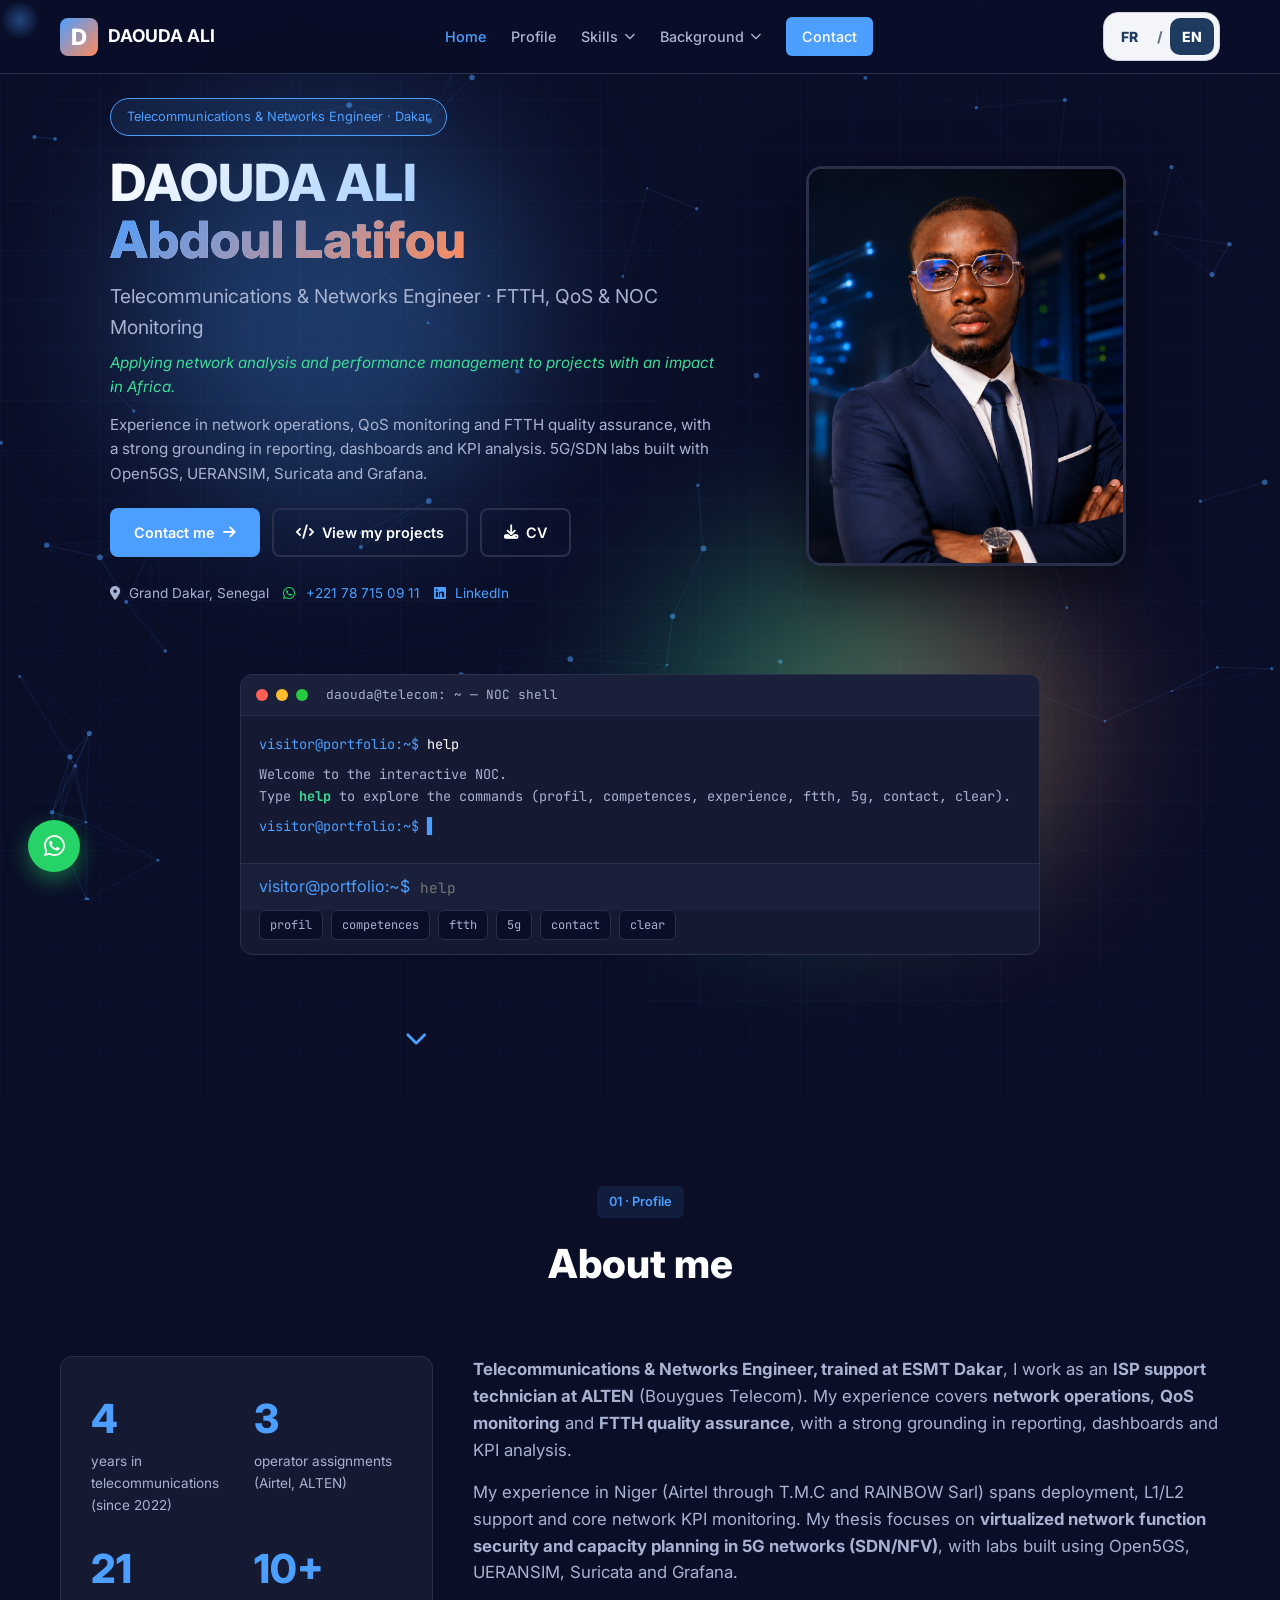
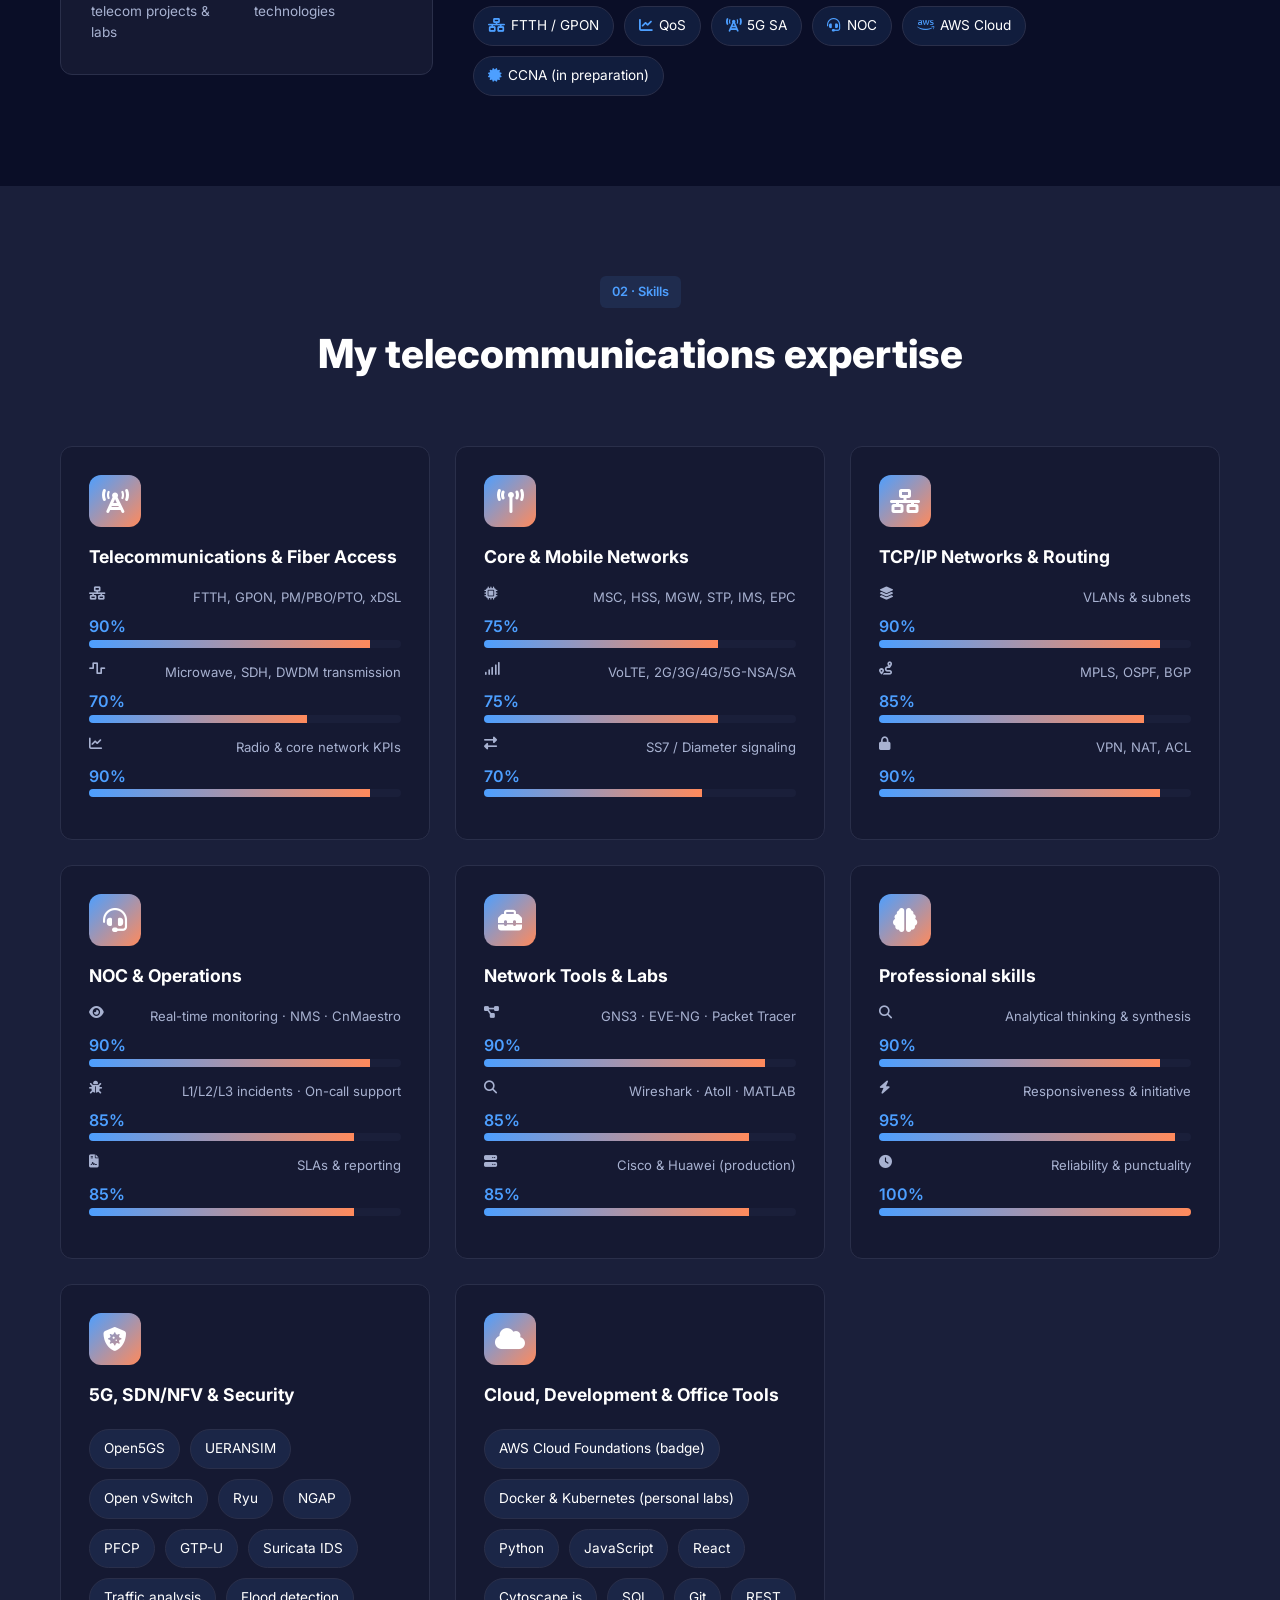
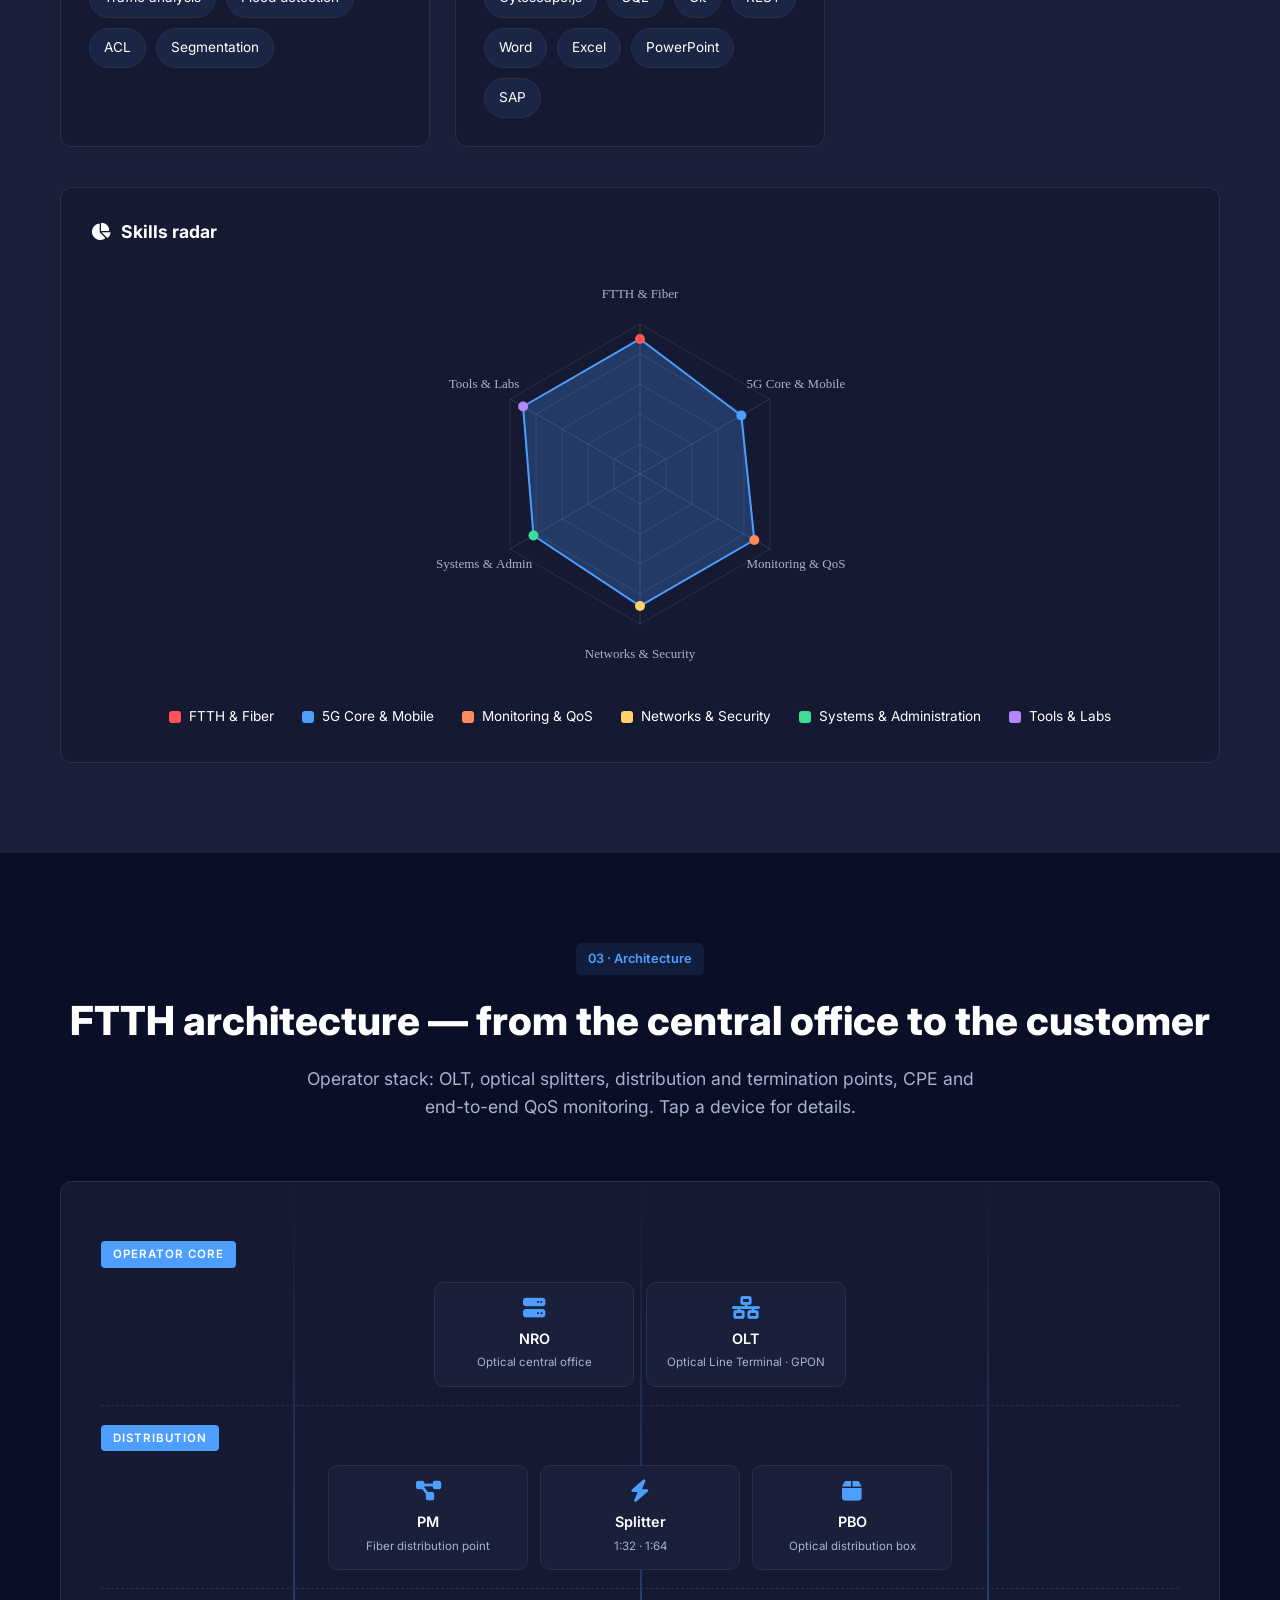
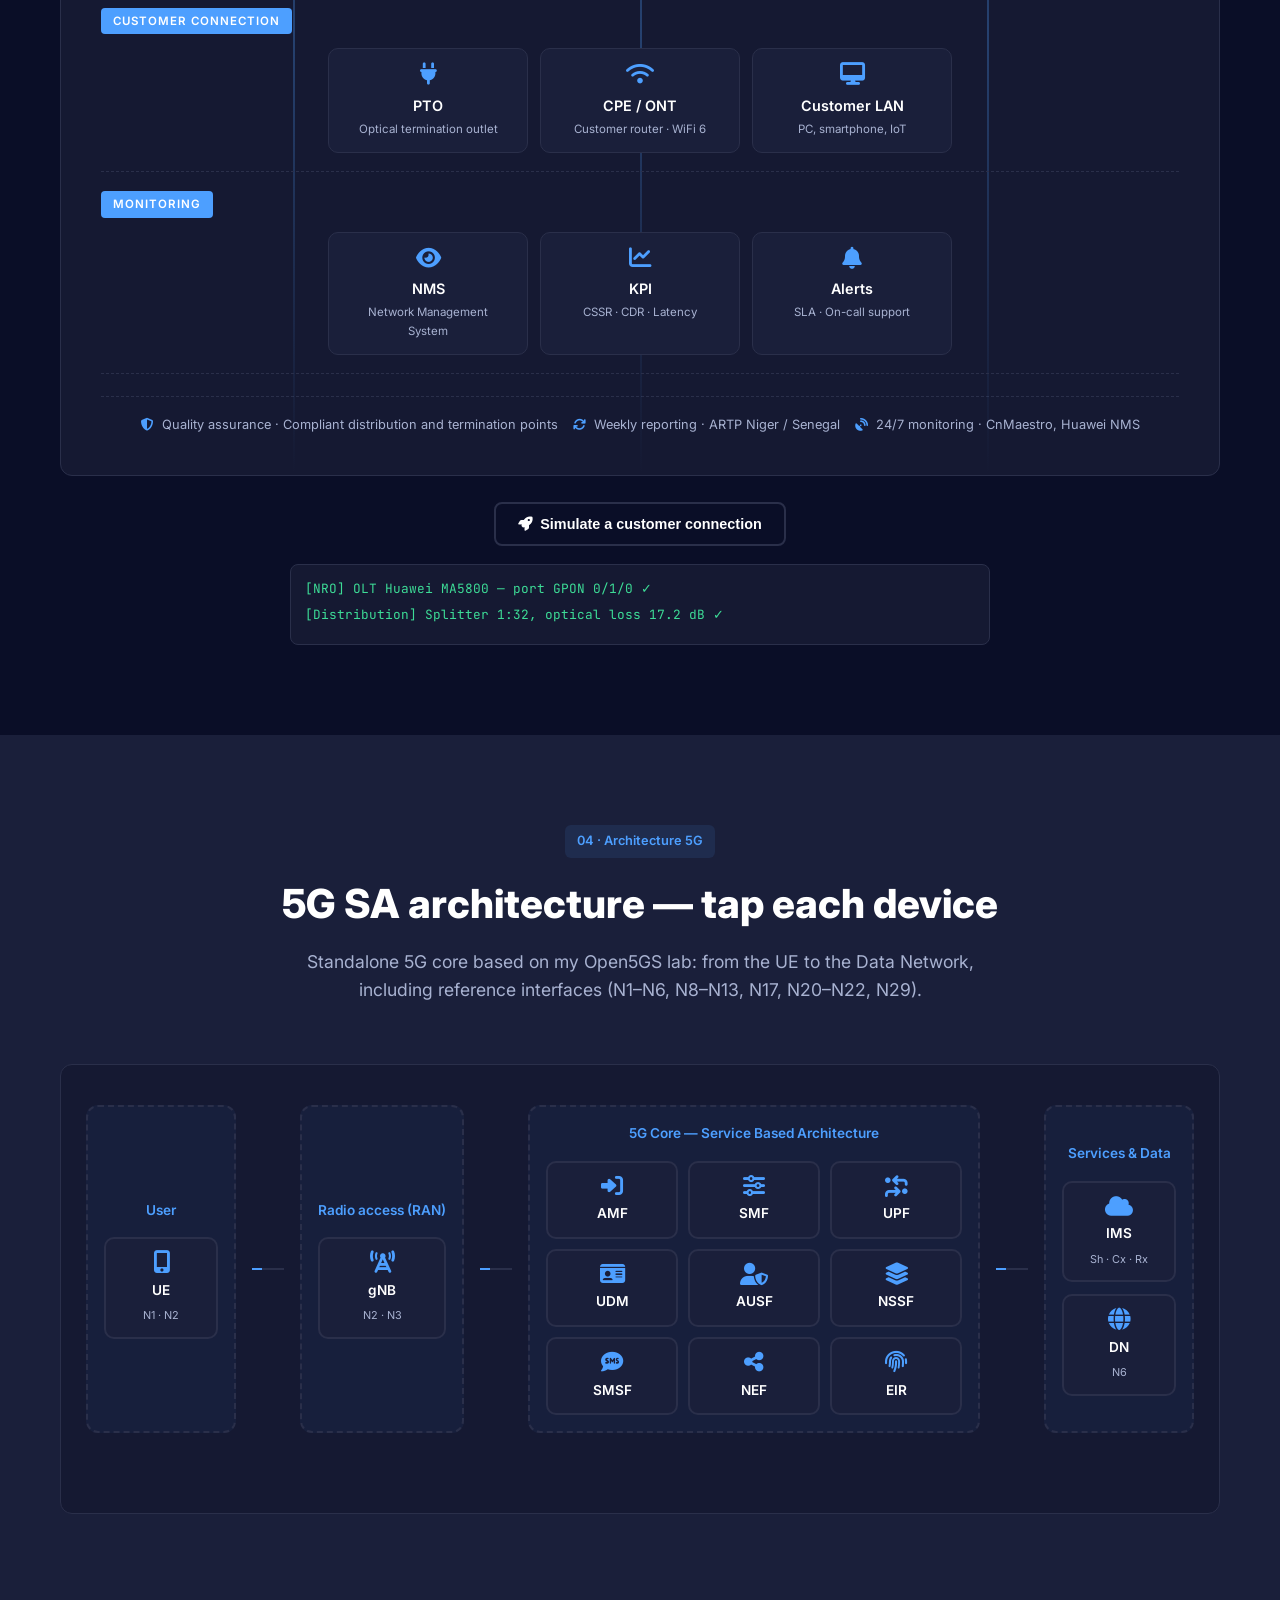
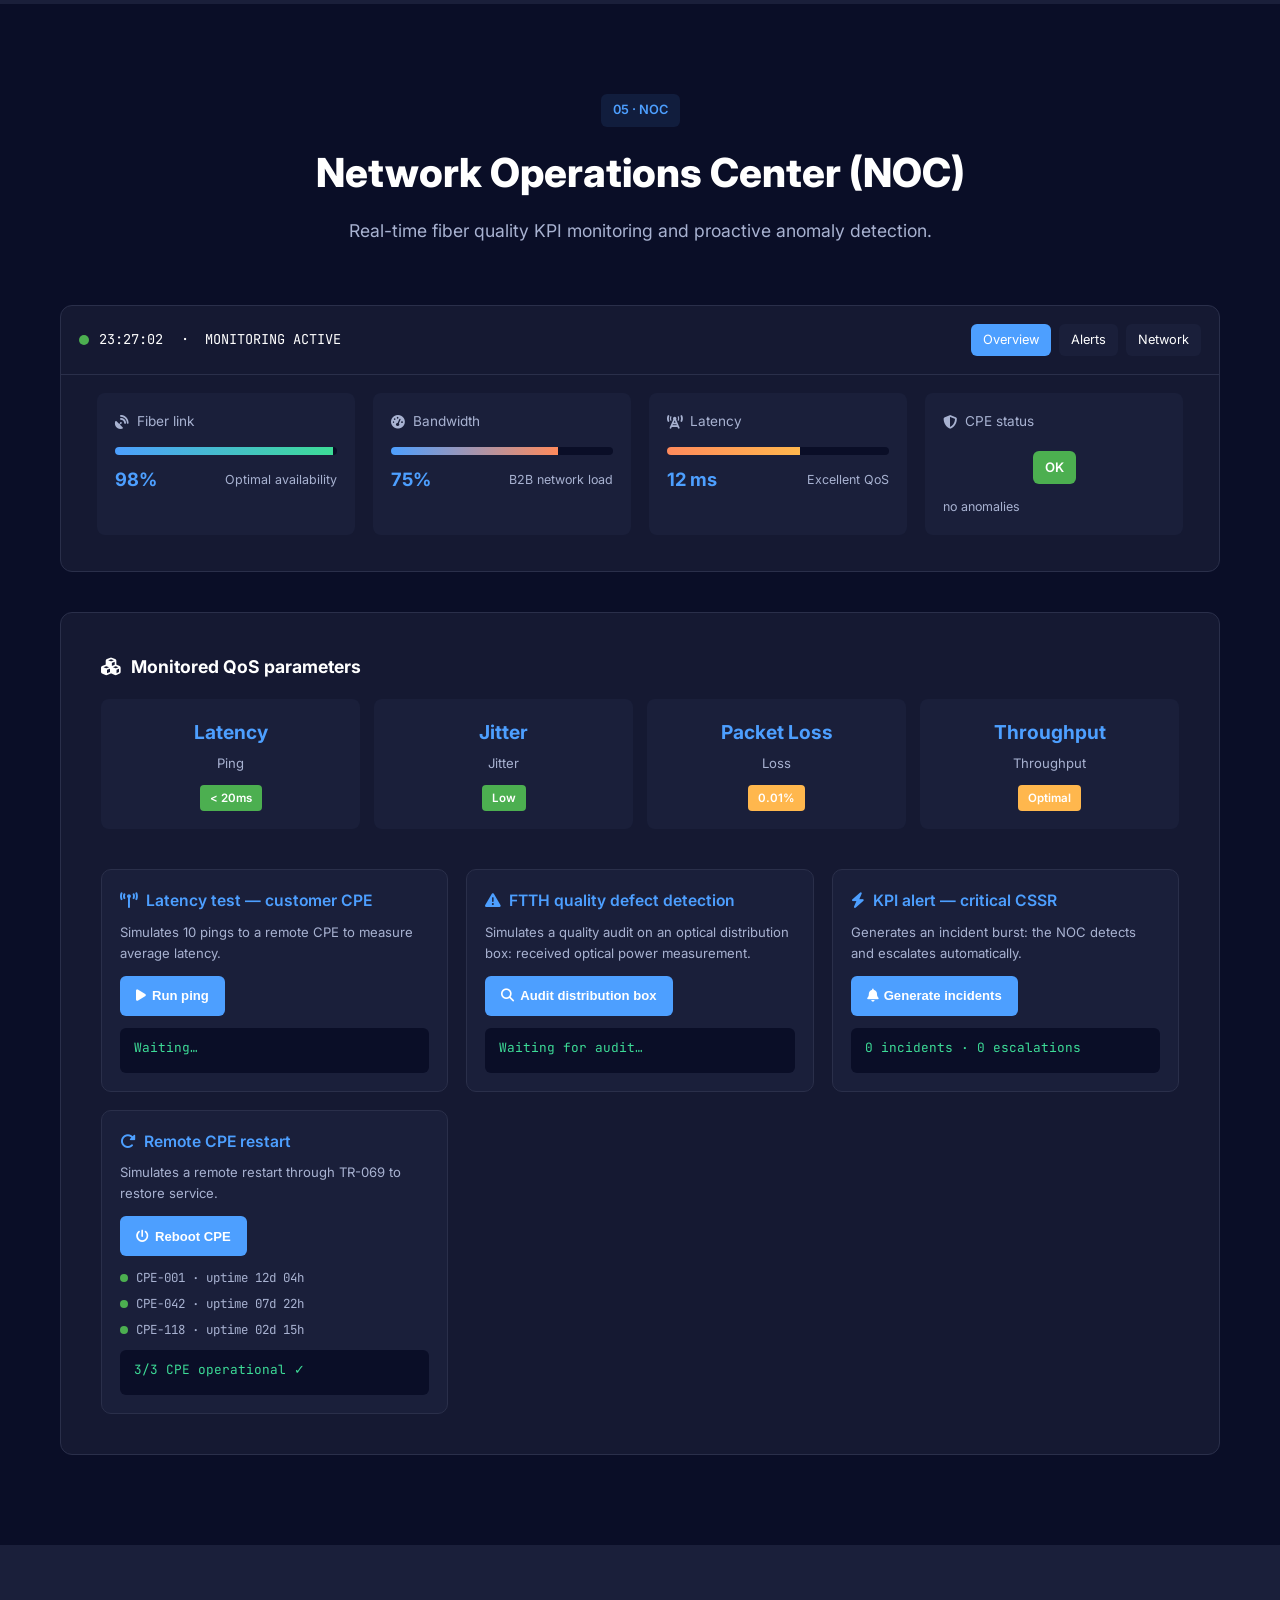
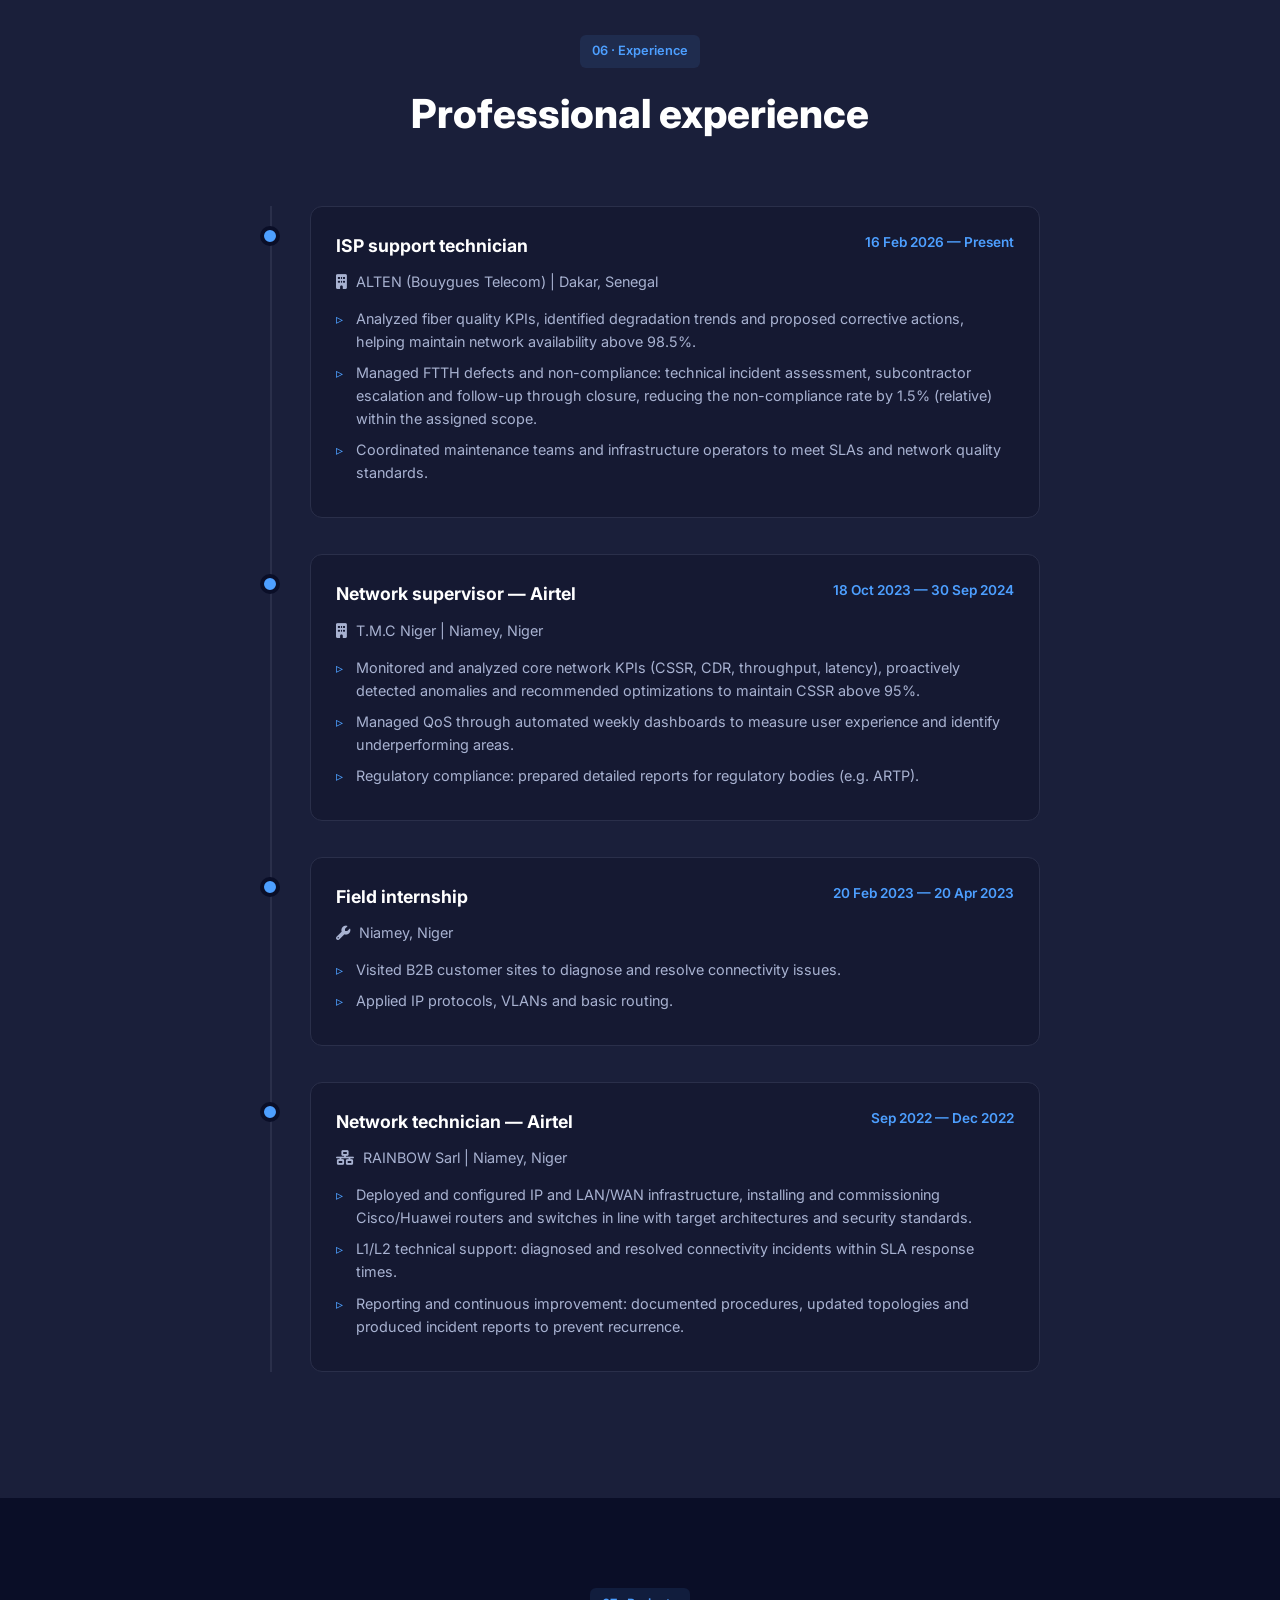
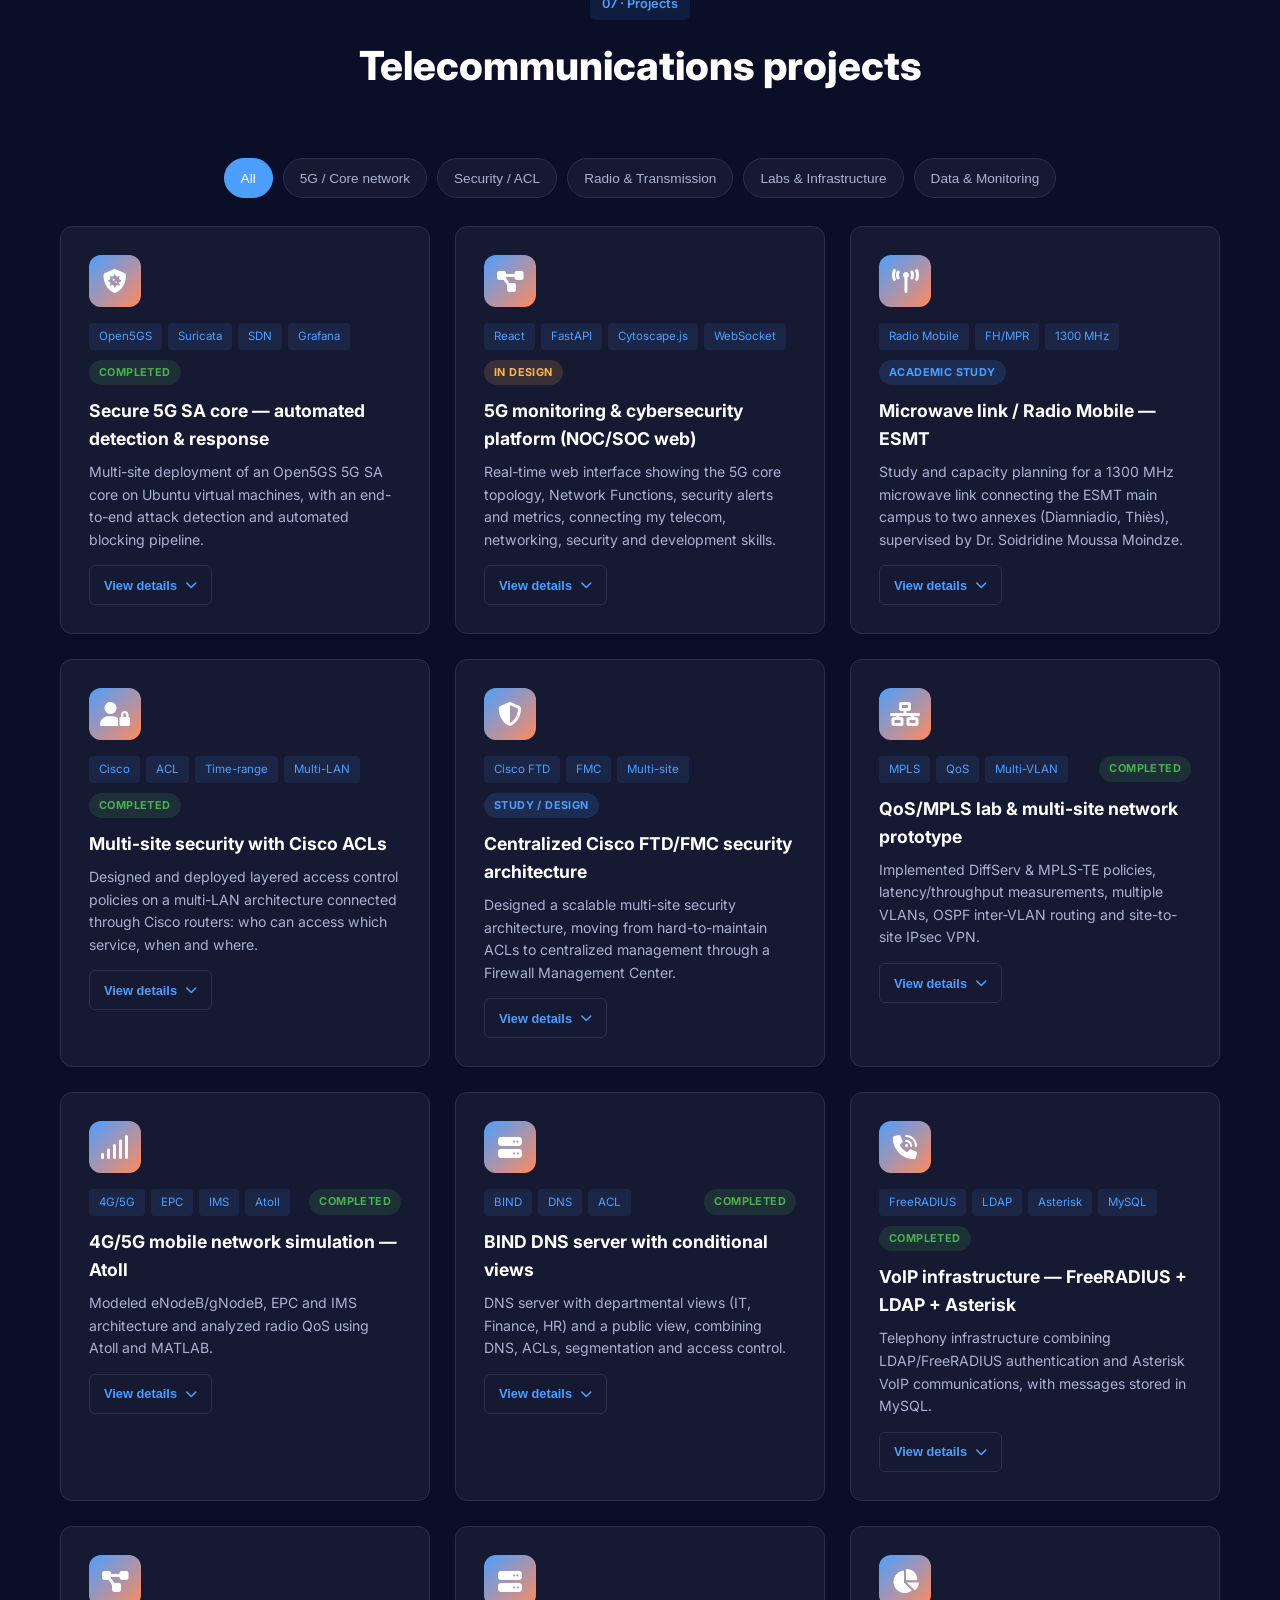
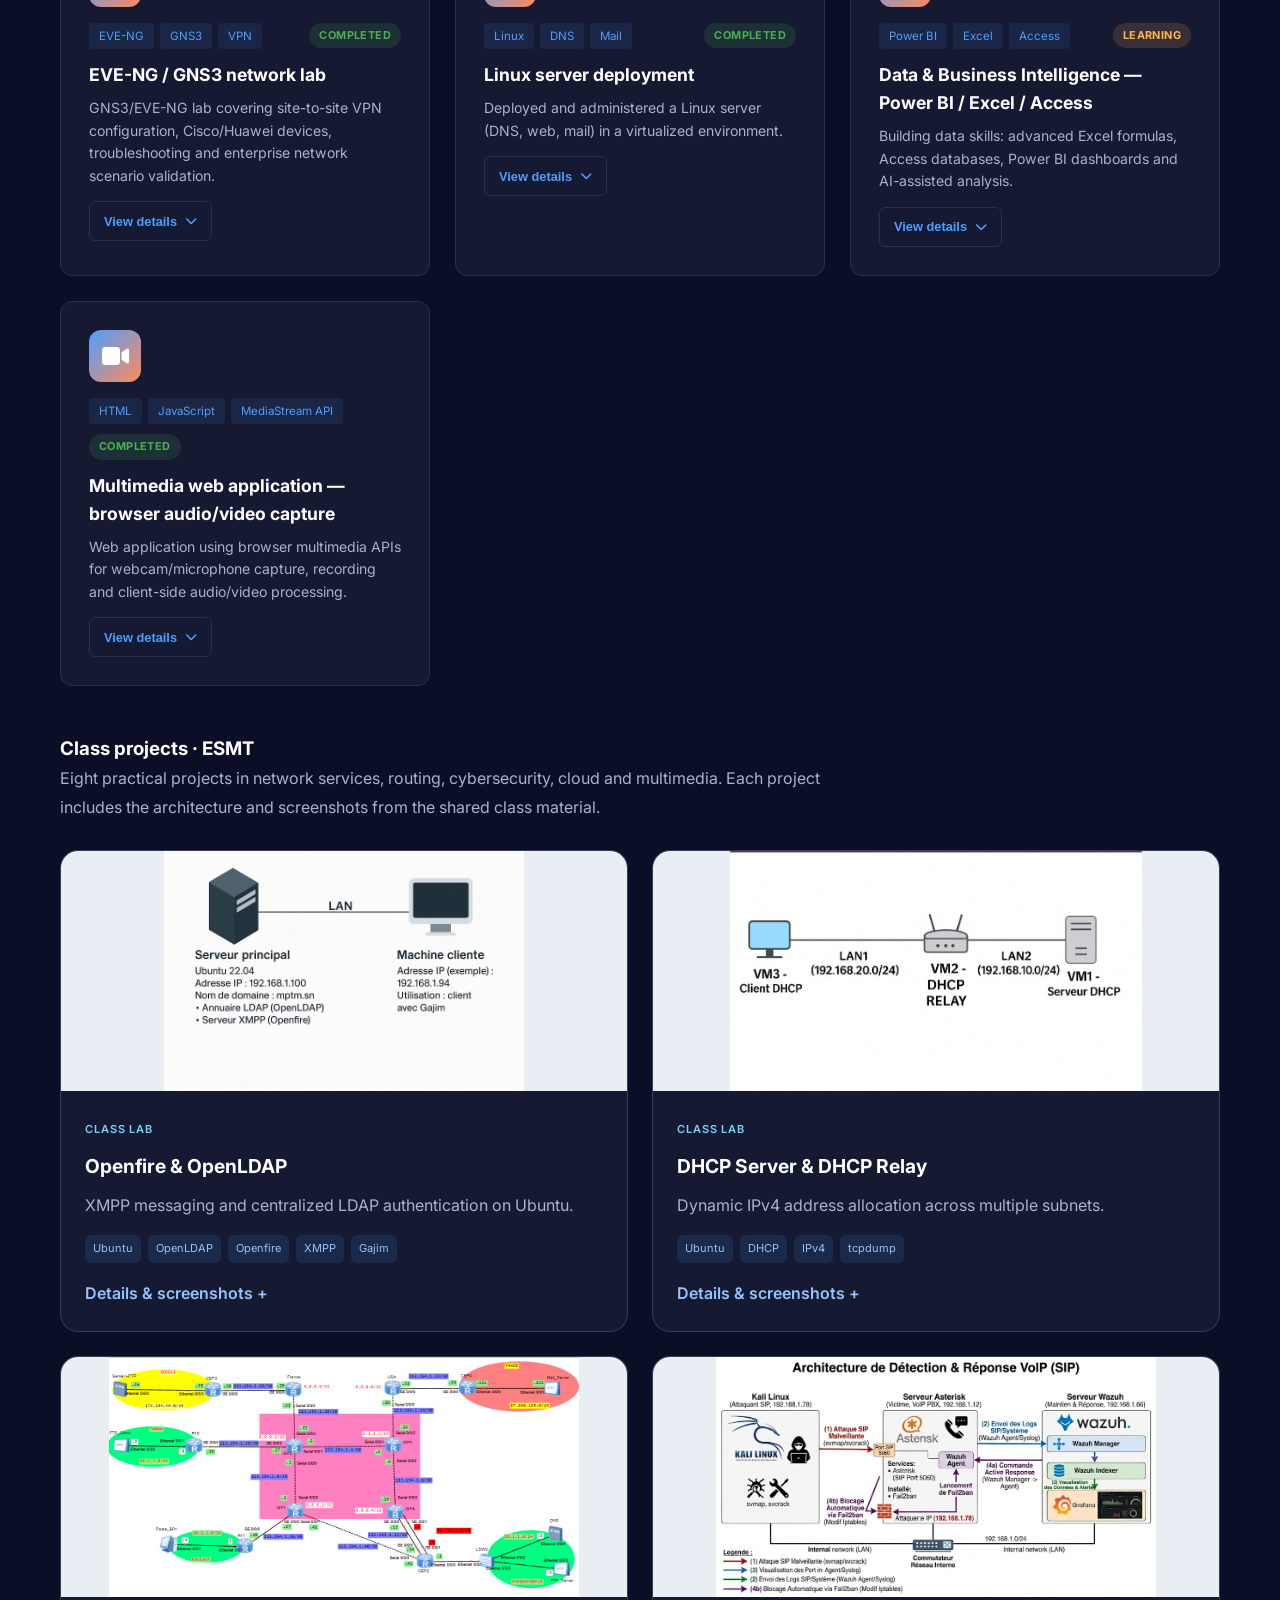
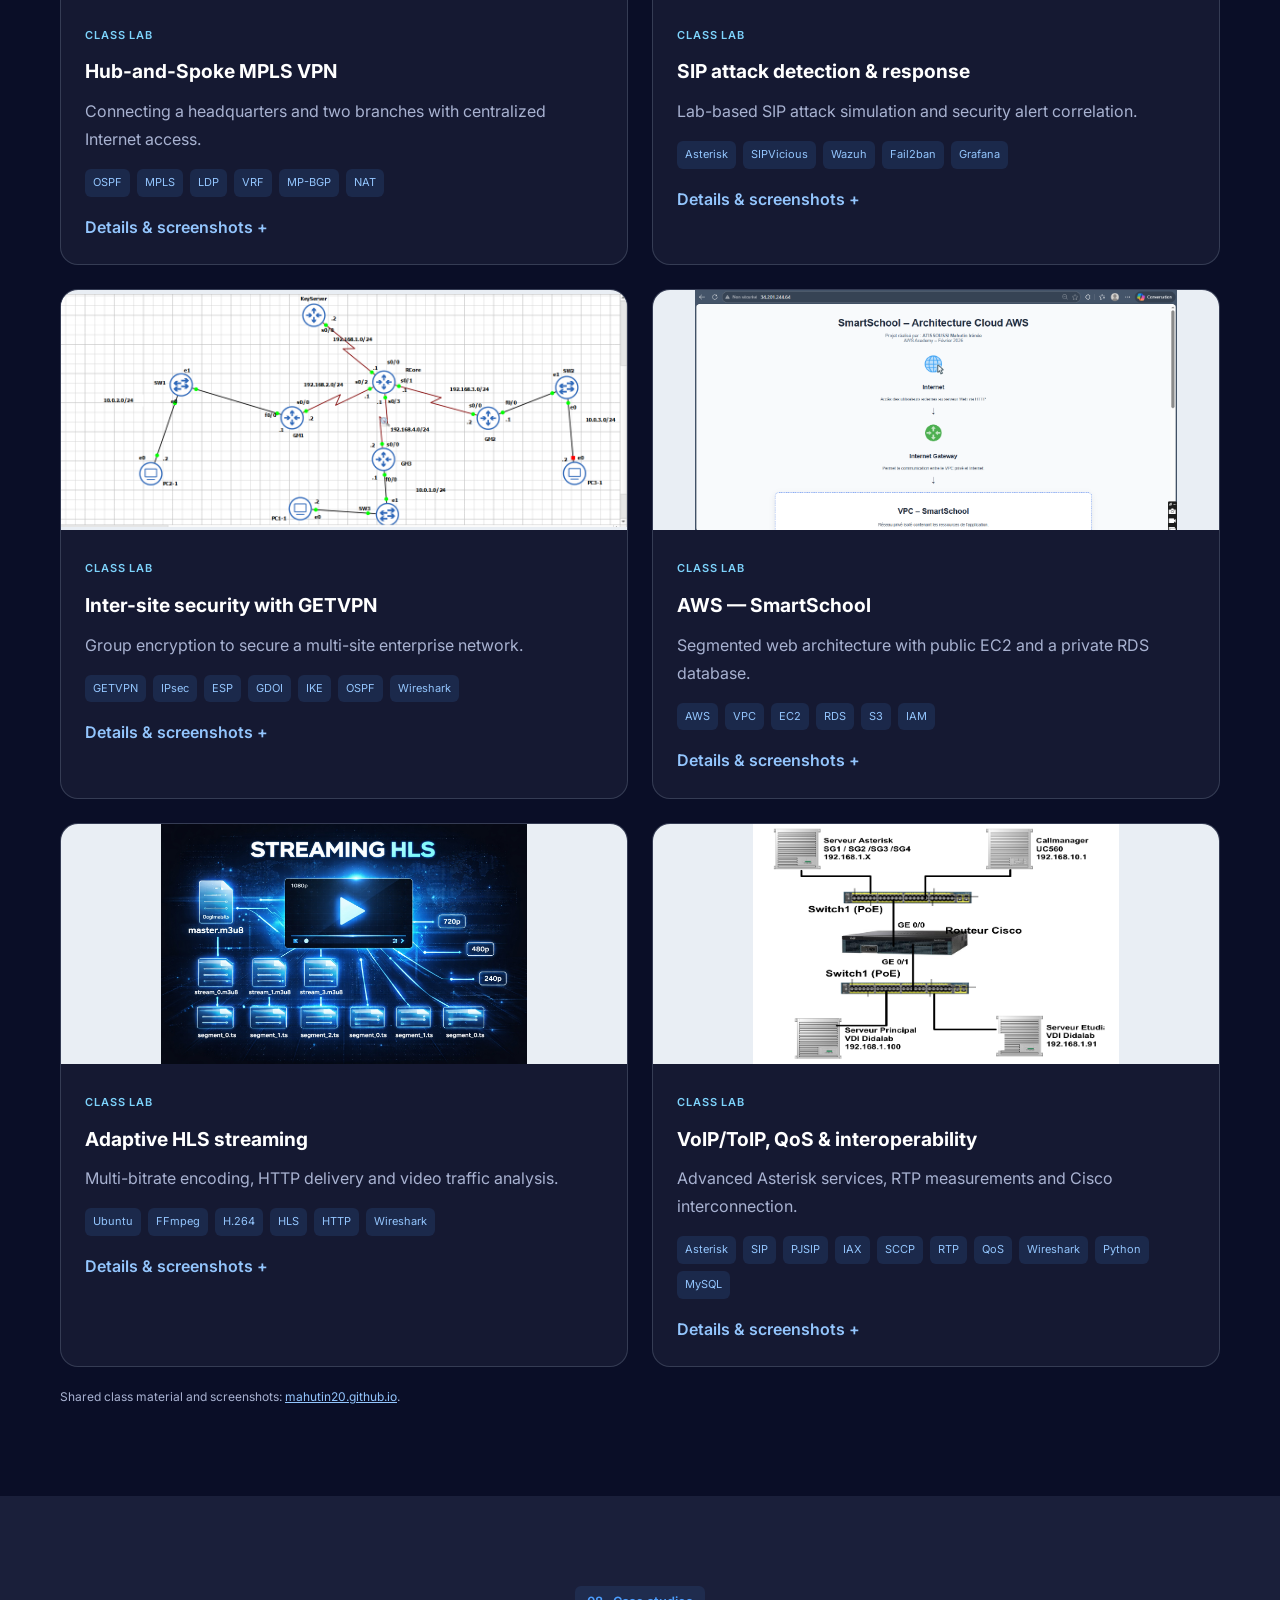
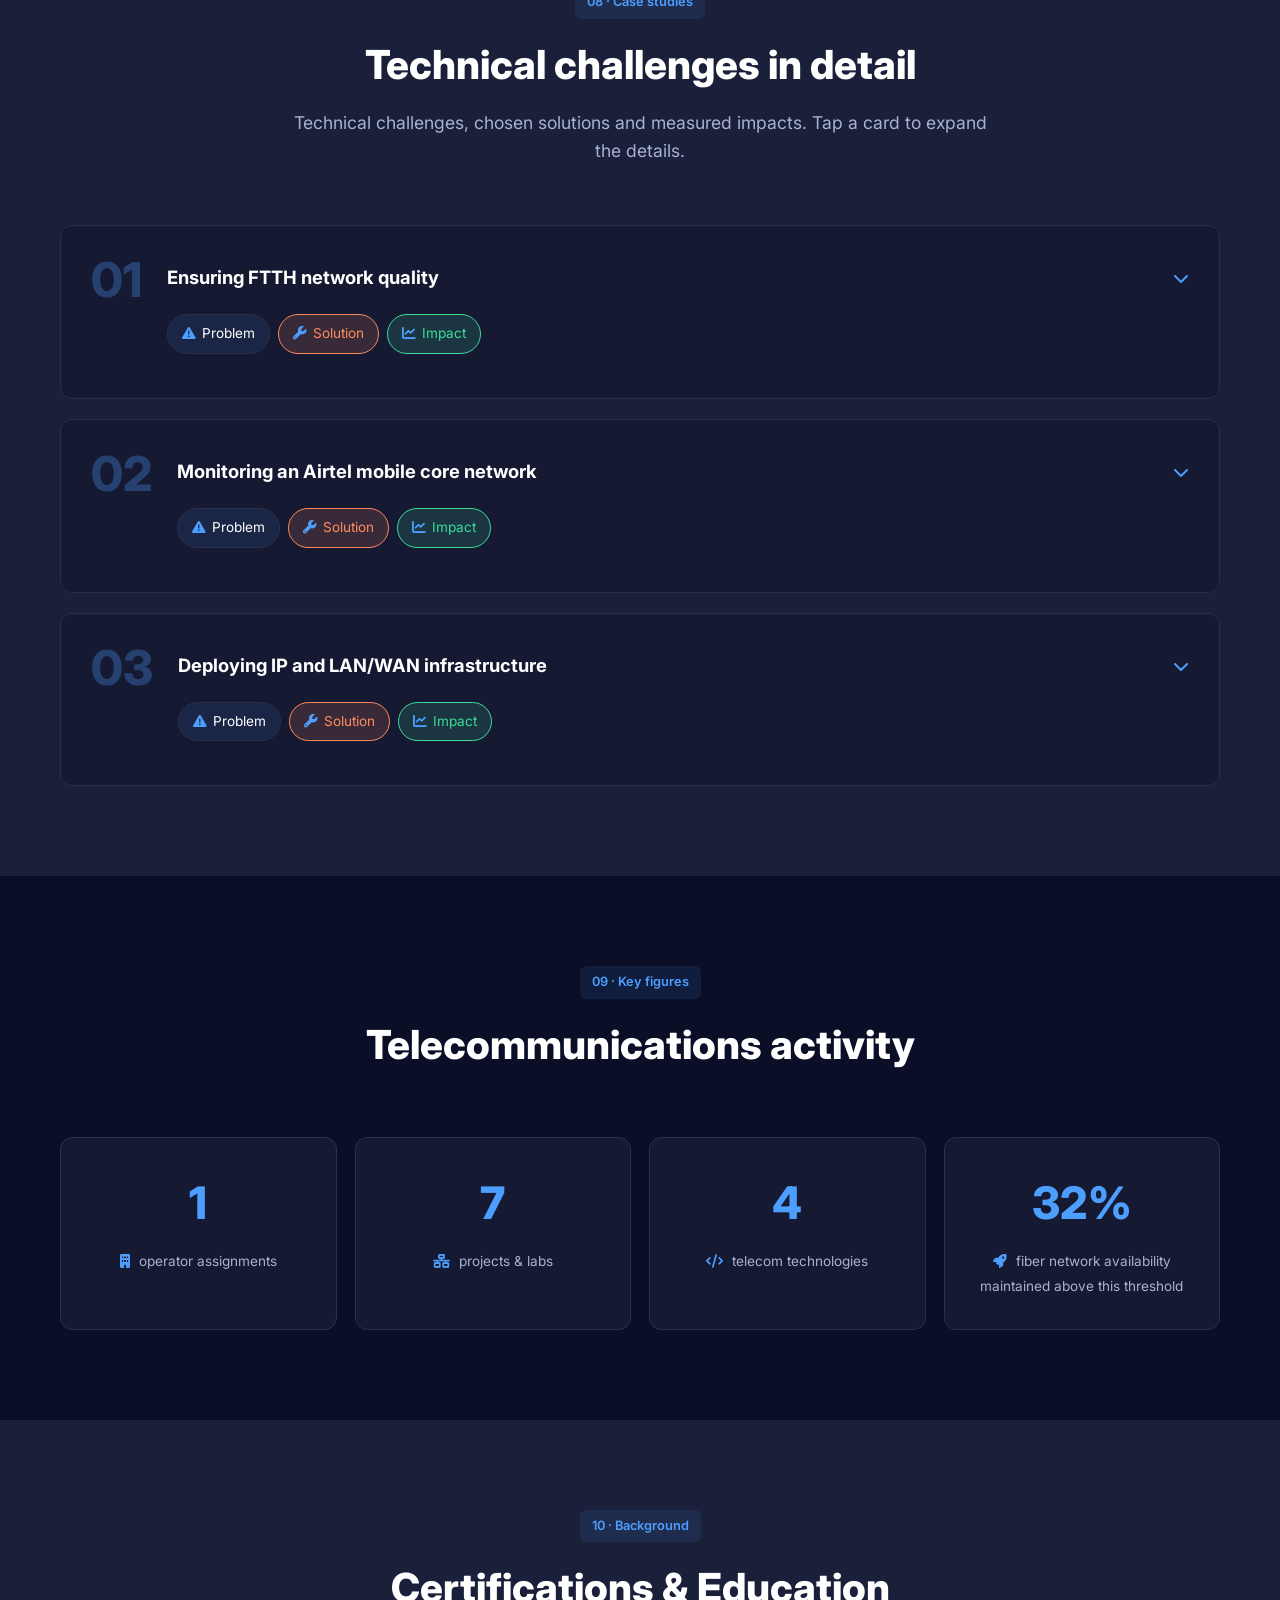
==== en.html @ ca876bf4 "Add FR/EN engineer portfolio and eight class projects with 18 screenshots" ====
<!DOCTYPE html>
<html lang="en">
<head>
  <meta charset="UTF-8" />
  <meta name="viewport" content="width=device-width, initial-scale=1.0, viewport-fit=cover" />
  <meta name="theme-color" content="#020617" />
  <title>DAOUDA ALI Abdoul Latifou — Telecommunications & Networks | FTTH, QoS, 5G, NOC</title>
  <meta name="description" content="DAOUDA ALI Abdoul Latifou, Telecommunications and Networks Engineer in Dakar. FTTH, QoS, NOC, 5G, security, cloud and class projects.">
  <meta name="keywords" content="Daouda Ali, Télécoms, Réseaux, FTTH, GPON, QoS, ALTEN, ESMT, Dakar, NOC, Airtel, ACL, Cisco, 5G, Open5GS, Suricata, SDN" />
  <meta name="author" content="DAOUDA ALI Abdoul Latifou" />
  <meta name="robots" content="index, follow" />
  <link rel="canonical" href="https://aldah-tech.github.io/en.html" />
  <link rel="icon" type="image/svg+xml" href="assets/img/favicon.svg" />

  <meta property="og:type" content="website" />
  <meta property="og:title" content="DAOUDA ALI Abdoul Latifou — Telecommunications & Networks (FTTH, QoS, 5G)" />
  <meta property="og:description" content="Telecommunications and Networks Engineer. FTTH, QoS, NOC, 5G, cloud and cybersecurity.">
  <meta property="og:locale" content="en_GB" />
  <meta property="og:site_name" content="DAOUDA ALI — Portfolio" />
  <meta name="twitter:card" content="summary_large_image" />
  <meta name="twitter:title" content="DAOUDA ALI Abdoul Latifou — Telecommunications & Networks (FTTH, QoS, 5G)" />

  <script type="application/ld+json">
    {
      "@context": "https://schema.org",
      "@type": "Person",
      "name": "DAOUDA ALI Abdoul Latifou",
      "jobTitle": "Telecommunications and Networks Engineer",
      "description": "Telecommunications and Networks Engineer specializing in FTTH, QoS, NOC monitoring and 5G/SDN labs.",
      "email": "mailto:abdoul.ali.etu@esmt.sn",
      "telephone": "+221787150911",
      "address": { "@type": "PostalAddress", "addressLocality": "Dakar", "addressCountry": "SN" },
      "worksFor": { "@type": "Organization", "name": "ALTEN Sénégal" },
      "alumniOf": { "@type": "CollegeOrUniversity", "name": "ESMT — École Supérieure Multinationale des Télécommunications" }
    }
  </script>

  <link rel="preconnect" href="https://fonts.googleapis.com" />
  <link rel="preconnect" href="https://fonts.gstatic.com" crossorigin />
  <link href="https://fonts.googleapis.com/css2?family=Inter:wght@300;400;500;600;700;800&family=JetBrains+Mono:wght@400;500;700&display=swap" rel="stylesheet" />
  <link rel="stylesheet" href="https://cdnjs.cloudflare.com/ajax/libs/font-awesome/6.5.2/css/all.min.css" />
  <link rel="stylesheet" href="assets/css/style.css" />
<style>
.language-switch{display:inline-flex;align-items:center;gap:7px;padding:5px;border:1px solid #cbd5e1;border-radius:15px;background:#f3f5f9;flex-shrink:0;font:800 14px Inter,sans-serif}
.language-switch a{display:block;padding:10px 12px;border-radius:10px;text-decoration:none;color:#1e3a5f}.language-switch a[aria-current="page"]{background:#1e3a5f;color:white}.language-switch span{color:#64748b}
.class-labs{margin:48px 0 28px}.class-labs p{max-width:760px;color:var(--text-muted,#a8b2d1);line-height:1.8}
.class-gallery{display:grid;grid-template-columns:repeat(2,minmax(0,1fr));gap:24px;margin-top:24px}
.class-project{border:1px solid rgba(148,163,184,.25);border-radius:18px;overflow:hidden;background:var(--bg-card,#0f172a);min-width:0}
.class-project summary{cursor:pointer;list-style:none}.class-project summary::-webkit-details-marker{display:none}
.class-cover{width:100%;height:240px;object-fit:contain;display:block;background:#e9eef4}
.class-copy{padding:24px}.class-copy h3{font-size:1.2rem;line-height:1.4;margin:12px 0}.class-copy p,.class-detail p{line-height:1.75;color:var(--text-muted,#a8b2d1)}
.class-label{font:600 11px Inter,sans-serif;text-transform:uppercase;letter-spacing:.08em;color:#7dd3fc}
.class-tags{display:flex;flex-wrap:wrap;gap:7px;margin:16px 0}.class-tags span{font-size:11px;padding:5px 8px;border-radius:6px;background:rgba(77,159,255,.12);color:#93c5fd}
.class-action{color:#93c5fd;font-weight:600;display:block;margin-top:18px}.class-project[open] .class-action::after{content:" −"}.class-project:not([open]) .class-action::after{content:" +"}
.class-detail{padding:0 24px 24px}.class-detail figure{margin:24px 0 0}.class-detail img{width:100%;height:auto;border-radius:8px;background:white}.class-detail figcaption{font-size:12px;color:#a8b2d1;margin-top:8px}
.class-source{font-size:12px;margin-top:20px;color:#a8b2d1}.class-source a{color:#93c5fd}
@media(max-width:767px){.class-gallery{grid-template-columns:1fr}.class-cover{height:210px}.language-switch{gap:4px;padding:3px}.language-switch a{padding:8px}.nav__inner{gap:8px}.nav__logo-text{font-size:12px}}
</style><link rel="alternate" hreflang="fr" href="https://aldah-tech.github.io/"><link rel="alternate" hreflang="en" href="https://aldah-tech.github.io/en.html"></head>
<body>
  <div class="scroll-progress" id="scrollProgress" aria-hidden="true"></div>
  <div class="cursor-glow" id="cursorGlow" aria-hidden="true"></div>

  <header class="nav">
    <div class="nav__inner">
      <a href="#home" class="nav__logo">
        <span class="nav__logo-mark">D</span>
        <span class="nav__logo-text">DAOUDA ALI</span>
      </a>
      <nav class="nav__menu" id="navMenu" aria-label="Main navigation">
        <a href="#home" class="nav__link">Home</a>
        <a href="#profil" class="nav__link">Profile</a>
        <div class="nav__dropdown">
          <button type="button" class="nav__dropdown-toggle" aria-expanded="false">Skills <i class="fa-solid fa-chevron-down"></i></button>
          <div class="nav__dropdown-menu">
            <a href="#competences" class="nav__dropdown-link">Overview</a>
            <a href="#architecture" class="nav__dropdown-link">Architecture FTTH</a>
            <a href="#arch5g" class="nav__dropdown-link">Architecture 5G</a>
            <a href="#noc" class="nav__dropdown-link">NOC &amp; QoS</a>
          </div>
        </div>
        <div class="nav__dropdown">
          <button type="button" class="nav__dropdown-toggle" aria-expanded="false">Background <i class="fa-solid fa-chevron-down"></i></button>
          <div class="nav__dropdown-menu">
            <a href="#experience" class="nav__dropdown-link">Experience</a>
            <a href="#projets" class="nav__dropdown-link">Projects</a>
            <a href="#cas" class="nav__dropdown-link">Case studies</a>
            <a href="#parcours" class="nav__dropdown-link">Education</a>
          </div>
        </div>
        <a href="#contact" class="nav__link nav__link--cta">Contact</a>
      </nav>
      <div class="language-switch" role="group" aria-label="Language"><a href="index.html" lang="fr" hreflang="fr" >FR</a><span aria-hidden="true">/</span><a href="en.html" lang="en" hreflang="en" aria-current="page">EN</a></div><button class="nav__toggle" id="navToggle" aria-label="Open menu" aria-expanded="false">
        <span></span><span></span><span></span>
      </button>
    </div>
  </header>
  <div class="nav__overlay" id="navOverlay" aria-hidden="true"></div>

  <main>
    <!-- HERO -->
    <section class="hero" id="home">
      <div class="hero__bg" aria-hidden="true">
        <canvas class="hero__canvas" id="particleCanvas"></canvas>
        <span class="hero__grid"></span>
        <span class="hero__orb hero__orb--1"></span>
        <span class="hero__orb hero__orb--2"></span>
        <span class="hero__orb hero__orb--3"></span>
      </div>
      <div class="hero__inner container">
        <div class="hero__content">
          <div class="hero__badge reveal">Telecommunications & Networks Engineer · Dakar</div>
          <h1 class="hero__title reveal">
            DAOUDA ALI<br />
            <span class="hero__title-accent">Abdoul Latifou</span>
          </h1>
          <p class="hero__role reveal">Telecommunications & Networks Engineer · FTTH, QoS &amp; NOC Monitoring</p>
          <p class="hero__tagline reveal">Applying network analysis and performance management to projects with an impact in Africa.</p>
          <p class="hero__desc reveal">
            Experience in network operations, QoS monitoring and FTTH quality assurance, with a strong grounding in reporting, dashboards and KPI analysis. 5G/SDN labs built with Open5GS, UERANSIM, Suricata and Grafana.
          </p>
          <div class="hero__actions reveal">
            <a href="#contact" class="btn btn--primary">Contact me <i class="fa-solid fa-arrow-right"></i></a>
            <a href="#projets" class="btn btn--ghost"><i class="fa-solid fa-code"></i> View my projects</a>
            <a href="assets/CV_Daouda_Ali.pdf" class="btn btn--ghost" download="CV-Daouda-Ali-Telecoms.pdf"><i class="fa-solid fa-download"></i> CV</a>
          </div>
          <div class="hero__meta reveal">
            <button type="button" class="hero__meta-copy" data-copy="+221787150911"><i class="fa-solid fa-location-dot"></i> Grand Dakar, Senegal</button>
            <a href="https://wa.me/221787150911" target="_blank" rel="noopener" class="hero__meta-whatsapp"><i class="fa-brands fa-whatsapp"></i> +221 78 715 09 11</a>
            <a href="https://www.linkedin.com/in/daouda-aliabdoul-latifou-336469253" target="_blank" rel="noopener">
              <i class="fa-brands fa-linkedin"></i> LinkedIn
            </a>
          </div>
        </div>
        <div class="hero__media reveal" aria-label="Portrait">
          <img class="hero__photo" src="assets/img/daouda.jpg" alt="Portrait of DAOUDA ALI Abdoul Latifou" onerror="this.style.display='none'" />
        </div>
        <div class="hero__terminal reveal">
          <div class="terminal__bar"><span class="terminal__dot terminal__dot--red"></span><span class="terminal__dot terminal__dot--yellow"></span><span class="terminal__dot terminal__dot--green"></span><span class="terminal__title">daouda@telecom: ~ — NOC shell</span></div>
          <div class="terminal__body terminal__body--shell" id="shellBody" aria-live="polite">
            <p class="t-line"><span class="t-prompt">visitor@portfolio:~$</span> <span class="t-typed">help</span></p>
            <p class="t-out t-out--block">
              Welcome to the interactive NOC.<br>
              Type <strong>help</strong> to explore the commands (profil, competences, experience, ftth, 5g, contact, clear).
            </p>
            <p class="t-line t-blink"><span class="t-prompt">visitor@portfolio:~$</span> <span class="t-cursor">▋</span></p>
          </div>
          <form class="shell__form" id="shellForm" autocomplete="off">
            <span class="t-prompt">visitor@portfolio:~$</span>
            <input type="text" class="shell__input" id="shellInput" placeholder="help" spellcheck="false" autocomplete="off" inputmode="text" enterkeyhint="send" />
          </form>
          <div class="shell__quick" id="shellQuick" aria-hidden="true">
            <button type="button" data-cmd="profil">profil</button>
            <button type="button" data-cmd="competences">competences</button>
            <button type="button" data-cmd="ftth">ftth</button>
            <button type="button" data-cmd="5g">5g</button>
            <button type="button" data-cmd="contact">contact</button>
            <button type="button" data-cmd="clear">clear</button>
          </div>
        </div>
        <a href="#profil" class="hero__scroll" aria-label="Scroll to profile"><i class="fa-solid fa-chevron-down"></i></a>
      </div>
    </section>

    <!-- 01 PROFIL -->
    <section class="section" id="profil">
      <div class="container">
        <div class="section__head reveal">
          <span class="section__tag">01 · Profile</span>
          <h2 class="section__title">About me</h2>
        </div>
        <div class="profil">
          <div class="profil__card reveal">
            <div class="profil__stat"><div class="profil__stat-num" data-count="4" data-suffix="">0</div><div class="profil__stat-label">years in telecommunications (since 2022)</div></div>
            <div class="profil__stat"><div class="profil__stat-num" data-count="3">0</div><div class="profil__stat-label">operator assignments (Airtel, ALTEN)</div></div>
            <div class="profil__stat"><div class="profil__stat-num" data-count="21">0</div><div class="profil__stat-label">telecom projects &amp; labs</div></div>
            <div class="profil__stat"><div class="profil__stat-num" data-count="10" data-suffix="+">0</div><div class="profil__stat-label">technologies</div></div>
          </div>
          <div class="profil__text reveal">
            <p>
              <strong>Telecommunications &amp; Networks Engineer, trained at ESMT Dakar</strong>, I work as an
              <strong>ISP support technician at ALTEN</strong> (Bouygues Telecom). My experience covers
              <strong>network operations</strong>, <strong>QoS monitoring</strong> and
              <strong>FTTH quality assurance</strong>, with a strong grounding in reporting, dashboards and KPI analysis.
            </p>
            <p>
              My experience in Niger (Airtel through T.M.C and RAINBOW Sarl) spans deployment, L1/L2 support and core network KPI monitoring. My thesis focuses on
              <strong>virtualized network function security and capacity planning in 5G networks (SDN/NFV)</strong>, with labs built using Open5GS, UERANSIM, Suricata and Grafana.
            </p>
            <div class="profil__chips">
              <span class="chip"><i class="fa-solid fa-network-wired"></i> FTTH / GPON</span>
              <span class="chip"><i class="fa-solid fa-chart-line"></i> QoS</span>
              <span class="chip"><i class="fa-solid fa-tower-cell"></i> 5G SA</span>
              <span class="chip"><i class="fa-solid fa-headset"></i> NOC</span>
              <span class="chip"><i class="fa-brands fa-aws"></i> AWS Cloud</span>
              <span class="chip"><i class="fa-solid fa-certificate"></i> CCNA (in preparation)</span>
            </div>
          </div>
        </div>
      </div>
    </section>

    <!-- 02 COMPÉTENCES -->
    <section class="section section--alt" id="competences">
      <div class="container">
        <div class="section__head reveal">
          <span class="section__tag">02 · Skills</span>
          <h2 class="section__title">My telecommunications expertise</h2>
        </div>
        <div class="skills">
          <article class="skill reveal">
            <div class="skill__icon"><i class="fa-solid fa-tower-cell"></i></div>
            <h3 class="skill__title">Telecommunications &amp; Fiber Access</h3>
            <div class="skill__bars">
              <div class="bar"><span class="bar__label"><i class="fa-solid fa-network-wired"></i> FTTH, GPON, PM/PBO/PTO, xDSL</span><span class="bar__pct">90%</span><div class="bar__track"><span class="bar__fill" data-width="90"></span></div></div>
              <div class="bar"><span class="bar__label"><i class="fa-solid fa-wave-square"></i> Microwave, SDH, DWDM transmission</span><span class="bar__pct">70%</span><div class="bar__track"><span class="bar__fill" data-width="70"></span></div></div>
              <div class="bar"><span class="bar__label"><i class="fa-solid fa-chart-line"></i> Radio &amp; core network KPIs</span><span class="bar__pct">90%</span><div class="bar__track"><span class="bar__fill" data-width="90"></span></div></div>
            </div>
          </article>
          <article class="skill reveal">
            <div class="skill__icon"><i class="fa-solid fa-tower-broadcast"></i></div>
            <h3 class="skill__title">Core &amp; Mobile Networks</h3>
            <div class="skill__bars">
              <div class="bar"><span class="bar__label"><i class="fa-solid fa-microchip"></i> MSC, HSS, MGW, STP, IMS, EPC</span><span class="bar__pct">75%</span><div class="bar__track"><span class="bar__fill" data-width="75"></span></div></div>
              <div class="bar"><span class="bar__label"><i class="fa-solid fa-signal"></i> VoLTE, 2G/3G/4G/5G-NSA/SA</span><span class="bar__pct">75%</span><div class="bar__track"><span class="bar__fill" data-width="75"></span></div></div>
              <div class="bar"><span class="bar__label"><i class="fa-solid fa-right-left"></i> SS7 / Diameter signaling</span><span class="bar__pct">70%</span><div class="bar__track"><span class="bar__fill" data-width="70"></span></div></div>
            </div>
          </article>
          <article class="skill reveal">
            <div class="skill__icon"><i class="fa-solid fa-network-wired"></i></div>
            <h3 class="skill__title">TCP/IP Networks &amp; Routing</h3>
            <div class="skill__bars">
              <div class="bar"><span class="bar__label"><i class="fa-solid fa-layer-group"></i> VLANs &amp; subnets</span><span class="bar__pct">90%</span><div class="bar__track"><span class="bar__fill" data-width="90"></span></div></div>
              <div class="bar"><span class="bar__label"><i class="fa-solid fa-route"></i> MPLS, OSPF, BGP</span><span class="bar__pct">85%</span><div class="bar__track"><span class="bar__fill" data-width="85"></span></div></div>
              <div class="bar"><span class="bar__label"><i class="fa-solid fa-lock"></i> VPN, NAT, ACL</span><span class="bar__pct">90%</span><div class="bar__track"><span class="bar__fill" data-width="90"></span></div></div>
            </div>
          </article>
          <article class="skill reveal">
            <div class="skill__icon"><i class="fa-solid fa-headset"></i></div>
            <h3 class="skill__title">NOC &amp; Operations</h3>
            <div class="skill__bars">
              <div class="bar"><span class="bar__label"><i class="fa-solid fa-eye"></i> Real-time monitoring · NMS · CnMaestro</span><span class="bar__pct">90%</span><div class="bar__track"><span class="bar__fill" data-width="90"></span></div></div>
              <div class="bar"><span class="bar__label"><i class="fa-solid fa-bug"></i> L1/L2/L3 incidents · On-call support</span><span class="bar__pct">85%</span><div class="bar__track"><span class="bar__fill" data-width="85"></span></div></div>
              <div class="bar"><span class="bar__label"><i class="fa-solid fa-file-contract"></i> SLAs &amp; reporting</span><span class="bar__pct">85%</span><div class="bar__track"><span class="bar__fill" data-width="85"></span></div></div>
            </div>
          </article>
          <article class="skill reveal">
            <div class="skill__icon"><i class="fa-solid fa-toolbox"></i></div>
            <h3 class="skill__title">Network Tools &amp; Labs</h3>
            <div class="skill__bars">
              <div class="bar"><span class="bar__label"><i class="fa-solid fa-diagram-project"></i> GNS3 · EVE-NG · Packet Tracer</span><span class="bar__pct">90%</span><div class="bar__track"><span class="bar__fill" data-width="90"></span></div></div>
              <div class="bar"><span class="bar__label"><i class="fa-solid fa-magnifying-glass"></i> Wireshark · Atoll · MATLAB</span><span class="bar__pct">85%</span><div class="bar__track"><span class="bar__fill" data-width="85"></span></div></div>
              <div class="bar"><span class="bar__label"><i class="fa-solid fa-server"></i> Cisco &amp; Huawei (production)</span><span class="bar__pct">85%</span><div class="bar__track"><span class="bar__fill" data-width="85"></span></div></div>
            </div>
          </article>
          <article class="skill reveal">
            <div class="skill__icon"><i class="fa-solid fa-brain"></i></div>
            <h3 class="skill__title">Professional skills</h3>
            <div class="skill__bars">
              <div class="bar"><span class="bar__label"><i class="fa-solid fa-magnifying-glass"></i> Analytical thinking &amp; synthesis</span><span class="bar__pct">90%</span><div class="bar__track"><span class="bar__fill" data-width="90"></span></div></div>
              <div class="bar"><span class="bar__label"><i class="fa-solid fa-bolt"></i> Responsiveness &amp; initiative</span><span class="bar__pct">95%</span><div class="bar__track"><span class="bar__fill" data-width="95"></span></div></div>
              <div class="bar"><span class="bar__label"><i class="fa-solid fa-clock"></i> Reliability &amp; punctuality</span><span class="bar__pct">100%</span><div class="bar__track"><span class="bar__fill" data-width="100"></span></div></div>
            </div>
          </article>
          <article class="skill reveal">
            <div class="skill__icon"><i class="fa-solid fa-shield-virus"></i></div>
            <h3 class="skill__title">5G, SDN/NFV &amp; Security</h3>
            <div class="profil__chips">
              <span class="chip">Open5GS</span><span class="chip">UERANSIM</span><span class="chip">Open vSwitch</span><span class="chip">Ryu</span>
              <span class="chip">NGAP</span><span class="chip">PFCP</span><span class="chip">GTP-U</span>
              <span class="chip">Suricata IDS</span><span class="chip">Traffic analysis</span><span class="chip">Flood detection</span><span class="chip">ACL</span><span class="chip">Segmentation</span>
            </div>
          </article>
          <article class="skill reveal">
            <div class="skill__icon"><i class="fa-solid fa-cloud"></i></div>
            <h3 class="skill__title">Cloud, Development &amp; Office Tools</h3>
            <div class="profil__chips">
              <span class="chip">AWS Cloud Foundations (badge)</span><span class="chip">Docker &amp; Kubernetes (personal labs)</span>
              <span class="chip">Python</span><span class="chip">JavaScript</span><span class="chip">React</span><span class="chip">Cytoscape.js</span><span class="chip">SQL</span><span class="chip">Git</span><span class="chip">REST</span>
              <span class="chip">Word</span><span class="chip">Excel</span><span class="chip">PowerPoint</span><span class="chip">SAP</span>
            </div>
          </article>
        </div>

        <div class="radar reveal">
          <div class="radar__head"><h3 class="sub-title"><i class="fa-solid fa-chart-pie"></i> Skills radar</h3></div>
          <div class="radar__wrap">
            <canvas id="radarChart" width="520" height="420"></canvas>
            <ul class="radar__legend" id="radarLegend">
              <li data-idx="0"><span class="legend-dot" style="--c:#ff5252"></span> FTTH &amp; Fiber</li>
              <li data-idx="1"><span class="legend-dot" style="--c:#4d9fff"></span> 5G Core &amp; Mobile</li>
              <li data-idx="2"><span class="legend-dot" style="--c:#ff8a5c"></span> Monitoring &amp; QoS</li>
              <li data-idx="3"><span class="legend-dot" style="--c:#ffd166"></span> Networks &amp; Security</li>
              <li data-idx="4"><span class="legend-dot" style="--c:#3ddc97"></span> Systems &amp; Administration</li>
              <li data-idx="5"><span class="legend-dot" style="--c:#b388ff"></span> Tools &amp; Labs</li>
            </ul>
          </div>
        </div>
      </div>
    </section>

    <!-- 03 ARCHITECTURE FTTH -->
    <section class="section" id="architecture">
      <div class="container">
        <div class="section__head reveal">
          <span class="section__tag">03 · Architecture</span>
          <h2 class="section__title">FTTH architecture — from the central office to the customer</h2>
          <p class="section__sub">Operator stack: OLT, optical splitters, distribution and termination points, CPE and end-to-end QoS monitoring. Tap a device for details.</p>
        </div>

        <div class="arch reveal" id="archDiagram">
          <div class="arch__flow" aria-hidden="true">
            <div class="arch__flowline arch__flowline--1"></div>
            <div class="arch__flowline arch__flowline--2"></div>
            <div class="arch__flowline arch__flowline--3"></div>
          </div>
          <div class="arch__lane">
            <div class="arch__lane-label"><span>Operator core</span></div>
            <div class="arch__nodes">
              <div class="arch__node" tabindex="0"><i class="fa-solid fa-server"></i><span>NRO</span><small>Optical central office</small></div>
              <div class="arch__node" tabindex="0"><i class="fa-solid fa-network-wired"></i><span>OLT</span><small>Optical Line Terminal · GPON</small></div>
            </div>
          </div>
          <div class="arch__lane">
            <div class="arch__lane-label"><span>Distribution</span></div>
            <div class="arch__nodes">
              <div class="arch__node" tabindex="0"><i class="fa-solid fa-diagram-project"></i><span>PM</span><small>Fiber distribution point</small></div>
              <div class="arch__node" tabindex="0"><i class="fa-solid fa-bolt"></i><span>Splitter</span><small>1:32 · 1:64</small></div>
              <div class="arch__node" tabindex="0"><i class="fa-solid fa-box"></i><span>PBO</span><small>Optical distribution box</small></div>
            </div>
          </div>
          <div class="arch__lane">
            <div class="arch__lane-label"><span>Customer connection</span></div>
            <div class="arch__nodes">
              <div class="arch__node" tabindex="0"><i class="fa-solid fa-plug"></i><span>PTO</span><small>Optical termination outlet</small></div>
              <div class="arch__node" tabindex="0"><i class="fa-solid fa-wifi"></i><span>CPE / ONT</span><small>Customer router · WiFi 6</small></div>
              <div class="arch__node" tabindex="0"><i class="fa-solid fa-desktop"></i><span>Customer LAN</span><small>PC, smartphone, IoT</small></div>
            </div>
          </div>
          <div class="arch__lane">
            <div class="arch__lane-label"><span>Monitoring</span></div>
            <div class="arch__nodes">
              <div class="arch__node" tabindex="0"><i class="fa-solid fa-eye"></i><span>NMS</span><small>Network Management System</small></div>
              <div class="arch__node" tabindex="0"><i class="fa-solid fa-chart-line"></i><span>KPI</span><small>CSSR · CDR · Latency</small></div>
              <div class="arch__node" tabindex="0"><i class="fa-solid fa-bell"></i><span>Alerts</span><small>SLA · On-call support</small></div>
            </div>
          </div>
          <div class="arch__bar">
            <div class="arch__bar-item"><i class="fa-solid fa-shield-halved"></i> Quality assurance · Compliant distribution and termination points</div>
            <div class="arch__bar-item"><i class="fa-solid fa-arrows-rotate"></i> Weekly reporting · ARTP Niger / Senegal</div>
            <div class="arch__bar-item"><i class="fa-solid fa-satellite-dish"></i> 24/7 monitoring · CnMaestro, Huawei NMS</div>
          </div>
        </div>

        <div class="arch__ops reveal">
          <button class="btn btn--ghost" id="archDeploy"><i class="fa-solid fa-rocket"></i> Simulate a customer connection</button>
          <div class="arch__log" id="archLog" role="log" aria-live="polite">
            <p class="arch__log-line">[NRO] OLT Huawei MA5800 — port GPON 0/1/0 ✓</p>
            <p class="arch__log-line">[Distribution] Splitter 1:32, optical loss 17.2 dB ✓</p>
          </div>
        </div>
      </div>
    </section>

    <!-- 04 ARCHITECTURE 5G SA -->
    <section class="section section--alt" id="arch5g">
      <div class="container">
        <div class="section__head reveal">
          <span class="section__tag">04 · Architecture 5G</span>
          <h2 class="section__title">5G SA architecture — tap each device</h2>
          <p class="section__sub">Standalone 5G core based on my Open5GS lab: from the UE to the Data Network, including reference interfaces (N1–N6, N8–N13, N17, N20–N22, N29).</p>
        </div>

        <div class="netmap netmap--5g reveal" id="netmap5g">
          <div class="netmap__zone">
            <div class="netmap__zone-title">User</div>
            <div class="netmap__node" tabindex="0" data-role="UE (IMSI)" data-desc="User Equipment: smartphone with a SIM (IMSI) registering on the 5G network. N1 NAS signaling and N2 through the gNB.">
              <i class="fa-solid fa-mobile-screen-button"></i><span>UE</span><small>N1 · N2</small>
            </div>
          </div>

          <div class="netmap__conn"><span class="netmap__flow"></span></div>

          <div class="netmap__zone">
            <div class="netmap__zone-title">Radio access (RAN)</div>
            <div class="netmap__node" tabindex="0" data-role="gNodeB (gNB)" data-desc="5G radio base station connecting the UE to the core. NGAP signaling (N2) and GTP-U user traffic (N3).">
              <i class="fa-solid fa-tower-cell"></i><span>gNB</span><small>N2 · N3</small>
            </div>
          </div>

          <div class="netmap__conn"><span class="netmap__flow"></span></div>

          <div class="netmap__zone netmap__zone--core">
            <div class="netmap__zone-title">5G Core — Service Based Architecture</div>
            <div class="netmap__nodes-grid">
              <div class="netmap__node" tabindex="0" data-role="AMF" data-desc="Access & Mobility Management Function: registration, mobility and connection management. Interfaces N1, N2, N8, N12, N22."><i class="fa-solid fa-right-to-bracket"></i><span>AMF</span></div>
              <div class="netmap__node" tabindex="0" data-role="SMF" data-desc="Session Management Function: creates PDU sessions, allocates IP addresses and controls the UPF. Interfaces N10, N11, N4."><i class="fa-solid fa-sliders"></i><span>SMF</span></div>
              <div class="netmap__node" tabindex="0" data-role="UPF" data-desc="User Plane Function: GTP-U encapsulation and packet routing to the Data Network. Interfaces N3, N4, N6."><i class="fa-solid fa-arrows-turn-to-dots"></i><span>UPF</span></div>
              <div class="netmap__node" tabindex="0" data-role="UDM" data-desc="Unified Data Management: subscription data, key generation and subscriber service profiles. Interfaces N8, N10, N13, N21."><i class="fa-solid fa-id-card"></i><span>UDM</span></div>
              <div class="netmap__node" tabindex="0" data-role="AUSF" data-desc="Authentication Server Function: authenticates the UE (SIM/IMSI) and provides security keys to the AMF. Interfaces N12, N13."><i class="fa-solid fa-user-shield"></i><span>AUSF</span></div>
              <div class="netmap__node" tabindex="0" data-role="NSSF" data-desc="Network Slice Selection Function: selects the network slice for the requested service. Interface N22."><i class="fa-solid fa-layer-group"></i><span>NSSF</span></div>
              <div class="netmap__node" tabindex="0" data-role="SMSF" data-desc="SMS Function: SMS over NAS through the 5G core. Interfaces N11, N20, N21."><i class="fa-solid fa-comment-sms"></i><span>SMSF</span></div>
              <div class="netmap__node" tabindex="0" data-role="NEF" data-desc="Network Exposure Function: securely exposes network capabilities to external applications. Interface N29."><i class="fa-solid fa-share-nodes"></i><span>NEF</span></div>
              <div class="netmap__node" tabindex="0" data-role="EIR" data-desc="Equipment Identity Register: checks device IMEI against allow/block lists. Interface N17."><i class="fa-solid fa-fingerprint"></i><span>EIR</span></div>
            </div>
          </div>

          <div class="netmap__conn"><span class="netmap__flow"></span></div>

          <div class="netmap__zone">
            <div class="netmap__zone-title">Services &amp; Data</div>
            <div class="netmap__node" tabindex="0" data-role="IMS Core" data-desc="IMS core: voice (VoLTE / VoNR) and multimedia services, connected to UDM and UPF through Sh / Cx / Rx."><i class="fa-solid fa-cloud"></i><span>IMS</span><small>Sh · Cx · Rx</small></div>
            <div class="netmap__node" tabindex="0" data-role="Data Network" data-desc="Data Network: Internet or operator services available to the subscriber through the UPF (N6)."><i class="fa-solid fa-globe"></i><span>DN</span><small>N6</small></div>
          </div>

          <div class="netmap__tooltip" id="netmapTooltip5g">Tap a device to see its role</div>
        </div>
      </div>
    </section>

    <!-- 05 NOC -->
    <section class="section" id="noc">
      <div class="container">
        <div class="section__head reveal">
          <span class="section__tag">05 · NOC</span>
          <h2 class="section__title">Network Operations Center (NOC)</h2>
          <p class="section__sub">Real-time fiber quality KPI monitoring and proactive anomaly detection.</p>
        </div>

        <div class="soc reveal" id="socDashboard">
          <div class="soc__top">
            <div class="soc__status"><span class="soc__pulse"></span> <span id="socClock">--:--:--</span> &nbsp;·&nbsp; MONITORING ACTIVE</div>
            <div class="soc__tabs" id="socTabs">
              <span class="soc__tab soc__tab--active" data-tab="overview">Overview</span>
              <span class="soc__tab" data-tab="alerts">Alerts</span>
              <span class="soc__tab" data-tab="network">Network</span>
            </div>
          </div>
          <div class="soc__panel" data-panel="overview">
            <div class="soc__grid">
              <div class="soc__card">
                <span class="soc__label"><i class="fa-solid fa-satellite-dish"></i> Fiber link</span>
                <div class="soc__bar"><span class="soc__fill" data-width="98"></span></div>
                <div class="soc__meta"><span class="soc__val">98%</span><span class="soc__hint">Optimal availability</span></div>
              </div>
              <div class="soc__card">
                <span class="soc__label"><i class="fa-solid fa-gauge-high"></i> Bandwidth</span>
                <div class="soc__bar"><span class="soc__fill soc__fill--blue" data-width="75"></span></div>
                <div class="soc__meta"><span class="soc__val">75%</span><span class="soc__hint">B2B network load</span></div>
              </div>
              <div class="soc__card">
                <span class="soc__label"><i class="fa-solid fa-tower-cell"></i> Latency</span>
                <div class="soc__bar"><span class="soc__fill soc__fill--orange" data-width="60"></span></div>
                <div class="soc__meta"><span class="soc__val">12 ms</span><span class="soc__hint">Excellent QoS</span></div>
              </div>
              <div class="soc__card">
                <span class="soc__label"><i class="fa-solid fa-shield-halved"></i> CPE status</span>
                <div class="soc__threat"><span class="soc__threat-badge">OK</span></div>
                <div class="soc__meta"><span class="soc__hint">no anomalies</span></div>
              </div>
            </div>
          </div>
          <div class="soc__panel" data-panel="alerts" hidden>
            <ul class="soc__alertlist" id="socAlertList">
              <li><span class="soc__alert-dot soc__alert-dot--ok"></span> No active critical alerts</li>
              <li><span class="soc__alert-dot soc__alert-dot--warn"></span> CPE-042 · slightly higher latency (monitored)</li>
              <li><span class="soc__alert-dot soc__alert-dot--ok"></span> 99.9% SLA met over the past 30 days</li>
            </ul>
          </div>
          <div class="soc__panel" data-panel="network" hidden>
            <div class="soc__netlist">
              <div class="soc__netitem"><span>OLT Huawei MA5800</span><span class="soc__netstate soc__netstate--on">Online</span></div>
              <div class="soc__netitem"><span>PM Grand Dakar #14</span><span class="soc__netstate soc__netstate--on">Online</span></div>
              <div class="soc__netitem"><span>Mermoz B2B link</span><span class="soc__netstate soc__netstate--on">Online</span></div>
              <div class="soc__netitem"><span>CPE-042</span><span class="soc__netstate soc__netstate--warn">Monitored</span></div>
            </div>
          </div>
        </div>

        <div class="crypto reveal" style="margin-top: 40px;">
          <div class="crypto__pq">
            <h3 class="sub-title"><i class="fa-solid fa-cubes"></i> Monitored QoS parameters</h3>
            <div class="pq-grid">
              <div class="pq-card"><span class="pq-card__name">Latency</span><span class="pq-card__type">Ping</span><span class="pq-card__badge pq-card__badge--nist">&lt; 20ms</span></div>
              <div class="pq-card"><span class="pq-card__name">Jitter</span><span class="pq-card__type">Jitter</span><span class="pq-card__badge pq-card__badge--nist">Low</span></div>
              <div class="pq-card"><span class="pq-card__name">Packet Loss</span><span class="pq-card__type">Loss</span><span class="pq-card__badge pq-card__badge--safe">0.01%</span></div>
              <div class="pq-card"><span class="pq-card__name">Throughput</span><span class="pq-card__type">Throughput</span><span class="pq-card__badge pq-card__badge--safe">Optimal</span></div>
            </div>
          </div>

          <div class="labdemos reveal" style="margin-top: 40px;">
            <article class="labdemo">
              <div class="labdemo__head"><i class="fa-solid fa-tower-broadcast"></i> Latency test — customer CPE</div>
              <p class="labdemo__desc">Simulates 10 pings to a remote CPE to measure average latency.</p>
              <div class="labdemo__ctl">
                <button type="button" class="ai__nn-run" id="pingRun"><i class="fa-solid fa-play"></i> Run ping</button>
              </div>
              <div class="labdemo__log" id="pingLog" aria-live="polite"><p class="arch__log-line">Waiting…</p></div>
            </article>

            <article class="labdemo">
              <div class="labdemo__head"><i class="fa-solid fa-triangle-exclamation"></i> FTTH quality defect detection</div>
              <p class="labdemo__desc">Simulates a quality audit on an optical distribution box: received optical power measurement.</p>
              <div class="labdemo__ctl">
                <button type="button" class="ai__nn-run" id="auditRun"><i class="fa-solid fa-magnifying-glass"></i> Audit distribution box</button>
              </div>
              <div class="labdemo__log" id="auditLog" aria-live="polite"><p class="arch__log-line">Waiting for audit…</p></div>
            </article>

            <article class="labdemo">
              <div class="labdemo__head"><i class="fa-solid fa-bolt"></i> KPI alert — critical CSSR</div>
              <p class="labdemo__desc">Generates an incident burst: the NOC detects and escalates automatically.</p>
              <div class="labdemo__ctl">
                <button type="button" class="ai__nn-run" id="kpiRun"><i class="fa-solid fa-bell"></i> Generate incidents</button>
              </div>
              <div class="labdemo__log" id="kpiLog" aria-live="polite"><p class="arch__log-line">0 incidents · 0 escalations</p></div>
            </article>

            <article class="labdemo">
              <div class="labdemo__head"><i class="fa-solid fa-rotate-right"></i> Remote CPE restart</div>
              <p class="labdemo__desc">Simulates a remote restart through TR-069 to restore service.</p>
              <div class="labdemo__ctl">
                <button type="button" class="ai__nn-run" id="rebootRun"><i class="fa-solid fa-power-off"></i> Reboot CPE</button>
              </div>
              <div class="labdemo__procs" id="cpeProcs">
                <div class="proc"><span class="proc__dot proc__dot--on"></span> CPE-001 · uptime 12d 04h</div>
                <div class="proc"><span class="proc__dot proc__dot--on"></span> CPE-042 · uptime 07d 22h</div>
                <div class="proc"><span class="proc__dot proc__dot--on"></span> CPE-118 · uptime 02d 15h</div>
              </div>
              <div class="labdemo__log" id="rebootLog" aria-live="polite"><p class="arch__log-line">3/3 CPE operational ✓</p></div>
            </article>
          </div>
        </div>
      </div>
    </section>

    <!-- 06 EXPÉRIENCE -->
    <section class="section section--alt" id="experience">
      <div class="container">
        <div class="section__head reveal">
          <span class="section__tag">06 · Experience</span>
          <h2 class="section__title">Professional experience</h2>
        </div>
        <div class="timeline">
          <article class="timeline__item reveal">
            <div class="timeline__dot"></div>
            <div class="timeline__card">
              <div class="timeline__head">
                <h3 class="timeline__title">ISP support technician</h3>
                <span class="timeline__date">16 Feb 2026 — Present</span>
              </div>
              <p class="timeline__org"><i class="fa-solid fa-building"></i> ALTEN (Bouygues Telecom) | Dakar, Senegal</p>
              <ul class="timeline__list">
                <li>Analyzed fiber quality KPIs, identified degradation trends and proposed corrective actions, helping maintain network availability above 98.5%.</li>
                <li>Managed FTTH defects and non-compliance: technical incident assessment, subcontractor escalation and follow-up through closure, reducing the non-compliance rate by 1.5% (relative) within the assigned scope.</li>
                <li>Coordinated maintenance teams and infrastructure operators to meet SLAs and network quality standards.</li>
              </ul>
            </div>
          </article>
          <article class="timeline__item reveal">
            <div class="timeline__dot"></div>
            <div class="timeline__card">
              <div class="timeline__head">
                <h3 class="timeline__title">Network supervisor — Airtel</h3>
                <span class="timeline__date">18 Oct 2023 — 30 Sep 2024</span>
              </div>
              <p class="timeline__org"><i class="fa-solid fa-building"></i> T.M.C Niger | Niamey, Niger</p>
              <ul class="timeline__list">
                <li>Monitored and analyzed core network KPIs (CSSR, CDR, throughput, latency), proactively detected anomalies and recommended optimizations to maintain CSSR above 95%.</li>
                <li>Managed QoS through automated weekly dashboards to measure user experience and identify underperforming areas.</li>
                <li>Regulatory compliance: prepared detailed reports for regulatory bodies (e.g. ARTP).</li>
              </ul>
            </div>
          </article>
          <article class="timeline__item reveal">
            <div class="timeline__dot"></div>
            <div class="timeline__card">
              <div class="timeline__head">
                <h3 class="timeline__title">Field internship</h3>
                <span class="timeline__date">20 Feb 2023 — 20 Apr 2023</span>
              </div>
              <p class="timeline__org"><i class="fa-solid fa-wrench"></i> Niamey, Niger</p>
              <ul class="timeline__list">
                <li>Visited B2B customer sites to diagnose and resolve connectivity issues.</li>
                <li>Applied IP protocols, VLANs and basic routing.</li>
              </ul>
            </div>
          </article>
          <article class="timeline__item reveal">
            <div class="timeline__dot"></div>
            <div class="timeline__card">
              <div class="timeline__head">
                <h3 class="timeline__title">Network technician — Airtel</h3>
                <span class="timeline__date">Sep 2022 — Dec 2022</span>
              </div>
              <p class="timeline__org"><i class="fa-solid fa-network-wired"></i> RAINBOW Sarl | Niamey, Niger</p>
              <ul class="timeline__list">
                <li>Deployed and configured IP and LAN/WAN infrastructure, installing and commissioning Cisco/Huawei routers and switches in line with target architectures and security standards.</li>
                <li>L1/L2 technical support: diagnosed and resolved connectivity incidents within SLA response times.</li>
                <li>Reporting and continuous improvement: documented procedures, updated topologies and produced incident reports to prevent recurrence.</li>
              </ul>
            </div>
          </article>
        </div>
      </div>
    </section>

    <!-- 07 PROJETS -->
    <section class="section" id="projets">
      <div class="container">
        <div class="section__head reveal">
          <span class="section__tag">07 · Projects</span>
          <h2 class="section__title">Telecommunications projects</h2>
        </div>
        <div class="projects__filters reveal" id="projectFilters">
          <button type="button" class="pfilter pfilter--active" data-filter="all">All</button>
          <button type="button" class="pfilter" data-filter="5G">5G / Core network</button>
          <button type="button" class="pfilter" data-filter="Cisco">Security / ACL</button>
          <button type="button" class="pfilter" data-filter="Radio">Radio &amp; Transmission</button>
          <button type="button" class="pfilter" data-filter="Lab">Labs &amp; Infrastructure</button>
          <button type="button" class="pfilter" data-filter="Data">Data &amp; Monitoring</button>
        </div>
        <div class="projects" id="projectsGrid">
          <article class="project reveal" data-tilt data-tags="Open5GS Suricata SDN Grafana 5G">
            <div class="project__icon"><i class="fa-solid fa-shield-virus"></i></div>
            <div class="project__body">
              <div class="project__tophead">
                <div class="project__tags"><span>Open5GS</span><span>Suricata</span><span>SDN</span><span>Grafana</span></div>
                <span class="project__status project__status--done">Completed</span>
              </div>
              <h3 class="project__title">Secure 5G SA core — automated detection &amp; response</h3>
              <p class="project__desc">Multi-site deployment of an Open5GS 5G SA core on Ubuntu virtual machines, with an end-to-end attack detection and automated blocking pipeline.</p>
              <button type="button" class="project__more">View details <i class="fa-solid fa-chevron-down"></i></button>
              <div class="project__details">
                <ul class="project__points">
                  <li><i class="fa-solid fa-check"></i> Complete 5G SA core (AMF, SMF, UPF, UDM, AUSF, NSSF, NRF…) — 2 sites (Plateau, Mermoz) and 10 UEs simulated with UERANSIM</li>
                  <li><i class="fa-solid fa-check"></i> Injected attacks (ICMP Flood, PFCP Flood N4/N8805) detected by Suricata and blocked through Open vSwitch (Ryu/SDN, DropFlow)</li>
                  <li><i class="fa-solid fa-check"></i> Real-time Prometheus + Grafana monitoring: latency (ms), CPU/RAM, alerts &amp; events, ogstun-exporter integration</li>
                </ul>
                <div class="project__metrics">
                  <div class="metric"><span class="metric__val" data-count="2">0</span><span class="metric__label">simulated 5G sites</span></div>
                  <div class="metric"><span class="metric__val" data-count="10">0</span><span class="metric__label">simulated UEs</span></div>
                  <div class="metric"><span class="metric__val" data-count="100" data-suffix="%">0%</span><span class="metric__label">automated blocking</span></div>
                </div>
                <div class="project__arch">
                  <span class="arch__node">UERANSIM (gNB)</span><i class="fa-solid fa-arrow-right"></i>
                  <span class="arch__node">Open5GS</span><i class="fa-solid fa-arrow-right"></i>
                  <span class="arch__node">OVS/Ryu</span><i class="fa-solid fa-arrow-right"></i>
                  <span class="arch__node">Suricata</span><i class="fa-solid fa-arrow-right"></i>
                  <span class="arch__node">Prometheus/Grafana</span>
                </div>
                <p class="project__result"><i class="fa-solid fa-circle-check"></i> 3 validated scenarios: educational, experimental and analytical.</p>
              </div>
            </div>
          </article>

          <article class="project reveal" data-tilt data-tags="React FastAPI Cytoscape.js WebSocket 5G Data PostgreSQL Docker">
            <div class="project__icon"><i class="fa-solid fa-diagram-project"></i></div>
            <div class="project__body">
              <div class="project__tophead">
                <div class="project__tags"><span>React</span><span>FastAPI</span><span>Cytoscape.js</span><span>WebSocket</span></div>
                <span class="project__status project__status--progress">In design</span>
              </div>
              <h3 class="project__title">5G monitoring &amp; cybersecurity platform (NOC/SOC web)</h3>
              <p class="project__desc">Real-time web interface showing the 5G core topology, Network Functions, security alerts and metrics, connecting my telecom, networking, security and development skills.</p>
              <button type="button" class="project__more">View details <i class="fa-solid fa-chevron-down"></i></button>
              <div class="project__details">
                <ul class="project__points">
                  <li><i class="fa-solid fa-check"></i> React + TypeScript + Cytoscape.js frontend for a dynamic network map and interactive nodes</li>
                  <li><i class="fa-solid fa-check"></i> FastAPI backend, PostgreSQL database, Redis cache and real-time WebSocket streams</li>
                  <li><i class="fa-solid fa-check"></i> Powered by Open5GS, Suricata, Prometheus and OVS/Ryu, containerized with Docker Compose</li>
                </ul>
                <div class="project__arch">
                  <span class="arch__node">React + Cytoscape</span><i class="fa-solid fa-arrow-right"></i>
                  <span class="arch__node">FastAPI</span><i class="fa-solid fa-arrow-right"></i>
                  <span class="arch__node">PostgreSQL/Redis</span><i class="fa-solid fa-arrow-right"></i>
                  <span class="arch__node">Open5GS/Suricata</span>
                </div>
                <p class="project__result"><i class="fa-solid fa-circle-check"></i> NOC/SOC interface: topology, alarms, history and 5G call flows — a flagship project in my technical portfolio.</p>
              </div>
            </div>
          </article>

          <article class="project reveal" data-tilt data-tags="Radio Mobile FH MPR Bilan-de-liaison">
            <div class="project__icon"><i class="fa-solid fa-tower-broadcast"></i></div>
            <div class="project__body">
              <div class="project__tophead">
                <div class="project__tags"><span>Radio Mobile</span><span>FH/MPR</span><span>1300 MHz</span></div>
                <span class="project__status project__status--study">Academic study</span>
              </div>
              <h3 class="project__title">Microwave link / Radio Mobile — ESMT</h3>
              <p class="project__desc">Study and capacity planning for a 1300 MHz microwave link connecting the ESMT main campus to two annexes (Diamniadio, Thiès), supervised by Dr. Soidridine Moussa Moindze.</p>
              <button type="button" class="project__more">View details <i class="fa-solid fa-chevron-down"></i></button>
              <div class="project__details">
                <ul class="project__points">
                  <li><i class="fa-solid fa-check"></i> Main campus → Annex 1 (Diamniadio): 26.8 km — received power -76.87 dBm — margin -3.94 dB</li>
                  <li><i class="fa-solid fa-check"></i> Main campus → Annex 2 (Thiès): 55.157 km — received power -79.14 dBm — margin -6.20 dB</li>
                  <li><i class="fa-solid fa-check"></i> Annex 1 → Annex 2: received power -76.09 dBm — margin -3.09 dB</li>
                </ul>
                <div class="project__arch">
                  <span class="arch__node">ESMT main campus</span><i class="fa-solid fa-arrow-right"></i>
                  <span class="arch__node">Diamniadio annex</span><i class="fa-solid fa-arrow-right"></i>
                  <span class="arch__node">Thiès annex</span>
                </div>
                <p class="project__result"><i class="fa-solid fa-circle-check"></i> Negative margins identified; options studied: antenna height/gain, lower cable losses and intermediate relays.</p>
              </div>
            </div>
          </article>

          <article class="project reveal" data-tilt data-tags="Cisco ACL Time-range Multi-LAN Lab">
            <div class="project__icon"><i class="fa-solid fa-user-lock"></i></div>
            <div class="project__body">
              <div class="project__tophead">
                <div class="project__tags"><span>Cisco</span><span>ACL</span><span>Time-range</span><span>Multi-LAN</span></div>
                <span class="project__status project__status--done">Completed</span>
              </div>
              <h3 class="project__title">Multi-site security with Cisco ACLs</h3>
              <p class="project__desc">Designed and deployed layered access control policies on a multi-LAN architecture connected through Cisco routers: who can access which service, when and where.</p>
              <button type="button" class="project__more">View details <i class="fa-solid fa-chevron-down"></i></button>
              <div class="project__details">
                <ul class="project__points">
                  <li><i class="fa-solid fa-check"></i> Application filtering: HTTP/HTTPS to the target server only; all other traffic denied</li>
                  <li><i class="fa-solid fa-check"></i> Per-host policies (ping+SSH, ping+FTP) and time-based access control</li>
                  <li><i class="fa-solid fa-check"></i> Secure inter-site traffic (ping and FTP only) with weekend-specific rules</li>
                </ul>
                <div class="project__metrics">
                  <div class="metric"><span class="metric__val" data-count="5">0</span><span class="metric__label">deployed policies</span></div>
                  <div class="metric"><span class="metric__val" data-count="4">0</span><span class="metric__label">segmented LANs</span></div>
                  <div class="metric"><span class="metric__val" data-count="100" data-suffix="%">0%</span><span class="metric__label">controlled traffic flows</span></div>
                </div>
                <div class="project__arch">
                  <span class="arch__node">LAN 1/2</span><i class="fa-solid fa-arrow-right"></i>
                  <span class="arch__node">Router1</span><i class="fa-solid fa-arrow-right"></i>
                  <span class="arch__node">ACL</span><i class="fa-solid fa-arrow-right"></i>
                  <span class="arch__node">Router2</span><i class="fa-solid fa-arrow-right"></i>
                  <span class="arch__node">LAN 10/20</span>
                </div>
                <p class="project__result"><i class="fa-solid fa-circle-check"></i> The same rigor as FTTH quality assurance at ALTEN: reliable, secure infrastructure.</p>
              </div>
            </div>
          </article>

          <article class="project reveal" data-tilt data-tags="Cisco FTD FMC ACL Multi-sites">
            <div class="project__icon"><i class="fa-solid fa-shield-halved"></i></div>
            <div class="project__body">
              <div class="project__tophead">
                <div class="project__tags"><span>Cisco FTD</span><span>FMC</span><span>Multi-site</span></div>
                <span class="project__status project__status--study">Study / design</span>
              </div>
              <h3 class="project__title">Centralized Cisco FTD/FMC security architecture</h3>
              <p class="project__desc">Designed a scalable multi-site security architecture, moving from hard-to-maintain ACLs to centralized management through a Firewall Management Center.</p>
              <button type="button" class="project__more">View details <i class="fa-solid fa-chevron-down"></i></button>
              <div class="project__details">
                <ul class="project__points">
                  <li><i class="fa-solid fa-check"></i> Centralized security policies for multiple sites through a single FMC</li>
                  <li><i class="fa-solid fa-check"></i> Scalability objective: add sites without rewriting each ACL locally</li>
                  <li><i class="fa-solid fa-check"></i> Reduced risk of human error compared with distributed ACL management</li>
                </ul>
                <div class="project__arch">
                  <span class="arch__node">FMC</span><i class="fa-solid fa-arrow-right"></i>
                  <span class="arch__node">FTD 1/2/3</span><i class="fa-solid fa-arrow-right"></i>
                  <span class="arch__node">Site A/B/C</span>
                </div>
                <p class="project__result"><i class="fa-solid fa-circle-check"></i> An approach designed for scalability and centralized multi-site security.</p>
              </div>
            </div>
          </article>

          <article class="project reveal" data-tilt data-tags="MPLS QoS Multi-VLAN Lab">
            <div class="project__icon"><i class="fa-solid fa-network-wired"></i></div>
            <div class="project__body">
              <div class="project__tophead">
                <div class="project__tags"><span>MPLS</span><span>QoS</span><span>Multi-VLAN</span></div>
                <span class="project__status project__status--done">Completed</span>
              </div>
              <h3 class="project__title">QoS/MPLS lab &amp; multi-site network prototype</h3>
              <p class="project__desc">Implemented DiffServ &amp; MPLS-TE policies, latency/throughput measurements, multiple VLANs, OSPF inter-VLAN routing and site-to-site IPsec VPN.</p>
              <button type="button" class="project__more">View details <i class="fa-solid fa-chevron-down"></i></button>
              <div class="project__details">
                <div class="project__metrics">
                  <div class="metric"><span class="metric__val" data-count="99" data-suffix="%">0%</span><span class="metric__label">guaranteed availability</span></div>
                  <div class="metric"><span class="metric__val" data-count="24" data-suffix="/7">0/7</span><span class="metric__label">monitoring</span></div>
                  <div class="metric"><span class="metric__val" data-count="4" data-suffix=" VLAN">0 VLAN</span><span class="metric__label">segmented</span></div>
                </div>
                <p class="project__result"><i class="fa-solid fa-circle-check"></i> Validated lab with a working site-to-site IPsec VPN and automatic failover.</p>
              </div>
            </div>
          </article>

          <article class="project reveal" data-tilt data-tags="4G/5G EPC IMS Atoll Radio">
            <div class="project__icon"><i class="fa-solid fa-signal"></i></div>
            <div class="project__body">
              <div class="project__tophead">
                <div class="project__tags"><span>4G/5G</span><span>EPC</span><span>IMS</span><span>Atoll</span></div>
                <span class="project__status project__status--done">Completed</span>
              </div>
              <h3 class="project__title">4G/5G mobile network simulation — Atoll</h3>
              <p class="project__desc">Modeled eNodeB/gNodeB, EPC and IMS architecture and analyzed radio QoS using Atoll and MATLAB.</p>
              <button type="button" class="project__more">View details <i class="fa-solid fa-chevron-down"></i></button>
              <div class="project__details">
                <figure class="project__chart">
                  <svg viewBox="0 0 320 120" preserveAspectRatio="none">
                    <defs>
                      <linearGradient id="lrGrad" x1="0" y1="0" x2="0" y2="1">
                        <stop offset="0%" stop-color="rgba(77,159,255,0.35)"/>
                        <stop offset="100%" stop-color="rgba(77,159,255,0)"/>
                      </linearGradient>
                    </defs>
                    <polyline points="0,95 32,82 64,70 96,58 128,46 160,38 192,30 224,24 256,20 288,16 320,14" fill="none" stroke="#4d9fff" stroke-width="2" style="filter: drop-shadow(0 0 4px rgba(77,159,255,0.6));"/>
                    <polygon points="0,95 32,82 64,70 96,58 128,46 160,38 192,30 224,24 256,20 288,16 320,14 320,120 0,120" fill="url(#lrGrad)"/>
                  </svg>
                  <figcaption>RSRP coverage (dBm) — optimization across 11 pilot sites.</figcaption>
                </figure>
                <p class="project__result"><i class="fa-solid fa-circle-check"></i> Validated frequency plan, coverage &gt; 95% in a dense urban area.</p>
              </div>
            </div>
          </article>

          <article class="project reveal" data-tilt data-tags="BIND DNS ACL Lab Segmentation">
            <div class="project__icon"><i class="fa-solid fa-server"></i></div>
            <div class="project__body">
              <div class="project__tophead">
                <div class="project__tags"><span>BIND</span><span>DNS</span><span>ACL</span></div>
                <span class="project__status project__status--done">Completed</span>
              </div>
              <h3 class="project__title">BIND DNS server with conditional views</h3>
              <p class="project__desc">DNS server with departmental views (IT, Finance, HR) and a public view, combining DNS, ACLs, segmentation and access control.</p>
              <button type="button" class="project__more">View details <i class="fa-solid fa-chevron-down"></i></button>
              <div class="project__details">
                <ul class="project__points">
                  <li><i class="fa-solid fa-check"></i> Configured views: vue_it, vue_finance, vue_grh, vue_public</li>
                  <li><i class="fa-solid fa-check"></i> IT (10.10.10.0/27), Finance (10.10.10.32/27) and HR (10.10.10.64/27) segmentation</li>
                  <li><i class="fa-solid fa-check"></i> BIND server at 10.10.10.130 with per-view ACLs</li>
                </ul>
                <div class="project__arch">
                  <span class="arch__node">DNS BIND</span><i class="fa-solid fa-arrow-right"></i>
                  <span class="arch__node">IT/Finance/HR views</span><i class="fa-solid fa-arrow-right"></i>
                  <span class="arch__node">Public view</span>
                </div>
                <p class="project__result"><i class="fa-solid fa-circle-check"></i> DNS resolution based on request origin, with per-department access control.</p>
              </div>
            </div>
          </article>

          <article class="project reveal" data-tilt data-tags="FreeRADIUS LDAP Asterisk MySQL VoIP Lab">
            <div class="project__icon"><i class="fa-solid fa-phone-volume"></i></div>
            <div class="project__body">
              <div class="project__tophead">
                <div class="project__tags"><span>FreeRADIUS</span><span>LDAP</span><span>Asterisk</span><span>MySQL</span></div>
                <span class="project__status project__status--done">Completed</span>
              </div>
              <h3 class="project__title">VoIP infrastructure — FreeRADIUS + LDAP + Asterisk</h3>
              <p class="project__desc">Telephony infrastructure combining LDAP/FreeRADIUS authentication and Asterisk VoIP communications, with messages stored in MySQL.</p>
              <button type="button" class="project__more">View details <i class="fa-solid fa-chevron-down"></i></button>
              <div class="project__details">
                <ul class="project__points">
                  <li><i class="fa-solid fa-check"></i> LDAP domain dc=esmt,dc=sn for centralized authentication</li>
                  <li><i class="fa-solid fa-check"></i> Asterisk (versions 22.4.1 then 20.6.0) for communication management</li>
                  <li><i class="fa-solid fa-check"></i> asterisk_messages database / pending_messages table for message management</li>
                </ul>
                <div class="project__arch">
                  <span class="arch__node">LDAP</span><i class="fa-solid fa-arrow-right"></i>
                  <span class="arch__node">FreeRADIUS</span><i class="fa-solid fa-arrow-right"></i>
                  <span class="arch__node">Asterisk</span><i class="fa-solid fa-arrow-right"></i>
                  <span class="arch__node">MySQL</span>
                </div>
                <p class="project__result"><i class="fa-solid fa-circle-check"></i> Working centralized authentication and communication/message management.</p>
              </div>
            </div>
          </article>

          <article class="project reveal" data-tilt data-tags="EVE-NG GNS3 VPN Lab">
            <div class="project__icon"><i class="fa-solid fa-diagram-project"></i></div>
            <div class="project__body">
              <div class="project__tophead">
                <div class="project__tags"><span>EVE-NG</span><span>GNS3</span><span>VPN</span></div>
                <span class="project__status project__status--done">Completed</span>
              </div>
              <h3 class="project__title">EVE-NG / GNS3 network lab</h3>
              <p class="project__desc">GNS3/EVE-NG lab covering site-to-site VPN configuration, Cisco/Huawei devices, troubleshooting and enterprise network scenario validation.</p>
              <button type="button" class="project__more">View details <i class="fa-solid fa-chevron-down"></i></button>
              <div class="project__details">
                <div class="project__arch">
                  <span class="arch__node">Site A</span><i class="fa-solid fa-arrow-right"></i>
                  <span class="arch__node">VPN IPsec</span><i class="fa-solid fa-arrow-right"></i>
                  <span class="arch__node">Site B</span><i class="fa-solid fa-arrow-right"></i>
                  <span class="arch__node">Cloud</span>
                </div>
                <p class="project__result"><i class="fa-solid fa-circle-check"></i> Validated scenarios: OSPF, BGP, IPsec, inter-VLAN QoS.</p>
              </div>
            </div>
          </article>

          <article class="project reveal" data-tilt data-tags="Linux DNS Mail Lab">
            <div class="project__icon"><i class="fa-solid fa-server"></i></div>
            <div class="project__body">
              <div class="project__tophead">
                <div class="project__tags"><span>Linux</span><span>DNS</span><span>Mail</span></div>
                <span class="project__status project__status--done">Completed</span>
              </div>
              <h3 class="project__title">Linux server deployment</h3>
              <p class="project__desc">Deployed and administered a Linux server (DNS, web, mail) in a virtualized environment.</p>
              <button type="button" class="project__more">View details <i class="fa-solid fa-chevron-down"></i></button>
              <div class="project__details">
                <div class="project__metrics">
                  <div class="metric"><span class="metric__val" data-count="3">0</span><span class="metric__label">deployed services</span></div>
                  <div class="metric"><span class="metric__val" data-count="99" data-suffix="%">0%</span><span class="metric__label">availability</span></div>
                  <div class="metric"><span class="metric__val" data-count="100" data-suffix="%">0%</span><span class="metric__label">hardened</span></div>
                </div>
              </div>
            </div>
          </article>

          <article class="project reveal" data-tilt data-tags="Power-BI Excel Access Data">
            <div class="project__icon"><i class="fa-solid fa-chart-pie"></i></div>
            <div class="project__body">
              <div class="project__tophead">
                <div class="project__tags"><span>Power BI</span><span>Excel</span><span>Access</span></div>
                <span class="project__status project__status--progress">Learning</span>
              </div>
              <h3 class="project__title">Data &amp; Business Intelligence — Power BI / Excel / Access</h3>
              <p class="project__desc">Building data skills: advanced Excel formulas, Access databases, Power BI dashboards and AI-assisted analysis.</p>
              <button type="button" class="project__more">View details <i class="fa-solid fa-chevron-down"></i></button>
              <div class="project__details">
                <ul class="project__points">
                  <li><i class="fa-solid fa-check"></i> Building dashboards and visual reports in Power BI</li>
                  <li><i class="fa-solid fa-check"></i> Data modeling and queries in Access, advanced Excel formulas</li>
                  <li><i class="fa-solid fa-check"></i> Objective: strengthen data-driven QoS and network KPI management</li>
                </ul>
                <div class="project__arch">
                  <span class="arch__node">Data</span><i class="fa-solid fa-arrow-right"></i>
                  <span class="arch__node">Analysis</span><i class="fa-solid fa-arrow-right"></i>
                  <span class="arch__node">Visualization</span><i class="fa-solid fa-arrow-right"></i>
                  <span class="arch__node">Decision</span>
                </div>
                <p class="project__result"><i class="fa-solid fa-circle-check"></i> A complementary skill to my NOC/QoS practice, focused on reporting and decision support.</p>
              </div>
            </div>
          </article>

          <article class="project reveal" data-tilt data-tags="HTML JavaScript MediaStream WebRTC Lab">
            <div class="project__icon"><i class="fa-solid fa-video"></i></div>
            <div class="project__body">
              <div class="project__tophead">
                <div class="project__tags"><span>HTML</span><span>JavaScript</span><span>MediaStream API</span></div>
                <span class="project__status project__status--done">Completed</span>
              </div>
              <h3 class="project__title">Multimedia web application — browser audio/video capture</h3>
              <p class="project__desc">Web application using browser multimedia APIs for webcam/microphone capture, recording and client-side audio/video processing.</p>
              <button type="button" class="project__more">View details <i class="fa-solid fa-chevron-down"></i></button>
              <div class="project__details">
                <ul class="project__points">
                  <li><i class="fa-solid fa-check"></i> Video/audio capture through browser APIs (MediaStream)</li>
                  <li><i class="fa-solid fa-check"></i> Client-side recording and processing without a dedicated backend</li>
                  <li><i class="fa-solid fa-check"></i> Project related to my Networks &amp; Multimedia studies at ESMT</li>
                </ul>
                <p class="project__result"><i class="fa-solid fa-circle-check"></i> Reusable foundation for real-time communication projects (WebRTC, video conferencing).</p>
              </div>
            </div>
          </article>
        </div>
        <p class="projects__empty" id="projectsEmpty" hidden>No projects match this filter.</p>
      <div class="class-labs"><h3>Class projects · ESMT</h3><p>Eight practical projects in network services, routing, cybersecurity, cloud and multimedia. Each project includes the architecture and screenshots from the shared class material.</p></div><div class="class-gallery"><details class="class-project"><summary><img class="class-cover" src="assets/projects/openfire-architecture.png" alt="Architecture — Openfire & OpenLDAP" loading="lazy" width="900" height="500"><div class="class-copy"><span class="class-label">Class lab</span><h3>Openfire & OpenLDAP</h3><p>XMPP messaging and centralized LDAP authentication on Ubuntu.</p><div class="class-tags"><span>Ubuntu</span><span>OpenLDAP</span><span>Openfire</span><span>XMPP</span><span>Gajim</span></div><span class="class-action">Details & screenshots</span></div></summary><div class="class-detail"><p>Network setup, OpenLDAP directory, user accounts, Openfire integration and Gajim messaging tests.</p><figure><a href="assets/projects/openfire-architecture.png" target="_blank" rel="noopener"><img src="assets/projects/openfire-architecture.png" alt="Openfire & OpenLDAP — screenshot 1" loading="lazy"></a><figcaption>Class material screenshot · 1 / 2</figcaption></figure><figure><a href="assets/projects/openfire-test-gajim.png" target="_blank" rel="noopener"><img src="assets/projects/openfire-test-gajim.png" alt="Openfire & OpenLDAP — screenshot 2" loading="lazy"></a><figcaption>Class material screenshot · 2 / 2</figcaption></figure></div></details><details class="class-project"><summary><img class="class-cover" src="assets/projects/dhcp-architecture.jpg" alt="Architecture — DHCP Server & DHCP Relay" loading="lazy" width="900" height="500"><div class="class-copy"><span class="class-label">Class lab</span><h3>DHCP Server & DHCP Relay</h3><p>Dynamic IPv4 address allocation across multiple subnets.</p><div class="class-tags"><span>Ubuntu</span><span>DHCP</span><span>IPv4</span><span>tcpdump</span></div><span class="class-action">Details & screenshots</span></div></summary><div class="class-detail"><p>DHCP server and relay configuration, lease allocation and network traffic analysis.</p><figure><a href="assets/projects/dhcp-architecture.jpg" target="_blank" rel="noopener"><img src="assets/projects/dhcp-architecture.jpg" alt="DHCP Server & DHCP Relay — screenshot 1" loading="lazy"></a><figcaption>Class material screenshot · 1 / 2</figcaption></figure><figure><a href="assets/projects/dhcp-validation.jpg" target="_blank" rel="noopener"><img src="assets/projects/dhcp-validation.jpg" alt="DHCP Server & DHCP Relay — screenshot 2" loading="lazy"></a><figcaption>Class material screenshot · 2 / 2</figcaption></figure></div></details><details class="class-project"><summary><img class="class-cover" src="assets/projects/mpls-architecture.png" alt="Architecture — Hub-and-Spoke MPLS VPN" loading="lazy" width="900" height="500"><div class="class-copy"><span class="class-label">Class lab</span><h3>Hub-and-Spoke MPLS VPN</h3><p>Connecting a headquarters and two branches with centralized Internet access.</p><div class="class-tags"><span>OSPF</span><span>MPLS</span><span>LDP</span><span>VRF</span><span>MP-BGP</span><span>NAT</span></div><span class="class-action">Details & screenshots</span></div></summary><div class="class-detail"><p>IP/MPLS backbone, L3 VPNs and VRFs, MP-BGP route propagation, branch isolation and NAT at headquarters.</p><figure><a href="assets/projects/mpls-architecture.png" target="_blank" rel="noopener"><img src="assets/projects/mpls-architecture.png" alt="Hub-and-Spoke MPLS VPN — screenshot 1" loading="lazy"></a><figcaption>Class material screenshot · 1 / 2</figcaption></figure><figure><a href="assets/projects/mpls-routing-table.png" target="_blank" rel="noopener"><img src="assets/projects/mpls-routing-table.png" alt="Hub-and-Spoke MPLS VPN — screenshot 2" loading="lazy"></a><figcaption>Class material screenshot · 2 / 2</figcaption></figure></div></details><details class="class-project"><summary><img class="class-cover" src="assets/projects/sip-architecture.png" alt="Architecture — SIP attack detection & response" loading="lazy" width="900" height="500"><div class="class-copy"><span class="class-label">Class lab</span><h3>SIP attack detection & response</h3><p>Lab-based SIP attack simulation and security alert correlation.</p><div class="class-tags"><span>Asterisk</span><span>SIPVicious</span><span>Wazuh</span><span>Fail2ban</span><span>Grafana</span></div><span class="class-action">Details & screenshots</span></div></summary><div class="class-detail"><p>Asterisk scanning and brute-force tests, Wazuh log collection, Fail2ban blocking and Grafana visualization.</p><figure><a href="assets/projects/sip-architecture.png" target="_blank" rel="noopener"><img src="assets/projects/sip-architecture.png" alt="SIP attack detection & response — screenshot 1" loading="lazy"></a><figcaption>Class material screenshot · 1 / 2</figcaption></figure><figure><a href="assets/projects/sip-wazuh-alert.png" target="_blank" rel="noopener"><img src="assets/projects/sip-wazuh-alert.png" alt="SIP attack detection & response — screenshot 2" loading="lazy"></a><figcaption>Class material screenshot · 2 / 2</figcaption></figure></div></details><details class="class-project"><summary><img class="class-cover" src="assets/projects/getvpn-lab.png" alt="Architecture — Inter-site security with GETVPN" loading="lazy" width="900" height="500"><div class="class-copy"><span class="class-label">Class lab</span><h3>Inter-site security with GETVPN</h3><p>Group encryption to secure a multi-site enterprise network.</p><div class="class-tags"><span>GETVPN</span><span>IPsec</span><span>ESP</span><span>GDOI</span><span>IKE</span><span>OSPF</span><span>Wireshark</span></div><span class="class-action">Details & screenshots</span></div></summary><div class="class-detail"><p>Key Server and Group Member configuration, GDOI key management and ESP traffic validation with Wireshark.</p><figure><a href="assets/projects/getvpn-lab.png" target="_blank" rel="noopener"><img src="assets/projects/getvpn-lab.png" alt="Inter-site security with GETVPN — screenshot 1" loading="lazy"></a><figcaption>Class material screenshot · 1 / 2</figcaption></figure><figure><a href="assets/projects/getvpn-wireshark.png" target="_blank" rel="noopener"><img src="assets/projects/getvpn-wireshark.png" alt="Inter-site security with GETVPN — screenshot 2" loading="lazy"></a><figcaption>Class material screenshot · 2 / 2</figcaption></figure></div></details><details class="class-project"><summary><img class="class-cover" src="assets/projects/aws-architecture.png" alt="Architecture — AWS — SmartSchool" loading="lazy" width="900" height="500"><div class="class-copy"><span class="class-label">Class lab</span><h3>AWS — SmartSchool</h3><p>Segmented web architecture with public EC2 and a private RDS database.</p><div class="class-tags"><span>AWS</span><span>VPC</span><span>EC2</span><span>RDS</span><span>S3</span><span>IAM</span></div><span class="class-action">Details & screenshots</span></div></summary><div class="class-detail"><p>VPC, public and private subnets, Internet Gateway, routing tables, Security Groups, EC2, RDS, S3 and IAM in AWS Academy.</p><figure><a href="assets/projects/aws-architecture.png" target="_blank" rel="noopener"><img src="assets/projects/aws-architecture.png" alt="AWS — SmartSchool — screenshot 1" loading="lazy"></a><figcaption>Class material screenshot · 1 / 2</figcaption></figure><figure><a href="assets/projects/aws-rds.png" target="_blank" rel="noopener"><img src="assets/projects/aws-rds.png" alt="AWS — SmartSchool — screenshot 2" loading="lazy"></a><figcaption>Class material screenshot · 2 / 2</figcaption></figure></div></details><details class="class-project"><summary><img class="class-cover" src="assets/projects/hls-cover.jpg" alt="Architecture — Adaptive HLS streaming" loading="lazy" width="900" height="500"><div class="class-copy"><span class="class-label">Class lab</span><h3>Adaptive HLS streaming</h3><p>Multi-bitrate encoding, HTTP delivery and video traffic analysis.</p><div class="class-tags"><span>Ubuntu</span><span>FFmpeg</span><span>H.264</span><span>HLS</span><span>HTTP</span><span>Wireshark</span></div><span class="class-action">Details & screenshots</span></div></summary><div class="class-detail"><p>FFmpeg encoding at 1080p, 720p, 480p and 240p, .m3u8 manifests, .ts segments, client playback and Wireshark analysis.</p><figure><a href="assets/projects/hls-cover.jpg" target="_blank" rel="noopener"><img src="assets/projects/hls-cover.jpg" alt="Adaptive HLS streaming — screenshot 1" loading="lazy"></a><figcaption>Class material screenshot · 1 / 3</figcaption></figure><figure><a href="assets/projects/hls-playback.png" target="_blank" rel="noopener"><img src="assets/projects/hls-playback.png" alt="Adaptive HLS streaming — screenshot 2" loading="lazy"></a><figcaption>Class material screenshot · 2 / 3</figcaption></figure><figure><a href="assets/projects/hls-wireshark.png" target="_blank" rel="noopener"><img src="assets/projects/hls-wireshark.png" alt="Adaptive HLS streaming — screenshot 3" loading="lazy"></a><figcaption>Class material screenshot · 3 / 3</figcaption></figure></div></details><details class="class-project"><summary><img class="class-cover" src="assets/projects/voip-toip-architecture.png" alt="Architecture — VoIP/ToIP, QoS & interoperability" loading="lazy" width="900" height="500"><div class="class-copy"><span class="class-label">Class lab</span><h3>VoIP/ToIP, QoS & interoperability</h3><p>Advanced Asterisk services, RTP measurements and Cisco interconnection.</p><div class="class-tags"><span>Asterisk</span><span>SIP</span><span>PJSIP</span><span>IAX</span><span>SCCP</span><span>RTP</span><span>QoS</span><span>Wireshark</span><span>Python</span><span>MySQL</span></div><span class="class-action">Details & screenshots</span></div></summary><div class="class-detail"><p>Video calls, Call Pickup, Hotline and CDR; jitter, latency, packet loss and codec analysis; Asterisk and Cisco UC560 interconnection.</p><figure><a href="assets/projects/voip-toip-architecture.png" target="_blank" rel="noopener"><img src="assets/projects/voip-toip-architecture.png" alt="VoIP/ToIP, QoS & interoperability — screenshot 1" loading="lazy"></a><figcaption>Class material screenshot · 1 / 3</figcaption></figure><figure><a href="assets/projects/voip-toip-cdr-web.png" target="_blank" rel="noopener"><img src="assets/projects/voip-toip-cdr-web.png" alt="VoIP/ToIP, QoS & interoperability — screenshot 2" loading="lazy"></a><figcaption>Class material screenshot · 2 / 3</figcaption></figure><figure><a href="assets/projects/voip-toip-call-result.jpg" target="_blank" rel="noopener"><img src="assets/projects/voip-toip-call-result.jpg" alt="VoIP/ToIP, QoS & interoperability — screenshot 3" loading="lazy"></a><figcaption>Class material screenshot · 3 / 3</figcaption></figure></div></details></div><p class="class-source">Shared class material and screenshots: <a href="https://mahutin20.github.io/" target="_blank" rel="noopener">mahutin20.github.io</a>.</p></div>
    </section>

    <!-- 08 ÉTUDES DE CAS -->
    <section class="section section--alt" id="cas">
      <div class="container">
        <div class="section__head reveal">
          <span class="section__tag">08 · Case studies</span>
          <h2 class="section__title">Technical challenges in detail</h2>
          <p class="section__sub">Technical challenges, chosen solutions and measured impacts. Tap a card to expand the details.</p>
        </div>
        <div class="cases" id="casesList">
          <article class="case case--collapsed reveal">
            <div class="case__num">01</div>
            <div class="case__body">
              <button type="button" class="case__toggle">
                <h3 class="case__title">Ensuring FTTH network quality</h3>
                <i class="fa-solid fa-chevron-down case__chev"></i>
              </button>
              <div class="case__meta"><span class="chip"><i class="fa-solid fa-triangle-exclamation"></i> Problem</span><span class="chip chip--alt"><i class="fa-solid fa-wrench"></i> Solution</span><span class="chip chip--ok"><i class="fa-solid fa-chart-line"></i> Impact</span></div>
              <div class="case__content">
                <div class="case__problem"><h4>The problem</h4><p>Defects and non-compliance in FTTH networks could degrade fiber service quality and availability.</p></div>
                <div class="case__solution"><h4>The solution</h4><ul>
                  <li><i class="fa-solid fa-check"></i> Analyzed fiber quality KPIs to identify degradation trends.</li>
                  <li><i class="fa-solid fa-check"></i> Assessed incidents, escalated to subcontractors and followed up through closure.</li>
                  <li><i class="fa-solid fa-check"></i> Coordinated maintenance teams and infrastructure operators to meet SLAs.</li>
                </ul></div>
                <div class="case__impact"><h4>Measured impact</h4><p><i class="fa-solid fa-arrow-trend-down"></i> Network availability maintained above 98.5%; non-compliance rate reduced by 1.5% (relative) within the assigned scope.</p></div>
              </div>
            </div>
          </article>
          <article class="case case--collapsed reveal">
            <div class="case__num">02</div>
            <div class="case__body">
              <button type="button" class="case__toggle">
                <h3 class="case__title">Monitoring an Airtel mobile core network</h3>
                <i class="fa-solid fa-chevron-down case__chev"></i>
              </button>
              <div class="case__meta"><span class="chip"><i class="fa-solid fa-triangle-exclamation"></i> Problem</span><span class="chip chip--alt"><i class="fa-solid fa-wrench"></i> Solution</span><span class="chip chip--ok"><i class="fa-solid fa-chart-line"></i> Impact</span></div>
              <div class="case__content">
                <div class="case__problem"><h4>The problem</h4><p>Limited visibility into core network KPIs (CSSR, CDR, latency) and delayed incident detection.</p></div>
                <div class="case__solution"><h4>The solution</h4><ul>
                  <li><i class="fa-solid fa-check"></i> Monitored core network KPIs (CSSR, CDR, throughput, latency).</li>
                  <li><i class="fa-solid fa-check"></i> Built and automated weekly dashboards for QoS management.</li>
                  <li><i class="fa-solid fa-check"></i> Prepared detailed reports for regulatory bodies (e.g. ARTP).</li>
                </ul></div>
                <div class="case__impact"><h4>Measured impact</h4><p><i class="fa-solid fa-circle-check"></i> Proactive anomaly detection, maintaining CSSR above 95%.</p></div>
              </div>
            </div>
          </article>
          <article class="case case--collapsed reveal">
            <div class="case__num">03</div>
            <div class="case__body">
              <button type="button" class="case__toggle">
                <h3 class="case__title">Deploying IP and LAN/WAN infrastructure</h3>
                <i class="fa-solid fa-chevron-down case__chev"></i>
              </button>
              <div class="case__meta"><span class="chip"><i class="fa-solid fa-triangle-exclamation"></i> Problem</span><span class="chip chip--alt"><i class="fa-solid fa-wrench"></i> Solution</span><span class="chip chip--ok"><i class="fa-solid fa-chart-line"></i> Impact</span></div>
              <div class="case__content">
                <div class="case__problem"><h4>The problem</h4><p>Commissioned IP and LAN/WAN infrastructure for Airtel customers within SLA response times.</p></div>
                <div class="case__solution"><h4>The solution</h4><ul>
                  <li><i class="fa-solid fa-check"></i> Installed and configured Cisco/Huawei routers and switches to match target architectures.</li>
                  <li><i class="fa-solid fa-check"></i> L1/L2 support: diagnosed and resolved connectivity incidents.</li>
                  <li><i class="fa-solid fa-check"></i> Documented procedures and updated topologies.</li>
                </ul></div>
                <div class="case__impact"><h4>Measured impact</h4><p><i class="fa-solid fa-circle-check"></i> Delivered infrastructure within security standards and response times, with incident reports to prevent recurrence.</p></div>
              </div>
            </div>
          </article>
        </div>
      </div>
    </section>

    <!-- 09 CHIFFRES CLÉS -->
    <section class="section" id="stats">
      <div class="container">
        <div class="section__head reveal">
          <span class="section__tag">09 · Key figures</span>
          <h2 class="section__title">Telecommunications activity</h2>
        </div>
        <div class="ghstats">
          <div class="ghstat reveal"><span class="ghstat__val" data-count="3">0</span><span class="ghstat__label"><i class="fa-solid fa-building"></i> operator assignments</span></div>
          <div class="ghstat reveal"><span class="ghstat__val" data-count="21">0</span><span class="ghstat__label"><i class="fa-solid fa-network-wired"></i> projects &amp; labs</span></div>
          <div class="ghstat reveal"><span class="ghstat__val" data-count="10">0</span><span class="ghstat__label"><i class="fa-solid fa-code"></i> telecom technologies</span></div>
          <div class="ghstat reveal"><span class="ghstat__val" data-count="98.5" data-suffix="%">0%</span><span class="ghstat__label"><i class="fa-solid fa-rocket"></i> fiber network availability maintained above this threshold</span></div>
        </div>
      </div>
    </section>

    <!-- 10 PARCOURS -->
    <section class="section section--alt" id="parcours">
      <div class="container">
        <div class="section__head reveal">
          <span class="section__tag">10 · Background</span>
          <h2 class="section__title">Certifications &amp; Education</h2>
        </div>
        <div class="two-col">
          <div class="reveal">
            <h3 class="sub-title"><i class="fa-solid fa-award"></i> Certifications</h3>
            <div class="certs">
              <div class="cert"><span class="cert__badge"><i class="fa-brands fa-aws"></i></span><div><p class="cert__name">AWS Cloud Foundations</p><p class="cert__org">AWS Academy · Badge earned</p></div></div>
              <div class="cert"><span class="cert__badge"><i class="fa-solid fa-certificate"></i></span><div><p class="cert__name">CCNA</p><p class="cert__org">Cisco · In preparation</p></div></div>
            </div>
            <h3 class="sub-title sub-title--mt"><i class="fa-solid fa-language"></i> Languages</h3>
            <div class="langs">
              <div class="lang"><span><i class="fa-solid fa-flag"></i> French</span><div class="lang__bar"><span class="lang__fill" data-width="100"></span></div><span class="lang__level">Fluent · primary language</span></div>
              <div class="lang"><span><i class="fa-solid fa-comment"></i> Zarma &amp; Hausa</span><div class="lang__bar"><span class="lang__fill" data-width="90"></span></div><span class="lang__level">Very good</span></div>
              <div class="lang"><span><i class="fa-solid fa-globe"></i> English</span><div class="lang__bar"><span class="lang__fill" data-width="25"></span></div><span class="lang__level">Beginner</span></div>
            </div>
          </div>
          <div class="reveal">
            <h3 class="sub-title"><i class="fa-solid fa-graduation-cap"></i> Education</h3>
            <div class="certs">
              <div class="cert"><span class="cert__badge"><i class="fa-solid fa-satellite-dish"></i></span><div><p class="cert__name">Master 2 in Telecommunications and Multimedia</p><p class="cert__org">ESMT Dakar · 2025 — 2026 (evening classes)<br>Thesis: Virtualized network function security and capacity planning in 5G networks (SDN/NFV)</p></div></div>
              <div class="cert"><span class="cert__badge"><i class="fa-solid fa-satellite-dish"></i></span><div><p class="cert__name">Master 1 in Telecommunications and Multimedia</p><p class="cert__org">ESMT Dakar · 2024 — 2025</p></div></div>
              <div class="cert"><span class="cert__badge"><i class="fa-solid fa-network-wired"></i></span><div><p class="cert__name">Bachelor’s degree in Computer Networks and Telecommunications</p><p class="cert__org">African Institute of Technology (I.A.T.) · 2022 — 2023</p></div></div>
              <div class="cert"><span class="cert__badge"><i class="fa-solid fa-network-wired"></i></span><div><p class="cert__name">BTS in Computer Networks and Telecommunications</p><p class="cert__org">African Institute of Technology (I.A.T.) · 2020 — 2022</p></div></div>
              <div class="cert"><span class="cert__badge"><i class="fa-solid fa-school"></i></span><div><p class="cert__name">General Baccalaureate · Science track D · Honors</p><p class="cert__org">CES Yantala, Niger · 2017 — 2020</p></div></div>
            </div>
          </div>
        </div>
        <div class="interests reveal">
          <h3 class="sub-title"><i class="fa-solid fa-heart"></i> Interests</h3>
          <div class="interests__chips">
            <span class="chip"><i class="fa-solid fa-network-wired"></i> Fiber networks</span>
            <span class="chip"><i class="fa-solid fa-chart-line"></i> QoS &amp; monitoring</span>
            <span class="chip"><i class="fa-solid fa-bolt"></i> Technology watch</span>
            <span class="chip"><i class="fa-solid fa-tower-cell"></i> 4G / 5G</span>
            <span class="chip"><i class="fa-solid fa-satellite-dish"></i> Operator architecture</span>
          </div>
        </div>
      </div>
    </section>

    <!-- 11 CONTACT -->
    <section class="section section--contact" id="contact">
      <div class="container">
        <div class="contact reveal">
          <span class="section__tag">11 · Contact</span>
          <h2 class="contact__title">Let’s discuss your project</h2>
          <p class="contact__desc">
            Telecommunications &amp; Networks Engineer with ISP support experience at ALTEN, available to discuss opportunities in telecommunications, FTTH quality, QoS monitoring and 5G networks.
          </p>
          <div class="contact__links">
            <a href="mailto:abdoul.ali.etu@esmt.sn" class="contact__link"><i class="fa-solid fa-envelope"></i><span>abdoul.ali.etu@esmt.sn</span><i class="fa-solid fa-copy contact__copy" data-copy="abdoul.ali.etu@esmt.sn"></i></a>
            <a href="https://www.linkedin.com/in/daouda-aliabdoul-latifou-336469253" target="_blank" rel="noopener" class="contact__link"><i class="fa-brands fa-linkedin"></i><span>linkedin.com/in/daouda-aliabdoul-latifou-336469253</span></a>
            <a href="https://wa.me/221787150911?text=Bonjour%20Abdoul%2C%20je%20vous%20contacte%20depuis%20votre%20portfolio." target="_blank" rel="noopener" class="contact__link contact__link--whatsapp"><i class="fa-brands fa-whatsapp"></i><span>Chat on WhatsApp</span></a>
            <a href="tel:+221787150911" class="contact__link"><i class="fa-solid fa-phone"></i><span>+221 78 715 09 11</span><i class="fa-solid fa-copy contact__copy" data-copy="+221787150911"></i></a>
            <a href="assets/CV_Daouda_Ali.pdf" download="CV-Daouda-Ali.pdf" class="contact__link"><i class="fa-solid fa-file-arrow-down"></i><span>Download my CV</span></a>
          </div>
        </div>
      </div>
    </section>
  </main>

  <footer class="footer">
    <div class="container footer__inner">
      <p>© <span id="year"></span> DAOUDA ALI Abdoul Latifou</p>
      <a href="#home" class="footer__top"><i class="fa-solid fa-arrow-up"></i> Back to top</a>
    </div>
  </footer>

  <a href="https://wa.me/221787150911?text=Bonjour%20Abdoul%2C%20je%20vous%20contacte%20depuis%20votre%20portfolio." target="_blank" rel="noopener" class="whatsapp-fab" aria-label="Contact me on WhatsApp"><i class="fa-brands fa-whatsapp"></i></a>
  <button type="button" class="back-to-top" id="backToTop" aria-label="Back to top"><i class="fa-solid fa-arrow-up"></i></button>
  <div class="toast" id="toast" role="status" aria-live="polite"></div>

  <script src="assets/js/main.en.js"></script>
<script>
document.querySelectorAll('.language-switch a').forEach(a=>a.addEventListener('click',()=>{a.href=a.getAttribute('href').split('#')[0]+location.hash;}));
</script></body>
</html>
---- assets/css/style.css ----
/* Variables */
:root {
  --primary: #4d9fff; --primary-dark: #3a7fd8; --secondary: #ff8a5c;
  --accent: #3ddc97; --danger: #ff5252; --warning: #ffb74d; --success: #4caf50;
  --bg-dark: #0a0e27; --bg-card: #151932; --bg-alt: #1a1f3a;
  --text-primary: #ffffff; --text-secondary: #a8b2d1;
  --border: #2a2f4a; --glow: rgba(77, 159, 255, 0.4);
  --nav-h: 68px;
  --gap-section: clamp(50px, 8vw, 90px);
}
* { margin: 0; padding: 0; box-sizing: border-box; }
html { scroll-behavior: smooth; scroll-padding-top: var(--nav-h); }
body { font-family: 'Inter', -apple-system, BlinkMacSystemFont, sans-serif; background: var(--bg-dark); color: var(--text-primary); line-height: 1.6; overflow-x: hidden; -webkit-text-size-adjust: 100%; }
img { max-width: 100%; display: block; }
.container { max-width: 1200px; margin: 0 auto; padding: 0 clamp(16px, 4vw, 20px); }

.scroll-progress { position: fixed; top: 0; left: 0; height: 3px; background: linear-gradient(90deg, var(--primary), var(--secondary)); width: 0%; z-index: 9999; transition: width 0.1s; }
.cursor-glow { position: fixed; width: 40px; height: 40px; border-radius: 50%; background: radial-gradient(circle, var(--glow) 0%, transparent 70%); pointer-events: none; z-index: 9998; display: none; }
body.has-hover .cursor-glow { display: block; }

/* Nav */
.nav { position: fixed; top: 0; left: 0; right: 0; background: rgba(10, 14, 39, 0.95); backdrop-filter: blur(10px); z-index: 1000; border-bottom: 1px solid var(--border); }
.nav__inner { max-width: 1200px; margin: 0 auto; padding: 12px clamp(16px, 4vw, 20px); display: flex; align-items: center; justify-content: space-between; min-height: var(--nav-h); }
.nav__logo { display: flex; align-items: center; gap: 10px; text-decoration: none; color: var(--text-primary); font-weight: 700; font-size: 1.1rem; }
.nav__logo-mark { width: 38px; height: 38px; background: linear-gradient(135deg, var(--primary), var(--secondary)); border-radius: 8px; display: flex; align-items: center; justify-content: center; font-size: 1.4rem; font-weight: 800; flex-shrink: 0; }
.nav__logo-text { white-space: nowrap; }
.nav__menu { display: flex; gap: clamp(10px, 2vw, 25px); align-items: center; }
.nav__link { color: var(--text-secondary); text-decoration: none; font-size: 0.9rem; font-weight: 500; transition: color 0.3s; }
.nav__link:hover, .nav__link.is-active { color: var(--primary); }
.nav__link--cta { background: var(--primary); color: white !important; padding: 8px 16px; border-radius: 6px; }
.nav__link--cta:hover { background: var(--primary-dark); }
.nav__toggle { display: none; flex-direction: column; gap: 4px; background: none; border: none; cursor: pointer; padding: 8px; z-index: 1001; }
.nav__toggle span { width: 24px; height: 2px; background: var(--text-primary); border-radius: 2px; transition: 0.3s; }
.nav__toggle.active span:nth-child(1) { transform: translateY(6px) rotate(45deg); }
.nav__toggle.active span:nth-child(2) { opacity: 0; }
.nav__toggle.active span:nth-child(3) { transform: translateY(-6px) rotate(-45deg); }
.nav__overlay { position: fixed; inset: 0; background: rgba(0,0,0,0.5); z-index: 998; opacity: 0; pointer-events: none; transition: opacity 0.3s; }
.nav__overlay.active { opacity: 1; pointer-events: auto; }

/* Dropdowns */
.nav__dropdown { position: relative; }
.nav__dropdown-toggle { background: none; border: none; color: var(--text-secondary); font-size: 0.9rem; font-weight: 500; cursor: pointer; display: flex; align-items: center; gap: 6px; transition: color 0.3s; font-family: inherit; padding: 6px 0; }
.nav__dropdown-toggle:hover { color: var(--primary); }
.nav__dropdown-toggle i { font-size: 0.7rem; transition: transform 0.3s; }
.nav__dropdown.active .nav__dropdown-toggle i { transform: rotate(180deg); }
.nav__dropdown-menu { position: absolute; top: 100%; left: 50%; transform: translateX(-50%) translateY(10px); background: var(--bg-card); border: 1px solid var(--border); border-radius: 8px; padding: 10px 0; min-width: 180px; opacity: 0; visibility: hidden; transition: opacity 0.3s, transform 0.3s, visibility 0.3s; box-shadow: 0 10px 25px rgba(0,0,0,0.5); z-index: 100; }
.nav__dropdown.active .nav__dropdown-menu { opacity: 1; visibility: visible; transform: translateX(-50%) translateY(0); }
.nav__dropdown-link { display: block; padding: 8px 20px; color: var(--text-secondary); text-decoration: none; font-size: 0.85rem; transition: background 0.2s, color 0.2s; white-space: nowrap; }
.nav__dropdown-link:hover { background: rgba(77,159,255,0.1); color: var(--primary); }

/* Hero */
.hero { position: relative; min-height: 100svh; display: flex; align-items: center; justify-content: center; padding: calc(var(--nav-h) + 30px) 0 40px; overflow: hidden; }
.hero__bg { position: absolute; top: 0; left: 0; right: 0; bottom: 0; z-index: 0; }
.hero__canvas { position: absolute; top: 0; left: 0; width: 100%; height: 100%; }
.hero__grid { position: absolute; top: 0; left: 0; right: 0; bottom: 0; background-image: linear-gradient(rgba(77,159,255,0.03) 1px, transparent 1px), linear-gradient(90deg, rgba(77,159,255,0.03) 1px, transparent 1px); background-size: 50px 50px; }
.hero__orb { position: absolute; border-radius: 50%; filter: blur(80px); opacity: 0.3; }
.hero__orb--1 { width: 400px; height: 400px; background: var(--primary); top: 10%; left: 10%; animation: float 20s ease-in-out infinite; }
.hero__orb--2 { width: 300px; height: 300px; background: var(--secondary); bottom: 20%; right: 15%; animation: float 25s ease-in-out infinite reverse; }
.hero__orb--3 { width: 350px; height: 350px; background: var(--accent); top: 50%; left: 50%; animation: float 30s ease-in-out infinite; }
@keyframes float { 0%,100% { transform: translate(0,0); } 33% { transform: translate(30px,-30px); } 66% { transform: translate(-20px,20px); } }

.hero__inner { position: relative; z-index: 1; display: grid; grid-template-columns: 1.2fr 0.8fr; gap: clamp(20px, 4vw, 40px); align-items: center; max-width: 1100px; width: 100%; }
.hero__content { text-align: left; }
.hero__badge { display: inline-block; padding: 8px 16px; background: rgba(77,159,255,0.1); border: 1px solid var(--primary); border-radius: 20px; font-size: 0.8rem; color: var(--primary); margin-bottom: 18px; }
.hero__title { font-size: clamp(1.9rem, 5.5vw, 3.2rem); font-weight: 800; line-height: 1.1; margin-bottom: 14px; background: linear-gradient(135deg, var(--text-primary), var(--primary)); -webkit-background-clip: text; -webkit-text-fill-color: transparent; background-clip: text; }
.hero__title-accent { background: linear-gradient(135deg, var(--primary), var(--secondary)); -webkit-background-clip: text; -webkit-text-fill-color: transparent; background-clip: text; }
.hero__role { font-size: clamp(1rem, 2.4vw, 1.2rem); color: var(--text-secondary); margin-bottom: 8px; }
.hero__tagline { font-size: 0.95rem; color: var(--accent); margin-bottom: 14px; font-style: italic; }
.hero__desc { font-size: 0.95rem; color: var(--text-secondary); margin-bottom: 22px; }
.hero__actions { display: flex; gap: 12px; flex-wrap: wrap; margin-bottom: 22px; }
.btn { display: inline-flex; align-items: center; gap: 8px; padding: 11px 22px; border-radius: 8px; text-decoration: none; font-weight: 600; font-size: 0.9rem; transition: all 0.3s; border: 2px solid transparent; cursor: pointer; min-height: 44px; }
.btn--primary { background: var(--primary); color: white; }
.btn--primary:hover { background: var(--primary-dark); transform: translateY(-2px); box-shadow: 0 10px 25px rgba(77,159,255,0.3); }
.btn--ghost { background: transparent; color: var(--text-primary); border-color: var(--border); }
.btn--ghost:hover { border-color: var(--primary); color: var(--primary); transform: translateY(-2px); }
.hero__meta { display: flex; gap: 14px; flex-wrap: wrap; margin-bottom: 25px; color: var(--text-secondary); font-size: 0.85rem; align-items: center; }
.hero__meta a { color: var(--primary); text-decoration: none; }
.hero__meta i { margin-right: 5px; }
.hero__meta-copy { background: none; border: none; color: var(--text-secondary); font: inherit; cursor: pointer; padding: 4px 0; }
.hero__meta-copy:hover { color: var(--primary); }
.hero__media { display: flex; justify-content: center; align-items: center; }
.hero__photo { width: min(320px, 60vw); height: auto; aspect-ratio: 4/5; object-fit: cover; border-radius: 16px; border: 3px solid var(--border); box-shadow: 0 20px 60px rgba(0,0,0,0.5); }

.hero__terminal { grid-column: 1 / -1; background: var(--bg-card); border: 1px solid var(--border); border-radius: 12px; overflow: hidden; max-width: 800px; margin: 0 auto; text-align: left; width: 100%; }
.terminal__bar { background: var(--bg-alt); padding: 10px 15px; display: flex; align-items: center; gap: 8px; border-bottom: 1px solid var(--border); }
.terminal__dot { width: 12px; height: 12px; border-radius: 50%; flex-shrink: 0; }
.terminal__dot--red { background: #ff5f56; } .terminal__dot--yellow { background: #ffbd2e; } .terminal__dot--green { background: #27c93f; }
.terminal__title { margin-left: 10px; font-size: 0.8rem; color: var(--text-secondary); font-family: 'JetBrains Mono', monospace; white-space: nowrap; overflow: hidden; text-overflow: ellipsis; }
.terminal__body { padding: 18px; font-family: 'JetBrains Mono', monospace; font-size: 0.85rem; min-height: 130px; max-height: 220px; overflow-y: auto; }
.t-line { margin-bottom: 8px; word-break: break-word; } .t-prompt { color: var(--primary); } .t-typed { color: var(--text-primary); }
.t-out { color: var(--text-secondary); margin-bottom: 8px; } .t-out strong { color: var(--accent); }
.t-blink { animation: blink 1s step-end infinite; } .t-cursor { color: var(--primary); }
@keyframes blink { 0%,100% { opacity: 1; } 50% { opacity: 0; } }
.shell__form { display: flex; align-items: center; padding: 10px 18px; border-top: 1px solid var(--border); background: var(--bg-alt); }
.shell__input { flex: 1; background: transparent; border: none; color: var(--text-primary); font-family: 'JetBrains Mono', monospace; font-size: 0.9rem; outline: none; margin-left: 10px; min-width: 0; }
.shell__quick { display: flex; gap: 8px; flex-wrap: wrap; padding: 0 18px 14px; }
.shell__quick button { font-family: 'JetBrains Mono', monospace; font-size: 0.75rem; padding: 6px 10px; background: var(--bg-dark); color: var(--text-secondary); border: 1px solid var(--border); border-radius: 6px; cursor: pointer; transition: 0.2s; }
.shell__quick button:hover, .shell__quick button:active { border-color: var(--primary); color: var(--primary); }
.hero__scroll { display: inline-block; color: var(--primary); font-size: 1.4rem; animation: bounce 2s infinite; text-align: center; margin-top: 25px; }
@keyframes bounce { 0%,100% { transform: translateY(0); } 50% { transform: translateY(10px); } }

/* Sections */
.section { padding: var(--gap-section) 0; }
.section--alt { background: var(--bg-alt); }
.section--contact { background: linear-gradient(135deg, var(--bg-dark), var(--bg-alt)); }
.section__head { text-align: center; margin-bottom: clamp(35px, 6vw, 60px); }
.section__tag { display: inline-block; padding: 6px 12px; background: rgba(77,159,255,0.1); color: var(--primary); border-radius: 6px; font-size: 0.8rem; font-weight: 600; margin-bottom: 14px; }
.section__title { font-size: clamp(1.5rem, 4.5vw, 2.5rem); font-weight: 800; margin-bottom: 12px; }
.section__sub { color: var(--text-secondary); font-size: clamp(0.9rem, 2vw, 1.1rem); max-width: 700px; margin: 0 auto; }
.sub-title { font-size: 1.1rem; margin-bottom: 18px; display: flex; align-items: center; gap: 10px; }
.sub-title--mt { margin-top: 28px; }

/* Profil */
.profil { display: grid; grid-template-columns: 1fr 2fr; gap: clamp(20px, 4vw, 40px); align-items: start; }
.profil__card { background: var(--bg-card); padding: clamp(20px, 4vw, 30px); border-radius: 12px; border: 1px solid var(--border); display: grid; grid-template-columns: repeat(2, 1fr); gap: 20px 15px; }
.profil__stat { display: flex; flex-direction: column; }
.profil__stat-num { font-size: clamp(1.8rem, 4vw, 2.5rem); font-weight: 800; color: var(--primary); }
.profil__stat-label { color: var(--text-secondary); font-size: 0.85rem; }
.profil__text p { margin-bottom: 15px; color: var(--text-secondary); font-size: clamp(0.95rem, 2vw, 1.05rem); }
.profil__chips { display: flex; flex-wrap: wrap; gap: 10px; margin-top: 20px; }
.chip { display: inline-flex; align-items: center; gap: 6px; padding: 8px 14px; background: rgba(77,159,255,0.1); border: 1px solid var(--border); border-radius: 20px; font-size: 0.85rem; color: var(--text-primary); }
.chip i { color: var(--primary); }

/* Skills */
.skills { display: grid; grid-template-columns: repeat(auto-fit, minmax(min(280px, 100%), 1fr)); gap: clamp(16px, 3vw, 25px); margin-bottom: clamp(28px, 5vw, 40px); }
.skill { background: var(--bg-card); padding: clamp(20px, 4vw, 28px); border-radius: 12px; border: 1px solid var(--border); transition: transform 0.3s, box-shadow 0.3s; }
.skill:hover { transform: translateY(-5px); box-shadow: 0 10px 30px rgba(77,159,255,0.2); }
.skill__icon { width: 52px; height: 52px; background: linear-gradient(135deg, var(--primary), var(--secondary)); border-radius: 12px; display: flex; align-items: center; justify-content: center; font-size: 1.5rem; color: white; margin-bottom: 16px; }
.skill__title { font-size: 1.1rem; margin-bottom: 16px; }
.bar { margin-bottom: 14px; }
.bar__label { display: flex; justify-content: space-between; margin-bottom: 6px; font-size: 0.82rem; color: var(--text-secondary); gap: 8px; }
.bar__pct { color: var(--primary); font-weight: 600; flex-shrink: 0; }
.bar__track { height: 8px; background: var(--bg-alt); border-radius: 4px; overflow: hidden; }
.bar__fill { height: 100%; background: linear-gradient(90deg, var(--primary), var(--secondary)); width: 0; transition: width 1s ease; display: block; }

/* Radar */
.radar { margin-top: clamp(24px, 4vw, 40px); background: var(--bg-card); padding: clamp(18px, 4vw, 30px); border-radius: 12px; border: 1px solid var(--border); }
.radar__head { text-align: center; margin-bottom: 18px; }
.radar__wrap { display: flex; flex-direction: column; align-items: center; gap: 18px; }
#radarChart { max-width: 100%; height: auto; touch-action: pan-y; }
.radar__legend { display: flex; flex-wrap: wrap; gap: 12px; justify-content: center; list-style: none; }
.radar__legend li { display: flex; align-items: center; gap: 8px; font-size: 0.85rem; padding: 4px 8px; border-radius: 6px; cursor: default; transition: background 0.2s; }
.radar__legend li.legend--hi { background: rgba(77,159,255,0.12); }
.legend-dot { width: 12px; height: 12px; border-radius: 3px; display: inline-block; background: var(--c); }

/* Architecture FTTH */
.arch { background: var(--bg-card); padding: clamp(20px, 5vw, 40px); border-radius: 12px; border: 1px solid var(--border); position: relative; overflow: hidden; }
.arch__flow { position: absolute; top: 0; left: 0; right: 0; bottom: 0; pointer-events: none; z-index: 0; }
.arch__flowline { position: absolute; width: 2px; background: linear-gradient(180deg, transparent, var(--primary), transparent); opacity: 0.3; animation: flowV 4s linear infinite; }
.arch__flowline--1 { left: 20%; height: 100%; }
.arch__flowline--2 { left: 50%; height: 100%; animation-delay: 1s; }
.arch__flowline--3 { left: 80%; height: 100%; animation-delay: 2s; }
@keyframes flowV { 0% { top: -50%; } 100% { top: 150%; } }
.arch__lane { position: relative; z-index: 1; padding: 18px 0; border-bottom: 1px dashed var(--border); }
.arch__lane:last-of-type { border-bottom: none; }
.arch__lane-label { display: inline-block; padding: 4px 12px; background: var(--primary); color: white; border-radius: 4px; font-size: 0.72rem; font-weight: 600; margin-bottom: 14px; text-transform: uppercase; letter-spacing: 1px; }
.arch__nodes { display: flex; gap: 12px; flex-wrap: wrap; justify-content: center; }
.arch__node { background: var(--bg-alt); padding: 14px 18px; border-radius: 10px; border: 1px solid var(--border); text-align: center; min-width: 120px; flex: 1 1 120px; max-width: 200px; transition: all 0.3s; cursor: pointer; }
.arch__node:hover, .arch__node:focus-visible, .arch__node.is-tapped { border-color: var(--primary); transform: translateY(-3px); box-shadow: 0 8px 20px rgba(77,159,255,0.2); outline: none; }
.arch__node i { font-size: 1.4rem; color: var(--primary); display: block; margin-bottom: 8px; }
.arch__node span { display: block; font-weight: 600; font-size: 0.9rem; margin-bottom: 3px; }
.arch__node small { display: block; font-size: 0.72rem; color: var(--text-secondary); }
.arch__bar { display: flex; gap: 15px; flex-wrap: wrap; justify-content: center; margin-top: 22px; padding-top: 18px; border-top: 1px dashed var(--border); }
.arch__bar-item { display: flex; align-items: center; gap: 8px; font-size: 0.8rem; color: var(--text-secondary); }
.arch__bar-item i { color: var(--primary); }
.arch__ops { margin-top: 26px; text-align: center; }
.arch__log { margin-top: 18px; background: var(--bg-card); border: 1px solid var(--border); border-radius: 8px; padding: 14px; text-align: left; max-width: 700px; margin-left: auto; margin-right: auto; min-height: 80px; max-height: 220px; overflow-y: auto; }
.arch__log-line { font-family: 'JetBrains Mono', monospace; font-size: 0.8rem; color: var(--accent); margin-bottom: 5px; word-break: break-word; }

/* Carte réseau 5G */
.netmap { position: relative; background: var(--bg-card); padding: clamp(20px, 4vw, 40px) clamp(14px, 3vw, 25px) 80px; border-radius: 12px; border: 1px solid var(--border); display: flex; align-items: stretch; justify-content: center; gap: 16px; flex-wrap: wrap; }
.netmap__zone { padding: 16px; background: rgba(77,159,255,0.05); border: 2px dashed var(--border); border-radius: 12px; display: flex; flex-direction: column; gap: 12px; min-width: 150px; justify-content: center; }
.netmap__zone--core { flex: 1 1 420px; }
.netmap__nodes-grid { display: grid; grid-template-columns: repeat(3, 1fr); gap: 10px; }
.netmap__zone-title { text-align: center; font-weight: 600; color: var(--primary); margin-bottom: 4px; font-size: 0.85rem; }
.netmap__node { display: flex; flex-direction: column; align-items: center; gap: 6px; padding: 12px 8px; background: var(--bg-alt); border-radius: 10px; border: 2px solid var(--border); cursor: pointer; transition: all 0.3s; }
.netmap__node:hover, .netmap__node:focus-visible, .netmap__node.is-tapped { border-color: var(--primary); transform: translateY(-4px); box-shadow: 0 10px 25px rgba(77,159,255,0.3); outline: none; }
.netmap__node i { font-size: 1.4rem; color: var(--primary); }
.netmap__node span { font-weight: 600; font-size: 0.85rem; }
.netmap__node small { font-size: 0.68rem; color: var(--text-secondary); }
.netmap__conn { align-self: center; width: 32px; height: 2px; background: var(--border); position: relative; flex-shrink: 0; }
.netmap__flow { position: absolute; top: 0; left: 0; height: 100%; width: 30%; background: var(--primary); animation: flow 2s linear infinite; }
@keyframes flow { 0% { left: 0; } 100% { left: 70%; } }
.netmap__tooltip { position: absolute; bottom: 15px; left: 50%; transform: translateX(-50%); padding: 10px 16px; background: var(--primary); color: #fff; border-radius: 8px; font-size: 0.82rem; max-width: 92%; text-align: center; opacity: 0; transition: opacity 0.3s; pointer-events: none; z-index: 5; }
.netmap__tooltip strong { color: #fff; text-transform: uppercase; letter-spacing: 0.5px; }

/* SOC / NOC */
.soc { background: var(--bg-card); border-radius: 12px; border: 1px solid var(--border); overflow: hidden; margin-bottom: 28px; }
.soc__top { padding: 18px; border-bottom: 1px solid var(--border); display: flex; justify-content: space-between; align-items: center; flex-wrap: wrap; gap: 10px; }
.soc__status { display: flex; align-items: center; gap: 10px; font-family: 'JetBrains Mono', monospace; font-size: 0.85rem; flex-wrap: wrap; }
.soc__pulse { width: 10px; height: 10px; background: var(--success); border-radius: 50%; animation: pulse 2s infinite; flex-shrink: 0; }
@keyframes pulse { 0%,100% { opacity: 1; } 50% { opacity: 0.5; } }
.soc__tabs { display: flex; gap: 8px; }
.soc__tab { padding: 6px 12px; background: var(--bg-alt); border-radius: 6px; font-size: 0.8rem; cursor: pointer; transition: 0.2s; }
.soc__tab--active { background: var(--primary); color: white; }
.soc__grid { display: grid; grid-template-columns: repeat(auto-fit, minmax(min(200px, 100%), 1fr)); gap: 18px; padding: 18px; }
.soc__card { background: var(--bg-alt); padding: 18px; border-radius: 8px; }
.soc__label { display: flex; align-items: center; gap: 8px; font-size: 0.85rem; color: var(--text-secondary); margin-bottom: 14px; }
.soc__bar { height: 8px; background: var(--bg-dark); border-radius: 4px; overflow: hidden; margin-bottom: 10px; }
.soc__fill { height: 100%; background: linear-gradient(90deg, var(--primary), var(--accent)); width: 0; transition: width 1s ease; display: block; }
.soc__fill--blue { background: linear-gradient(90deg, var(--primary), var(--secondary)); }
.soc__fill--orange { background: linear-gradient(90deg, var(--secondary), var(--warning)); }
.soc__meta { display: flex; justify-content: space-between; align-items: center; gap: 8px; }
.soc__val { font-size: 1.15rem; font-weight: 700; color: var(--primary); }
.soc__hint { font-size: 0.78rem; color: var(--text-secondary); }
.soc__threat { display: flex; align-items: center; justify-content: center; height: 40px; margin-bottom: 10px; }
.soc__threat-badge { padding: 6px 12px; background: var(--success); color: white; border-radius: 6px; font-weight: 600; font-size: 0.82rem; }
.soc__panel { padding: 0 18px 18px; }
.soc__alertlist { list-style: none; display: flex; flex-direction: column; gap: 10px; padding: 18px; }
.soc__alertlist li { display: flex; align-items: center; gap: 10px; font-size: 0.88rem; color: var(--text-secondary); background: var(--bg-alt); padding: 12px 14px; border-radius: 8px; }
.soc__alert-dot { width: 9px; height: 9px; border-radius: 50%; flex-shrink: 0; }
.soc__alert-dot--ok { background: var(--success); }
.soc__alert-dot--warn { background: var(--warning); }
.soc__netlist { display: flex; flex-direction: column; gap: 10px; padding: 18px; }
.soc__netitem { display: flex; justify-content: space-between; align-items: center; background: var(--bg-alt); padding: 12px 14px; border-radius: 8px; font-size: 0.88rem; gap: 10px; }
.soc__netstate { font-size: 0.75rem; padding: 4px 10px; border-radius: 6px; font-weight: 600; white-space: nowrap; }
.soc__netstate--on { background: rgba(76,175,80,0.15); color: var(--success); }
.soc__netstate--warn { background: rgba(255,183,77,0.15); color: var(--warning); }

/* QoS cards */
.crypto { background: var(--bg-card); padding: clamp(20px, 4vw, 40px); border-radius: 12px; border: 1px solid var(--border); }
.pq-grid { display: grid; grid-template-columns: repeat(auto-fit, minmax(min(160px, 100%), 1fr)); gap: 14px; margin-top: 18px; }
.pq-card { background: var(--bg-alt); padding: 18px; border-radius: 8px; text-align: center; transition: transform 0.3s; }
.pq-card:hover { transform: translateY(-5px); }
.pq-card__name { display: block; font-size: 1.2rem; font-weight: 700; margin-bottom: 5px; color: var(--primary); }
.pq-card__type { display: block; font-size: 0.82rem; color: var(--text-secondary); margin-bottom: 10px; }
.pq-card__badge { display: inline-block; padding: 4px 10px; border-radius: 4px; font-size: 0.72rem; font-weight: 600; }
.pq-card__badge--nist { background: var(--success); color: white; }
.pq-card__badge--safe { background: var(--warning); color: white; }

/* Lab demos */
.labdemos { display: grid; grid-template-columns: repeat(auto-fit, minmax(min(280px, 100%), 1fr)); gap: 18px; }
.labdemo { background: var(--bg-alt); padding: 18px; border-radius: 10px; border: 1px solid var(--border); }
.labdemo__head { font-size: 0.98rem; font-weight: 600; margin-bottom: 8px; display: flex; align-items: center; gap: 8px; color: var(--primary); }
.labdemo__desc { font-size: 0.82rem; color: var(--text-secondary); margin-bottom: 12px; }
.labdemo__ctl { display: flex; gap: 10px; margin-bottom: 12px; flex-wrap: wrap; }
.labdemo__ctl button { padding: 10px 16px; background: var(--primary); color: white; border: none; border-radius: 6px; font-weight: 600; cursor: pointer; font-size: 0.82rem; transition: background 0.3s; display: inline-flex; align-items: center; gap: 6px; min-height: 40px; }
.labdemo__ctl button:hover { background: var(--primary-dark); }
.labdemo__log { background: var(--bg-dark); padding: 10px 14px; border-radius: 6px; font-family: 'JetBrains Mono', monospace; font-size: 0.78rem; color: var(--accent); min-height: 40px; max-height: 120px; overflow-y: auto; word-break: break-word; }
.labdemo__procs { margin: 10px 0; display: flex; flex-direction: column; gap: 6px; }
.proc { font-size: 0.78rem; color: var(--text-secondary); display: flex; align-items: center; gap: 8px; font-family: 'JetBrains Mono', monospace; flex-wrap: wrap; }
.proc__dot { width: 8px; height: 8px; border-radius: 50%; flex-shrink: 0; }
.proc__dot--on { background: var(--success); }
.proc__dot--off { background: var(--danger); }

/* Timeline */
.timeline { position: relative; max-width: 800px; margin: 0 auto; }
.timeline::before { content: ''; position: absolute; left: 30px; top: 0; bottom: 0; width: 2px; background: var(--border); }
.timeline__item { position: relative; padding-left: 70px; margin-bottom: 36px; }
.timeline__dot { position: absolute; left: 20px; top: 20px; width: 20px; height: 20px; background: var(--primary); border-radius: 50%; border: 4px solid var(--bg-dark); }
.timeline__card { background: var(--bg-card); padding: clamp(18px, 3vw, 25px); border-radius: 12px; border: 1px solid var(--border); }
.timeline__head { display: flex; justify-content: space-between; align-items: start; margin-bottom: 10px; gap: 10px; flex-wrap: wrap; }
.timeline__title { font-size: 1.1rem; }
.timeline__date { color: var(--primary); font-size: 0.85rem; font-weight: 600; white-space: nowrap; }
.timeline__org { color: var(--text-secondary); margin-bottom: 14px; font-size: 0.9rem; }
.timeline__org i { margin-right: 5px; }
.timeline__list { list-style: none; color: var(--text-secondary); font-size: 0.9rem; }
.timeline__list li { margin-bottom: 8px; padding-left: 20px; position: relative; }
.timeline__list li::before { content: '▹'; position: absolute; left: 0; color: var(--primary); }

/* Projects */
.projects__filters { display: flex; gap: 10px; flex-wrap: wrap; justify-content: center; margin-bottom: 28px; }
.pfilter { padding: 8px 16px; border-radius: 20px; background: var(--bg-card); border: 1px solid var(--border); color: var(--text-secondary); font-size: 0.85rem; cursor: pointer; transition: 0.2s; min-height: 40px; }
.pfilter:hover { border-color: var(--primary); color: var(--primary); }
.pfilter--active { background: var(--primary); color: #fff; border-color: var(--primary); }
.projects { display: grid; grid-template-columns: repeat(auto-fit, minmax(min(320px, 100%), 1fr)); gap: clamp(16px, 3vw, 25px); }
.project { background: var(--bg-card); padding: clamp(18px, 4vw, 28px); border-radius: 12px; border: 1px solid var(--border); transition: transform 0.3s, box-shadow 0.3s, opacity 0.3s; cursor: pointer; }
.project:hover { transform: translateY(-5px); box-shadow: 0 10px 30px rgba(77,159,255,0.2); }
.project.is-hidden { display: none; }
.project__icon { width: 52px; height: 52px; background: linear-gradient(135deg, var(--primary), var(--secondary)); border-radius: 12px; display: flex; align-items: center; justify-content: center; font-size: 1.5rem; color: white; margin-bottom: 16px; }
.project__tophead { display: flex; align-items: flex-start; justify-content: space-between; gap: 10px; margin-bottom: 12px; flex-wrap: wrap; }
.project__tags { display: flex; flex-wrap: wrap; gap: 6px; }
.project__tags span { padding: 4px 10px; background: rgba(77,159,255,0.1); border-radius: 4px; font-size: 0.72rem; color: var(--primary); }
.project__status { flex-shrink: 0; padding: 4px 10px; border-radius: 20px; font-size: 0.68rem; font-weight: 700; text-transform: uppercase; letter-spacing: 0.4px; white-space: nowrap; }
.project__status--done { background: rgba(76,175,80,0.15); color: var(--success); }
.project__status--progress { background: rgba(255,183,77,0.15); color: var(--warning); }
.project__status--study { background: rgba(77,159,255,0.15); color: var(--primary); }
.project__title { font-size: 1.1rem; margin-bottom: 8px; }
.project__desc { color: var(--text-secondary); margin-bottom: 14px; font-size: 0.88rem; }
.project__more { display: inline-flex; align-items: center; gap: 8px; background: none; border: 1px solid var(--border); color: var(--primary); font-size: 0.8rem; font-weight: 600; padding: 9px 14px; border-radius: 6px; cursor: pointer; transition: 0.2s; min-height: 40px; }
.project__more:hover { border-color: var(--primary); background: rgba(77,159,255,0.08); }
.project__more i { transition: transform 0.3s; font-size: 0.75rem; }
.project.project--open .project__more i { transform: rotate(180deg); }
.project__details { max-height: 0; overflow: hidden; opacity: 0; transition: max-height 0.45s ease, opacity 0.35s ease, margin-top 0.45s ease; }
.project.project--open .project__details { max-height: 1400px; opacity: 1; margin-top: 16px; }
.project__points { list-style: none; margin: 0 0 15px; display: flex; flex-direction: column; gap: 8px; }
.project__points li { font-size: 0.85rem; color: var(--text-secondary); padding-left: 22px; position: relative; }
.project__points li i { position: absolute; left: 0; top: 3px; color: var(--accent); font-size: 0.8rem; }
.project__metrics { display: grid; grid-template-columns: repeat(3, 1fr); gap: 10px; padding: 16px; background: var(--bg-alt); border-radius: 8px; margin-top: 16px; }
.metric { text-align: center; }
.metric__val { display: block; font-size: 1.25rem; font-weight: 700; color: var(--primary); margin-bottom: 4px; }
.metric__label { font-size: 0.7rem; color: var(--text-secondary); }
.project__result { margin-top: 14px; font-size: 0.82rem; color: var(--accent); }
.project__result i { margin-right: 5px; }
.project__arch { display: flex; align-items: center; gap: 8px; flex-wrap: wrap; margin-top: 14px; padding: 12px; background: var(--bg-alt); border-radius: 8px; font-size: 0.8rem; }
.project__arch .arch__node { background: var(--bg-dark); padding: 5px 10px; border-radius: 5px; font-weight: 600; color: var(--primary); min-width: unset; flex: unset; }
.project__arch i { color: var(--text-secondary); font-size: 0.78rem; }
.project__chart { margin-top: 14px; padding: 12px; background: var(--bg-alt); border-radius: 8px; }
.project__chart svg { width: 100%; height: 110px; }
.project__chart figcaption { font-size: 0.78rem; color: var(--text-secondary); margin-top: 8px; text-align: center; }
.projects__empty { text-align: center; color: var(--text-secondary); padding: 30px 0; }

/* Cases */
.cases { display: grid; gap: 20px; }
.case { background: var(--bg-card); padding: clamp(18px, 4vw, 30px); border-radius: 12px; border: 1px solid var(--border); display: grid; grid-template-columns: auto 1fr; gap: clamp(14px, 3vw, 25px); }
.case__num { font-size: clamp(2rem, 5vw, 3rem); font-weight: 800; color: var(--primary); opacity: 0.3; line-height: 1; }
.case__body { display: flex; flex-direction: column; gap: 14px; min-width: 0; }
.case__toggle { display: flex; align-items: center; justify-content: space-between; gap: 12px; background: none; border: none; text-align: left; cursor: pointer; padding: 0; color: inherit; font: inherit; width: 100%; min-height: 44px; }
.case__title { font-size: 1.15rem; }
.case__chev { color: var(--primary); transition: transform 0.3s; flex-shrink: 0; }
.case.case--open .case__chev { transform: rotate(180deg); }
.case__meta { display: flex; gap: 8px; flex-wrap: wrap; }
.chip--alt { background: rgba(255,138,92,0.15); border-color: var(--secondary); color: var(--secondary); }
.chip--ok { background: rgba(61,220,151,0.15); border-color: var(--accent); color: var(--accent); }
.case__content { display: flex; flex-direction: column; gap: 14px; overflow: hidden; max-height: 0; opacity: 0; transition: max-height 0.4s ease, opacity 0.3s ease, margin-top 0.4s ease; }
.case.case--open .case__content { max-height: 900px; opacity: 1; }
.case__problem, .case__solution, .case__impact { padding: 14px; background: var(--bg-alt); border-radius: 8px; }
.case__problem h4, .case__solution h4, .case__impact h4 { font-size: 0.92rem; margin-bottom: 8px; color: var(--primary); }
.case__problem p, .case__impact p { font-size: 0.88rem; color: var(--text-secondary); }
.case__solution ul { list-style: none; font-size: 0.88rem; color: var(--text-secondary); }
.case__solution li { margin-bottom: 6px; padding-left: 20px; position: relative; }
.case__solution li i { position: absolute; left: 0; color: var(--accent); }

/* Stats */
.ghstats { display: grid; grid-template-columns: repeat(auto-fit, minmax(min(180px, 100%), 1fr)); gap: 18px; }
.ghstat { background: var(--bg-card); padding: clamp(20px, 4vw, 30px); border-radius: 12px; border: 1px solid var(--border); text-align: center; }
.ghstat__val { display: block; font-size: clamp(2rem, 5vw, 2.8rem); font-weight: 800; color: var(--primary); margin-bottom: 8px; }
.ghstat__label { font-size: 0.85rem; color: var(--text-secondary); }
.ghstat__label i { color: var(--primary); margin-right: 5px; }

/* Two col / certs / langs */
.two-col { display: grid; grid-template-columns: 1fr 1fr; gap: clamp(24px, 4vw, 40px); margin-top: clamp(24px, 4vw, 40px); }
.certs { display: flex; flex-direction: column; gap: 12px; }
.cert { display: flex; align-items: center; gap: 15px; padding: 16px; background: var(--bg-card); border-radius: 8px; border: 1px solid var(--border); }
.cert__badge { width: 44px; height: 44px; background: linear-gradient(135deg, var(--primary), var(--secondary)); border-radius: 8px; display: flex; align-items: center; justify-content: center; font-size: 1.2rem; color: white; flex-shrink: 0; }
.cert__name { font-weight: 600; margin-bottom: 2px; font-size: 0.92rem; }
.cert__org { font-size: 0.78rem; color: var(--text-secondary); }
.langs { display: flex; flex-direction: column; gap: 15px; }
.lang { display: grid; grid-template-columns: minmax(100px,130px) 1fr auto; gap: 12px; align-items: center; font-size: 0.85rem; }
.lang__bar { height: 8px; background: var(--bg-alt); border-radius: 4px; overflow: hidden; }
.lang__fill { height: 100%; background: linear-gradient(90deg, var(--primary), var(--accent)); width: 0; transition: width 1s ease; display: block; }
.lang__level { font-size: 0.78rem; color: var(--text-secondary); text-align: right; white-space: nowrap; }
.interests { margin-top: clamp(24px, 4vw, 40px); }
.interests__chips { display: flex; flex-wrap: wrap; gap: 10px; }

/* Contact */
.contact { text-align: center; max-width: 700px; margin: 0 auto; }
.contact__title { font-size: clamp(1.7rem, 4.5vw, 2.5rem); margin-bottom: 18px; }
.contact__desc { color: var(--text-secondary); font-size: clamp(0.95rem, 2vw, 1.1rem); margin-bottom: 36px; }
.contact__links { display: flex; flex-direction: column; gap: 12px; }
.contact__link { display: flex; align-items: center; gap: 15px; padding: 16px 18px; background: var(--bg-card); border-radius: 8px; border: 1px solid var(--border); text-decoration: none; color: var(--text-primary); transition: all 0.3s; min-height: 44px; }
.contact__link:hover { border-color: var(--primary); transform: translateX(5px); }
.contact__link i:first-child { font-size: 1.3rem; color: var(--primary); flex-shrink: 0; }
.contact__link span { overflow-wrap: anywhere; text-align: left; flex: 1; }
.contact__copy { margin-left: auto; color: var(--text-secondary) !important; font-size: 1rem !important; padding: 6px; flex-shrink: 0; }
.contact__copy:hover { color: var(--primary) !important; }

/* Footer */
.footer { background: var(--bg-alt); padding: 26px 0; border-top: 1px solid var(--border); }
.footer__inner { display: flex; justify-content: space-between; align-items: center; flex-wrap: wrap; gap: 10px; }
.footer__top { color: var(--primary); text-decoration: none; font-size: 1rem; }

/* WhatsApp */
.whatsapp-fab { position: fixed; left: clamp(14px, 3vw, 28px); bottom: clamp(14px, 3vw, 28px); width: 52px; height: 52px; border-radius: 50%; background: #25D366; color: #fff; display: flex; align-items: center; justify-content: center; font-size: 1.5rem; text-decoration: none; box-shadow: 0 8px 22px rgba(37,211,102,0.45); z-index: 900; animation: whatsapp-pulse 2.4s ease-in-out infinite; }
.whatsapp-fab:hover { background: #1ebe5a; }
@keyframes whatsapp-pulse { 0%,100% { box-shadow: 0 8px 22px rgba(37,211,102,0.45); } 50% { box-shadow: 0 8px 22px rgba(37,211,102,0.45), 0 0 0 8px rgba(37,211,102,0.15); } }
.hero__meta-whatsapp { display: inline-flex; align-items: center; gap: 6px; color: var(--text-secondary); text-decoration: none; }
.hero__meta-whatsapp i { color: #25D366; }
.hero__meta-whatsapp:hover { color: var(--primary); }
.contact__link--whatsapp { border-color: rgba(37,211,102,0.4); }
.contact__link--whatsapp i:first-child { color: #25D366; }
.contact__link--whatsapp:hover { border-color: #25D366; }

/* Back to top + toast */
.back-to-top { position: fixed; right: clamp(14px, 3vw, 28px); bottom: clamp(14px, 3vw, 28px); width: 46px; height: 46px; border-radius: 50%; background: var(--primary); color: #fff; border: none; display: flex; align-items: center; justify-content: center; font-size: 1.1rem; cursor: pointer; box-shadow: 0 8px 20px rgba(0,0,0,0.4); opacity: 0; visibility: hidden; transform: translateY(10px); transition: all 0.3s; z-index: 900; }
.back-to-top.visible { opacity: 1; visibility: visible; transform: translateY(0); }
.back-to-top:hover { background: var(--primary-dark); }
.toast { position: fixed; left: 50%; bottom: 24px; transform: translateX(-50%) translateY(20px); background: var(--bg-card); border: 1px solid var(--primary); color: var(--text-primary); padding: 10px 18px; border-radius: 8px; font-size: 0.85rem; opacity: 0; pointer-events: none; transition: all 0.3s; z-index: 1200; max-width: 90vw; text-align: center; }
.toast.show { opacity: 1; transform: translateX(-50%) translateY(0); }

/* Reveal */
.reveal { opacity: 0; transform: translateY(30px); transition: opacity 0.8s, transform 0.8s; }
.reveal.active { opacity: 1; transform: translateY(0); }
@media (prefers-reduced-motion: reduce) {
  * { animation-duration: 0.01ms !important; animation-iteration-count: 1 !important; transition-duration: 0.01ms !important; scroll-behavior: auto !important; }
}

/* ============ RESPONSIVE BREAKPOINTS ============ */

/* Grands écrans */
@media (min-width: 1400px) {
  .container { max-width: 1320px; }
  .hero__inner { max-width: 1220px; }
}

/* Tablette large / petit desktop */
@media (max-width: 1024px) {
  .hero__inner { grid-template-columns: 1fr; text-align: center; max-width: 640px; }
  .hero__content { text-align: center; }
  .hero__actions, .hero__meta { justify-content: center; }
  .hero__media { order: -1; }
  .profil { grid-template-columns: 1fr; }
  .netmap__nodes-grid { grid-template-columns: repeat(3, 1fr); }
}

/* Tablette */
@media (max-width: 900px) {
  .two-col { grid-template-columns: 1fr; }
  .case { grid-template-columns: 1fr; }
  .case__num { display: none; }
}

/* Nav mobile (tablette portrait et moins) */
@media (max-width: 860px) {
  .nav__menu { display: none; position: fixed; top: var(--nav-h); left: 0; right: 0; bottom: 0; background: var(--bg-dark); flex-direction: column; align-items: stretch; padding: 20px; gap: 4px; overflow-y: auto; z-index: 999; }
  .nav__menu.active { display: flex; }
  .nav__toggle { display: flex; }
  .nav__link { padding: 14px 4px; border-bottom: 1px solid var(--border); font-size: 1rem; }
  .nav__link--cta { text-align: center; margin-top: 10px; }
  .nav__dropdown { width: 100%; }
  .nav__dropdown-toggle { width: 100%; justify-content: space-between; padding: 14px 4px; border-bottom: 1px solid var(--border); font-size: 1rem; }
  .nav__dropdown-menu { position: static; transform: none; opacity: 1; visibility: visible; background: transparent; border: none; box-shadow: none; padding: 6px 0 6px 15px; display: none; min-width: auto; }
  .nav__dropdown.active .nav__dropdown-menu { display: block; }
  .nav__dropdown-link { padding: 10px 0; font-size: 0.95rem; }
}

/* Grands smartphones / petites tablettes */
@media (max-width: 768px) {
  :root { --gap-section: 56px; }
  .skills, .projects, .labdemos { grid-template-columns: 1fr; }
  .soc__grid, .ghstats, .project__metrics { grid-template-columns: repeat(2, 1fr); }
  .arch__nodes { flex-direction: column; align-items: stretch; }
  .arch__node { max-width: none; }
  .netmap { flex-direction: column; align-items: stretch; }
  .netmap__conn { width: 2px; height: 26px; align-self: center; }
  .netmap__nodes-grid { grid-template-columns: repeat(2, 1fr); }
  .timeline::before { left: 10px; }
  .timeline__item { padding-left: 38px; }
  .timeline__dot { left: 0; }
  .timeline__head { flex-direction: column; align-items: flex-start; }
  .case { padding: 20px; }
}

/* Smartphones */
@media (max-width: 560px) {
  .hero { padding-top: calc(var(--nav-h) + 16px); }
  .hero__badge { font-size: 0.72rem; padding: 6px 12px; }
  .hero__actions { flex-direction: column; align-items: stretch; }
  .hero__actions .btn { justify-content: center; }
  .hero__meta { flex-direction: column; align-items: center; gap: 8px; }
  .hero__photo { width: min(240px, 55vw); }
  .profil__card { grid-template-columns: 1fr 1fr; }
  .soc__grid, .ghstats, .project__metrics, .netmap__nodes-grid { grid-template-columns: 1fr; }
  .soc__top { flex-direction: column; align-items: stretch; }
  .soc__tabs { justify-content: space-between; }
  .soc__tab { flex: 1; text-align: center; }
  .lang { grid-template-columns: 1fr; text-align: left; gap: 6px; }
  .lang__level { text-align: left; }
  .case__meta { gap: 6px; }
  .chip { font-size: 0.78rem; padding: 6px 10px; }
  .contact__link { flex-wrap: wrap; }
  .back-to-top { width: 42px; height: 42px; }
  .whatsapp-fab { width: 46px; height: 46px; font-size: 1.3rem; }
  .projects__filters { justify-content: flex-start; overflow-x: auto; flex-wrap: nowrap; padding-bottom: 6px; -webkit-overflow-scrolling: touch; }
  .pfilter { white-space: nowrap; }
}

/* Très petits écrans */
@media (max-width: 380px) {
  .hero__title { font-size: 1.7rem; }
  .section__title { font-size: 1.4rem; }
  .btn { padding: 10px 16px; font-size: 0.85rem; }
  .profil__card { grid-template-columns: 1fr; }
  .nav__logo-text { display: none; }
}

/* Écrans tactiles : pas d'effets hover coûteux, cibles plus grandes */
@media (hover: none) {
  .project:hover, .skill:hover, .pq-card:hover { transform: none; box-shadow: none; }
  .arch__node:hover, .netmap__node:hover { transform: none; }
}

/* Orientation paysage sur mobile : réduire la hauteur du hero */
@media (max-height: 480px) and (orientation: landscape) {
  .hero { min-height: auto; padding-top: calc(var(--nav-h) + 20px); padding-bottom: 20px; }
  .hero__orb { display: none; }
}
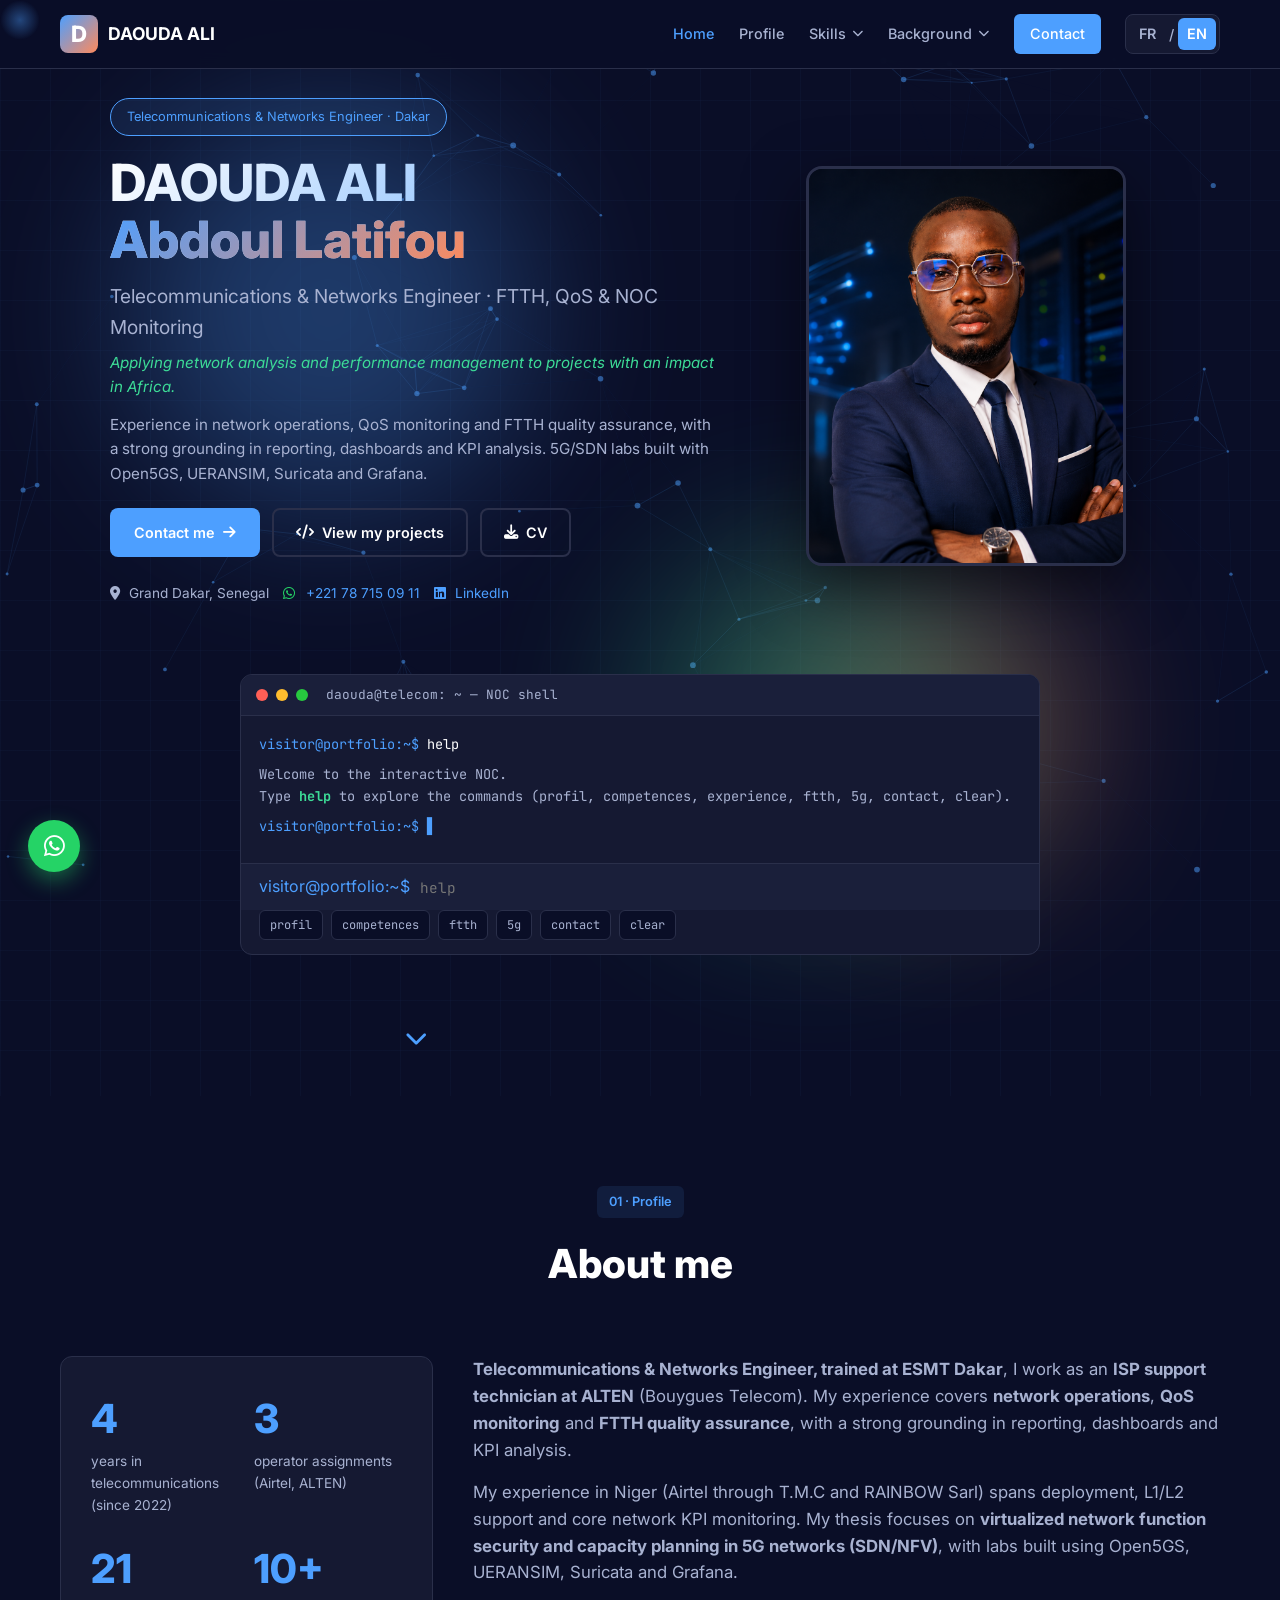
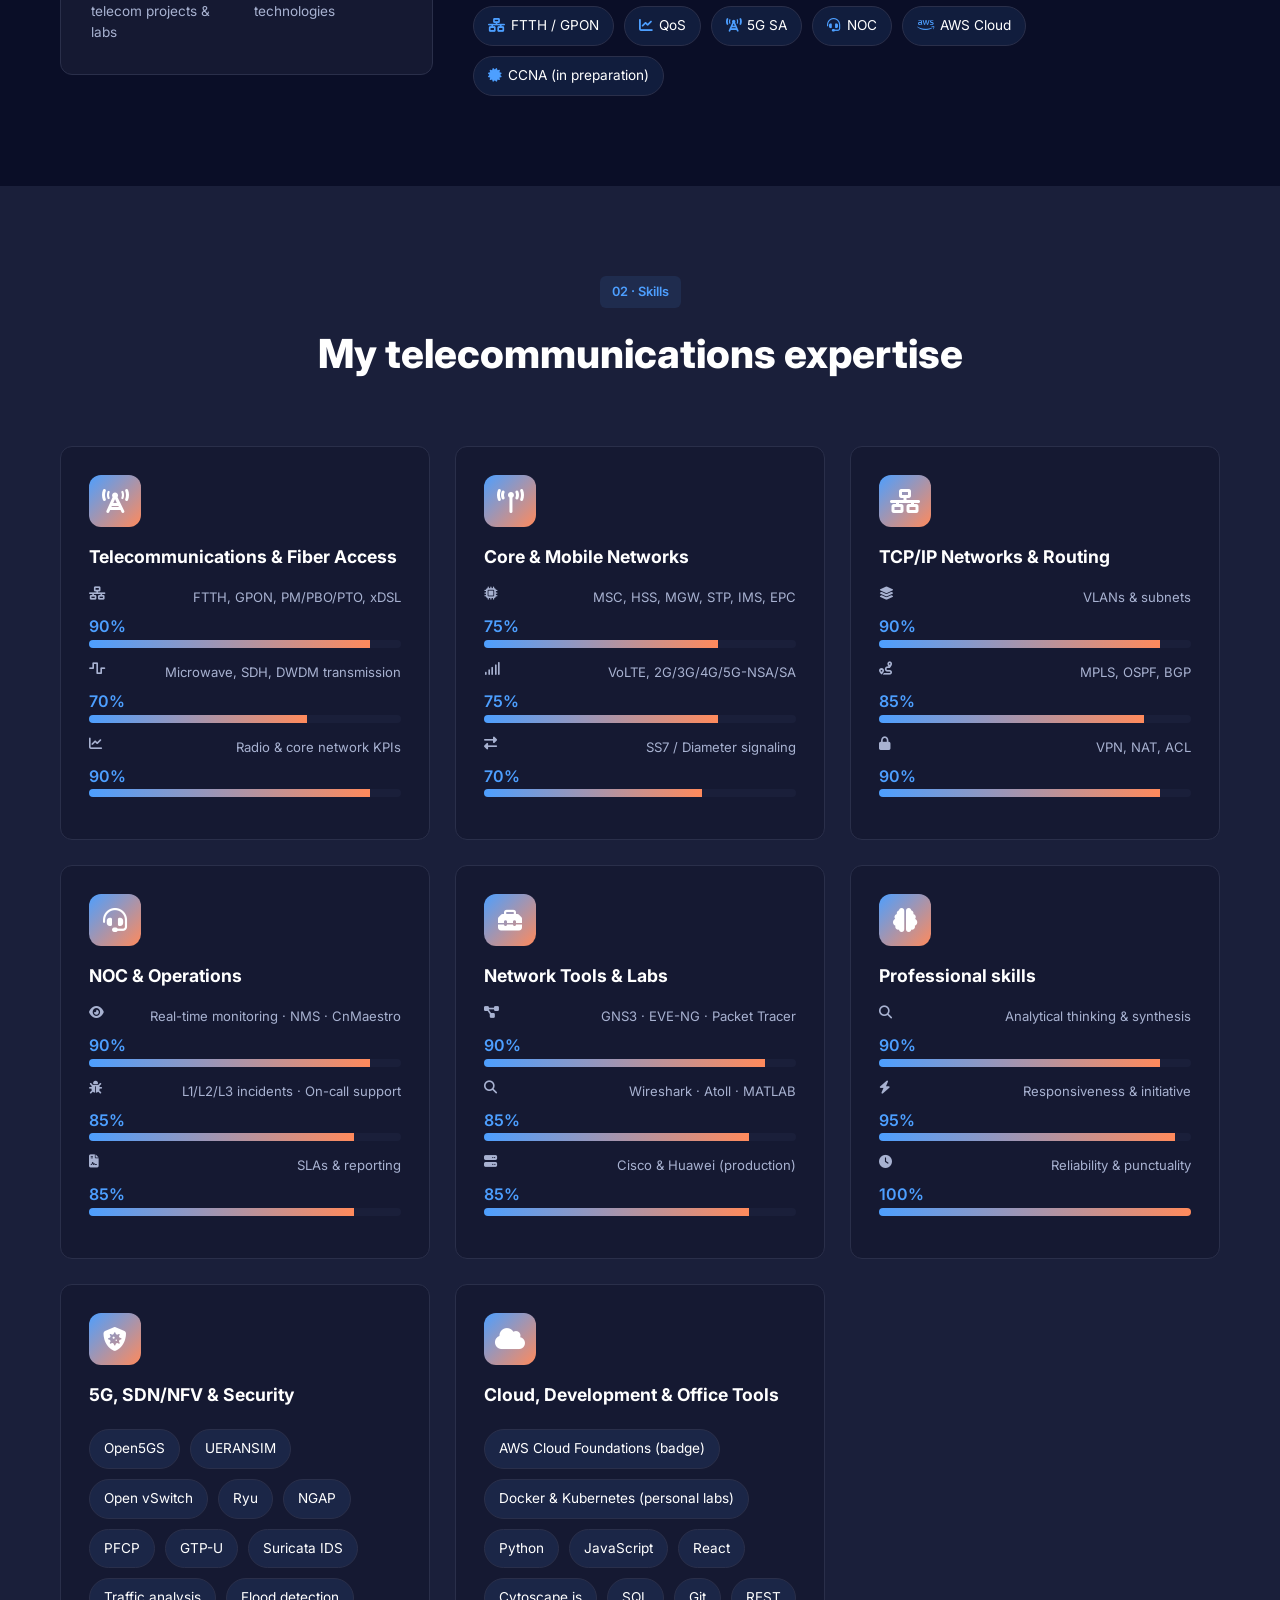
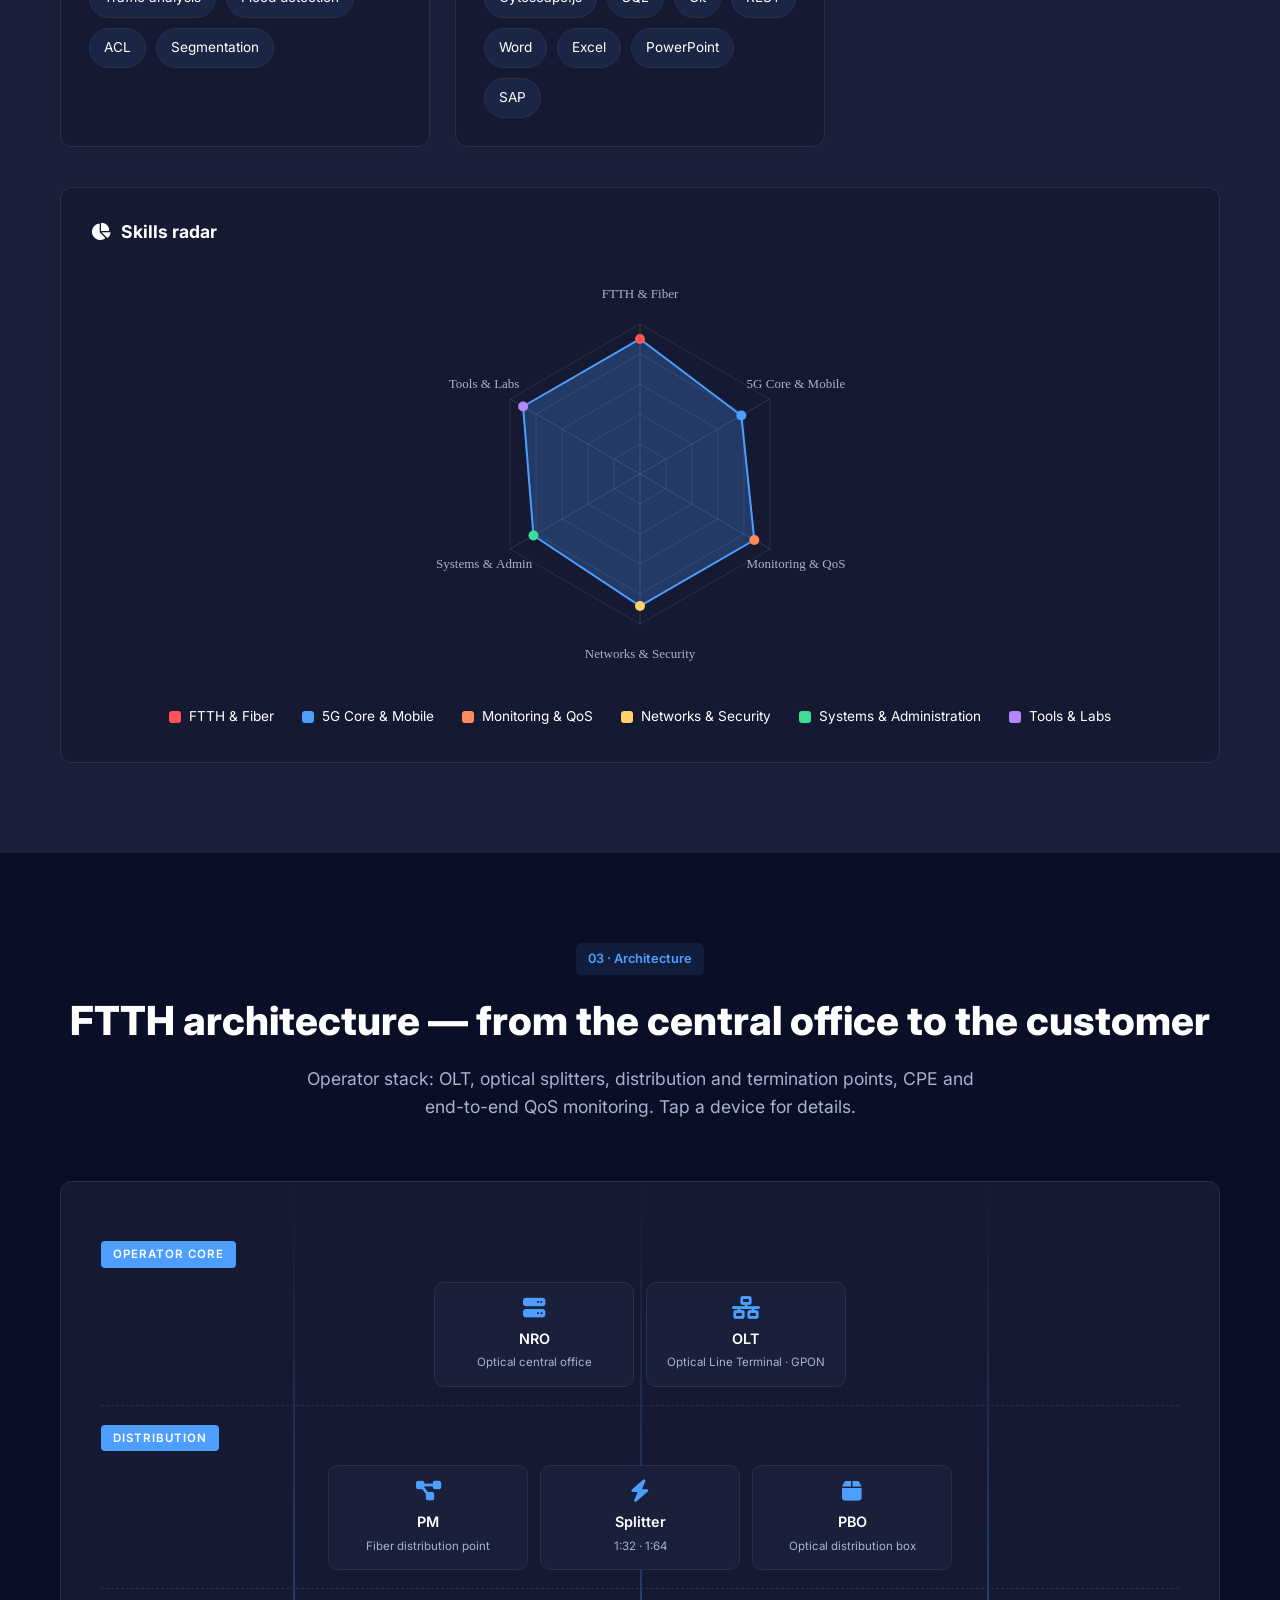
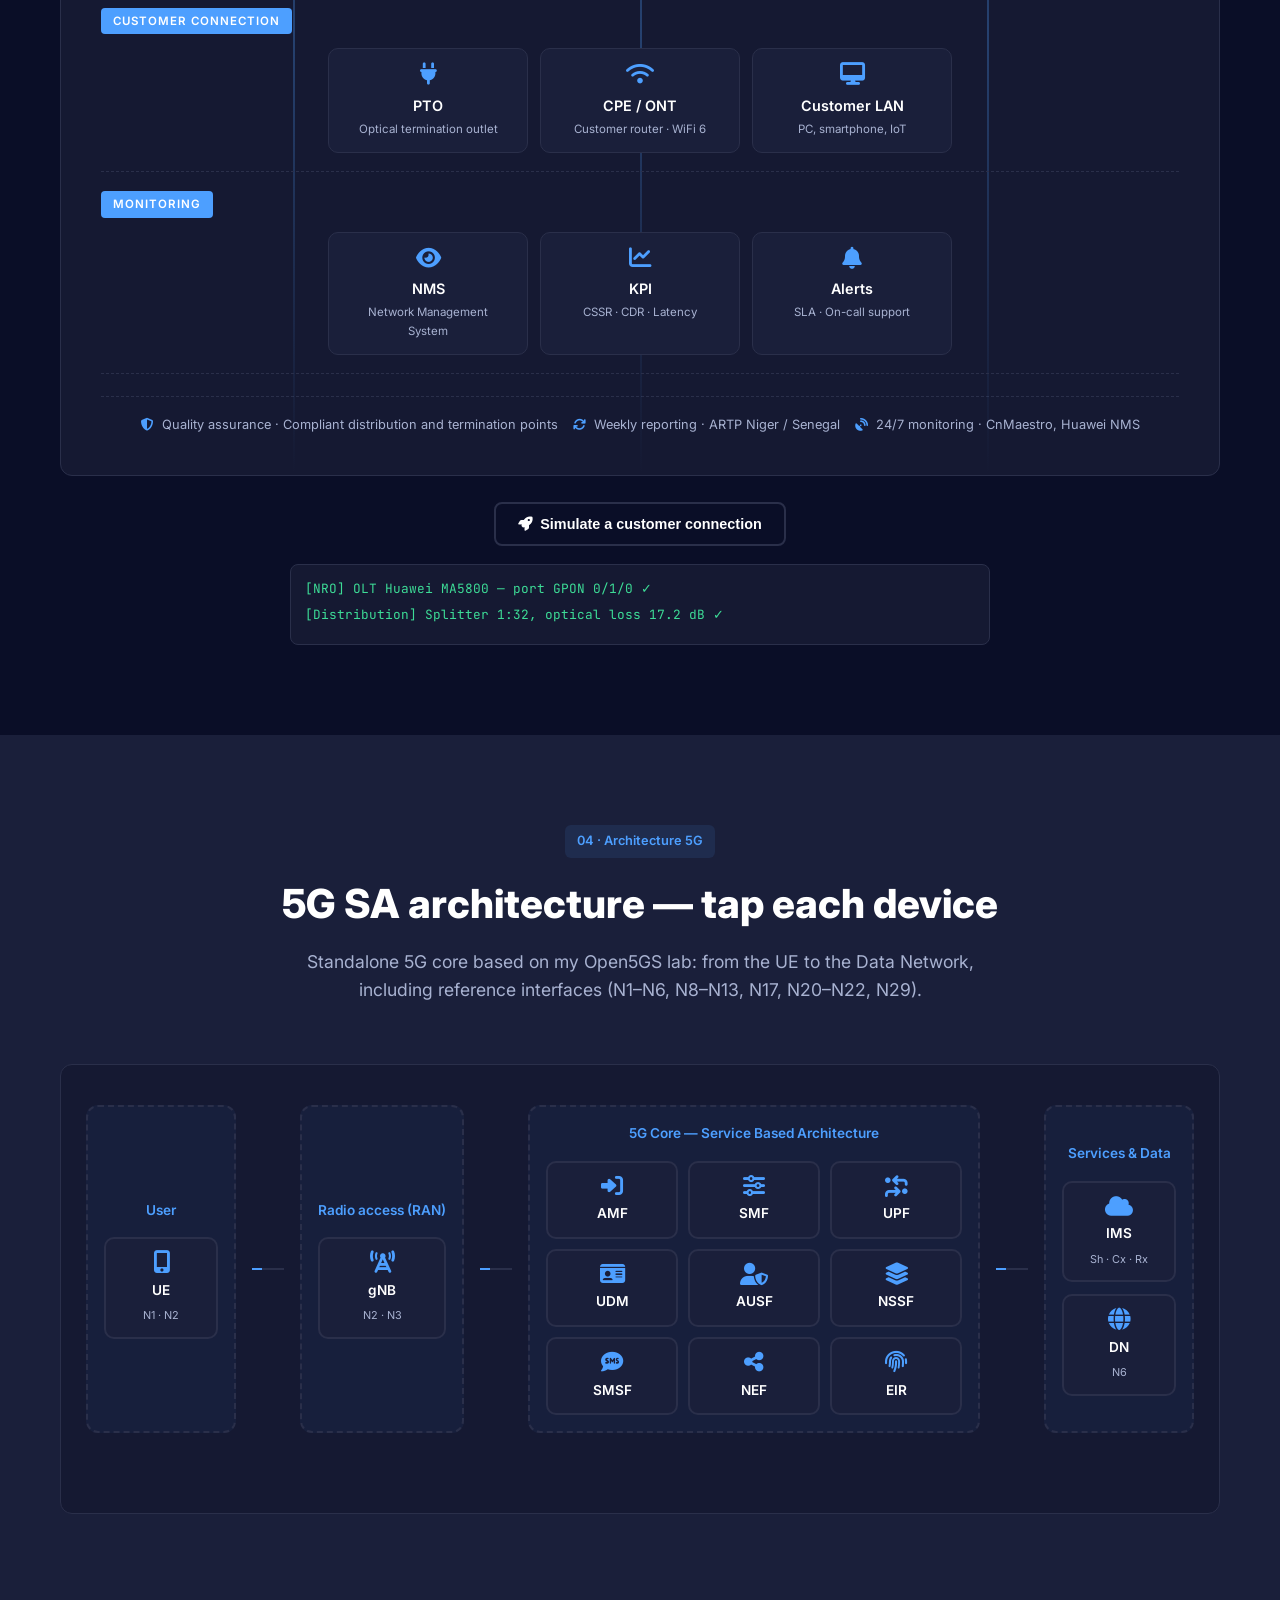
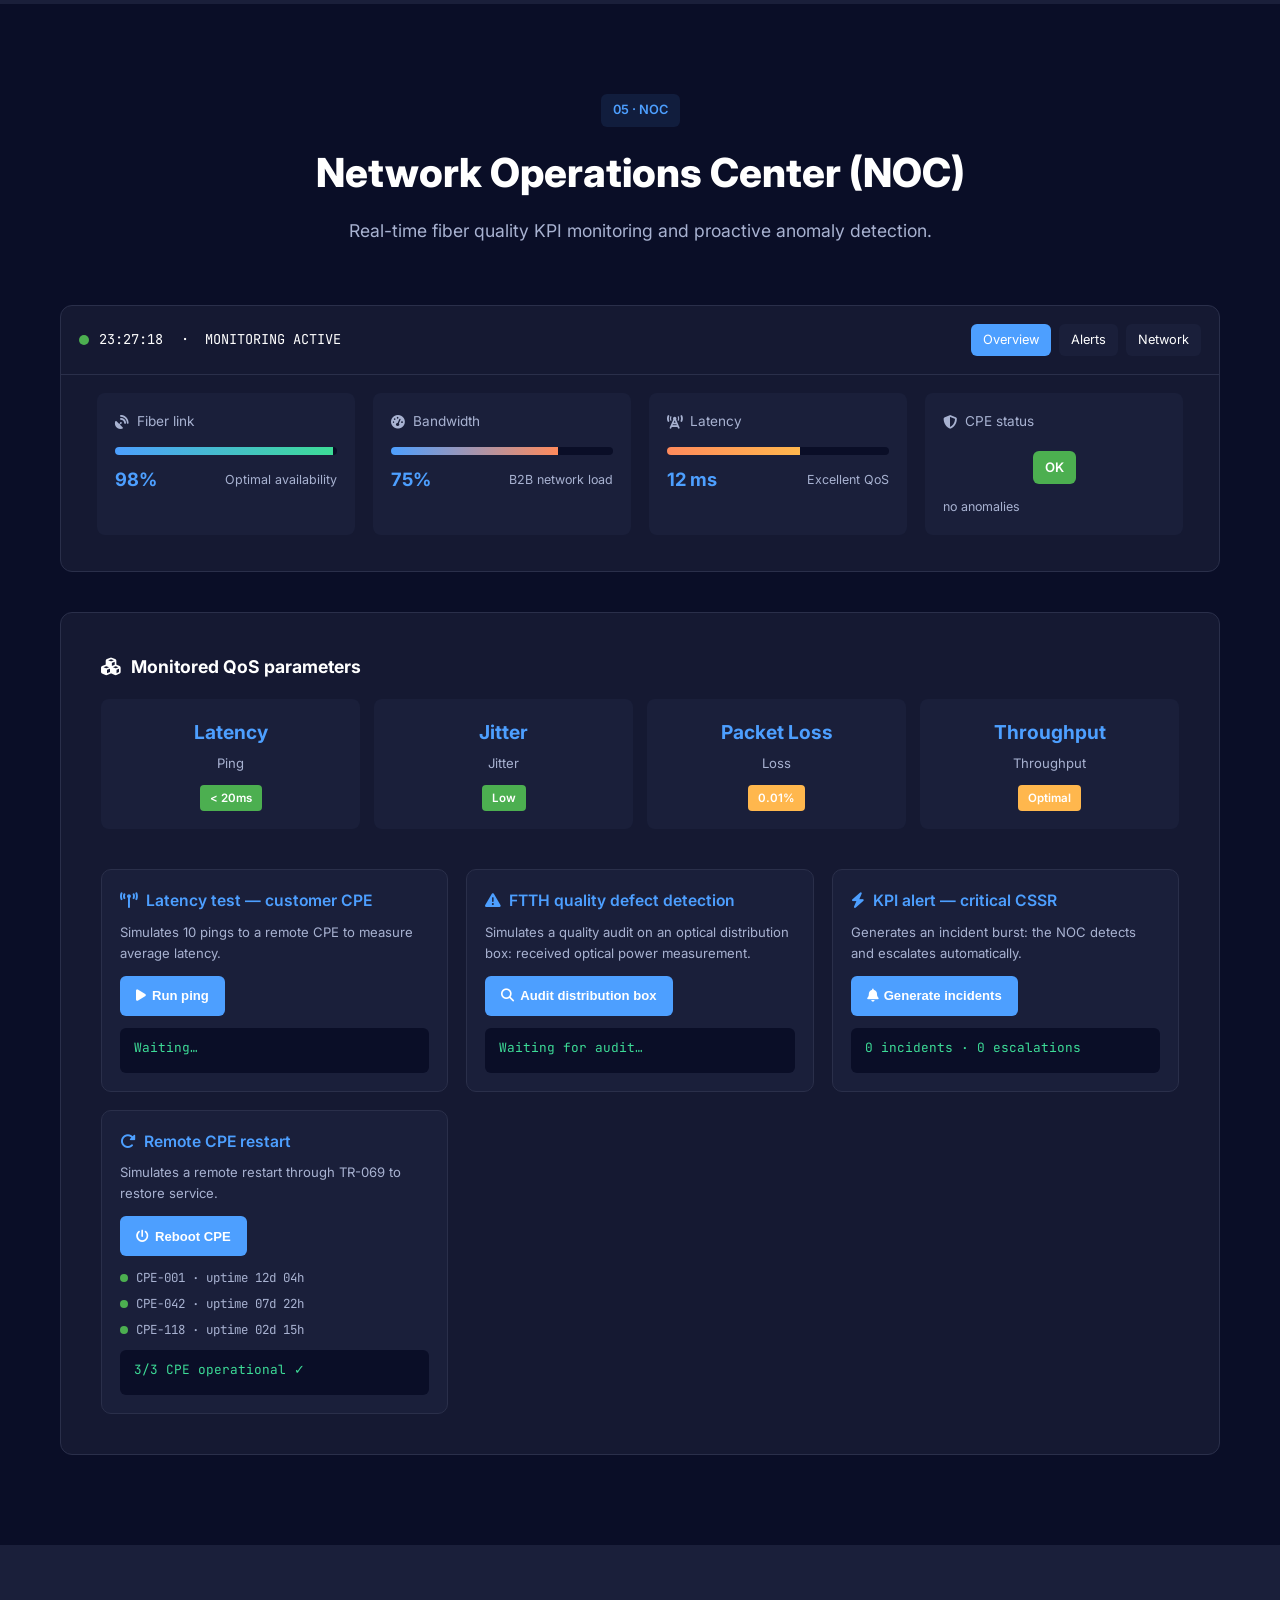
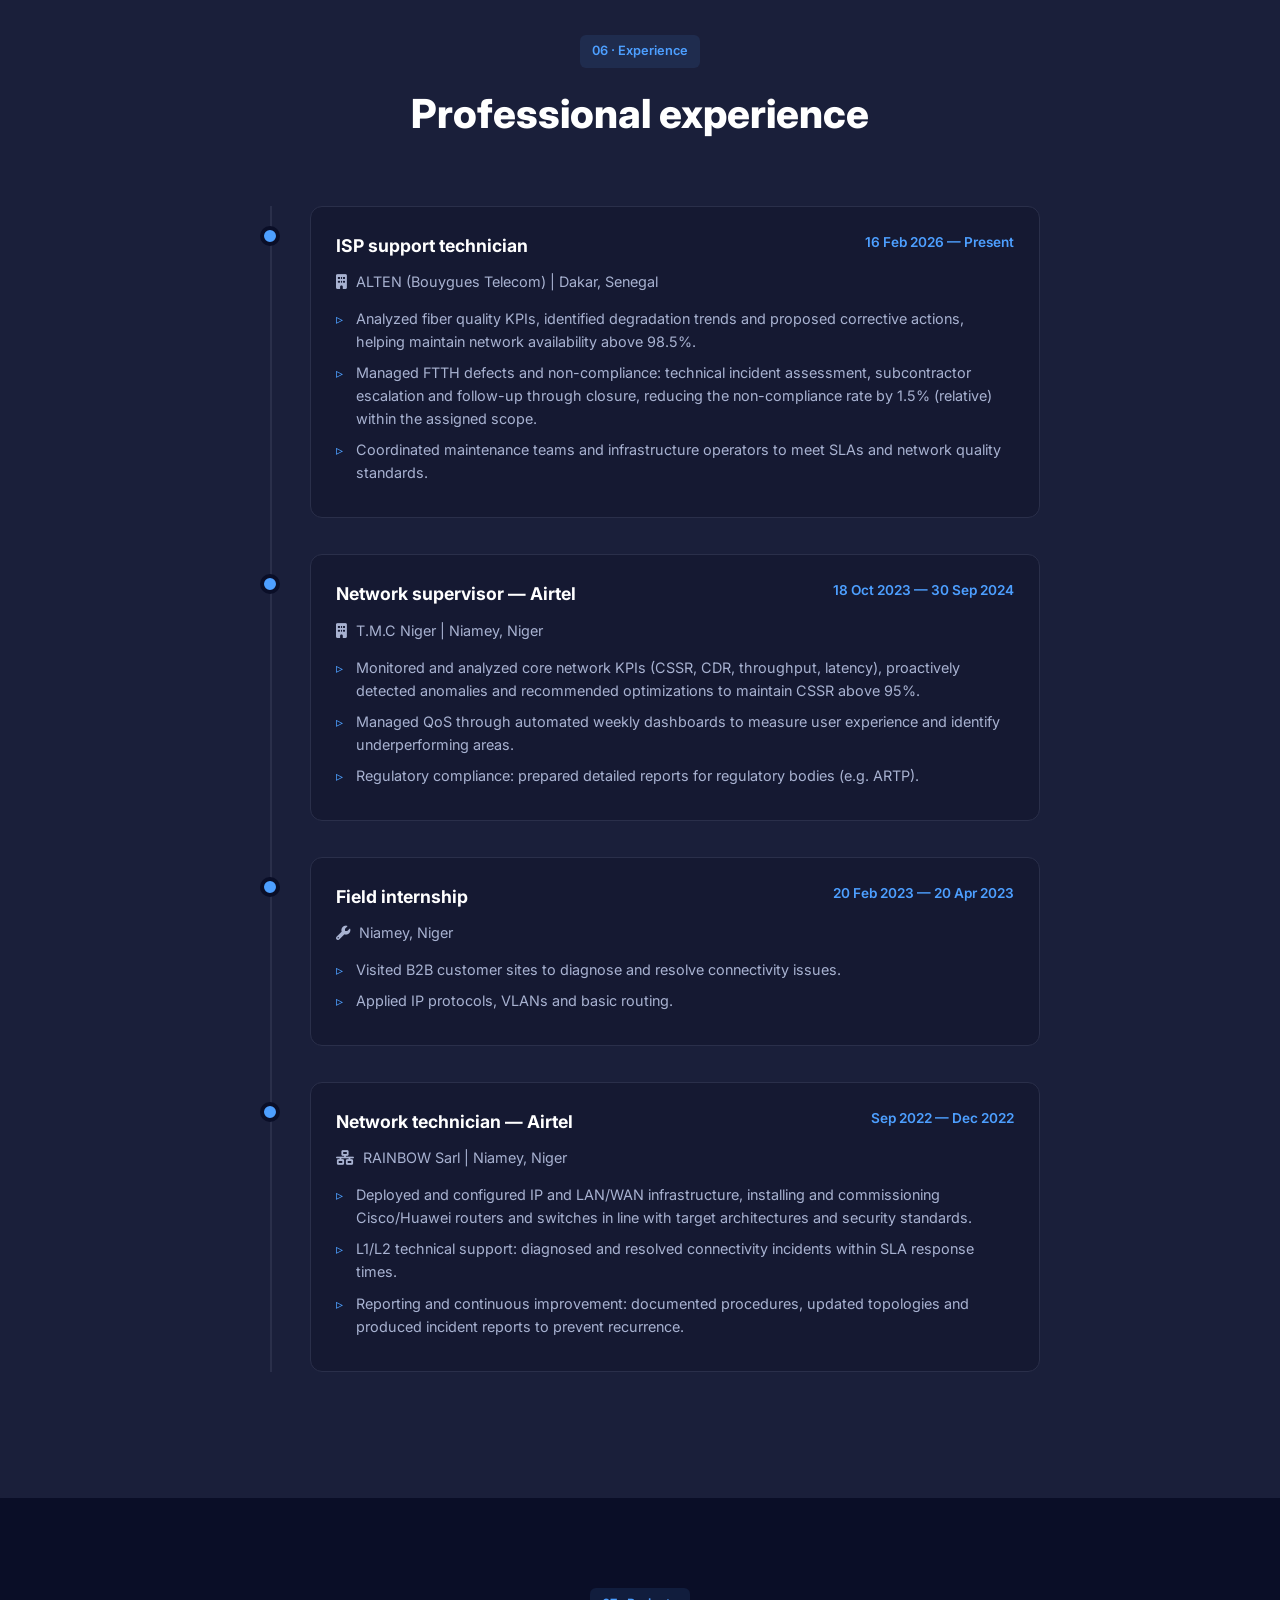
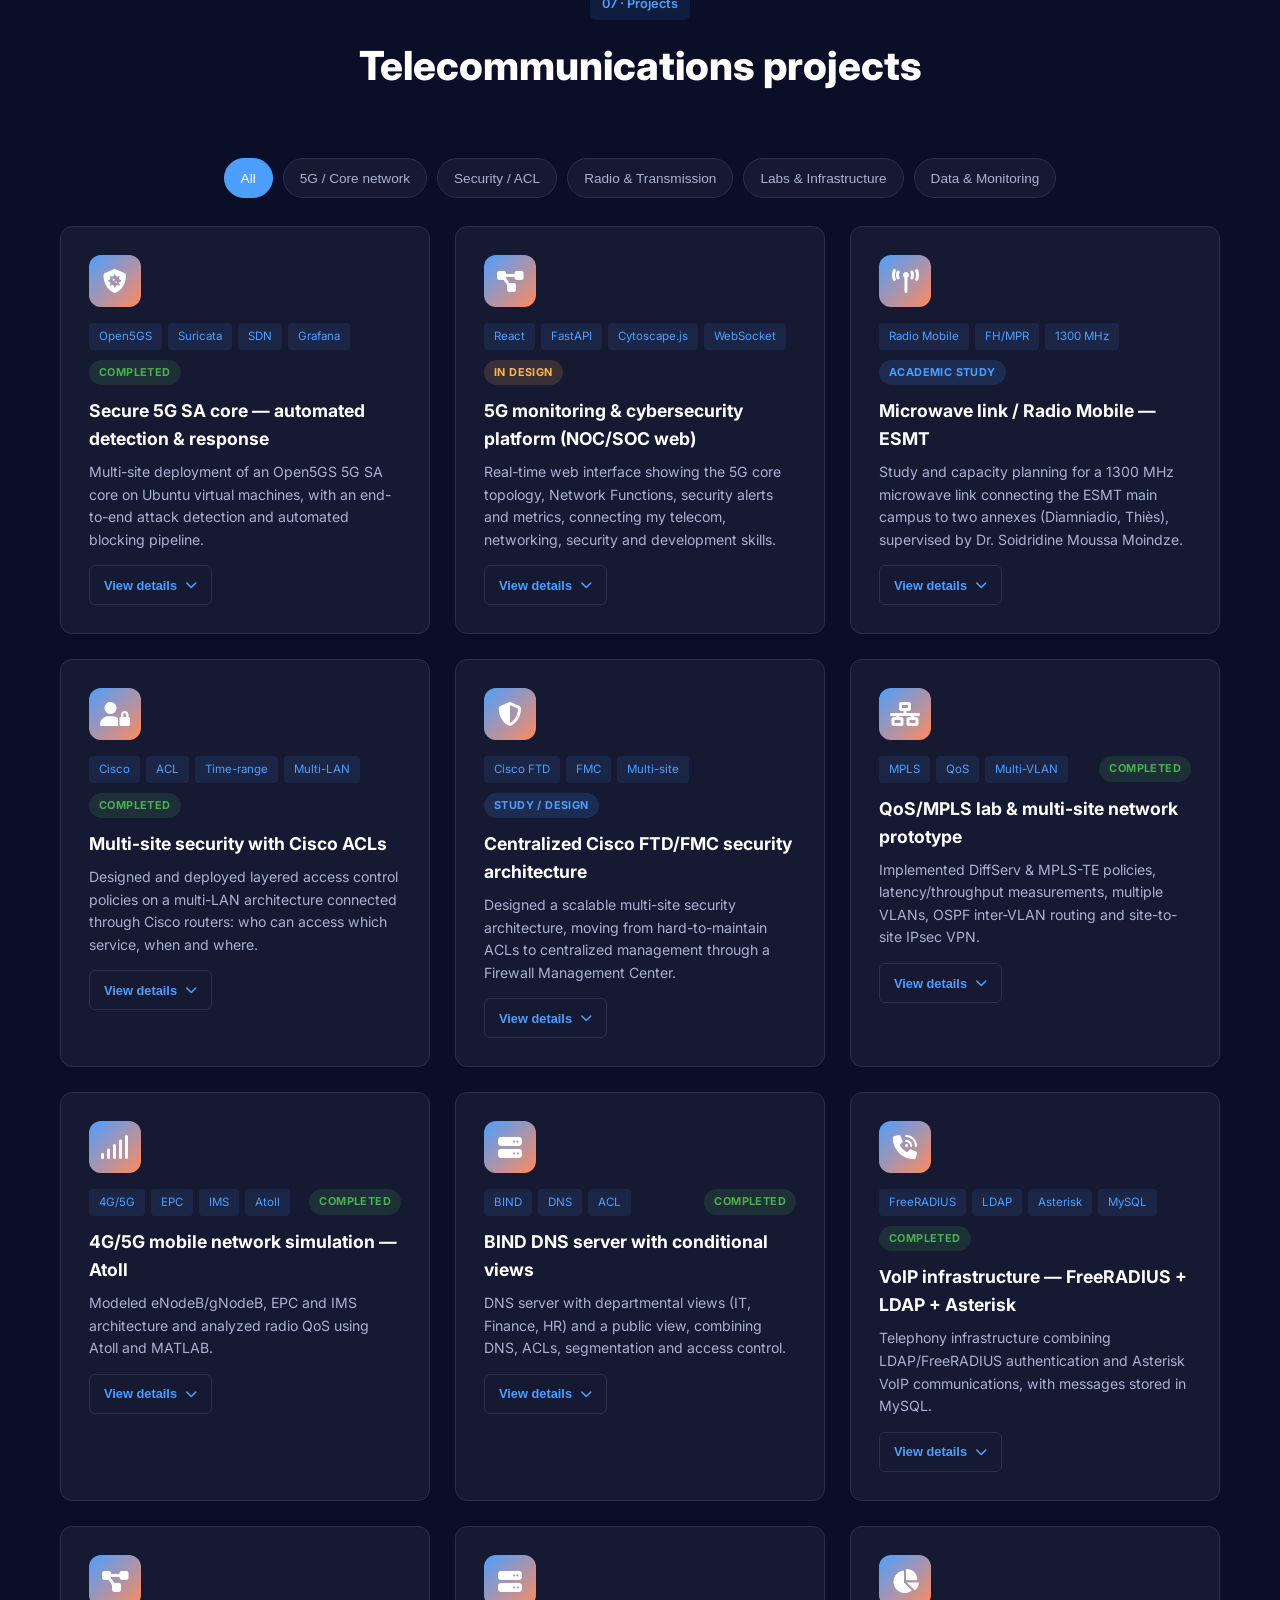
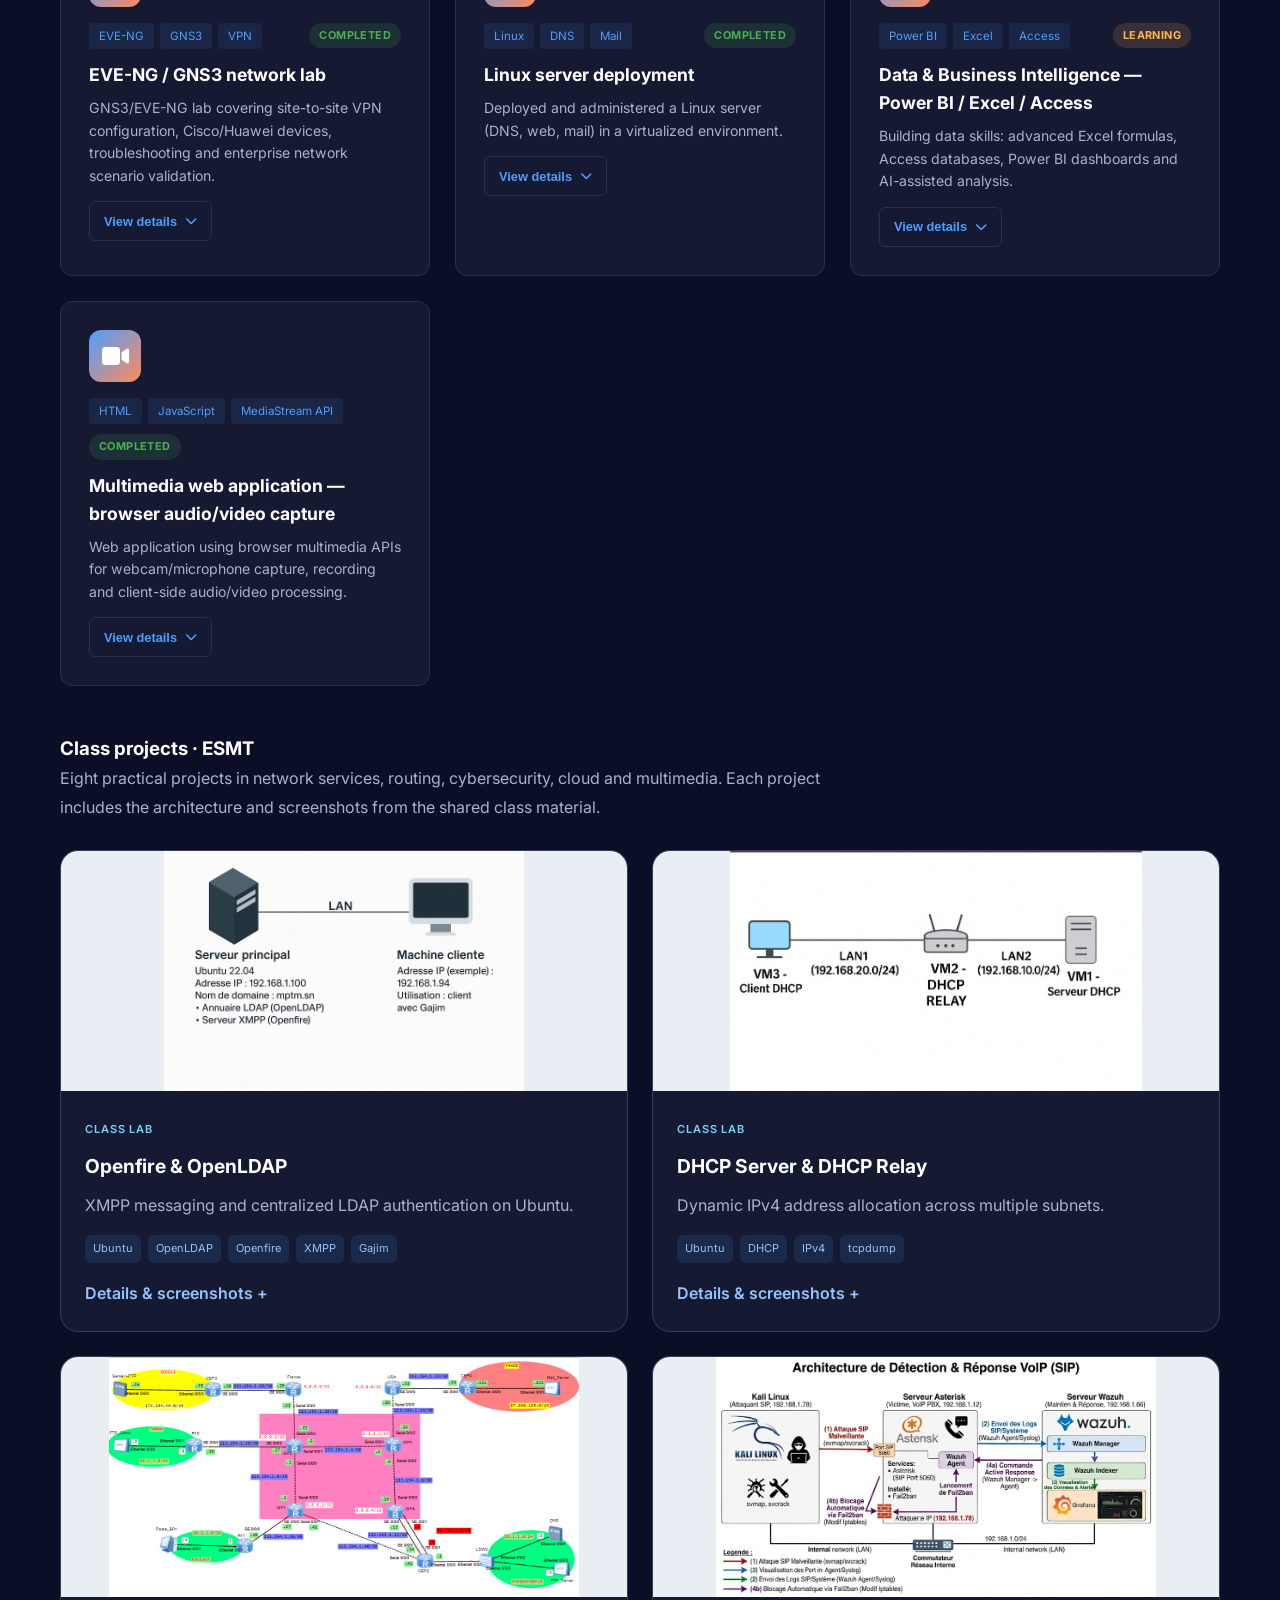
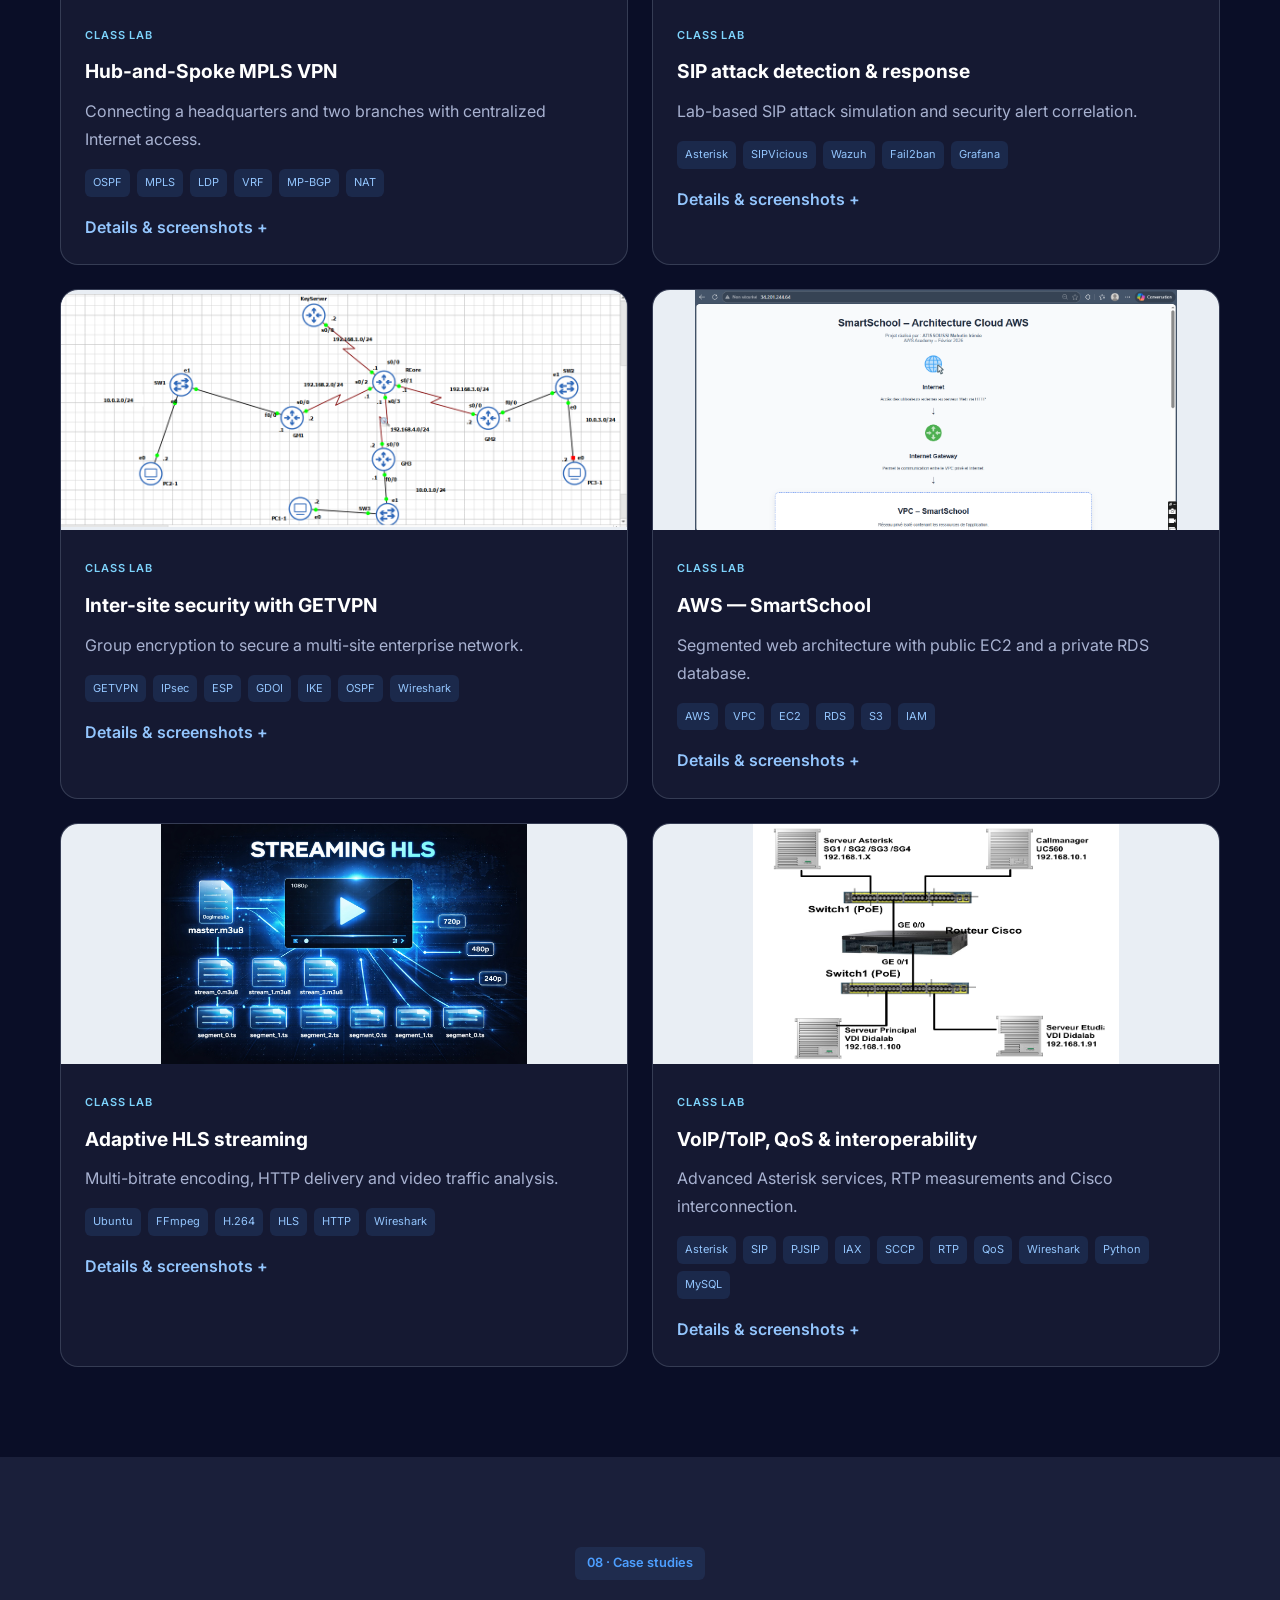
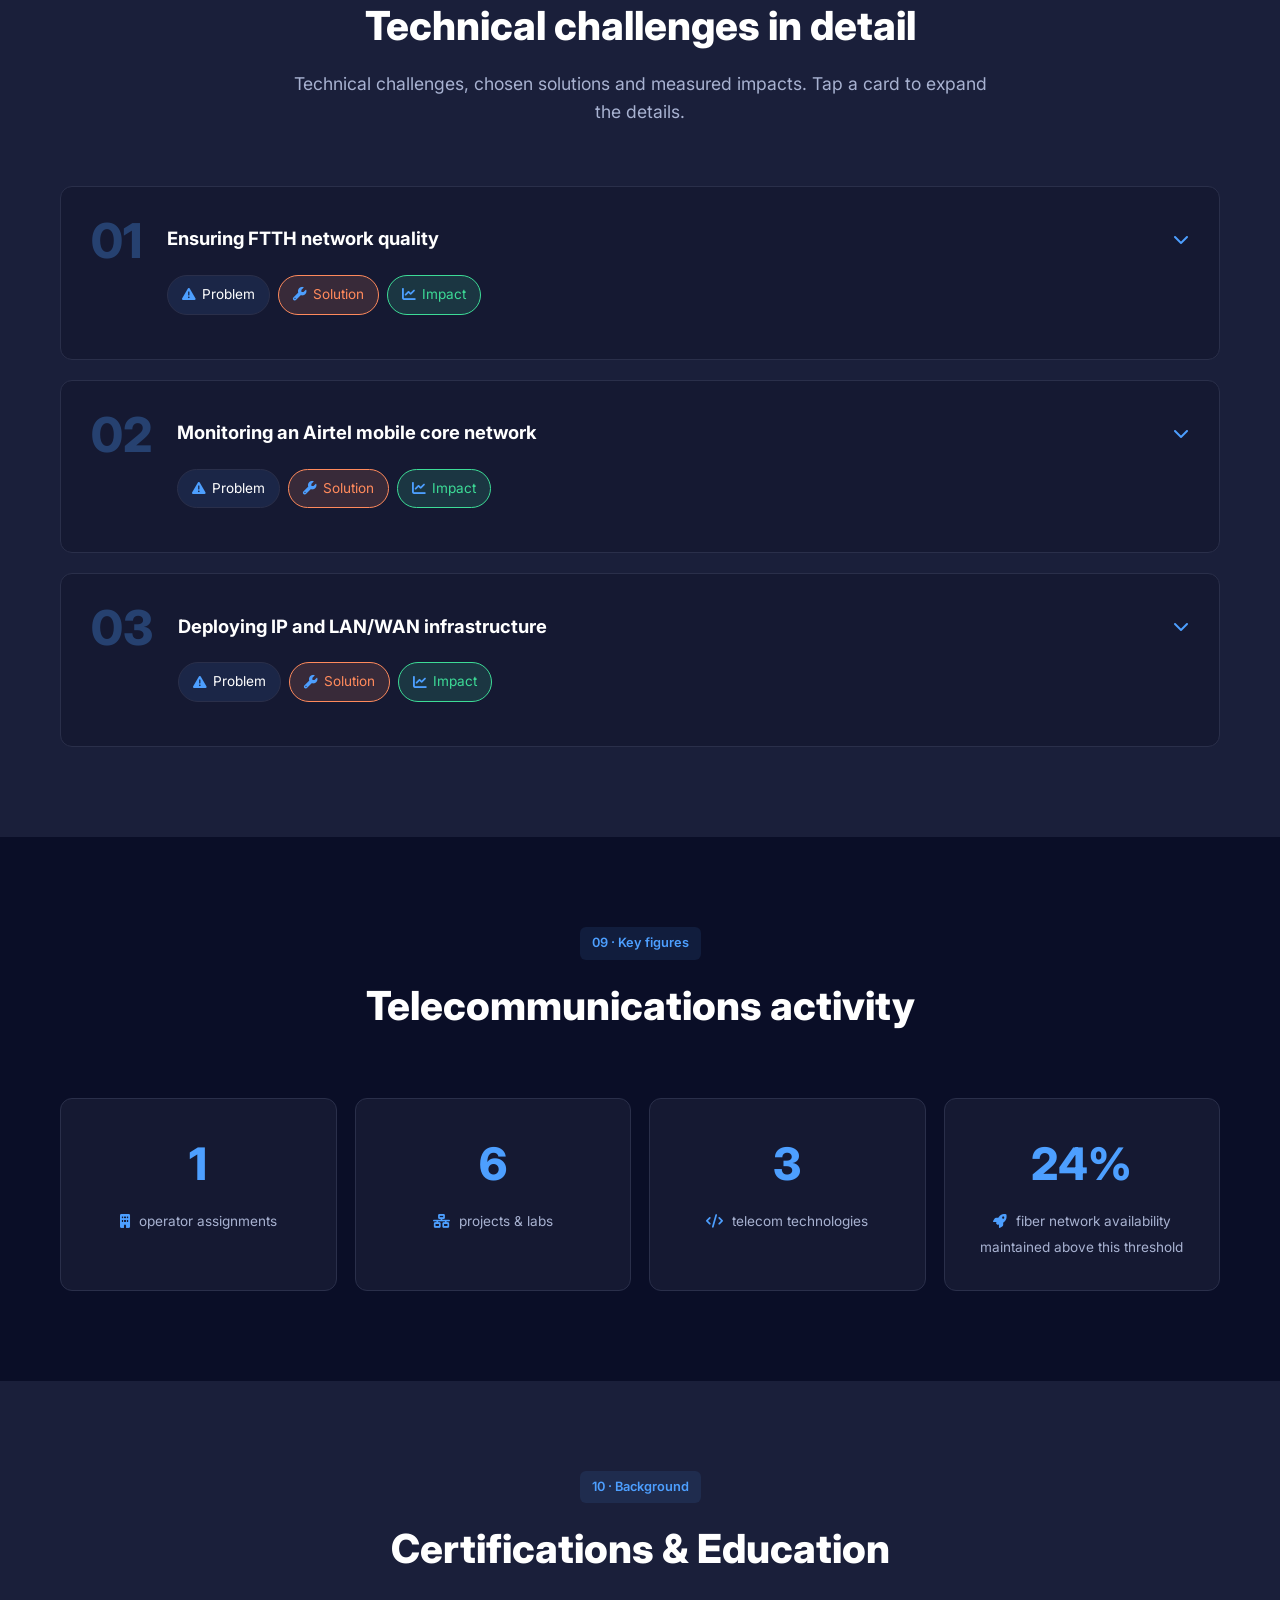
==== commit d0131447: "Harmonize navigation language controls and remove class source footer" ====
--- a/en.html
+++ b/en.html
@@ -55,6 +55,19 @@
 .class-detail{padding:0 24px 24px}.class-detail figure{margin:24px 0 0}.class-detail img{width:100%;height:auto;border-radius:8px;background:white}.class-detail figcaption{font-size:12px;color:#a8b2d1;margin-top:8px}
 .class-source{font-size:12px;margin-top:20px;color:#a8b2d1}.class-source a{color:#93c5fd}
 @media(max-width:767px){.class-gallery{grid-template-columns:1fr}.class-cover{height:210px}.language-switch{gap:4px;padding:3px}.language-switch a{padding:8px}.nav__inner{gap:8px}.nav__logo-text{font-size:12px}}
+
+/* Consistent header controls across both languages. */
+.nav__inner{gap:24px}
+.language-switch{height:40px;padding:3px;gap:4px;border:1px solid var(--border,#26324a);border-radius:8px;background:var(--bg-card,#0f172a);font-family:inherit;font-size:.9rem;font-weight:600;box-sizing:border-box}
+.language-switch a{display:flex;align-items:center;justify-content:center;min-width:36px;height:32px;padding:0 9px;border-radius:6px;color:var(--text-secondary,#a8b2d1);line-height:1;transition:background .2s,color .2s}
+.language-switch a[aria-current="page"]{background:var(--primary,#4d9fff);color:#fff}
+.language-switch a:hover{background:rgba(77,159,255,.15);color:var(--text-primary,#fff)}
+.language-switch a[aria-current="page"]:hover{background:var(--primary-dark,#3187ed);color:#fff}
+.language-switch a:focus-visible{outline:2px solid var(--primary,#4d9fff);outline-offset:3px}
+.language-switch span{color:var(--text-secondary,#a8b2d1);font-weight:500}
+@media(min-width:1025px){.nav__menu{margin-left:auto}.language-switch{margin-left:0}}
+@media(max-width:1024px){.nav__inner{gap:12px}.language-switch{margin-left:auto}}
+@media(max-width:767px){.language-switch{height:38px;padding:2px;gap:3px}.language-switch a{height:32px;min-width:32px;padding:0 7px}.nav__inner{gap:10px}}
 </style><link rel="alternate" hreflang="fr" href="https://aldah-tech.github.io/"><link rel="alternate" hreflang="en" href="https://aldah-tech.github.io/en.html"></head>
 <body>
   <div class="scroll-progress" id="scrollProgress" aria-hidden="true"></div>
@@ -959,7 +972,7 @@
           </article>
         </div>
         <p class="projects__empty" id="projectsEmpty" hidden>No projects match this filter.</p>
-      <div class="class-labs"><h3>Class projects · ESMT</h3><p>Eight practical projects in network services, routing, cybersecurity, cloud and multimedia. Each project includes the architecture and screenshots from the shared class material.</p></div><div class="class-gallery"><details class="class-project"><summary><img class="class-cover" src="assets/projects/openfire-architecture.png" alt="Architecture — Openfire & OpenLDAP" loading="lazy" width="900" height="500"><div class="class-copy"><span class="class-label">Class lab</span><h3>Openfire & OpenLDAP</h3><p>XMPP messaging and centralized LDAP authentication on Ubuntu.</p><div class="class-tags"><span>Ubuntu</span><span>OpenLDAP</span><span>Openfire</span><span>XMPP</span><span>Gajim</span></div><span class="class-action">Details & screenshots</span></div></summary><div class="class-detail"><p>Network setup, OpenLDAP directory, user accounts, Openfire integration and Gajim messaging tests.</p><figure><a href="assets/projects/openfire-architecture.png" target="_blank" rel="noopener"><img src="assets/projects/openfire-architecture.png" alt="Openfire & OpenLDAP — screenshot 1" loading="lazy"></a><figcaption>Class material screenshot · 1 / 2</figcaption></figure><figure><a href="assets/projects/openfire-test-gajim.png" target="_blank" rel="noopener"><img src="assets/projects/openfire-test-gajim.png" alt="Openfire & OpenLDAP — screenshot 2" loading="lazy"></a><figcaption>Class material screenshot · 2 / 2</figcaption></figure></div></details><details class="class-project"><summary><img class="class-cover" src="assets/projects/dhcp-architecture.jpg" alt="Architecture — DHCP Server & DHCP Relay" loading="lazy" width="900" height="500"><div class="class-copy"><span class="class-label">Class lab</span><h3>DHCP Server & DHCP Relay</h3><p>Dynamic IPv4 address allocation across multiple subnets.</p><div class="class-tags"><span>Ubuntu</span><span>DHCP</span><span>IPv4</span><span>tcpdump</span></div><span class="class-action">Details & screenshots</span></div></summary><div class="class-detail"><p>DHCP server and relay configuration, lease allocation and network traffic analysis.</p><figure><a href="assets/projects/dhcp-architecture.jpg" target="_blank" rel="noopener"><img src="assets/projects/dhcp-architecture.jpg" alt="DHCP Server & DHCP Relay — screenshot 1" loading="lazy"></a><figcaption>Class material screenshot · 1 / 2</figcaption></figure><figure><a href="assets/projects/dhcp-validation.jpg" target="_blank" rel="noopener"><img src="assets/projects/dhcp-validation.jpg" alt="DHCP Server & DHCP Relay — screenshot 2" loading="lazy"></a><figcaption>Class material screenshot · 2 / 2</figcaption></figure></div></details><details class="class-project"><summary><img class="class-cover" src="assets/projects/mpls-architecture.png" alt="Architecture — Hub-and-Spoke MPLS VPN" loading="lazy" width="900" height="500"><div class="class-copy"><span class="class-label">Class lab</span><h3>Hub-and-Spoke MPLS VPN</h3><p>Connecting a headquarters and two branches with centralized Internet access.</p><div class="class-tags"><span>OSPF</span><span>MPLS</span><span>LDP</span><span>VRF</span><span>MP-BGP</span><span>NAT</span></div><span class="class-action">Details & screenshots</span></div></summary><div class="class-detail"><p>IP/MPLS backbone, L3 VPNs and VRFs, MP-BGP route propagation, branch isolation and NAT at headquarters.</p><figure><a href="assets/projects/mpls-architecture.png" target="_blank" rel="noopener"><img src="assets/projects/mpls-architecture.png" alt="Hub-and-Spoke MPLS VPN — screenshot 1" loading="lazy"></a><figcaption>Class material screenshot · 1 / 2</figcaption></figure><figure><a href="assets/projects/mpls-routing-table.png" target="_blank" rel="noopener"><img src="assets/projects/mpls-routing-table.png" alt="Hub-and-Spoke MPLS VPN — screenshot 2" loading="lazy"></a><figcaption>Class material screenshot · 2 / 2</figcaption></figure></div></details><details class="class-project"><summary><img class="class-cover" src="assets/projects/sip-architecture.png" alt="Architecture — SIP attack detection & response" loading="lazy" width="900" height="500"><div class="class-copy"><span class="class-label">Class lab</span><h3>SIP attack detection & response</h3><p>Lab-based SIP attack simulation and security alert correlation.</p><div class="class-tags"><span>Asterisk</span><span>SIPVicious</span><span>Wazuh</span><span>Fail2ban</span><span>Grafana</span></div><span class="class-action">Details & screenshots</span></div></summary><div class="class-detail"><p>Asterisk scanning and brute-force tests, Wazuh log collection, Fail2ban blocking and Grafana visualization.</p><figure><a href="assets/projects/sip-architecture.png" target="_blank" rel="noopener"><img src="assets/projects/sip-architecture.png" alt="SIP attack detection & response — screenshot 1" loading="lazy"></a><figcaption>Class material screenshot · 1 / 2</figcaption></figure><figure><a href="assets/projects/sip-wazuh-alert.png" target="_blank" rel="noopener"><img src="assets/projects/sip-wazuh-alert.png" alt="SIP attack detection & response — screenshot 2" loading="lazy"></a><figcaption>Class material screenshot · 2 / 2</figcaption></figure></div></details><details class="class-project"><summary><img class="class-cover" src="assets/projects/getvpn-lab.png" alt="Architecture — Inter-site security with GETVPN" loading="lazy" width="900" height="500"><div class="class-copy"><span class="class-label">Class lab</span><h3>Inter-site security with GETVPN</h3><p>Group encryption to secure a multi-site enterprise network.</p><div class="class-tags"><span>GETVPN</span><span>IPsec</span><span>ESP</span><span>GDOI</span><span>IKE</span><span>OSPF</span><span>Wireshark</span></div><span class="class-action">Details & screenshots</span></div></summary><div class="class-detail"><p>Key Server and Group Member configuration, GDOI key management and ESP traffic validation with Wireshark.</p><figure><a href="assets/projects/getvpn-lab.png" target="_blank" rel="noopener"><img src="assets/projects/getvpn-lab.png" alt="Inter-site security with GETVPN — screenshot 1" loading="lazy"></a><figcaption>Class material screenshot · 1 / 2</figcaption></figure><figure><a href="assets/projects/getvpn-wireshark.png" target="_blank" rel="noopener"><img src="assets/projects/getvpn-wireshark.png" alt="Inter-site security with GETVPN — screenshot 2" loading="lazy"></a><figcaption>Class material screenshot · 2 / 2</figcaption></figure></div></details><details class="class-project"><summary><img class="class-cover" src="assets/projects/aws-architecture.png" alt="Architecture — AWS — SmartSchool" loading="lazy" width="900" height="500"><div class="class-copy"><span class="class-label">Class lab</span><h3>AWS — SmartSchool</h3><p>Segmented web architecture with public EC2 and a private RDS database.</p><div class="class-tags"><span>AWS</span><span>VPC</span><span>EC2</span><span>RDS</span><span>S3</span><span>IAM</span></div><span class="class-action">Details & screenshots</span></div></summary><div class="class-detail"><p>VPC, public and private subnets, Internet Gateway, routing tables, Security Groups, EC2, RDS, S3 and IAM in AWS Academy.</p><figure><a href="assets/projects/aws-architecture.png" target="_blank" rel="noopener"><img src="assets/projects/aws-architecture.png" alt="AWS — SmartSchool — screenshot 1" loading="lazy"></a><figcaption>Class material screenshot · 1 / 2</figcaption></figure><figure><a href="assets/projects/aws-rds.png" target="_blank" rel="noopener"><img src="assets/projects/aws-rds.png" alt="AWS — SmartSchool — screenshot 2" loading="lazy"></a><figcaption>Class material screenshot · 2 / 2</figcaption></figure></div></details><details class="class-project"><summary><img class="class-cover" src="assets/projects/hls-cover.jpg" alt="Architecture — Adaptive HLS streaming" loading="lazy" width="900" height="500"><div class="class-copy"><span class="class-label">Class lab</span><h3>Adaptive HLS streaming</h3><p>Multi-bitrate encoding, HTTP delivery and video traffic analysis.</p><div class="class-tags"><span>Ubuntu</span><span>FFmpeg</span><span>H.264</span><span>HLS</span><span>HTTP</span><span>Wireshark</span></div><span class="class-action">Details & screenshots</span></div></summary><div class="class-detail"><p>FFmpeg encoding at 1080p, 720p, 480p and 240p, .m3u8 manifests, .ts segments, client playback and Wireshark analysis.</p><figure><a href="assets/projects/hls-cover.jpg" target="_blank" rel="noopener"><img src="assets/projects/hls-cover.jpg" alt="Adaptive HLS streaming — screenshot 1" loading="lazy"></a><figcaption>Class material screenshot · 1 / 3</figcaption></figure><figure><a href="assets/projects/hls-playback.png" target="_blank" rel="noopener"><img src="assets/projects/hls-playback.png" alt="Adaptive HLS streaming — screenshot 2" loading="lazy"></a><figcaption>Class material screenshot · 2 / 3</figcaption></figure><figure><a href="assets/projects/hls-wireshark.png" target="_blank" rel="noopener"><img src="assets/projects/hls-wireshark.png" alt="Adaptive HLS streaming — screenshot 3" loading="lazy"></a><figcaption>Class material screenshot · 3 / 3</figcaption></figure></div></details><details class="class-project"><summary><img class="class-cover" src="assets/projects/voip-toip-architecture.png" alt="Architecture — VoIP/ToIP, QoS & interoperability" loading="lazy" width="900" height="500"><div class="class-copy"><span class="class-label">Class lab</span><h3>VoIP/ToIP, QoS & interoperability</h3><p>Advanced Asterisk services, RTP measurements and Cisco interconnection.</p><div class="class-tags"><span>Asterisk</span><span>SIP</span><span>PJSIP</span><span>IAX</span><span>SCCP</span><span>RTP</span><span>QoS</span><span>Wireshark</span><span>Python</span><span>MySQL</span></div><span class="class-action">Details & screenshots</span></div></summary><div class="class-detail"><p>Video calls, Call Pickup, Hotline and CDR; jitter, latency, packet loss and codec analysis; Asterisk and Cisco UC560 interconnection.</p><figure><a href="assets/projects/voip-toip-architecture.png" target="_blank" rel="noopener"><img src="assets/projects/voip-toip-architecture.png" alt="VoIP/ToIP, QoS & interoperability — screenshot 1" loading="lazy"></a><figcaption>Class material screenshot · 1 / 3</figcaption></figure><figure><a href="assets/projects/voip-toip-cdr-web.png" target="_blank" rel="noopener"><img src="assets/projects/voip-toip-cdr-web.png" alt="VoIP/ToIP, QoS & interoperability — screenshot 2" loading="lazy"></a><figcaption>Class material screenshot · 2 / 3</figcaption></figure><figure><a href="assets/projects/voip-toip-call-result.jpg" target="_blank" rel="noopener"><img src="assets/projects/voip-toip-call-result.jpg" alt="VoIP/ToIP, QoS & interoperability — screenshot 3" loading="lazy"></a><figcaption>Class material screenshot · 3 / 3</figcaption></figure></div></details></div><p class="class-source">Shared class material and screenshots: <a href="https://mahutin20.github.io/" target="_blank" rel="noopener">mahutin20.github.io</a>.</p></div>
+      <div class="class-labs"><h3>Class projects · ESMT</h3><p>Eight practical projects in network services, routing, cybersecurity, cloud and multimedia. Each project includes the architecture and screenshots from the shared class material.</p></div><div class="class-gallery"><details class="class-project"><summary><img class="class-cover" src="assets/projects/openfire-architecture.png" alt="Architecture — Openfire & OpenLDAP" loading="lazy" width="900" height="500"><div class="class-copy"><span class="class-label">Class lab</span><h3>Openfire & OpenLDAP</h3><p>XMPP messaging and centralized LDAP authentication on Ubuntu.</p><div class="class-tags"><span>Ubuntu</span><span>OpenLDAP</span><span>Openfire</span><span>XMPP</span><span>Gajim</span></div><span class="class-action">Details & screenshots</span></div></summary><div class="class-detail"><p>Network setup, OpenLDAP directory, user accounts, Openfire integration and Gajim messaging tests.</p><figure><a href="assets/projects/openfire-architecture.png" target="_blank" rel="noopener"><img src="assets/projects/openfire-architecture.png" alt="Openfire & OpenLDAP — screenshot 1" loading="lazy"></a><figcaption>Class material screenshot · 1 / 2</figcaption></figure><figure><a href="assets/projects/openfire-test-gajim.png" target="_blank" rel="noopener"><img src="assets/projects/openfire-test-gajim.png" alt="Openfire & OpenLDAP — screenshot 2" loading="lazy"></a><figcaption>Class material screenshot · 2 / 2</figcaption></figure></div></details><details class="class-project"><summary><img class="class-cover" src="assets/projects/dhcp-architecture.jpg" alt="Architecture — DHCP Server & DHCP Relay" loading="lazy" width="900" height="500"><div class="class-copy"><span class="class-label">Class lab</span><h3>DHCP Server & DHCP Relay</h3><p>Dynamic IPv4 address allocation across multiple subnets.</p><div class="class-tags"><span>Ubuntu</span><span>DHCP</span><span>IPv4</span><span>tcpdump</span></div><span class="class-action">Details & screenshots</span></div></summary><div class="class-detail"><p>DHCP server and relay configuration, lease allocation and network traffic analysis.</p><figure><a href="assets/projects/dhcp-architecture.jpg" target="_blank" rel="noopener"><img src="assets/projects/dhcp-architecture.jpg" alt="DHCP Server & DHCP Relay — screenshot 1" loading="lazy"></a><figcaption>Class material screenshot · 1 / 2</figcaption></figure><figure><a href="assets/projects/dhcp-validation.jpg" target="_blank" rel="noopener"><img src="assets/projects/dhcp-validation.jpg" alt="DHCP Server & DHCP Relay — screenshot 2" loading="lazy"></a><figcaption>Class material screenshot · 2 / 2</figcaption></figure></div></details><details class="class-project"><summary><img class="class-cover" src="assets/projects/mpls-architecture.png" alt="Architecture — Hub-and-Spoke MPLS VPN" loading="lazy" width="900" height="500"><div class="class-copy"><span class="class-label">Class lab</span><h3>Hub-and-Spoke MPLS VPN</h3><p>Connecting a headquarters and two branches with centralized Internet access.</p><div class="class-tags"><span>OSPF</span><span>MPLS</span><span>LDP</span><span>VRF</span><span>MP-BGP</span><span>NAT</span></div><span class="class-action">Details & screenshots</span></div></summary><div class="class-detail"><p>IP/MPLS backbone, L3 VPNs and VRFs, MP-BGP route propagation, branch isolation and NAT at headquarters.</p><figure><a href="assets/projects/mpls-architecture.png" target="_blank" rel="noopener"><img src="assets/projects/mpls-architecture.png" alt="Hub-and-Spoke MPLS VPN — screenshot 1" loading="lazy"></a><figcaption>Class material screenshot · 1 / 2</figcaption></figure><figure><a href="assets/projects/mpls-routing-table.png" target="_blank" rel="noopener"><img src="assets/projects/mpls-routing-table.png" alt="Hub-and-Spoke MPLS VPN — screenshot 2" loading="lazy"></a><figcaption>Class material screenshot · 2 / 2</figcaption></figure></div></details><details class="class-project"><summary><img class="class-cover" src="assets/projects/sip-architecture.png" alt="Architecture — SIP attack detection & response" loading="lazy" width="900" height="500"><div class="class-copy"><span class="class-label">Class lab</span><h3>SIP attack detection & response</h3><p>Lab-based SIP attack simulation and security alert correlation.</p><div class="class-tags"><span>Asterisk</span><span>SIPVicious</span><span>Wazuh</span><span>Fail2ban</span><span>Grafana</span></div><span class="class-action">Details & screenshots</span></div></summary><div class="class-detail"><p>Asterisk scanning and brute-force tests, Wazuh log collection, Fail2ban blocking and Grafana visualization.</p><figure><a href="assets/projects/sip-architecture.png" target="_blank" rel="noopener"><img src="assets/projects/sip-architecture.png" alt="SIP attack detection & response — screenshot 1" loading="lazy"></a><figcaption>Class material screenshot · 1 / 2</figcaption></figure><figure><a href="assets/projects/sip-wazuh-alert.png" target="_blank" rel="noopener"><img src="assets/projects/sip-wazuh-alert.png" alt="SIP attack detection & response — screenshot 2" loading="lazy"></a><figcaption>Class material screenshot · 2 / 2</figcaption></figure></div></details><details class="class-project"><summary><img class="class-cover" src="assets/projects/getvpn-lab.png" alt="Architecture — Inter-site security with GETVPN" loading="lazy" width="900" height="500"><div class="class-copy"><span class="class-label">Class lab</span><h3>Inter-site security with GETVPN</h3><p>Group encryption to secure a multi-site enterprise network.</p><div class="class-tags"><span>GETVPN</span><span>IPsec</span><span>ESP</span><span>GDOI</span><span>IKE</span><span>OSPF</span><span>Wireshark</span></div><span class="class-action">Details & screenshots</span></div></summary><div class="class-detail"><p>Key Server and Group Member configuration, GDOI key management and ESP traffic validation with Wireshark.</p><figure><a href="assets/projects/getvpn-lab.png" target="_blank" rel="noopener"><img src="assets/projects/getvpn-lab.png" alt="Inter-site security with GETVPN — screenshot 1" loading="lazy"></a><figcaption>Class material screenshot · 1 / 2</figcaption></figure><figure><a href="assets/projects/getvpn-wireshark.png" target="_blank" rel="noopener"><img src="assets/projects/getvpn-wireshark.png" alt="Inter-site security with GETVPN — screenshot 2" loading="lazy"></a><figcaption>Class material screenshot · 2 / 2</figcaption></figure></div></details><details class="class-project"><summary><img class="class-cover" src="assets/projects/aws-architecture.png" alt="Architecture — AWS — SmartSchool" loading="lazy" width="900" height="500"><div class="class-copy"><span class="class-label">Class lab</span><h3>AWS — SmartSchool</h3><p>Segmented web architecture with public EC2 and a private RDS database.</p><div class="class-tags"><span>AWS</span><span>VPC</span><span>EC2</span><span>RDS</span><span>S3</span><span>IAM</span></div><span class="class-action">Details & screenshots</span></div></summary><div class="class-detail"><p>VPC, public and private subnets, Internet Gateway, routing tables, Security Groups, EC2, RDS, S3 and IAM in AWS Academy.</p><figure><a href="assets/projects/aws-architecture.png" target="_blank" rel="noopener"><img src="assets/projects/aws-architecture.png" alt="AWS — SmartSchool — screenshot 1" loading="lazy"></a><figcaption>Class material screenshot · 1 / 2</figcaption></figure><figure><a href="assets/projects/aws-rds.png" target="_blank" rel="noopener"><img src="assets/projects/aws-rds.png" alt="AWS — SmartSchool — screenshot 2" loading="lazy"></a><figcaption>Class material screenshot · 2 / 2</figcaption></figure></div></details><details class="class-project"><summary><img class="class-cover" src="assets/projects/hls-cover.jpg" alt="Architecture — Adaptive HLS streaming" loading="lazy" width="900" height="500"><div class="class-copy"><span class="class-label">Class lab</span><h3>Adaptive HLS streaming</h3><p>Multi-bitrate encoding, HTTP delivery and video traffic analysis.</p><div class="class-tags"><span>Ubuntu</span><span>FFmpeg</span><span>H.264</span><span>HLS</span><span>HTTP</span><span>Wireshark</span></div><span class="class-action">Details & screenshots</span></div></summary><div class="class-detail"><p>FFmpeg encoding at 1080p, 720p, 480p and 240p, .m3u8 manifests, .ts segments, client playback and Wireshark analysis.</p><figure><a href="assets/projects/hls-cover.jpg" target="_blank" rel="noopener"><img src="assets/projects/hls-cover.jpg" alt="Adaptive HLS streaming — screenshot 1" loading="lazy"></a><figcaption>Class material screenshot · 1 / 3</figcaption></figure><figure><a href="assets/projects/hls-playback.png" target="_blank" rel="noopener"><img src="assets/projects/hls-playback.png" alt="Adaptive HLS streaming — screenshot 2" loading="lazy"></a><figcaption>Class material screenshot · 2 / 3</figcaption></figure><figure><a href="assets/projects/hls-wireshark.png" target="_blank" rel="noopener"><img src="assets/projects/hls-wireshark.png" alt="Adaptive HLS streaming — screenshot 3" loading="lazy"></a><figcaption>Class material screenshot · 3 / 3</figcaption></figure></div></details><details class="class-project"><summary><img class="class-cover" src="assets/projects/voip-toip-architecture.png" alt="Architecture — VoIP/ToIP, QoS & interoperability" loading="lazy" width="900" height="500"><div class="class-copy"><span class="class-label">Class lab</span><h3>VoIP/ToIP, QoS & interoperability</h3><p>Advanced Asterisk services, RTP measurements and Cisco interconnection.</p><div class="class-tags"><span>Asterisk</span><span>SIP</span><span>PJSIP</span><span>IAX</span><span>SCCP</span><span>RTP</span><span>QoS</span><span>Wireshark</span><span>Python</span><span>MySQL</span></div><span class="class-action">Details & screenshots</span></div></summary><div class="class-detail"><p>Video calls, Call Pickup, Hotline and CDR; jitter, latency, packet loss and codec analysis; Asterisk and Cisco UC560 interconnection.</p><figure><a href="assets/projects/voip-toip-architecture.png" target="_blank" rel="noopener"><img src="assets/projects/voip-toip-architecture.png" alt="VoIP/ToIP, QoS & interoperability — screenshot 1" loading="lazy"></a><figcaption>Class material screenshot · 1 / 3</figcaption></figure><figure><a href="assets/projects/voip-toip-cdr-web.png" target="_blank" rel="noopener"><img src="assets/projects/voip-toip-cdr-web.png" alt="VoIP/ToIP, QoS & interoperability — screenshot 2" loading="lazy"></a><figcaption>Class material screenshot · 2 / 3</figcaption></figure><figure><a href="assets/projects/voip-toip-call-result.jpg" target="_blank" rel="noopener"><img src="assets/projects/voip-toip-call-result.jpg" alt="VoIP/ToIP, QoS & interoperability — screenshot 3" loading="lazy"></a><figcaption>Class material screenshot · 3 / 3</figcaption></figure></div></details></div></div>
     </section>
 
     <!-- 08 ÉTUDES DE CAS -->
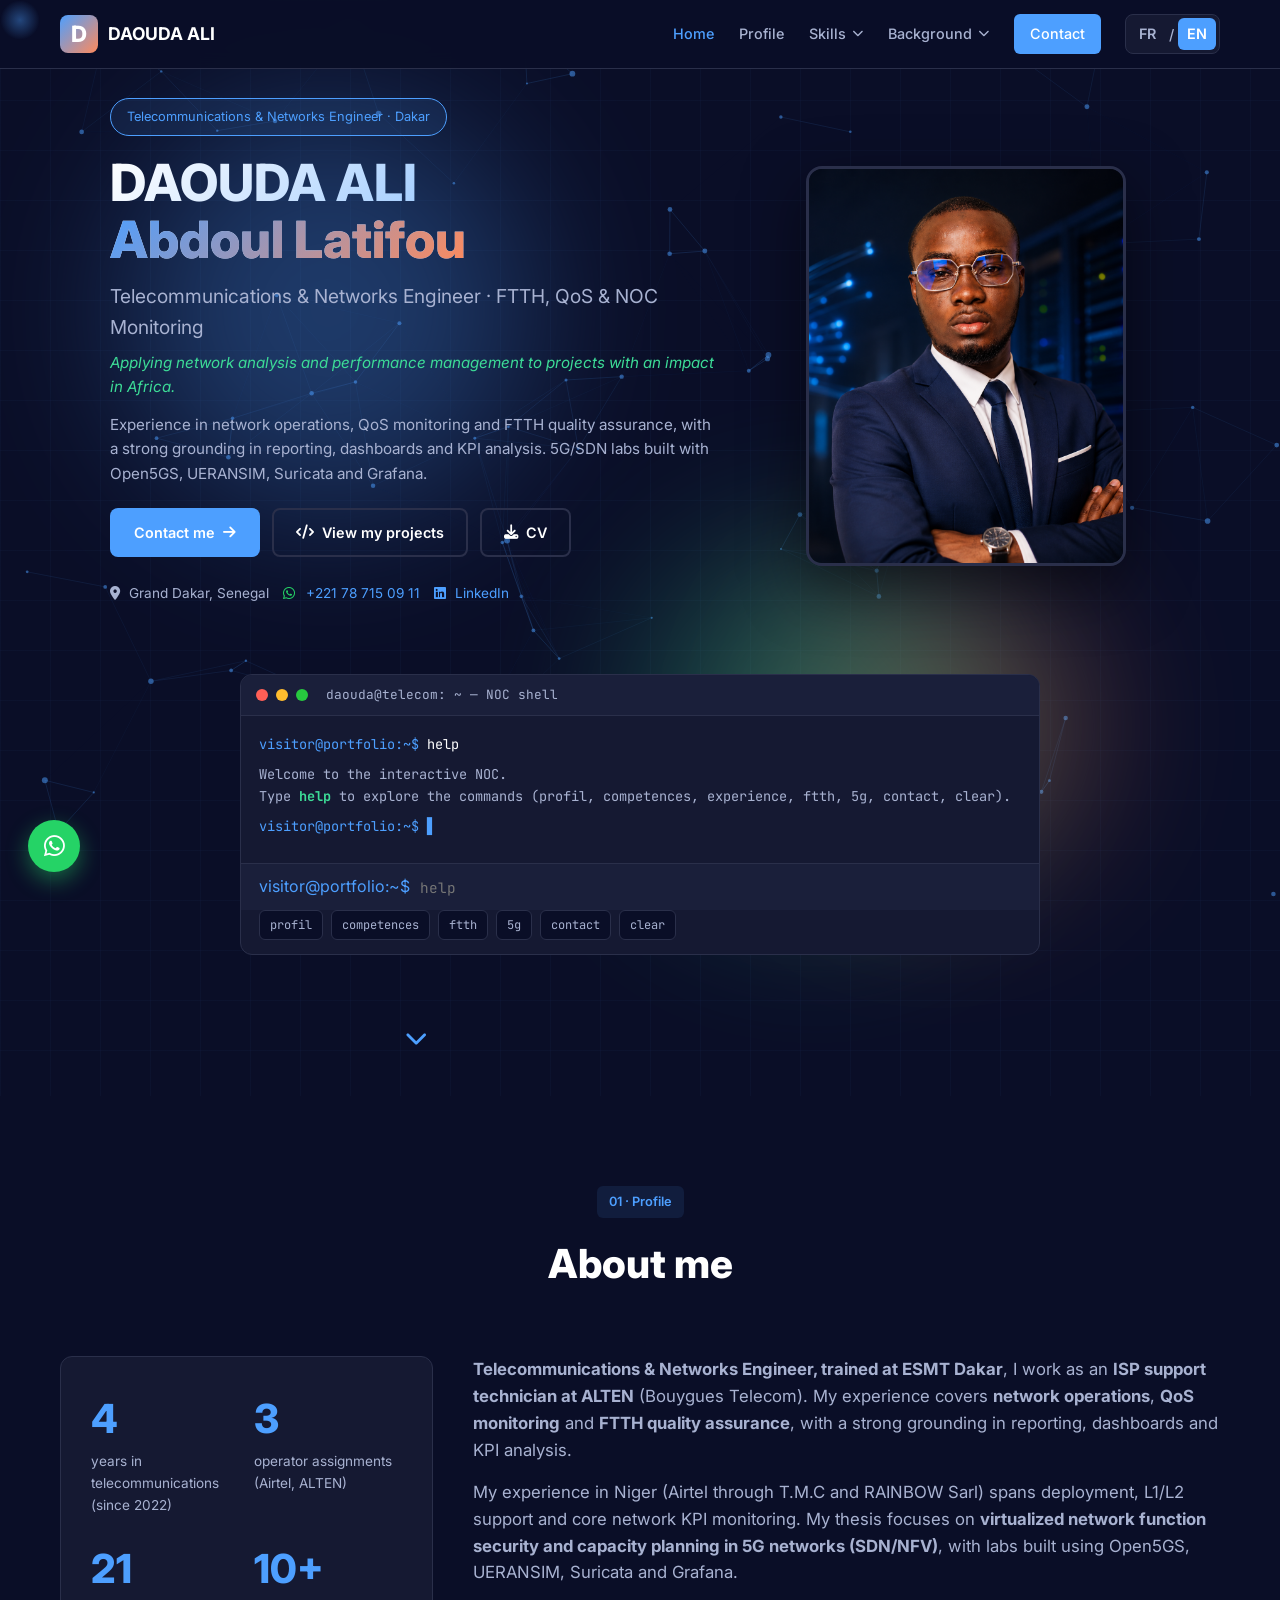
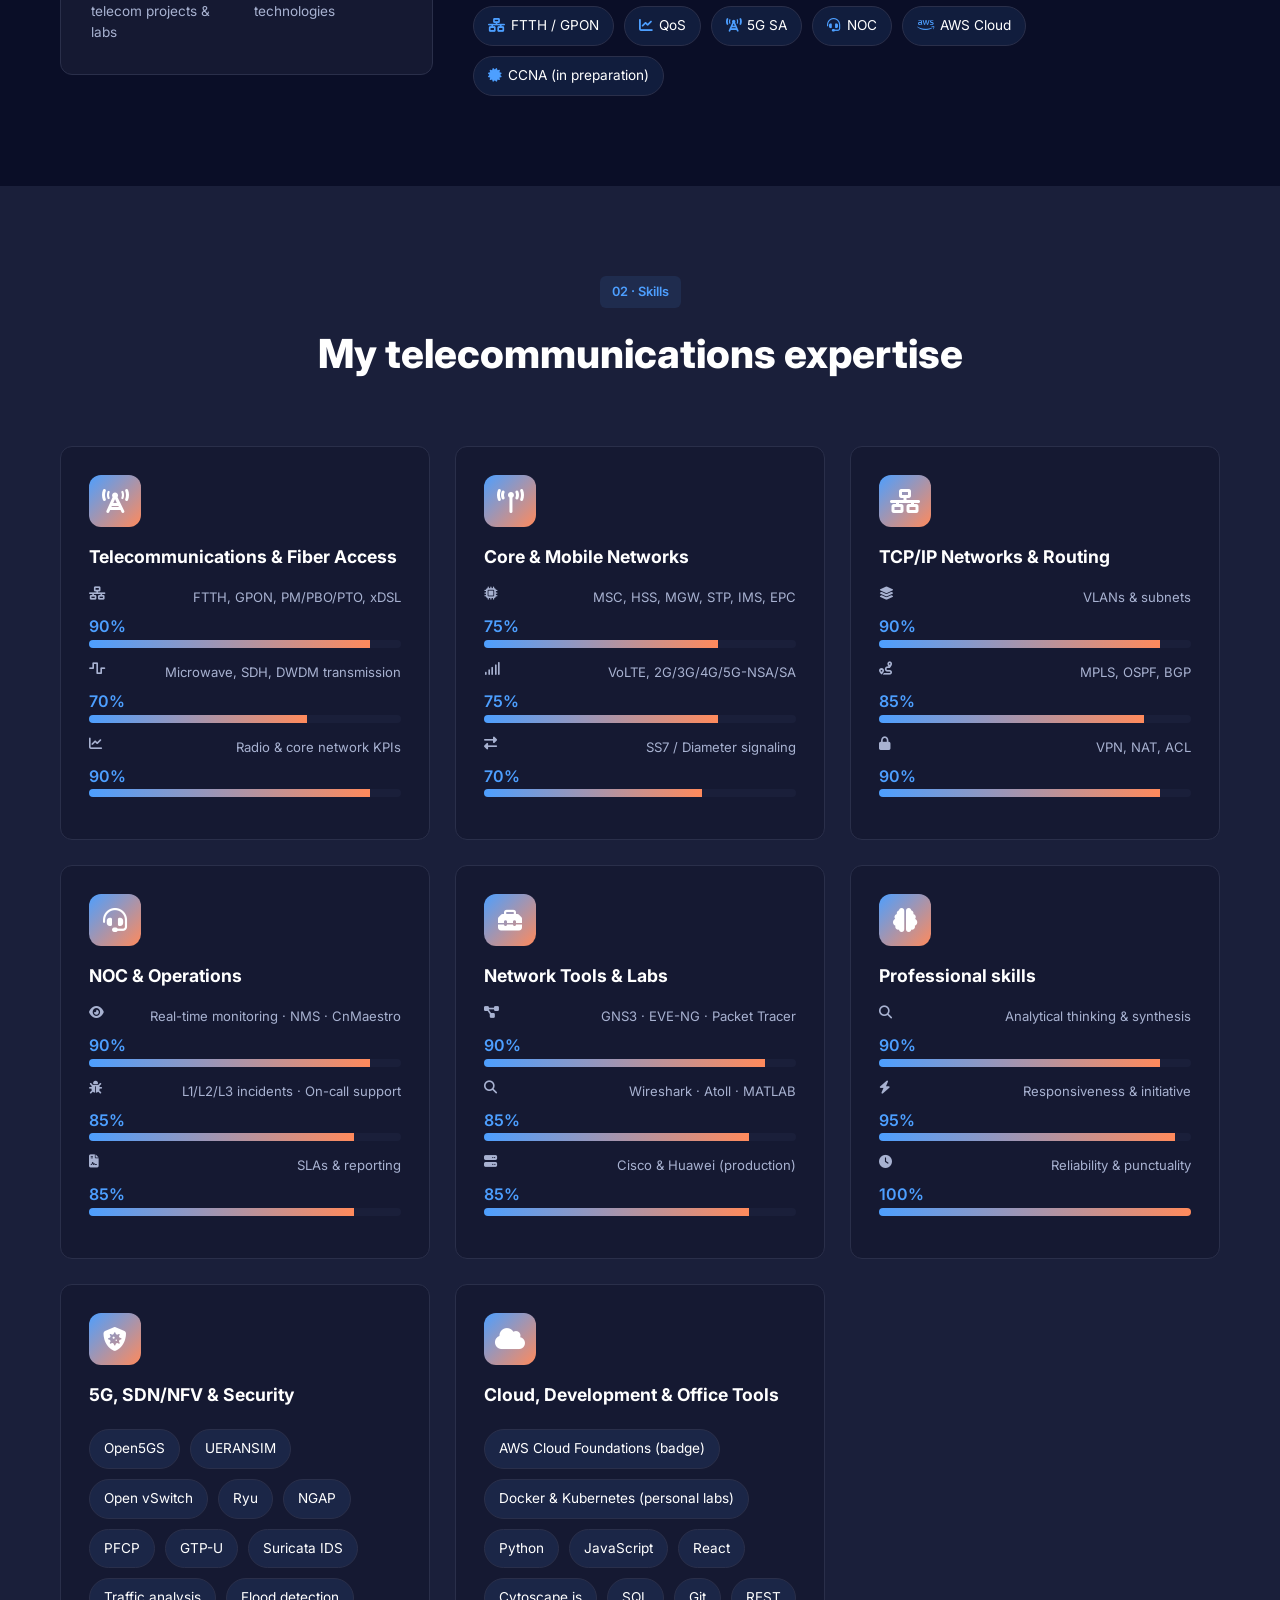
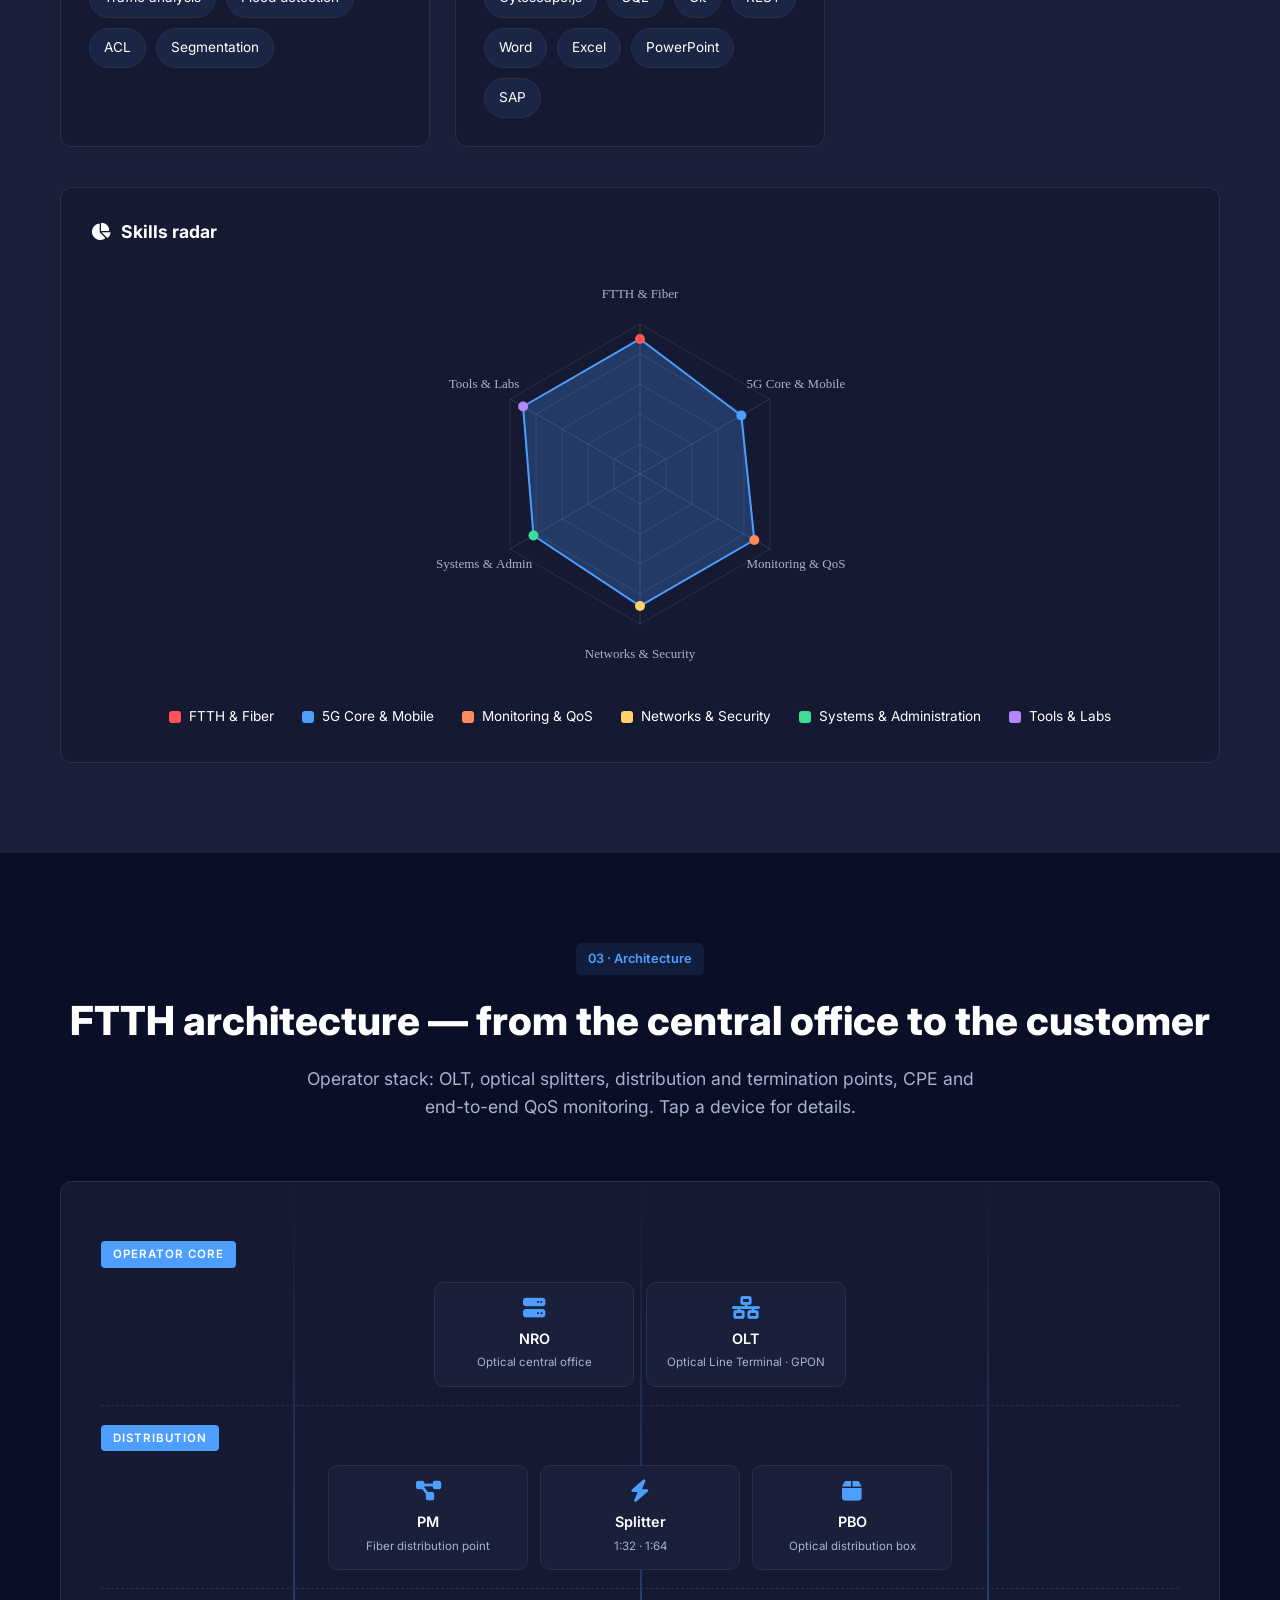
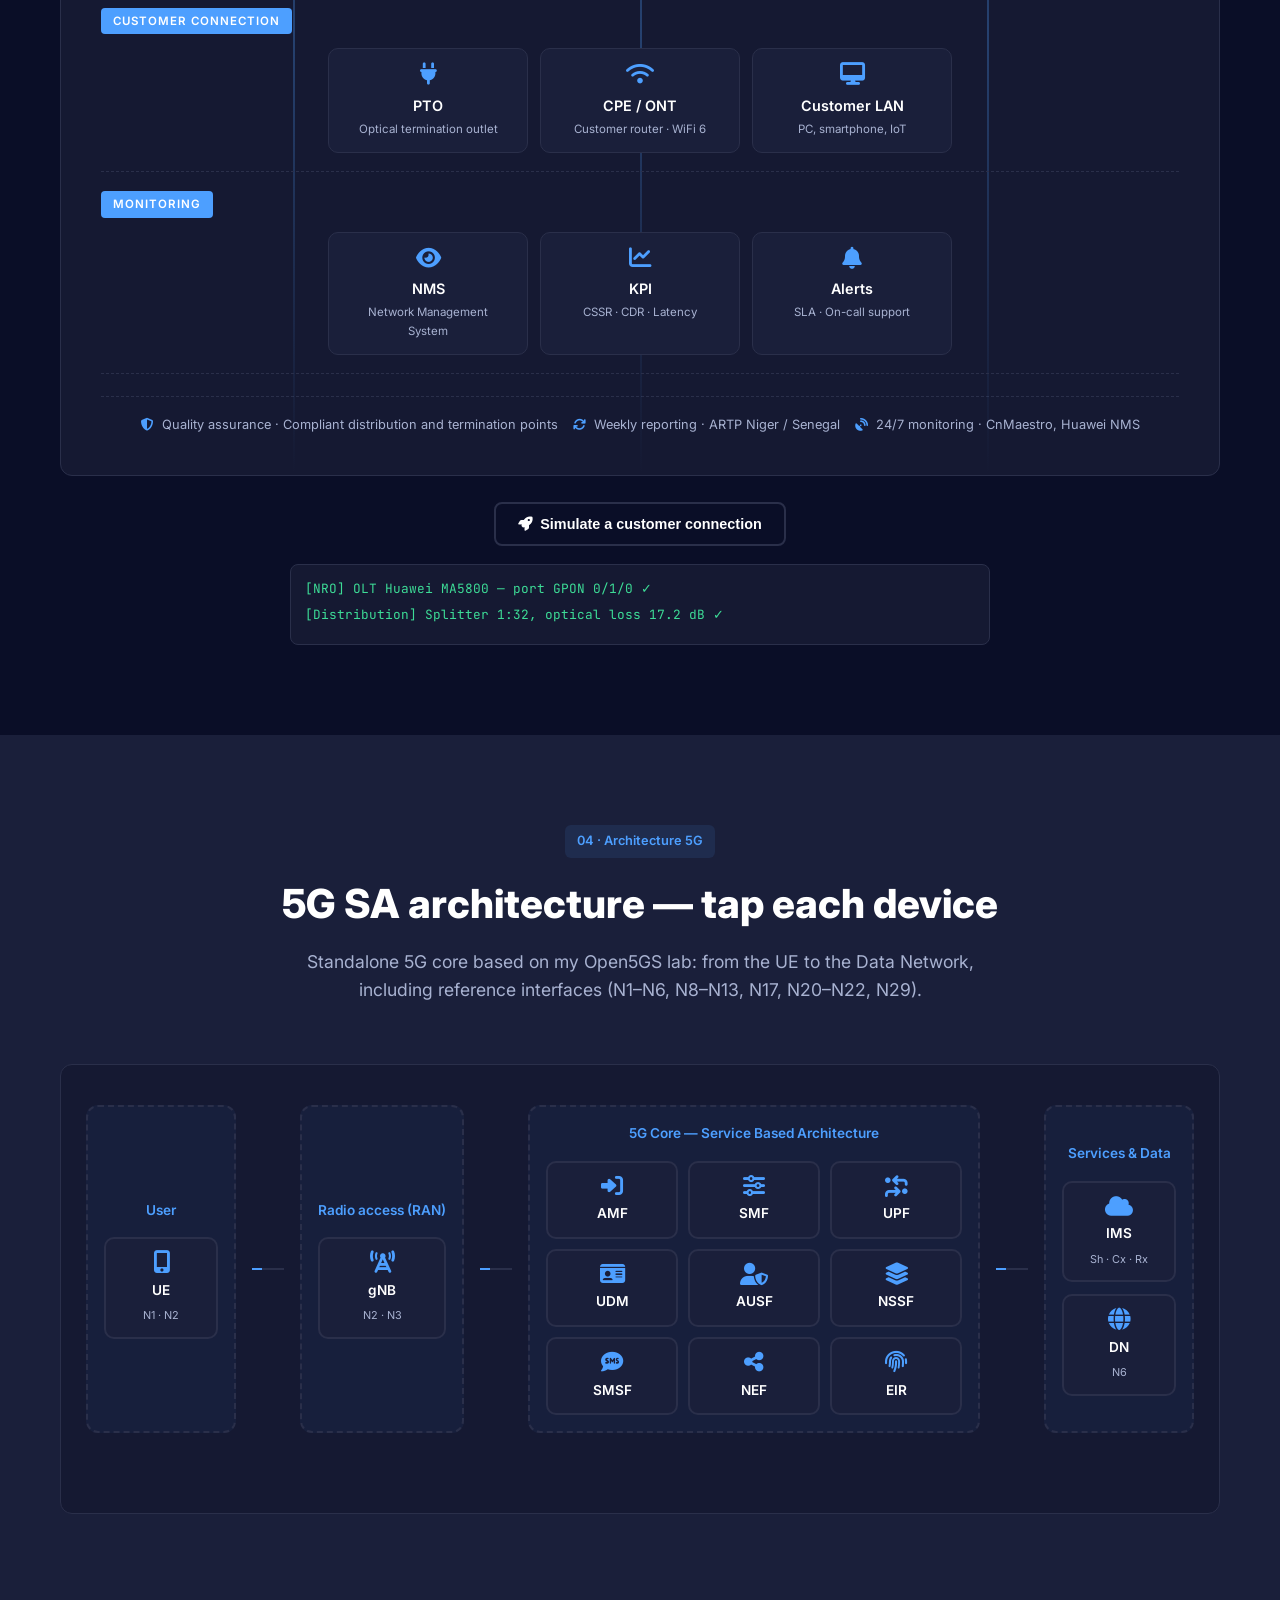
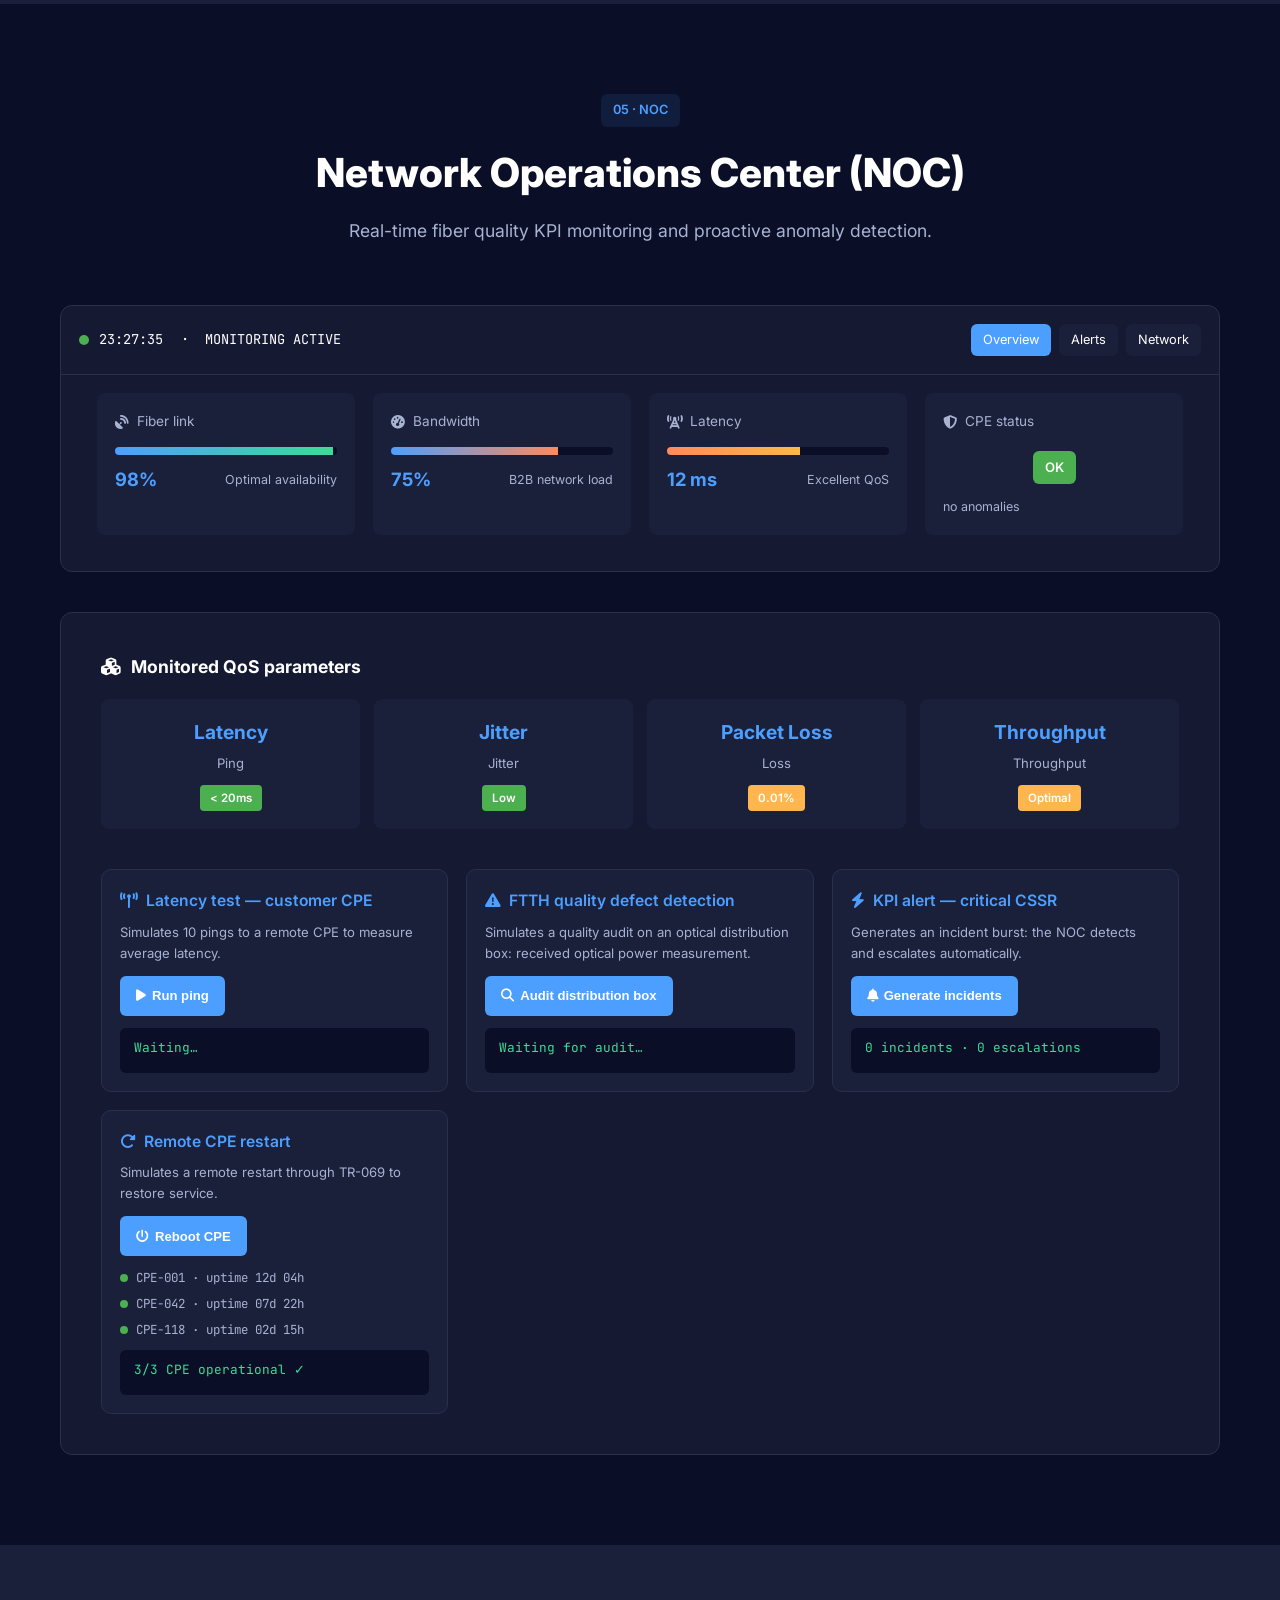
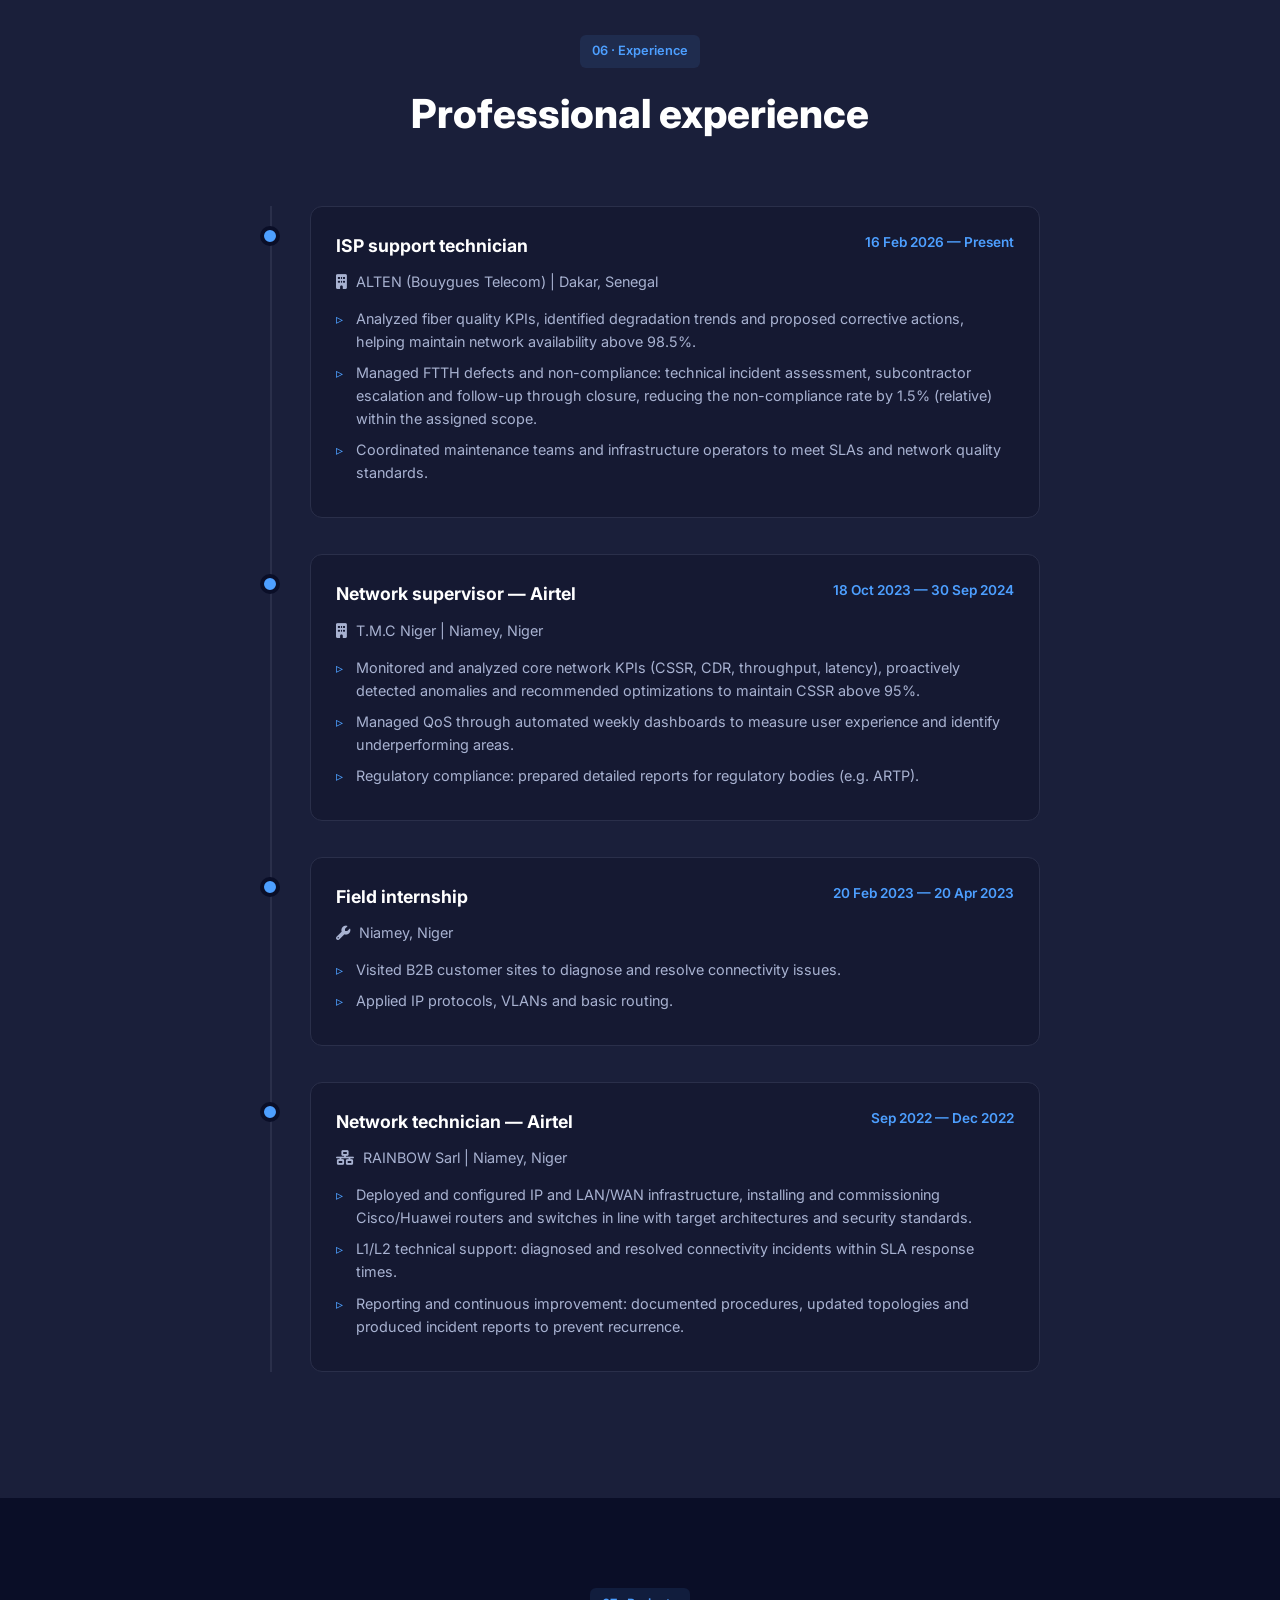
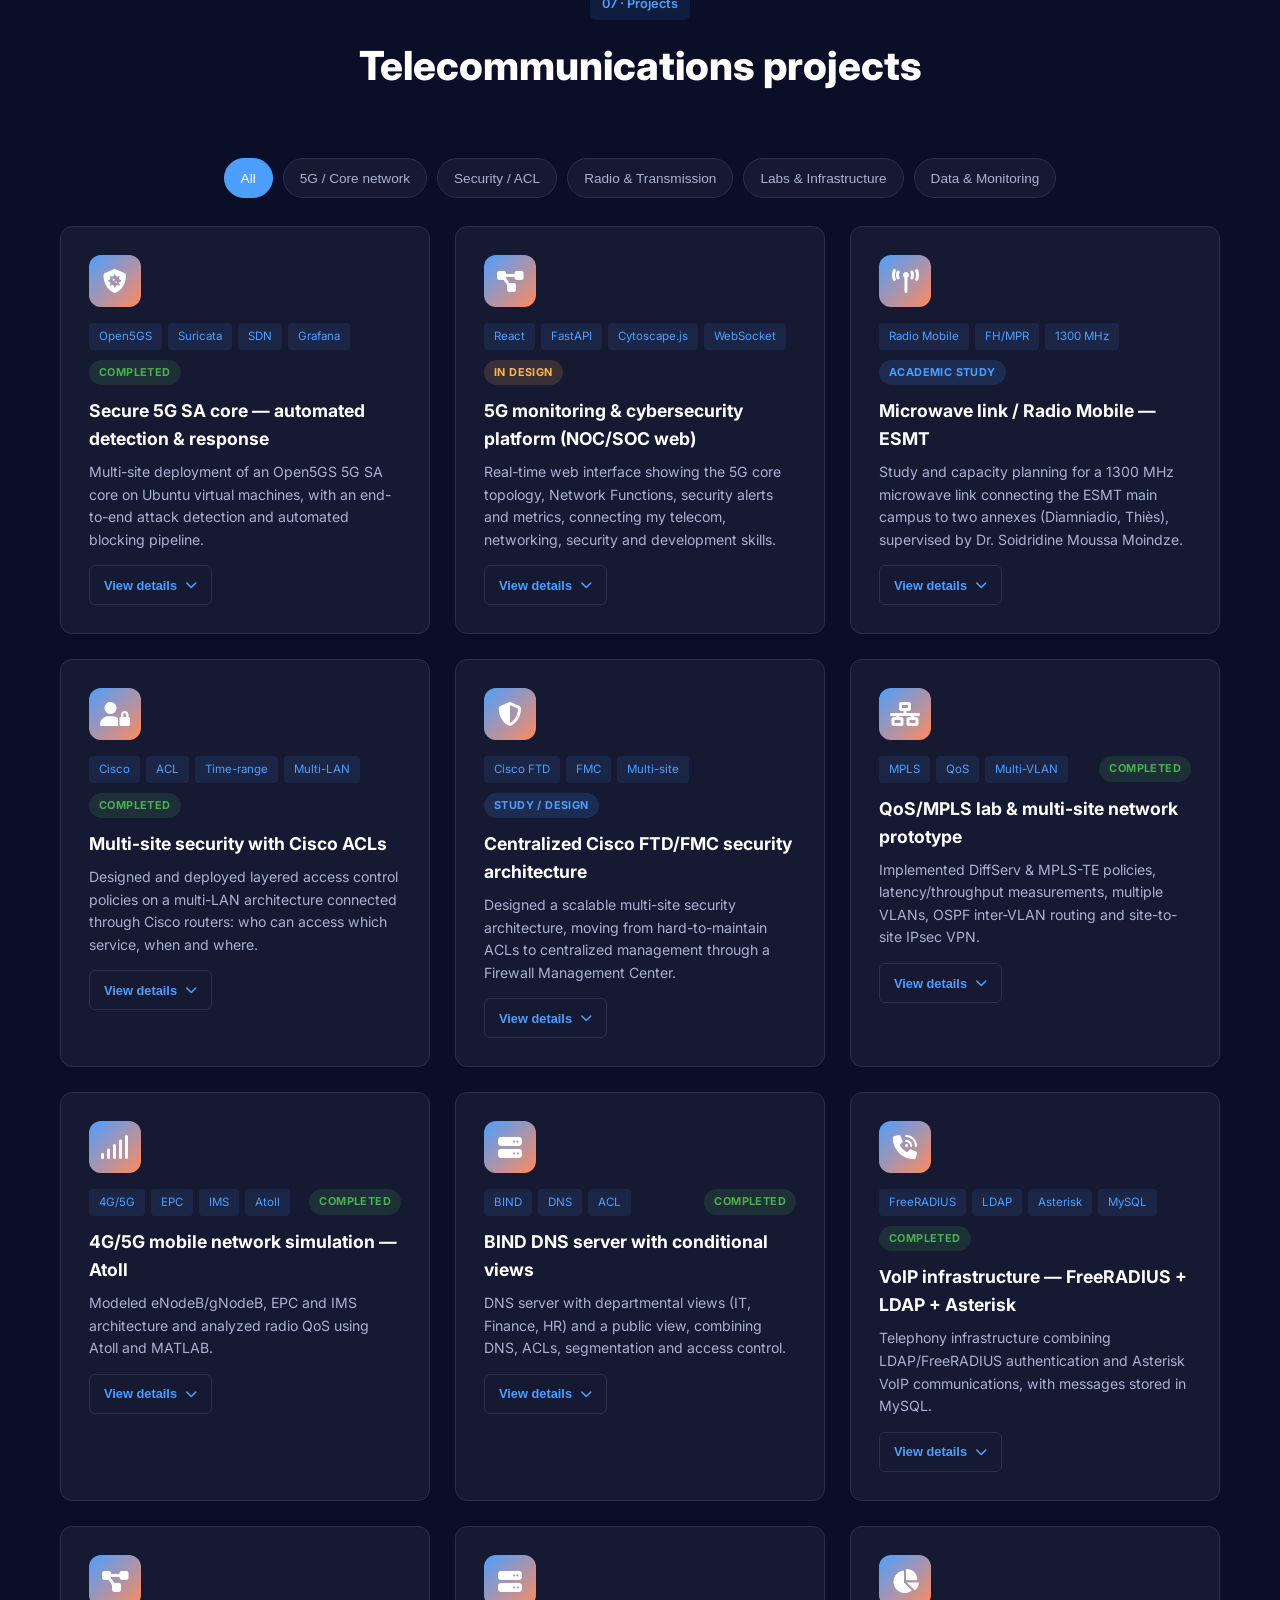
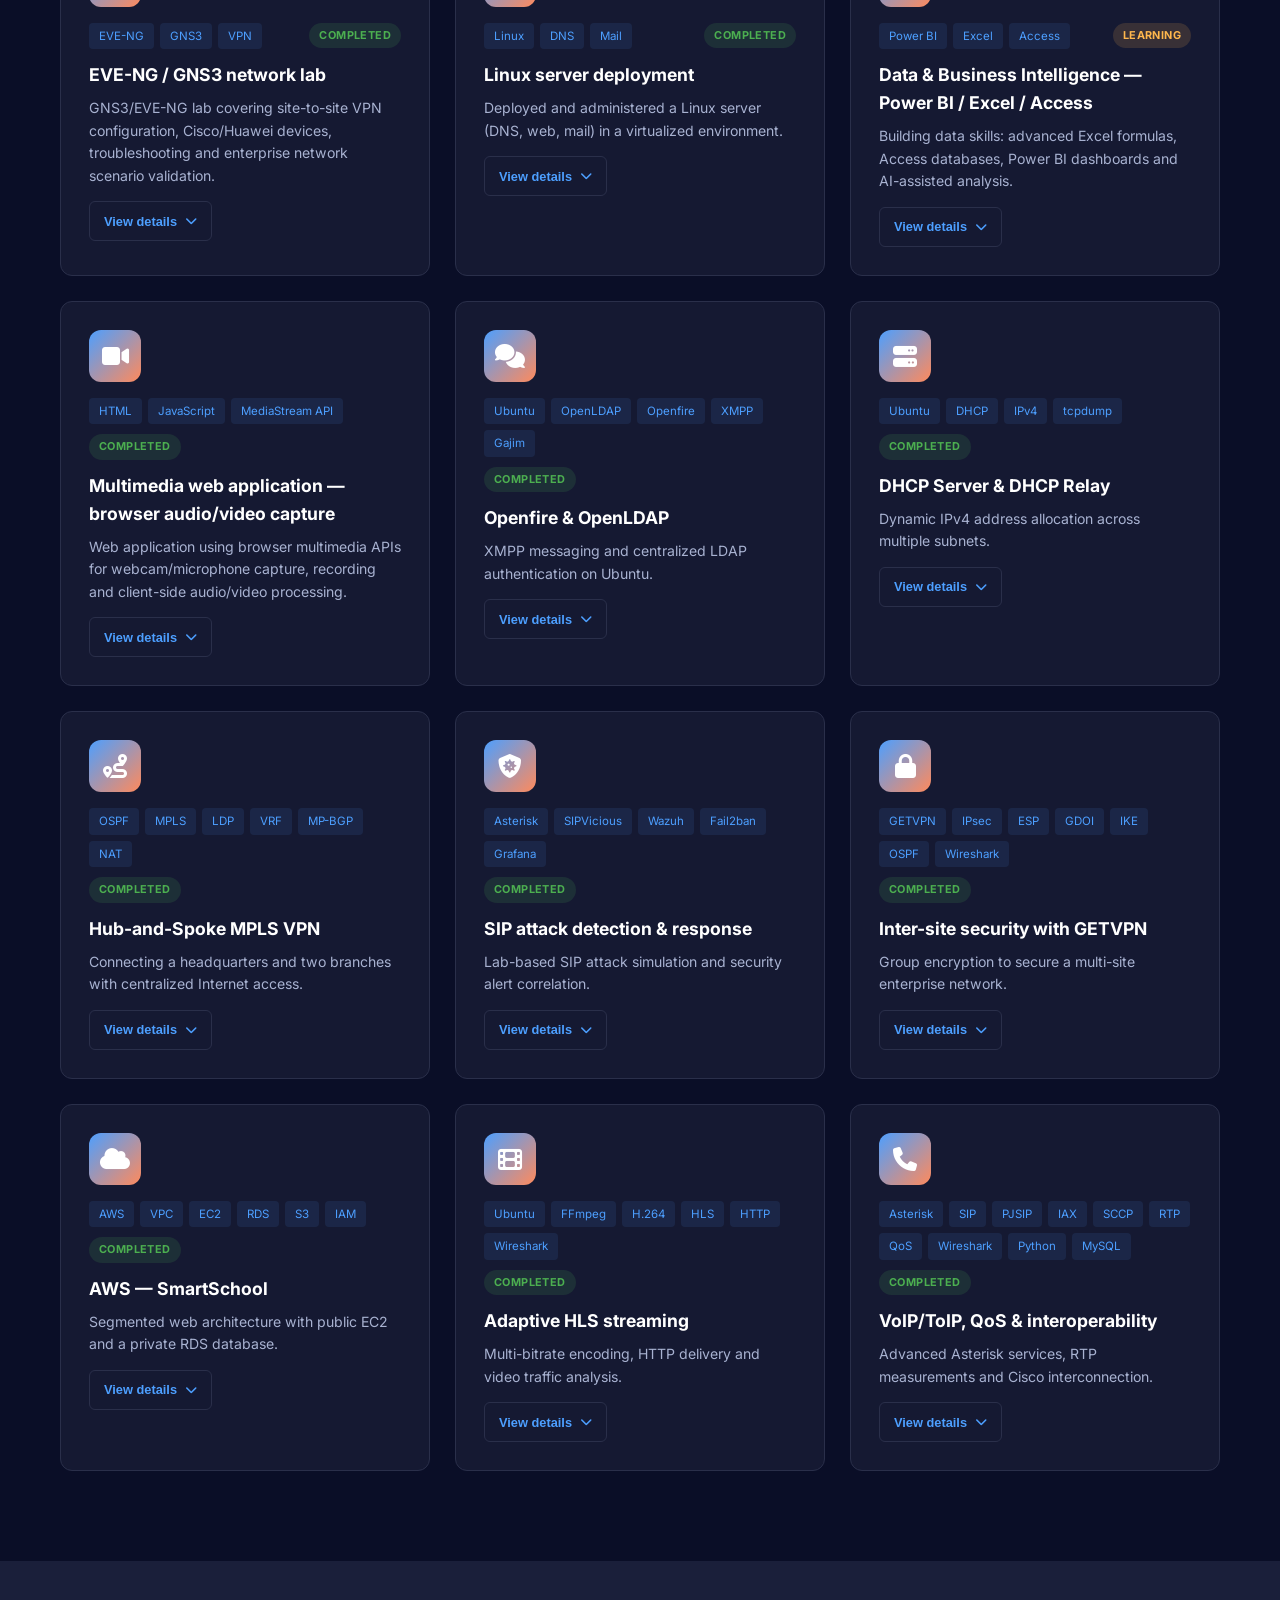
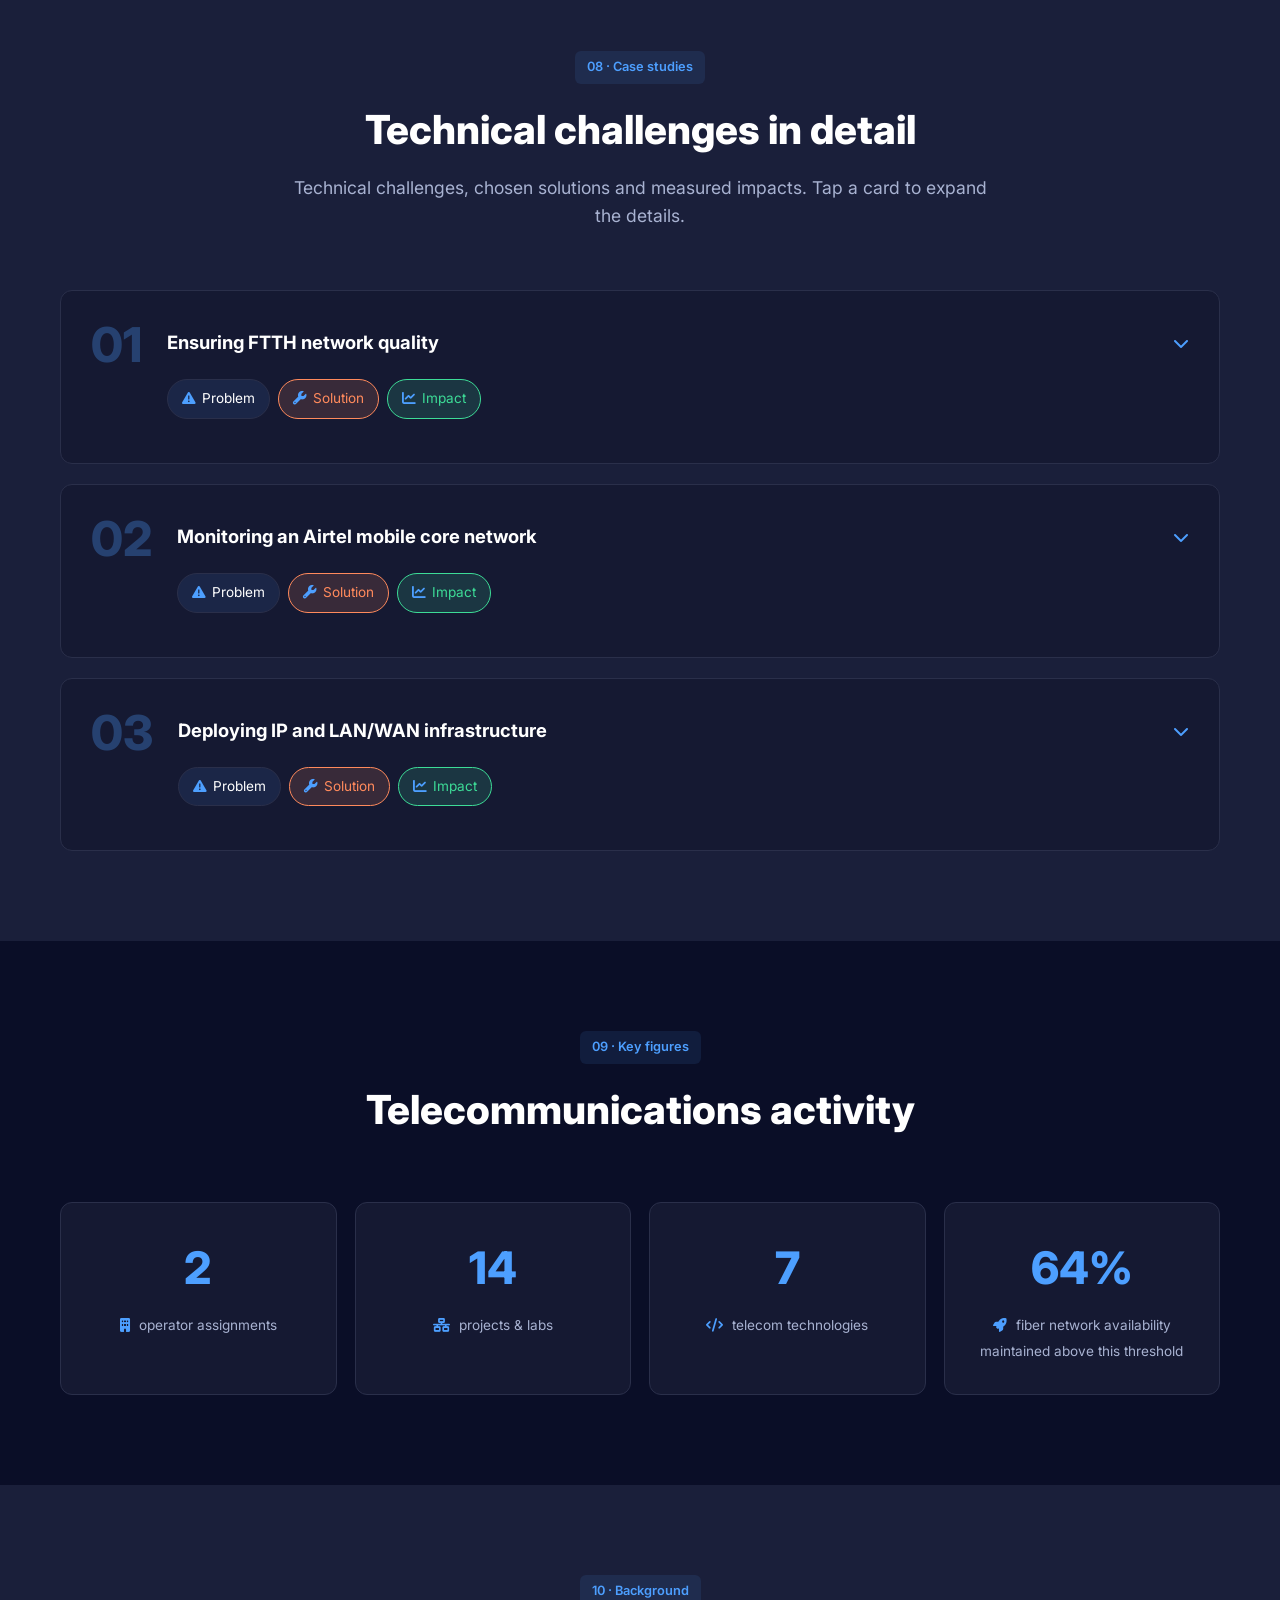
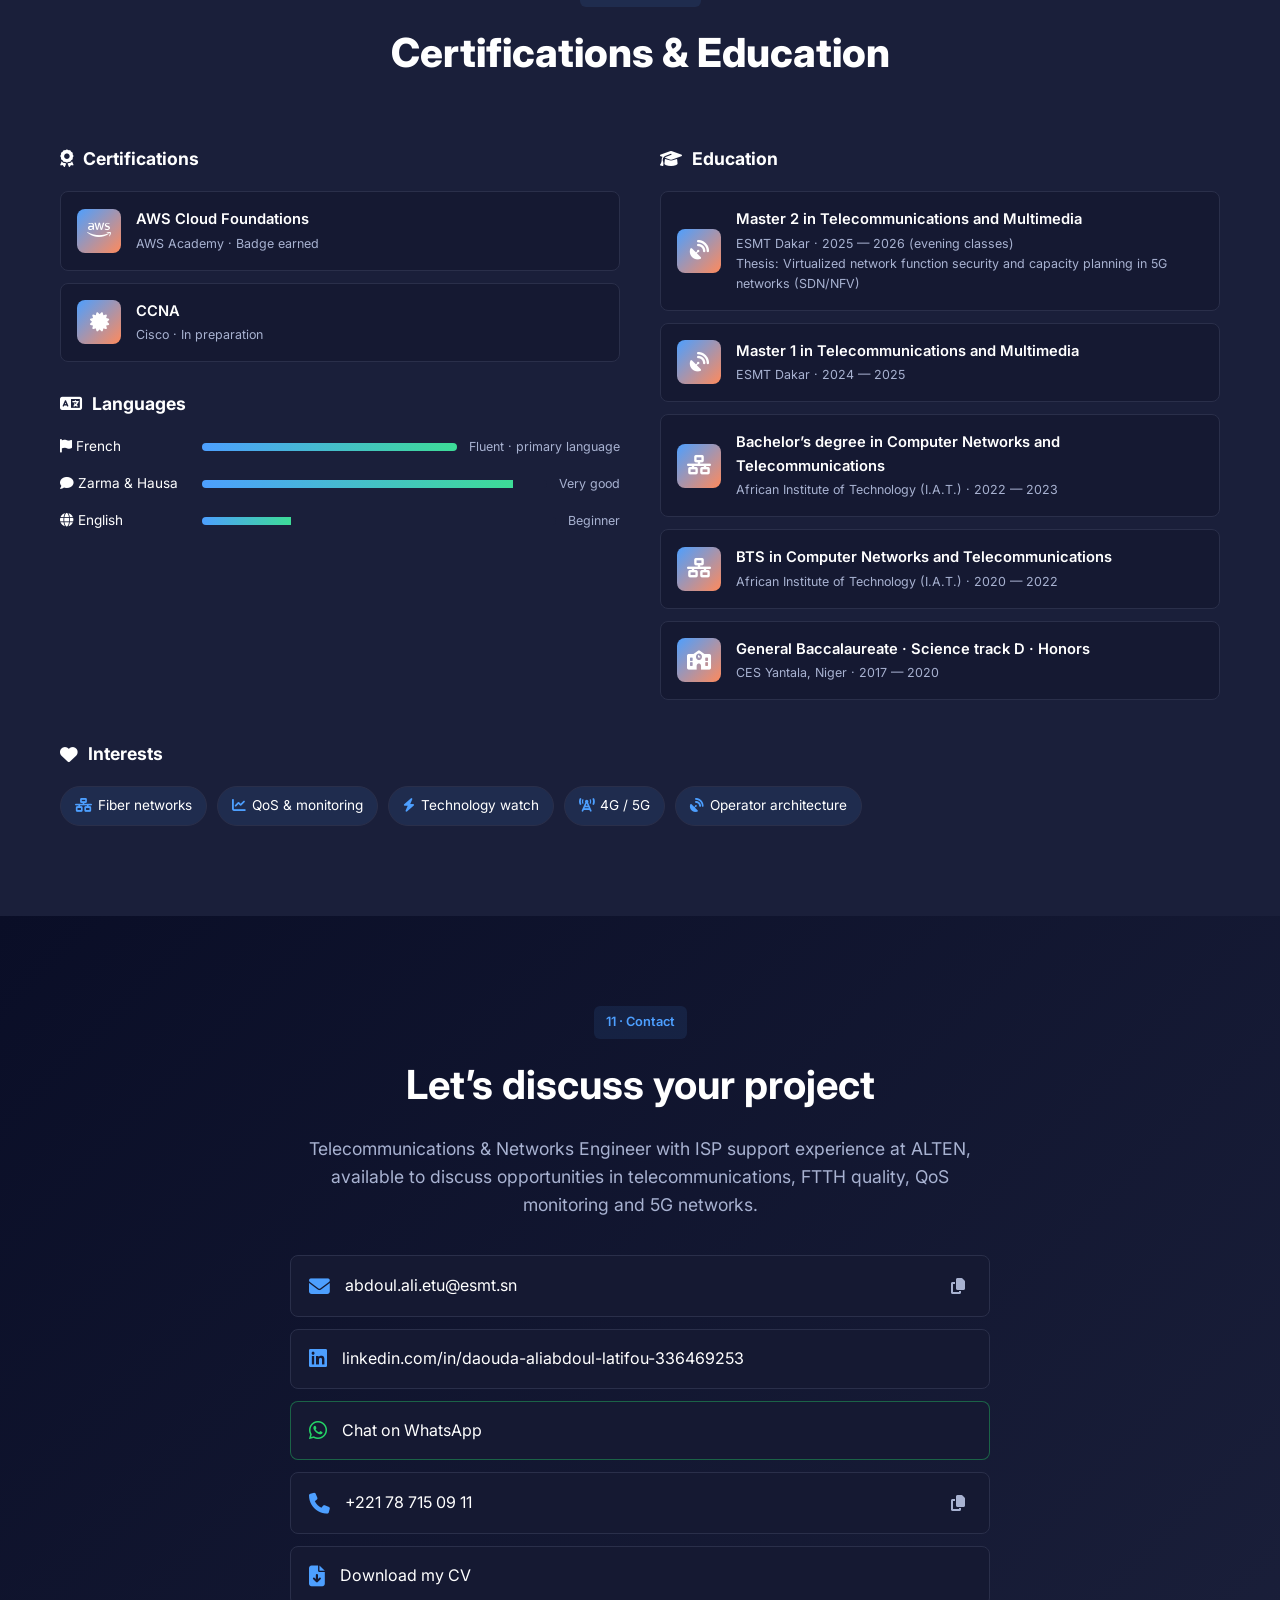
==== commit 95cb217a: "Unify all 21 telecom projects under existing cards and filters" ====
--- a/en.html
+++ b/en.html
@@ -1,45 +1,44 @@
-<!DOCTYPE html>
-<html lang="en">
-<head>
-  <meta charset="UTF-8" />
-  <meta name="viewport" content="width=device-width, initial-scale=1.0, viewport-fit=cover" />
-  <meta name="theme-color" content="#020617" />
-  <title>DAOUDA ALI Abdoul Latifou — Telecommunications & Networks | FTTH, QoS, 5G, NOC</title>
-  <meta name="description" content="DAOUDA ALI Abdoul Latifou, Telecommunications and Networks Engineer in Dakar. FTTH, QoS, NOC, 5G, security, cloud and class projects.">
-  <meta name="keywords" content="Daouda Ali, Télécoms, Réseaux, FTTH, GPON, QoS, ALTEN, ESMT, Dakar, NOC, Airtel, ACL, Cisco, 5G, Open5GS, Suricata, SDN" />
-  <meta name="author" content="DAOUDA ALI Abdoul Latifou" />
-  <meta name="robots" content="index, follow" />
-  <link rel="canonical" href="https://aldah-tech.github.io/en.html" />
-  <link rel="icon" type="image/svg+xml" href="assets/img/favicon.svg" />
-
-  <meta property="og:type" content="website" />
-  <meta property="og:title" content="DAOUDA ALI Abdoul Latifou — Telecommunications & Networks (FTTH, QoS, 5G)" />
-  <meta property="og:description" content="Telecommunications and Networks Engineer. FTTH, QoS, NOC, 5G, cloud and cybersecurity.">
-  <meta property="og:locale" content="en_GB" />
-  <meta property="og:site_name" content="DAOUDA ALI — Portfolio" />
-  <meta name="twitter:card" content="summary_large_image" />
-  <meta name="twitter:title" content="DAOUDA ALI Abdoul Latifou — Telecommunications & Networks (FTTH, QoS, 5G)" />
-
-  <script type="application/ld+json">
-    {
-      "@context": "https://schema.org",
-      "@type": "Person",
-      "name": "DAOUDA ALI Abdoul Latifou",
-      "jobTitle": "Telecommunications and Networks Engineer",
-      "description": "Telecommunications and Networks Engineer specializing in FTTH, QoS, NOC monitoring and 5G/SDN labs.",
-      "email": "mailto:abdoul.ali.etu@esmt.sn",
-      "telephone": "+221787150911",
-      "address": { "@type": "PostalAddress", "addressLocality": "Dakar", "addressCountry": "SN" },
-      "worksFor": { "@type": "Organization", "name": "ALTEN Sénégal" },
-      "alumniOf": { "@type": "CollegeOrUniversity", "name": "ESMT — École Supérieure Multinationale des Télécommunications" }
-    }
-  </script>
-
-  <link rel="preconnect" href="https://fonts.googleapis.com" />
-  <link rel="preconnect" href="https://fonts.gstatic.com" crossorigin />
-  <link href="https://fonts.googleapis.com/css2?family=Inter:wght@300;400;500;600;700;800&family=JetBrains+Mono:wght@400;500;700&display=swap" rel="stylesheet" />
-  <link rel="stylesheet" href="https://cdnjs.cloudflare.com/ajax/libs/font-awesome/6.5.2/css/all.min.css" />
-  <link rel="stylesheet" href="assets/css/style.css" />
+<!DOCTYPE html>
+<html lang="en"><head>
+  <meta charset="UTF-8">
+  <meta name="viewport" content="width=device-width, initial-scale=1.0, viewport-fit=cover">
+  <meta name="theme-color" content="#020617">
+  <title>DAOUDA ALI Abdoul Latifou — Telecommunications &amp; Networks | FTTH, QoS, 5G, NOC</title>
+  <meta name="description" content="DAOUDA ALI Abdoul Latifou, Telecommunications and Networks Engineer in Dakar. FTTH, QoS, NOC, 5G, security, cloud and class projects.">
+  <meta name="keywords" content="Daouda Ali, Télécoms, Réseaux, FTTH, GPON, QoS, ALTEN, ESMT, Dakar, NOC, Airtel, ACL, Cisco, 5G, Open5GS, Suricata, SDN">
+  <meta name="author" content="DAOUDA ALI Abdoul Latifou">
+  <meta name="robots" content="index, follow">
+  <link rel="canonical" href="https://aldah-tech.github.io/en.html">
+  <link rel="icon" type="image/svg+xml" href="assets/img/favicon.svg">
+
+  <meta property="og:type" content="website">
+  <meta property="og:title" content="DAOUDA ALI Abdoul Latifou — Telecommunications &amp; Networks (FTTH, QoS, 5G)">
+  <meta property="og:description" content="Telecommunications and Networks Engineer. FTTH, QoS, NOC, 5G, cloud and cybersecurity.">
+  <meta property="og:locale" content="en_GB">
+  <meta property="og:site_name" content="DAOUDA ALI — Portfolio">
+  <meta name="twitter:card" content="summary_large_image">
+  <meta name="twitter:title" content="DAOUDA ALI Abdoul Latifou — Telecommunications &amp; Networks (FTTH, QoS, 5G)">
+
+  <script type="application/ld+json">
+    {
+      "@context": "https://schema.org",
+      "@type": "Person",
+      "name": "DAOUDA ALI Abdoul Latifou",
+      "jobTitle": "Telecommunications and Networks Engineer",
+      "description": "Telecommunications and Networks Engineer specializing in FTTH, QoS, NOC monitoring and 5G/SDN labs.",
+      "email": "mailto:abdoul.ali.etu@esmt.sn",
+      "telephone": "+221787150911",
+      "address": { "@type": "PostalAddress", "addressLocality": "Dakar", "addressCountry": "SN" },
+      "worksFor": { "@type": "Organization", "name": "ALTEN Sénégal" },
+      "alumniOf": { "@type": "CollegeOrUniversity", "name": "ESMT — École Supérieure Multinationale des Télécommunications" }
+    }
+  </script>
+
+  <link rel="preconnect" href="https://fonts.googleapis.com">
+  <link rel="preconnect" href="https://fonts.gstatic.com" crossorigin="">
+  <link href="https://fonts.googleapis.com/css2?family=Inter:wght@300;400;500;600;700;800&amp;family=JetBrains+Mono:wght@400;500;700&amp;display=swap" rel="stylesheet">
+  <link rel="stylesheet" href="https://cdnjs.cloudflare.com/ajax/libs/font-awesome/6.5.2/css/all.min.css">
+  <link rel="stylesheet" href="assets/css/style.css">
 <style>
 .language-switch{display:inline-flex;align-items:center;gap:7px;padding:5px;border:1px solid #cbd5e1;border-radius:15px;background:#f3f5f9;flex-shrink:0;font:800 14px Inter,sans-serif}
 .language-switch a{display:block;padding:10px 12px;border-radius:10px;text-decoration:none;color:#1e3a5f}.language-switch a[aria-current="page"]{background:#1e3a5f;color:white}.language-switch span{color:#64748b}
@@ -68,1078 +67,1079 @@
 @media(min-width:1025px){.nav__menu{margin-left:auto}.language-switch{margin-left:0}}
 @media(max-width:1024px){.nav__inner{gap:12px}.language-switch{margin-left:auto}}
 @media(max-width:767px){.language-switch{height:38px;padding:2px;gap:3px}.language-switch a{height:32px;min-width:32px;padding:0 7px}.nav__inner{gap:10px}}
-</style><link rel="alternate" hreflang="fr" href="https://aldah-tech.github.io/"><link rel="alternate" hreflang="en" href="https://aldah-tech.github.io/en.html"></head>
-<body>
-  <div class="scroll-progress" id="scrollProgress" aria-hidden="true"></div>
-  <div class="cursor-glow" id="cursorGlow" aria-hidden="true"></div>
-
-  <header class="nav">
-    <div class="nav__inner">
-      <a href="#home" class="nav__logo">
-        <span class="nav__logo-mark">D</span>
-        <span class="nav__logo-text">DAOUDA ALI</span>
-      </a>
-      <nav class="nav__menu" id="navMenu" aria-label="Main navigation">
-        <a href="#home" class="nav__link">Home</a>
-        <a href="#profil" class="nav__link">Profile</a>
-        <div class="nav__dropdown">
-          <button type="button" class="nav__dropdown-toggle" aria-expanded="false">Skills <i class="fa-solid fa-chevron-down"></i></button>
-          <div class="nav__dropdown-menu">
-            <a href="#competences" class="nav__dropdown-link">Overview</a>
-            <a href="#architecture" class="nav__dropdown-link">Architecture FTTH</a>
-            <a href="#arch5g" class="nav__dropdown-link">Architecture 5G</a>
-            <a href="#noc" class="nav__dropdown-link">NOC &amp; QoS</a>
-          </div>
-        </div>
-        <div class="nav__dropdown">
-          <button type="button" class="nav__dropdown-toggle" aria-expanded="false">Background <i class="fa-solid fa-chevron-down"></i></button>
-          <div class="nav__dropdown-menu">
-            <a href="#experience" class="nav__dropdown-link">Experience</a>
-            <a href="#projets" class="nav__dropdown-link">Projects</a>
-            <a href="#cas" class="nav__dropdown-link">Case studies</a>
-            <a href="#parcours" class="nav__dropdown-link">Education</a>
-          </div>
-        </div>
-        <a href="#contact" class="nav__link nav__link--cta">Contact</a>
-      </nav>
-      <div class="language-switch" role="group" aria-label="Language"><a href="index.html" lang="fr" hreflang="fr" >FR</a><span aria-hidden="true">/</span><a href="en.html" lang="en" hreflang="en" aria-current="page">EN</a></div><button class="nav__toggle" id="navToggle" aria-label="Open menu" aria-expanded="false">
-        <span></span><span></span><span></span>
-      </button>
-    </div>
-  </header>
-  <div class="nav__overlay" id="navOverlay" aria-hidden="true"></div>
-
-  <main>
-    <!-- HERO -->
-    <section class="hero" id="home">
-      <div class="hero__bg" aria-hidden="true">
-        <canvas class="hero__canvas" id="particleCanvas"></canvas>
-        <span class="hero__grid"></span>
-        <span class="hero__orb hero__orb--1"></span>
-        <span class="hero__orb hero__orb--2"></span>
-        <span class="hero__orb hero__orb--3"></span>
-      </div>
-      <div class="hero__inner container">
-        <div class="hero__content">
-          <div class="hero__badge reveal">Telecommunications & Networks Engineer · Dakar</div>
-          <h1 class="hero__title reveal">
-            DAOUDA ALI<br />
-            <span class="hero__title-accent">Abdoul Latifou</span>
-          </h1>
-          <p class="hero__role reveal">Telecommunications & Networks Engineer · FTTH, QoS &amp; NOC Monitoring</p>
-          <p class="hero__tagline reveal">Applying network analysis and performance management to projects with an impact in Africa.</p>
-          <p class="hero__desc reveal">
-            Experience in network operations, QoS monitoring and FTTH quality assurance, with a strong grounding in reporting, dashboards and KPI analysis. 5G/SDN labs built with Open5GS, UERANSIM, Suricata and Grafana.
-          </p>
-          <div class="hero__actions reveal">
-            <a href="#contact" class="btn btn--primary">Contact me <i class="fa-solid fa-arrow-right"></i></a>
-            <a href="#projets" class="btn btn--ghost"><i class="fa-solid fa-code"></i> View my projects</a>
-            <a href="assets/CV_Daouda_Ali.pdf" class="btn btn--ghost" download="CV-Daouda-Ali-Telecoms.pdf"><i class="fa-solid fa-download"></i> CV</a>
-          </div>
-          <div class="hero__meta reveal">
-            <button type="button" class="hero__meta-copy" data-copy="+221787150911"><i class="fa-solid fa-location-dot"></i> Grand Dakar, Senegal</button>
-            <a href="https://wa.me/221787150911" target="_blank" rel="noopener" class="hero__meta-whatsapp"><i class="fa-brands fa-whatsapp"></i> +221 78 715 09 11</a>
-            <a href="https://www.linkedin.com/in/daouda-aliabdoul-latifou-336469253" target="_blank" rel="noopener">
-              <i class="fa-brands fa-linkedin"></i> LinkedIn
-            </a>
-          </div>
-        </div>
-        <div class="hero__media reveal" aria-label="Portrait">
-          <img class="hero__photo" src="assets/img/daouda.jpg" alt="Portrait of DAOUDA ALI Abdoul Latifou" onerror="this.style.display='none'" />
-        </div>
-        <div class="hero__terminal reveal">
-          <div class="terminal__bar"><span class="terminal__dot terminal__dot--red"></span><span class="terminal__dot terminal__dot--yellow"></span><span class="terminal__dot terminal__dot--green"></span><span class="terminal__title">daouda@telecom: ~ — NOC shell</span></div>
-          <div class="terminal__body terminal__body--shell" id="shellBody" aria-live="polite">
-            <p class="t-line"><span class="t-prompt">visitor@portfolio:~$</span> <span class="t-typed">help</span></p>
-            <p class="t-out t-out--block">
-              Welcome to the interactive NOC.<br>
-              Type <strong>help</strong> to explore the commands (profil, competences, experience, ftth, 5g, contact, clear).
-            </p>
-            <p class="t-line t-blink"><span class="t-prompt">visitor@portfolio:~$</span> <span class="t-cursor">▋</span></p>
-          </div>
-          <form class="shell__form" id="shellForm" autocomplete="off">
-            <span class="t-prompt">visitor@portfolio:~$</span>
-            <input type="text" class="shell__input" id="shellInput" placeholder="help" spellcheck="false" autocomplete="off" inputmode="text" enterkeyhint="send" />
-          </form>
-          <div class="shell__quick" id="shellQuick" aria-hidden="true">
-            <button type="button" data-cmd="profil">profil</button>
-            <button type="button" data-cmd="competences">competences</button>
-            <button type="button" data-cmd="ftth">ftth</button>
-            <button type="button" data-cmd="5g">5g</button>
-            <button type="button" data-cmd="contact">contact</button>
-            <button type="button" data-cmd="clear">clear</button>
-          </div>
-        </div>
-        <a href="#profil" class="hero__scroll" aria-label="Scroll to profile"><i class="fa-solid fa-chevron-down"></i></a>
-      </div>
-    </section>
-
-    <!-- 01 PROFIL -->
-    <section class="section" id="profil">
-      <div class="container">
-        <div class="section__head reveal">
-          <span class="section__tag">01 · Profile</span>
-          <h2 class="section__title">About me</h2>
-        </div>
-        <div class="profil">
-          <div class="profil__card reveal">
-            <div class="profil__stat"><div class="profil__stat-num" data-count="4" data-suffix="">0</div><div class="profil__stat-label">years in telecommunications (since 2022)</div></div>
-            <div class="profil__stat"><div class="profil__stat-num" data-count="3">0</div><div class="profil__stat-label">operator assignments (Airtel, ALTEN)</div></div>
-            <div class="profil__stat"><div class="profil__stat-num" data-count="21">0</div><div class="profil__stat-label">telecom projects &amp; labs</div></div>
-            <div class="profil__stat"><div class="profil__stat-num" data-count="10" data-suffix="+">0</div><div class="profil__stat-label">technologies</div></div>
-          </div>
-          <div class="profil__text reveal">
-            <p>
-              <strong>Telecommunications &amp; Networks Engineer, trained at ESMT Dakar</strong>, I work as an
-              <strong>ISP support technician at ALTEN</strong> (Bouygues Telecom). My experience covers
-              <strong>network operations</strong>, <strong>QoS monitoring</strong> and
-              <strong>FTTH quality assurance</strong>, with a strong grounding in reporting, dashboards and KPI analysis.
-            </p>
-            <p>
-              My experience in Niger (Airtel through T.M.C and RAINBOW Sarl) spans deployment, L1/L2 support and core network KPI monitoring. My thesis focuses on
-              <strong>virtualized network function security and capacity planning in 5G networks (SDN/NFV)</strong>, with labs built using Open5GS, UERANSIM, Suricata and Grafana.
-            </p>
-            <div class="profil__chips">
-              <span class="chip"><i class="fa-solid fa-network-wired"></i> FTTH / GPON</span>
-              <span class="chip"><i class="fa-solid fa-chart-line"></i> QoS</span>
-              <span class="chip"><i class="fa-solid fa-tower-cell"></i> 5G SA</span>
-              <span class="chip"><i class="fa-solid fa-headset"></i> NOC</span>
-              <span class="chip"><i class="fa-brands fa-aws"></i> AWS Cloud</span>
-              <span class="chip"><i class="fa-solid fa-certificate"></i> CCNA (in preparation)</span>
-            </div>
-          </div>
-        </div>
-      </div>
-    </section>
-
-    <!-- 02 COMPÉTENCES -->
-    <section class="section section--alt" id="competences">
-      <div class="container">
-        <div class="section__head reveal">
-          <span class="section__tag">02 · Skills</span>
-          <h2 class="section__title">My telecommunications expertise</h2>
-        </div>
-        <div class="skills">
-          <article class="skill reveal">
-            <div class="skill__icon"><i class="fa-solid fa-tower-cell"></i></div>
-            <h3 class="skill__title">Telecommunications &amp; Fiber Access</h3>
-            <div class="skill__bars">
-              <div class="bar"><span class="bar__label"><i class="fa-solid fa-network-wired"></i> FTTH, GPON, PM/PBO/PTO, xDSL</span><span class="bar__pct">90%</span><div class="bar__track"><span class="bar__fill" data-width="90"></span></div></div>
-              <div class="bar"><span class="bar__label"><i class="fa-solid fa-wave-square"></i> Microwave, SDH, DWDM transmission</span><span class="bar__pct">70%</span><div class="bar__track"><span class="bar__fill" data-width="70"></span></div></div>
-              <div class="bar"><span class="bar__label"><i class="fa-solid fa-chart-line"></i> Radio &amp; core network KPIs</span><span class="bar__pct">90%</span><div class="bar__track"><span class="bar__fill" data-width="90"></span></div></div>
-            </div>
-          </article>
-          <article class="skill reveal">
-            <div class="skill__icon"><i class="fa-solid fa-tower-broadcast"></i></div>
-            <h3 class="skill__title">Core &amp; Mobile Networks</h3>
-            <div class="skill__bars">
-              <div class="bar"><span class="bar__label"><i class="fa-solid fa-microchip"></i> MSC, HSS, MGW, STP, IMS, EPC</span><span class="bar__pct">75%</span><div class="bar__track"><span class="bar__fill" data-width="75"></span></div></div>
-              <div class="bar"><span class="bar__label"><i class="fa-solid fa-signal"></i> VoLTE, 2G/3G/4G/5G-NSA/SA</span><span class="bar__pct">75%</span><div class="bar__track"><span class="bar__fill" data-width="75"></span></div></div>
-              <div class="bar"><span class="bar__label"><i class="fa-solid fa-right-left"></i> SS7 / Diameter signaling</span><span class="bar__pct">70%</span><div class="bar__track"><span class="bar__fill" data-width="70"></span></div></div>
-            </div>
-          </article>
-          <article class="skill reveal">
-            <div class="skill__icon"><i class="fa-solid fa-network-wired"></i></div>
-            <h3 class="skill__title">TCP/IP Networks &amp; Routing</h3>
-            <div class="skill__bars">
-              <div class="bar"><span class="bar__label"><i class="fa-solid fa-layer-group"></i> VLANs &amp; subnets</span><span class="bar__pct">90%</span><div class="bar__track"><span class="bar__fill" data-width="90"></span></div></div>
-              <div class="bar"><span class="bar__label"><i class="fa-solid fa-route"></i> MPLS, OSPF, BGP</span><span class="bar__pct">85%</span><div class="bar__track"><span class="bar__fill" data-width="85"></span></div></div>
-              <div class="bar"><span class="bar__label"><i class="fa-solid fa-lock"></i> VPN, NAT, ACL</span><span class="bar__pct">90%</span><div class="bar__track"><span class="bar__fill" data-width="90"></span></div></div>
-            </div>
-          </article>
-          <article class="skill reveal">
-            <div class="skill__icon"><i class="fa-solid fa-headset"></i></div>
-            <h3 class="skill__title">NOC &amp; Operations</h3>
-            <div class="skill__bars">
-              <div class="bar"><span class="bar__label"><i class="fa-solid fa-eye"></i> Real-time monitoring · NMS · CnMaestro</span><span class="bar__pct">90%</span><div class="bar__track"><span class="bar__fill" data-width="90"></span></div></div>
-              <div class="bar"><span class="bar__label"><i class="fa-solid fa-bug"></i> L1/L2/L3 incidents · On-call support</span><span class="bar__pct">85%</span><div class="bar__track"><span class="bar__fill" data-width="85"></span></div></div>
-              <div class="bar"><span class="bar__label"><i class="fa-solid fa-file-contract"></i> SLAs &amp; reporting</span><span class="bar__pct">85%</span><div class="bar__track"><span class="bar__fill" data-width="85"></span></div></div>
-            </div>
-          </article>
-          <article class="skill reveal">
-            <div class="skill__icon"><i class="fa-solid fa-toolbox"></i></div>
-            <h3 class="skill__title">Network Tools &amp; Labs</h3>
-            <div class="skill__bars">
-              <div class="bar"><span class="bar__label"><i class="fa-solid fa-diagram-project"></i> GNS3 · EVE-NG · Packet Tracer</span><span class="bar__pct">90%</span><div class="bar__track"><span class="bar__fill" data-width="90"></span></div></div>
-              <div class="bar"><span class="bar__label"><i class="fa-solid fa-magnifying-glass"></i> Wireshark · Atoll · MATLAB</span><span class="bar__pct">85%</span><div class="bar__track"><span class="bar__fill" data-width="85"></span></div></div>
-              <div class="bar"><span class="bar__label"><i class="fa-solid fa-server"></i> Cisco &amp; Huawei (production)</span><span class="bar__pct">85%</span><div class="bar__track"><span class="bar__fill" data-width="85"></span></div></div>
-            </div>
-          </article>
-          <article class="skill reveal">
-            <div class="skill__icon"><i class="fa-solid fa-brain"></i></div>
-            <h3 class="skill__title">Professional skills</h3>
-            <div class="skill__bars">
-              <div class="bar"><span class="bar__label"><i class="fa-solid fa-magnifying-glass"></i> Analytical thinking &amp; synthesis</span><span class="bar__pct">90%</span><div class="bar__track"><span class="bar__fill" data-width="90"></span></div></div>
-              <div class="bar"><span class="bar__label"><i class="fa-solid fa-bolt"></i> Responsiveness &amp; initiative</span><span class="bar__pct">95%</span><div class="bar__track"><span class="bar__fill" data-width="95"></span></div></div>
-              <div class="bar"><span class="bar__label"><i class="fa-solid fa-clock"></i> Reliability &amp; punctuality</span><span class="bar__pct">100%</span><div class="bar__track"><span class="bar__fill" data-width="100"></span></div></div>
-            </div>
-          </article>
-          <article class="skill reveal">
-            <div class="skill__icon"><i class="fa-solid fa-shield-virus"></i></div>
-            <h3 class="skill__title">5G, SDN/NFV &amp; Security</h3>
-            <div class="profil__chips">
-              <span class="chip">Open5GS</span><span class="chip">UERANSIM</span><span class="chip">Open vSwitch</span><span class="chip">Ryu</span>
-              <span class="chip">NGAP</span><span class="chip">PFCP</span><span class="chip">GTP-U</span>
-              <span class="chip">Suricata IDS</span><span class="chip">Traffic analysis</span><span class="chip">Flood detection</span><span class="chip">ACL</span><span class="chip">Segmentation</span>
-            </div>
-          </article>
-          <article class="skill reveal">
-            <div class="skill__icon"><i class="fa-solid fa-cloud"></i></div>
-            <h3 class="skill__title">Cloud, Development &amp; Office Tools</h3>
-            <div class="profil__chips">
-              <span class="chip">AWS Cloud Foundations (badge)</span><span class="chip">Docker &amp; Kubernetes (personal labs)</span>
-              <span class="chip">Python</span><span class="chip">JavaScript</span><span class="chip">React</span><span class="chip">Cytoscape.js</span><span class="chip">SQL</span><span class="chip">Git</span><span class="chip">REST</span>
-              <span class="chip">Word</span><span class="chip">Excel</span><span class="chip">PowerPoint</span><span class="chip">SAP</span>
-            </div>
-          </article>
-        </div>
-
-        <div class="radar reveal">
-          <div class="radar__head"><h3 class="sub-title"><i class="fa-solid fa-chart-pie"></i> Skills radar</h3></div>
-          <div class="radar__wrap">
-            <canvas id="radarChart" width="520" height="420"></canvas>
-            <ul class="radar__legend" id="radarLegend">
-              <li data-idx="0"><span class="legend-dot" style="--c:#ff5252"></span> FTTH &amp; Fiber</li>
-              <li data-idx="1"><span class="legend-dot" style="--c:#4d9fff"></span> 5G Core &amp; Mobile</li>
-              <li data-idx="2"><span class="legend-dot" style="--c:#ff8a5c"></span> Monitoring &amp; QoS</li>
-              <li data-idx="3"><span class="legend-dot" style="--c:#ffd166"></span> Networks &amp; Security</li>
-              <li data-idx="4"><span class="legend-dot" style="--c:#3ddc97"></span> Systems &amp; Administration</li>
-              <li data-idx="5"><span class="legend-dot" style="--c:#b388ff"></span> Tools &amp; Labs</li>
-            </ul>
-          </div>
-        </div>
-      </div>
-    </section>
-
-    <!-- 03 ARCHITECTURE FTTH -->
-    <section class="section" id="architecture">
-      <div class="container">
-        <div class="section__head reveal">
-          <span class="section__tag">03 · Architecture</span>
-          <h2 class="section__title">FTTH architecture — from the central office to the customer</h2>
-          <p class="section__sub">Operator stack: OLT, optical splitters, distribution and termination points, CPE and end-to-end QoS monitoring. Tap a device for details.</p>
-        </div>
-
-        <div class="arch reveal" id="archDiagram">
-          <div class="arch__flow" aria-hidden="true">
-            <div class="arch__flowline arch__flowline--1"></div>
-            <div class="arch__flowline arch__flowline--2"></div>
-            <div class="arch__flowline arch__flowline--3"></div>
-          </div>
-          <div class="arch__lane">
-            <div class="arch__lane-label"><span>Operator core</span></div>
-            <div class="arch__nodes">
-              <div class="arch__node" tabindex="0"><i class="fa-solid fa-server"></i><span>NRO</span><small>Optical central office</small></div>
-              <div class="arch__node" tabindex="0"><i class="fa-solid fa-network-wired"></i><span>OLT</span><small>Optical Line Terminal · GPON</small></div>
-            </div>
-          </div>
-          <div class="arch__lane">
-            <div class="arch__lane-label"><span>Distribution</span></div>
-            <div class="arch__nodes">
-              <div class="arch__node" tabindex="0"><i class="fa-solid fa-diagram-project"></i><span>PM</span><small>Fiber distribution point</small></div>
-              <div class="arch__node" tabindex="0"><i class="fa-solid fa-bolt"></i><span>Splitter</span><small>1:32 · 1:64</small></div>
-              <div class="arch__node" tabindex="0"><i class="fa-solid fa-box"></i><span>PBO</span><small>Optical distribution box</small></div>
-            </div>
-          </div>
-          <div class="arch__lane">
-            <div class="arch__lane-label"><span>Customer connection</span></div>
-            <div class="arch__nodes">
-              <div class="arch__node" tabindex="0"><i class="fa-solid fa-plug"></i><span>PTO</span><small>Optical termination outlet</small></div>
-              <div class="arch__node" tabindex="0"><i class="fa-solid fa-wifi"></i><span>CPE / ONT</span><small>Customer router · WiFi 6</small></div>
-              <div class="arch__node" tabindex="0"><i class="fa-solid fa-desktop"></i><span>Customer LAN</span><small>PC, smartphone, IoT</small></div>
-            </div>
-          </div>
-          <div class="arch__lane">
-            <div class="arch__lane-label"><span>Monitoring</span></div>
-            <div class="arch__nodes">
-              <div class="arch__node" tabindex="0"><i class="fa-solid fa-eye"></i><span>NMS</span><small>Network Management System</small></div>
-              <div class="arch__node" tabindex="0"><i class="fa-solid fa-chart-line"></i><span>KPI</span><small>CSSR · CDR · Latency</small></div>
-              <div class="arch__node" tabindex="0"><i class="fa-solid fa-bell"></i><span>Alerts</span><small>SLA · On-call support</small></div>
-            </div>
-          </div>
-          <div class="arch__bar">
-            <div class="arch__bar-item"><i class="fa-solid fa-shield-halved"></i> Quality assurance · Compliant distribution and termination points</div>
-            <div class="arch__bar-item"><i class="fa-solid fa-arrows-rotate"></i> Weekly reporting · ARTP Niger / Senegal</div>
-            <div class="arch__bar-item"><i class="fa-solid fa-satellite-dish"></i> 24/7 monitoring · CnMaestro, Huawei NMS</div>
-          </div>
-        </div>
-
-        <div class="arch__ops reveal">
-          <button class="btn btn--ghost" id="archDeploy"><i class="fa-solid fa-rocket"></i> Simulate a customer connection</button>
-          <div class="arch__log" id="archLog" role="log" aria-live="polite">
-            <p class="arch__log-line">[NRO] OLT Huawei MA5800 — port GPON 0/1/0 ✓</p>
-            <p class="arch__log-line">[Distribution] Splitter 1:32, optical loss 17.2 dB ✓</p>
-          </div>
-        </div>
-      </div>
-    </section>
-
-    <!-- 04 ARCHITECTURE 5G SA -->
-    <section class="section section--alt" id="arch5g">
-      <div class="container">
-        <div class="section__head reveal">
-          <span class="section__tag">04 · Architecture 5G</span>
-          <h2 class="section__title">5G SA architecture — tap each device</h2>
-          <p class="section__sub">Standalone 5G core based on my Open5GS lab: from the UE to the Data Network, including reference interfaces (N1–N6, N8–N13, N17, N20–N22, N29).</p>
-        </div>
-
-        <div class="netmap netmap--5g reveal" id="netmap5g">
-          <div class="netmap__zone">
-            <div class="netmap__zone-title">User</div>
-            <div class="netmap__node" tabindex="0" data-role="UE (IMSI)" data-desc="User Equipment: smartphone with a SIM (IMSI) registering on the 5G network. N1 NAS signaling and N2 through the gNB.">
-              <i class="fa-solid fa-mobile-screen-button"></i><span>UE</span><small>N1 · N2</small>
-            </div>
-          </div>
-
-          <div class="netmap__conn"><span class="netmap__flow"></span></div>
-
-          <div class="netmap__zone">
-            <div class="netmap__zone-title">Radio access (RAN)</div>
-            <div class="netmap__node" tabindex="0" data-role="gNodeB (gNB)" data-desc="5G radio base station connecting the UE to the core. NGAP signaling (N2) and GTP-U user traffic (N3).">
-              <i class="fa-solid fa-tower-cell"></i><span>gNB</span><small>N2 · N3</small>
-            </div>
-          </div>
-
-          <div class="netmap__conn"><span class="netmap__flow"></span></div>
-
-          <div class="netmap__zone netmap__zone--core">
-            <div class="netmap__zone-title">5G Core — Service Based Architecture</div>
-            <div class="netmap__nodes-grid">
-              <div class="netmap__node" tabindex="0" data-role="AMF" data-desc="Access & Mobility Management Function: registration, mobility and connection management. Interfaces N1, N2, N8, N12, N22."><i class="fa-solid fa-right-to-bracket"></i><span>AMF</span></div>
-              <div class="netmap__node" tabindex="0" data-role="SMF" data-desc="Session Management Function: creates PDU sessions, allocates IP addresses and controls the UPF. Interfaces N10, N11, N4."><i class="fa-solid fa-sliders"></i><span>SMF</span></div>
-              <div class="netmap__node" tabindex="0" data-role="UPF" data-desc="User Plane Function: GTP-U encapsulation and packet routing to the Data Network. Interfaces N3, N4, N6."><i class="fa-solid fa-arrows-turn-to-dots"></i><span>UPF</span></div>
-              <div class="netmap__node" tabindex="0" data-role="UDM" data-desc="Unified Data Management: subscription data, key generation and subscriber service profiles. Interfaces N8, N10, N13, N21."><i class="fa-solid fa-id-card"></i><span>UDM</span></div>
-              <div class="netmap__node" tabindex="0" data-role="AUSF" data-desc="Authentication Server Function: authenticates the UE (SIM/IMSI) and provides security keys to the AMF. Interfaces N12, N13."><i class="fa-solid fa-user-shield"></i><span>AUSF</span></div>
-              <div class="netmap__node" tabindex="0" data-role="NSSF" data-desc="Network Slice Selection Function: selects the network slice for the requested service. Interface N22."><i class="fa-solid fa-layer-group"></i><span>NSSF</span></div>
-              <div class="netmap__node" tabindex="0" data-role="SMSF" data-desc="SMS Function: SMS over NAS through the 5G core. Interfaces N11, N20, N21."><i class="fa-solid fa-comment-sms"></i><span>SMSF</span></div>
-              <div class="netmap__node" tabindex="0" data-role="NEF" data-desc="Network Exposure Function: securely exposes network capabilities to external applications. Interface N29."><i class="fa-solid fa-share-nodes"></i><span>NEF</span></div>
-              <div class="netmap__node" tabindex="0" data-role="EIR" data-desc="Equipment Identity Register: checks device IMEI against allow/block lists. Interface N17."><i class="fa-solid fa-fingerprint"></i><span>EIR</span></div>
-            </div>
-          </div>
-
-          <div class="netmap__conn"><span class="netmap__flow"></span></div>
-
-          <div class="netmap__zone">
-            <div class="netmap__zone-title">Services &amp; Data</div>
-            <div class="netmap__node" tabindex="0" data-role="IMS Core" data-desc="IMS core: voice (VoLTE / VoNR) and multimedia services, connected to UDM and UPF through Sh / Cx / Rx."><i class="fa-solid fa-cloud"></i><span>IMS</span><small>Sh · Cx · Rx</small></div>
-            <div class="netmap__node" tabindex="0" data-role="Data Network" data-desc="Data Network: Internet or operator services available to the subscriber through the UPF (N6)."><i class="fa-solid fa-globe"></i><span>DN</span><small>N6</small></div>
-          </div>
-
-          <div class="netmap__tooltip" id="netmapTooltip5g">Tap a device to see its role</div>
-        </div>
-      </div>
-    </section>
-
-    <!-- 05 NOC -->
-    <section class="section" id="noc">
-      <div class="container">
-        <div class="section__head reveal">
-          <span class="section__tag">05 · NOC</span>
-          <h2 class="section__title">Network Operations Center (NOC)</h2>
-          <p class="section__sub">Real-time fiber quality KPI monitoring and proactive anomaly detection.</p>
-        </div>
-
-        <div class="soc reveal" id="socDashboard">
-          <div class="soc__top">
-            <div class="soc__status"><span class="soc__pulse"></span> <span id="socClock">--:--:--</span> &nbsp;·&nbsp; MONITORING ACTIVE</div>
-            <div class="soc__tabs" id="socTabs">
-              <span class="soc__tab soc__tab--active" data-tab="overview">Overview</span>
-              <span class="soc__tab" data-tab="alerts">Alerts</span>
-              <span class="soc__tab" data-tab="network">Network</span>
-            </div>
-          </div>
-          <div class="soc__panel" data-panel="overview">
-            <div class="soc__grid">
-              <div class="soc__card">
-                <span class="soc__label"><i class="fa-solid fa-satellite-dish"></i> Fiber link</span>
-                <div class="soc__bar"><span class="soc__fill" data-width="98"></span></div>
-                <div class="soc__meta"><span class="soc__val">98%</span><span class="soc__hint">Optimal availability</span></div>
-              </div>
-              <div class="soc__card">
-                <span class="soc__label"><i class="fa-solid fa-gauge-high"></i> Bandwidth</span>
-                <div class="soc__bar"><span class="soc__fill soc__fill--blue" data-width="75"></span></div>
-                <div class="soc__meta"><span class="soc__val">75%</span><span class="soc__hint">B2B network load</span></div>
-              </div>
-              <div class="soc__card">
-                <span class="soc__label"><i class="fa-solid fa-tower-cell"></i> Latency</span>
-                <div class="soc__bar"><span class="soc__fill soc__fill--orange" data-width="60"></span></div>
-                <div class="soc__meta"><span class="soc__val">12 ms</span><span class="soc__hint">Excellent QoS</span></div>
-              </div>
-              <div class="soc__card">
-                <span class="soc__label"><i class="fa-solid fa-shield-halved"></i> CPE status</span>
-                <div class="soc__threat"><span class="soc__threat-badge">OK</span></div>
-                <div class="soc__meta"><span class="soc__hint">no anomalies</span></div>
-              </div>
-            </div>
-          </div>
-          <div class="soc__panel" data-panel="alerts" hidden>
-            <ul class="soc__alertlist" id="socAlertList">
-              <li><span class="soc__alert-dot soc__alert-dot--ok"></span> No active critical alerts</li>
-              <li><span class="soc__alert-dot soc__alert-dot--warn"></span> CPE-042 · slightly higher latency (monitored)</li>
-              <li><span class="soc__alert-dot soc__alert-dot--ok"></span> 99.9% SLA met over the past 30 days</li>
-            </ul>
-          </div>
-          <div class="soc__panel" data-panel="network" hidden>
-            <div class="soc__netlist">
-              <div class="soc__netitem"><span>OLT Huawei MA5800</span><span class="soc__netstate soc__netstate--on">Online</span></div>
-              <div class="soc__netitem"><span>PM Grand Dakar #14</span><span class="soc__netstate soc__netstate--on">Online</span></div>
-              <div class="soc__netitem"><span>Mermoz B2B link</span><span class="soc__netstate soc__netstate--on">Online</span></div>
-              <div class="soc__netitem"><span>CPE-042</span><span class="soc__netstate soc__netstate--warn">Monitored</span></div>
-            </div>
-          </div>
-        </div>
-
-        <div class="crypto reveal" style="margin-top: 40px;">
-          <div class="crypto__pq">
-            <h3 class="sub-title"><i class="fa-solid fa-cubes"></i> Monitored QoS parameters</h3>
-            <div class="pq-grid">
-              <div class="pq-card"><span class="pq-card__name">Latency</span><span class="pq-card__type">Ping</span><span class="pq-card__badge pq-card__badge--nist">&lt; 20ms</span></div>
-              <div class="pq-card"><span class="pq-card__name">Jitter</span><span class="pq-card__type">Jitter</span><span class="pq-card__badge pq-card__badge--nist">Low</span></div>
-              <div class="pq-card"><span class="pq-card__name">Packet Loss</span><span class="pq-card__type">Loss</span><span class="pq-card__badge pq-card__badge--safe">0.01%</span></div>
-              <div class="pq-card"><span class="pq-card__name">Throughput</span><span class="pq-card__type">Throughput</span><span class="pq-card__badge pq-card__badge--safe">Optimal</span></div>
-            </div>
-          </div>
-
-          <div class="labdemos reveal" style="margin-top: 40px;">
-            <article class="labdemo">
-              <div class="labdemo__head"><i class="fa-solid fa-tower-broadcast"></i> Latency test — customer CPE</div>
-              <p class="labdemo__desc">Simulates 10 pings to a remote CPE to measure average latency.</p>
-              <div class="labdemo__ctl">
-                <button type="button" class="ai__nn-run" id="pingRun"><i class="fa-solid fa-play"></i> Run ping</button>
-              </div>
-              <div class="labdemo__log" id="pingLog" aria-live="polite"><p class="arch__log-line">Waiting…</p></div>
-            </article>
-
-            <article class="labdemo">
-              <div class="labdemo__head"><i class="fa-solid fa-triangle-exclamation"></i> FTTH quality defect detection</div>
-              <p class="labdemo__desc">Simulates a quality audit on an optical distribution box: received optical power measurement.</p>
-              <div class="labdemo__ctl">
-                <button type="button" class="ai__nn-run" id="auditRun"><i class="fa-solid fa-magnifying-glass"></i> Audit distribution box</button>
-              </div>
-              <div class="labdemo__log" id="auditLog" aria-live="polite"><p class="arch__log-line">Waiting for audit…</p></div>
-            </article>
-
-            <article class="labdemo">
-              <div class="labdemo__head"><i class="fa-solid fa-bolt"></i> KPI alert — critical CSSR</div>
-              <p class="labdemo__desc">Generates an incident burst: the NOC detects and escalates automatically.</p>
-              <div class="labdemo__ctl">
-                <button type="button" class="ai__nn-run" id="kpiRun"><i class="fa-solid fa-bell"></i> Generate incidents</button>
-              </div>
-              <div class="labdemo__log" id="kpiLog" aria-live="polite"><p class="arch__log-line">0 incidents · 0 escalations</p></div>
-            </article>
-
-            <article class="labdemo">
-              <div class="labdemo__head"><i class="fa-solid fa-rotate-right"></i> Remote CPE restart</div>
-              <p class="labdemo__desc">Simulates a remote restart through TR-069 to restore service.</p>
-              <div class="labdemo__ctl">
-                <button type="button" class="ai__nn-run" id="rebootRun"><i class="fa-solid fa-power-off"></i> Reboot CPE</button>
-              </div>
-              <div class="labdemo__procs" id="cpeProcs">
-                <div class="proc"><span class="proc__dot proc__dot--on"></span> CPE-001 · uptime 12d 04h</div>
-                <div class="proc"><span class="proc__dot proc__dot--on"></span> CPE-042 · uptime 07d 22h</div>
-                <div class="proc"><span class="proc__dot proc__dot--on"></span> CPE-118 · uptime 02d 15h</div>
-              </div>
-              <div class="labdemo__log" id="rebootLog" aria-live="polite"><p class="arch__log-line">3/3 CPE operational ✓</p></div>
-            </article>
-          </div>
-        </div>
-      </div>
-    </section>
-
-    <!-- 06 EXPÉRIENCE -->
-    <section class="section section--alt" id="experience">
-      <div class="container">
-        <div class="section__head reveal">
-          <span class="section__tag">06 · Experience</span>
-          <h2 class="section__title">Professional experience</h2>
-        </div>
-        <div class="timeline">
-          <article class="timeline__item reveal">
-            <div class="timeline__dot"></div>
-            <div class="timeline__card">
-              <div class="timeline__head">
-                <h3 class="timeline__title">ISP support technician</h3>
-                <span class="timeline__date">16 Feb 2026 — Present</span>
-              </div>
-              <p class="timeline__org"><i class="fa-solid fa-building"></i> ALTEN (Bouygues Telecom) | Dakar, Senegal</p>
-              <ul class="timeline__list">
-                <li>Analyzed fiber quality KPIs, identified degradation trends and proposed corrective actions, helping maintain network availability above 98.5%.</li>
-                <li>Managed FTTH defects and non-compliance: technical incident assessment, subcontractor escalation and follow-up through closure, reducing the non-compliance rate by 1.5% (relative) within the assigned scope.</li>
-                <li>Coordinated maintenance teams and infrastructure operators to meet SLAs and network quality standards.</li>
-              </ul>
-            </div>
-          </article>
-          <article class="timeline__item reveal">
-            <div class="timeline__dot"></div>
-            <div class="timeline__card">
-              <div class="timeline__head">
-                <h3 class="timeline__title">Network supervisor — Airtel</h3>
-                <span class="timeline__date">18 Oct 2023 — 30 Sep 2024</span>
-              </div>
-              <p class="timeline__org"><i class="fa-solid fa-building"></i> T.M.C Niger | Niamey, Niger</p>
-              <ul class="timeline__list">
-                <li>Monitored and analyzed core network KPIs (CSSR, CDR, throughput, latency), proactively detected anomalies and recommended optimizations to maintain CSSR above 95%.</li>
-                <li>Managed QoS through automated weekly dashboards to measure user experience and identify underperforming areas.</li>
-                <li>Regulatory compliance: prepared detailed reports for regulatory bodies (e.g. ARTP).</li>
-              </ul>
-            </div>
-          </article>
-          <article class="timeline__item reveal">
-            <div class="timeline__dot"></div>
-            <div class="timeline__card">
-              <div class="timeline__head">
-                <h3 class="timeline__title">Field internship</h3>
-                <span class="timeline__date">20 Feb 2023 — 20 Apr 2023</span>
-              </div>
-              <p class="timeline__org"><i class="fa-solid fa-wrench"></i> Niamey, Niger</p>
-              <ul class="timeline__list">
-                <li>Visited B2B customer sites to diagnose and resolve connectivity issues.</li>
-                <li>Applied IP protocols, VLANs and basic routing.</li>
-              </ul>
-            </div>
-          </article>
-          <article class="timeline__item reveal">
-            <div class="timeline__dot"></div>
-            <div class="timeline__card">
-              <div class="timeline__head">
-                <h3 class="timeline__title">Network technician — Airtel</h3>
-                <span class="timeline__date">Sep 2022 — Dec 2022</span>
-              </div>
-              <p class="timeline__org"><i class="fa-solid fa-network-wired"></i> RAINBOW Sarl | Niamey, Niger</p>
-              <ul class="timeline__list">
-                <li>Deployed and configured IP and LAN/WAN infrastructure, installing and commissioning Cisco/Huawei routers and switches in line with target architectures and security standards.</li>
-                <li>L1/L2 technical support: diagnosed and resolved connectivity incidents within SLA response times.</li>
-                <li>Reporting and continuous improvement: documented procedures, updated topologies and produced incident reports to prevent recurrence.</li>
-              </ul>
-            </div>
-          </article>
-        </div>
-      </div>
-    </section>
-
-    <!-- 07 PROJETS -->
-    <section class="section" id="projets">
-      <div class="container">
-        <div class="section__head reveal">
-          <span class="section__tag">07 · Projects</span>
-          <h2 class="section__title">Telecommunications projects</h2>
-        </div>
-        <div class="projects__filters reveal" id="projectFilters">
-          <button type="button" class="pfilter pfilter--active" data-filter="all">All</button>
-          <button type="button" class="pfilter" data-filter="5G">5G / Core network</button>
-          <button type="button" class="pfilter" data-filter="Cisco">Security / ACL</button>
-          <button type="button" class="pfilter" data-filter="Radio">Radio &amp; Transmission</button>
-          <button type="button" class="pfilter" data-filter="Lab">Labs &amp; Infrastructure</button>
-          <button type="button" class="pfilter" data-filter="Data">Data &amp; Monitoring</button>
-        </div>
-        <div class="projects" id="projectsGrid">
-          <article class="project reveal" data-tilt data-tags="Open5GS Suricata SDN Grafana 5G">
-            <div class="project__icon"><i class="fa-solid fa-shield-virus"></i></div>
-            <div class="project__body">
-              <div class="project__tophead">
-                <div class="project__tags"><span>Open5GS</span><span>Suricata</span><span>SDN</span><span>Grafana</span></div>
-                <span class="project__status project__status--done">Completed</span>
-              </div>
-              <h3 class="project__title">Secure 5G SA core — automated detection &amp; response</h3>
-              <p class="project__desc">Multi-site deployment of an Open5GS 5G SA core on Ubuntu virtual machines, with an end-to-end attack detection and automated blocking pipeline.</p>
-              <button type="button" class="project__more">View details <i class="fa-solid fa-chevron-down"></i></button>
-              <div class="project__details">
-                <ul class="project__points">
-                  <li><i class="fa-solid fa-check"></i> Complete 5G SA core (AMF, SMF, UPF, UDM, AUSF, NSSF, NRF…) — 2 sites (Plateau, Mermoz) and 10 UEs simulated with UERANSIM</li>
-                  <li><i class="fa-solid fa-check"></i> Injected attacks (ICMP Flood, PFCP Flood N4/N8805) detected by Suricata and blocked through Open vSwitch (Ryu/SDN, DropFlow)</li>
-                  <li><i class="fa-solid fa-check"></i> Real-time Prometheus + Grafana monitoring: latency (ms), CPU/RAM, alerts &amp; events, ogstun-exporter integration</li>
-                </ul>
-                <div class="project__metrics">
-                  <div class="metric"><span class="metric__val" data-count="2">0</span><span class="metric__label">simulated 5G sites</span></div>
-                  <div class="metric"><span class="metric__val" data-count="10">0</span><span class="metric__label">simulated UEs</span></div>
-                  <div class="metric"><span class="metric__val" data-count="100" data-suffix="%">0%</span><span class="metric__label">automated blocking</span></div>
-                </div>
-                <div class="project__arch">
-                  <span class="arch__node">UERANSIM (gNB)</span><i class="fa-solid fa-arrow-right"></i>
-                  <span class="arch__node">Open5GS</span><i class="fa-solid fa-arrow-right"></i>
-                  <span class="arch__node">OVS/Ryu</span><i class="fa-solid fa-arrow-right"></i>
-                  <span class="arch__node">Suricata</span><i class="fa-solid fa-arrow-right"></i>
-                  <span class="arch__node">Prometheus/Grafana</span>
-                </div>
-                <p class="project__result"><i class="fa-solid fa-circle-check"></i> 3 validated scenarios: educational, experimental and analytical.</p>
-              </div>
-            </div>
-          </article>
-
-          <article class="project reveal" data-tilt data-tags="React FastAPI Cytoscape.js WebSocket 5G Data PostgreSQL Docker">
-            <div class="project__icon"><i class="fa-solid fa-diagram-project"></i></div>
-            <div class="project__body">
-              <div class="project__tophead">
-                <div class="project__tags"><span>React</span><span>FastAPI</span><span>Cytoscape.js</span><span>WebSocket</span></div>
-                <span class="project__status project__status--progress">In design</span>
-              </div>
-              <h3 class="project__title">5G monitoring &amp; cybersecurity platform (NOC/SOC web)</h3>
-              <p class="project__desc">Real-time web interface showing the 5G core topology, Network Functions, security alerts and metrics, connecting my telecom, networking, security and development skills.</p>
-              <button type="button" class="project__more">View details <i class="fa-solid fa-chevron-down"></i></button>
-              <div class="project__details">
-                <ul class="project__points">
-                  <li><i class="fa-solid fa-check"></i> React + TypeScript + Cytoscape.js frontend for a dynamic network map and interactive nodes</li>
-                  <li><i class="fa-solid fa-check"></i> FastAPI backend, PostgreSQL database, Redis cache and real-time WebSocket streams</li>
-                  <li><i class="fa-solid fa-check"></i> Powered by Open5GS, Suricata, Prometheus and OVS/Ryu, containerized with Docker Compose</li>
-                </ul>
-                <div class="project__arch">
-                  <span class="arch__node">React + Cytoscape</span><i class="fa-solid fa-arrow-right"></i>
-                  <span class="arch__node">FastAPI</span><i class="fa-solid fa-arrow-right"></i>
-                  <span class="arch__node">PostgreSQL/Redis</span><i class="fa-solid fa-arrow-right"></i>
-                  <span class="arch__node">Open5GS/Suricata</span>
-                </div>
-                <p class="project__result"><i class="fa-solid fa-circle-check"></i> NOC/SOC interface: topology, alarms, history and 5G call flows — a flagship project in my technical portfolio.</p>
-              </div>
-            </div>
-          </article>
-
-          <article class="project reveal" data-tilt data-tags="Radio Mobile FH MPR Bilan-de-liaison">
-            <div class="project__icon"><i class="fa-solid fa-tower-broadcast"></i></div>
-            <div class="project__body">
-              <div class="project__tophead">
-                <div class="project__tags"><span>Radio Mobile</span><span>FH/MPR</span><span>1300 MHz</span></div>
-                <span class="project__status project__status--study">Academic study</span>
-              </div>
-              <h3 class="project__title">Microwave link / Radio Mobile — ESMT</h3>
-              <p class="project__desc">Study and capacity planning for a 1300 MHz microwave link connecting the ESMT main campus to two annexes (Diamniadio, Thiès), supervised by Dr. Soidridine Moussa Moindze.</p>
-              <button type="button" class="project__more">View details <i class="fa-solid fa-chevron-down"></i></button>
-              <div class="project__details">
-                <ul class="project__points">
-                  <li><i class="fa-solid fa-check"></i> Main campus → Annex 1 (Diamniadio): 26.8 km — received power -76.87 dBm — margin -3.94 dB</li>
-                  <li><i class="fa-solid fa-check"></i> Main campus → Annex 2 (Thiès): 55.157 km — received power -79.14 dBm — margin -6.20 dB</li>
-                  <li><i class="fa-solid fa-check"></i> Annex 1 → Annex 2: received power -76.09 dBm — margin -3.09 dB</li>
-                </ul>
-                <div class="project__arch">
-                  <span class="arch__node">ESMT main campus</span><i class="fa-solid fa-arrow-right"></i>
-                  <span class="arch__node">Diamniadio annex</span><i class="fa-solid fa-arrow-right"></i>
-                  <span class="arch__node">Thiès annex</span>
-                </div>
-                <p class="project__result"><i class="fa-solid fa-circle-check"></i> Negative margins identified; options studied: antenna height/gain, lower cable losses and intermediate relays.</p>
-              </div>
-            </div>
-          </article>
-
-          <article class="project reveal" data-tilt data-tags="Cisco ACL Time-range Multi-LAN Lab">
-            <div class="project__icon"><i class="fa-solid fa-user-lock"></i></div>
-            <div class="project__body">
-              <div class="project__tophead">
-                <div class="project__tags"><span>Cisco</span><span>ACL</span><span>Time-range</span><span>Multi-LAN</span></div>
-                <span class="project__status project__status--done">Completed</span>
-              </div>
-              <h3 class="project__title">Multi-site security with Cisco ACLs</h3>
-              <p class="project__desc">Designed and deployed layered access control policies on a multi-LAN architecture connected through Cisco routers: who can access which service, when and where.</p>
-              <button type="button" class="project__more">View details <i class="fa-solid fa-chevron-down"></i></button>
-              <div class="project__details">
-                <ul class="project__points">
-                  <li><i class="fa-solid fa-check"></i> Application filtering: HTTP/HTTPS to the target server only; all other traffic denied</li>
-                  <li><i class="fa-solid fa-check"></i> Per-host policies (ping+SSH, ping+FTP) and time-based access control</li>
-                  <li><i class="fa-solid fa-check"></i> Secure inter-site traffic (ping and FTP only) with weekend-specific rules</li>
-                </ul>
-                <div class="project__metrics">
-                  <div class="metric"><span class="metric__val" data-count="5">0</span><span class="metric__label">deployed policies</span></div>
-                  <div class="metric"><span class="metric__val" data-count="4">0</span><span class="metric__label">segmented LANs</span></div>
-                  <div class="metric"><span class="metric__val" data-count="100" data-suffix="%">0%</span><span class="metric__label">controlled traffic flows</span></div>
-                </div>
-                <div class="project__arch">
-                  <span class="arch__node">LAN 1/2</span><i class="fa-solid fa-arrow-right"></i>
-                  <span class="arch__node">Router1</span><i class="fa-solid fa-arrow-right"></i>
-                  <span class="arch__node">ACL</span><i class="fa-solid fa-arrow-right"></i>
-                  <span class="arch__node">Router2</span><i class="fa-solid fa-arrow-right"></i>
-                  <span class="arch__node">LAN 10/20</span>
-                </div>
-                <p class="project__result"><i class="fa-solid fa-circle-check"></i> The same rigor as FTTH quality assurance at ALTEN: reliable, secure infrastructure.</p>
-              </div>
-            </div>
-          </article>
-
-          <article class="project reveal" data-tilt data-tags="Cisco FTD FMC ACL Multi-sites">
-            <div class="project__icon"><i class="fa-solid fa-shield-halved"></i></div>
-            <div class="project__body">
-              <div class="project__tophead">
-                <div class="project__tags"><span>Cisco FTD</span><span>FMC</span><span>Multi-site</span></div>
-                <span class="project__status project__status--study">Study / design</span>
-              </div>
-              <h3 class="project__title">Centralized Cisco FTD/FMC security architecture</h3>
-              <p class="project__desc">Designed a scalable multi-site security architecture, moving from hard-to-maintain ACLs to centralized management through a Firewall Management Center.</p>
-              <button type="button" class="project__more">View details <i class="fa-solid fa-chevron-down"></i></button>
-              <div class="project__details">
-                <ul class="project__points">
-                  <li><i class="fa-solid fa-check"></i> Centralized security policies for multiple sites through a single FMC</li>
-                  <li><i class="fa-solid fa-check"></i> Scalability objective: add sites without rewriting each ACL locally</li>
-                  <li><i class="fa-solid fa-check"></i> Reduced risk of human error compared with distributed ACL management</li>
-                </ul>
-                <div class="project__arch">
-                  <span class="arch__node">FMC</span><i class="fa-solid fa-arrow-right"></i>
-                  <span class="arch__node">FTD 1/2/3</span><i class="fa-solid fa-arrow-right"></i>
-                  <span class="arch__node">Site A/B/C</span>
-                </div>
-                <p class="project__result"><i class="fa-solid fa-circle-check"></i> An approach designed for scalability and centralized multi-site security.</p>
-              </div>
-            </div>
-          </article>
-
-          <article class="project reveal" data-tilt data-tags="MPLS QoS Multi-VLAN Lab">
-            <div class="project__icon"><i class="fa-solid fa-network-wired"></i></div>
-            <div class="project__body">
-              <div class="project__tophead">
-                <div class="project__tags"><span>MPLS</span><span>QoS</span><span>Multi-VLAN</span></div>
-                <span class="project__status project__status--done">Completed</span>
-              </div>
-              <h3 class="project__title">QoS/MPLS lab &amp; multi-site network prototype</h3>
-              <p class="project__desc">Implemented DiffServ &amp; MPLS-TE policies, latency/throughput measurements, multiple VLANs, OSPF inter-VLAN routing and site-to-site IPsec VPN.</p>
-              <button type="button" class="project__more">View details <i class="fa-solid fa-chevron-down"></i></button>
-              <div class="project__details">
-                <div class="project__metrics">
-                  <div class="metric"><span class="metric__val" data-count="99" data-suffix="%">0%</span><span class="metric__label">guaranteed availability</span></div>
-                  <div class="metric"><span class="metric__val" data-count="24" data-suffix="/7">0/7</span><span class="metric__label">monitoring</span></div>
-                  <div class="metric"><span class="metric__val" data-count="4" data-suffix=" VLAN">0 VLAN</span><span class="metric__label">segmented</span></div>
-                </div>
-                <p class="project__result"><i class="fa-solid fa-circle-check"></i> Validated lab with a working site-to-site IPsec VPN and automatic failover.</p>
-              </div>
-            </div>
-          </article>
-
-          <article class="project reveal" data-tilt data-tags="4G/5G EPC IMS Atoll Radio">
-            <div class="project__icon"><i class="fa-solid fa-signal"></i></div>
-            <div class="project__body">
-              <div class="project__tophead">
-                <div class="project__tags"><span>4G/5G</span><span>EPC</span><span>IMS</span><span>Atoll</span></div>
-                <span class="project__status project__status--done">Completed</span>
-              </div>
-              <h3 class="project__title">4G/5G mobile network simulation — Atoll</h3>
-              <p class="project__desc">Modeled eNodeB/gNodeB, EPC and IMS architecture and analyzed radio QoS using Atoll and MATLAB.</p>
-              <button type="button" class="project__more">View details <i class="fa-solid fa-chevron-down"></i></button>
-              <div class="project__details">
-                <figure class="project__chart">
-                  <svg viewBox="0 0 320 120" preserveAspectRatio="none">
-                    <defs>
-                      <linearGradient id="lrGrad" x1="0" y1="0" x2="0" y2="1">
-                        <stop offset="0%" stop-color="rgba(77,159,255,0.35)"/>
-                        <stop offset="100%" stop-color="rgba(77,159,255,0)"/>
-                      </linearGradient>
-                    </defs>
-                    <polyline points="0,95 32,82 64,70 96,58 128,46 160,38 192,30 224,24 256,20 288,16 320,14" fill="none" stroke="#4d9fff" stroke-width="2" style="filter: drop-shadow(0 0 4px rgba(77,159,255,0.6));"/>
-                    <polygon points="0,95 32,82 64,70 96,58 128,46 160,38 192,30 224,24 256,20 288,16 320,14 320,120 0,120" fill="url(#lrGrad)"/>
-                  </svg>
-                  <figcaption>RSRP coverage (dBm) — optimization across 11 pilot sites.</figcaption>
-                </figure>
-                <p class="project__result"><i class="fa-solid fa-circle-check"></i> Validated frequency plan, coverage &gt; 95% in a dense urban area.</p>
-              </div>
-            </div>
-          </article>
-
-          <article class="project reveal" data-tilt data-tags="BIND DNS ACL Lab Segmentation">
-            <div class="project__icon"><i class="fa-solid fa-server"></i></div>
-            <div class="project__body">
-              <div class="project__tophead">
-                <div class="project__tags"><span>BIND</span><span>DNS</span><span>ACL</span></div>
-                <span class="project__status project__status--done">Completed</span>
-              </div>
-              <h3 class="project__title">BIND DNS server with conditional views</h3>
-              <p class="project__desc">DNS server with departmental views (IT, Finance, HR) and a public view, combining DNS, ACLs, segmentation and access control.</p>
-              <button type="button" class="project__more">View details <i class="fa-solid fa-chevron-down"></i></button>
-              <div class="project__details">
-                <ul class="project__points">
-                  <li><i class="fa-solid fa-check"></i> Configured views: vue_it, vue_finance, vue_grh, vue_public</li>
-                  <li><i class="fa-solid fa-check"></i> IT (10.10.10.0/27), Finance (10.10.10.32/27) and HR (10.10.10.64/27) segmentation</li>
-                  <li><i class="fa-solid fa-check"></i> BIND server at 10.10.10.130 with per-view ACLs</li>
-                </ul>
-                <div class="project__arch">
-                  <span class="arch__node">DNS BIND</span><i class="fa-solid fa-arrow-right"></i>
-                  <span class="arch__node">IT/Finance/HR views</span><i class="fa-solid fa-arrow-right"></i>
-                  <span class="arch__node">Public view</span>
-                </div>
-                <p class="project__result"><i class="fa-solid fa-circle-check"></i> DNS resolution based on request origin, with per-department access control.</p>
-              </div>
-            </div>
-          </article>
-
-          <article class="project reveal" data-tilt data-tags="FreeRADIUS LDAP Asterisk MySQL VoIP Lab">
-            <div class="project__icon"><i class="fa-solid fa-phone-volume"></i></div>
-            <div class="project__body">
-              <div class="project__tophead">
-                <div class="project__tags"><span>FreeRADIUS</span><span>LDAP</span><span>Asterisk</span><span>MySQL</span></div>
-                <span class="project__status project__status--done">Completed</span>
-              </div>
-              <h3 class="project__title">VoIP infrastructure — FreeRADIUS + LDAP + Asterisk</h3>
-              <p class="project__desc">Telephony infrastructure combining LDAP/FreeRADIUS authentication and Asterisk VoIP communications, with messages stored in MySQL.</p>
-              <button type="button" class="project__more">View details <i class="fa-solid fa-chevron-down"></i></button>
-              <div class="project__details">
-                <ul class="project__points">
-                  <li><i class="fa-solid fa-check"></i> LDAP domain dc=esmt,dc=sn for centralized authentication</li>
-                  <li><i class="fa-solid fa-check"></i> Asterisk (versions 22.4.1 then 20.6.0) for communication management</li>
-                  <li><i class="fa-solid fa-check"></i> asterisk_messages database / pending_messages table for message management</li>
-                </ul>
-                <div class="project__arch">
-                  <span class="arch__node">LDAP</span><i class="fa-solid fa-arrow-right"></i>
-                  <span class="arch__node">FreeRADIUS</span><i class="fa-solid fa-arrow-right"></i>
-                  <span class="arch__node">Asterisk</span><i class="fa-solid fa-arrow-right"></i>
-                  <span class="arch__node">MySQL</span>
-                </div>
-                <p class="project__result"><i class="fa-solid fa-circle-check"></i> Working centralized authentication and communication/message management.</p>
-              </div>
-            </div>
-          </article>
-
-          <article class="project reveal" data-tilt data-tags="EVE-NG GNS3 VPN Lab">
-            <div class="project__icon"><i class="fa-solid fa-diagram-project"></i></div>
-            <div class="project__body">
-              <div class="project__tophead">
-                <div class="project__tags"><span>EVE-NG</span><span>GNS3</span><span>VPN</span></div>
-                <span class="project__status project__status--done">Completed</span>
-              </div>
-              <h3 class="project__title">EVE-NG / GNS3 network lab</h3>
-              <p class="project__desc">GNS3/EVE-NG lab covering site-to-site VPN configuration, Cisco/Huawei devices, troubleshooting and enterprise network scenario validation.</p>
-              <button type="button" class="project__more">View details <i class="fa-solid fa-chevron-down"></i></button>
-              <div class="project__details">
-                <div class="project__arch">
-                  <span class="arch__node">Site A</span><i class="fa-solid fa-arrow-right"></i>
-                  <span class="arch__node">VPN IPsec</span><i class="fa-solid fa-arrow-right"></i>
-                  <span class="arch__node">Site B</span><i class="fa-solid fa-arrow-right"></i>
-                  <span class="arch__node">Cloud</span>
-                </div>
-                <p class="project__result"><i class="fa-solid fa-circle-check"></i> Validated scenarios: OSPF, BGP, IPsec, inter-VLAN QoS.</p>
-              </div>
-            </div>
-          </article>
-
-          <article class="project reveal" data-tilt data-tags="Linux DNS Mail Lab">
-            <div class="project__icon"><i class="fa-solid fa-server"></i></div>
-            <div class="project__body">
-              <div class="project__tophead">
-                <div class="project__tags"><span>Linux</span><span>DNS</span><span>Mail</span></div>
-                <span class="project__status project__status--done">Completed</span>
-              </div>
-              <h3 class="project__title">Linux server deployment</h3>
-              <p class="project__desc">Deployed and administered a Linux server (DNS, web, mail) in a virtualized environment.</p>
-              <button type="button" class="project__more">View details <i class="fa-solid fa-chevron-down"></i></button>
-              <div class="project__details">
-                <div class="project__metrics">
-                  <div class="metric"><span class="metric__val" data-count="3">0</span><span class="metric__label">deployed services</span></div>
-                  <div class="metric"><span class="metric__val" data-count="99" data-suffix="%">0%</span><span class="metric__label">availability</span></div>
-                  <div class="metric"><span class="metric__val" data-count="100" data-suffix="%">0%</span><span class="metric__label">hardened</span></div>
-                </div>
-              </div>
-            </div>
-          </article>
-
-          <article class="project reveal" data-tilt data-tags="Power-BI Excel Access Data">
-            <div class="project__icon"><i class="fa-solid fa-chart-pie"></i></div>
-            <div class="project__body">
-              <div class="project__tophead">
-                <div class="project__tags"><span>Power BI</span><span>Excel</span><span>Access</span></div>
-                <span class="project__status project__status--progress">Learning</span>
-              </div>
-              <h3 class="project__title">Data &amp; Business Intelligence — Power BI / Excel / Access</h3>
-              <p class="project__desc">Building data skills: advanced Excel formulas, Access databases, Power BI dashboards and AI-assisted analysis.</p>
-              <button type="button" class="project__more">View details <i class="fa-solid fa-chevron-down"></i></button>
-              <div class="project__details">
-                <ul class="project__points">
-                  <li><i class="fa-solid fa-check"></i> Building dashboards and visual reports in Power BI</li>
-                  <li><i class="fa-solid fa-check"></i> Data modeling and queries in Access, advanced Excel formulas</li>
-                  <li><i class="fa-solid fa-check"></i> Objective: strengthen data-driven QoS and network KPI management</li>
-                </ul>
-                <div class="project__arch">
-                  <span class="arch__node">Data</span><i class="fa-solid fa-arrow-right"></i>
-                  <span class="arch__node">Analysis</span><i class="fa-solid fa-arrow-right"></i>
-                  <span class="arch__node">Visualization</span><i class="fa-solid fa-arrow-right"></i>
-                  <span class="arch__node">Decision</span>
-                </div>
-                <p class="project__result"><i class="fa-solid fa-circle-check"></i> A complementary skill to my NOC/QoS practice, focused on reporting and decision support.</p>
-              </div>
-            </div>
-          </article>
-
-          <article class="project reveal" data-tilt data-tags="HTML JavaScript MediaStream WebRTC Lab">
-            <div class="project__icon"><i class="fa-solid fa-video"></i></div>
-            <div class="project__body">
-              <div class="project__tophead">
-                <div class="project__tags"><span>HTML</span><span>JavaScript</span><span>MediaStream API</span></div>
-                <span class="project__status project__status--done">Completed</span>
-              </div>
-              <h3 class="project__title">Multimedia web application — browser audio/video capture</h3>
-              <p class="project__desc">Web application using browser multimedia APIs for webcam/microphone capture, recording and client-side audio/video processing.</p>
-              <button type="button" class="project__more">View details <i class="fa-solid fa-chevron-down"></i></button>
-              <div class="project__details">
-                <ul class="project__points">
-                  <li><i class="fa-solid fa-check"></i> Video/audio capture through browser APIs (MediaStream)</li>
-                  <li><i class="fa-solid fa-check"></i> Client-side recording and processing without a dedicated backend</li>
-                  <li><i class="fa-solid fa-check"></i> Project related to my Networks &amp; Multimedia studies at ESMT</li>
-                </ul>
-                <p class="project__result"><i class="fa-solid fa-circle-check"></i> Reusable foundation for real-time communication projects (WebRTC, video conferencing).</p>
-              </div>
-            </div>
-          </article>
-        </div>
-        <p class="projects__empty" id="projectsEmpty" hidden>No projects match this filter.</p>
-      <div class="class-labs"><h3>Class projects · ESMT</h3><p>Eight practical projects in network services, routing, cybersecurity, cloud and multimedia. Each project includes the architecture and screenshots from the shared class material.</p></div><div class="class-gallery"><details class="class-project"><summary><img class="class-cover" src="assets/projects/openfire-architecture.png" alt="Architecture — Openfire & OpenLDAP" loading="lazy" width="900" height="500"><div class="class-copy"><span class="class-label">Class lab</span><h3>Openfire & OpenLDAP</h3><p>XMPP messaging and centralized LDAP authentication on Ubuntu.</p><div class="class-tags"><span>Ubuntu</span><span>OpenLDAP</span><span>Openfire</span><span>XMPP</span><span>Gajim</span></div><span class="class-action">Details & screenshots</span></div></summary><div class="class-detail"><p>Network setup, OpenLDAP directory, user accounts, Openfire integration and Gajim messaging tests.</p><figure><a href="assets/projects/openfire-architecture.png" target="_blank" rel="noopener"><img src="assets/projects/openfire-architecture.png" alt="Openfire & OpenLDAP — screenshot 1" loading="lazy"></a><figcaption>Class material screenshot · 1 / 2</figcaption></figure><figure><a href="assets/projects/openfire-test-gajim.png" target="_blank" rel="noopener"><img src="assets/projects/openfire-test-gajim.png" alt="Openfire & OpenLDAP — screenshot 2" loading="lazy"></a><figcaption>Class material screenshot · 2 / 2</figcaption></figure></div></details><details class="class-project"><summary><img class="class-cover" src="assets/projects/dhcp-architecture.jpg" alt="Architecture — DHCP Server & DHCP Relay" loading="lazy" width="900" height="500"><div class="class-copy"><span class="class-label">Class lab</span><h3>DHCP Server & DHCP Relay</h3><p>Dynamic IPv4 address allocation across multiple subnets.</p><div class="class-tags"><span>Ubuntu</span><span>DHCP</span><span>IPv4</span><span>tcpdump</span></div><span class="class-action">Details & screenshots</span></div></summary><div class="class-detail"><p>DHCP server and relay configuration, lease allocation and network traffic analysis.</p><figure><a href="assets/projects/dhcp-architecture.jpg" target="_blank" rel="noopener"><img src="assets/projects/dhcp-architecture.jpg" alt="DHCP Server & DHCP Relay — screenshot 1" loading="lazy"></a><figcaption>Class material screenshot · 1 / 2</figcaption></figure><figure><a href="assets/projects/dhcp-validation.jpg" target="_blank" rel="noopener"><img src="assets/projects/dhcp-validation.jpg" alt="DHCP Server & DHCP Relay — screenshot 2" loading="lazy"></a><figcaption>Class material screenshot · 2 / 2</figcaption></figure></div></details><details class="class-project"><summary><img class="class-cover" src="assets/projects/mpls-architecture.png" alt="Architecture — Hub-and-Spoke MPLS VPN" loading="lazy" width="900" height="500"><div class="class-copy"><span class="class-label">Class lab</span><h3>Hub-and-Spoke MPLS VPN</h3><p>Connecting a headquarters and two branches with centralized Internet access.</p><div class="class-tags"><span>OSPF</span><span>MPLS</span><span>LDP</span><span>VRF</span><span>MP-BGP</span><span>NAT</span></div><span class="class-action">Details & screenshots</span></div></summary><div class="class-detail"><p>IP/MPLS backbone, L3 VPNs and VRFs, MP-BGP route propagation, branch isolation and NAT at headquarters.</p><figure><a href="assets/projects/mpls-architecture.png" target="_blank" rel="noopener"><img src="assets/projects/mpls-architecture.png" alt="Hub-and-Spoke MPLS VPN — screenshot 1" loading="lazy"></a><figcaption>Class material screenshot · 1 / 2</figcaption></figure><figure><a href="assets/projects/mpls-routing-table.png" target="_blank" rel="noopener"><img src="assets/projects/mpls-routing-table.png" alt="Hub-and-Spoke MPLS VPN — screenshot 2" loading="lazy"></a><figcaption>Class material screenshot · 2 / 2</figcaption></figure></div></details><details class="class-project"><summary><img class="class-cover" src="assets/projects/sip-architecture.png" alt="Architecture — SIP attack detection & response" loading="lazy" width="900" height="500"><div class="class-copy"><span class="class-label">Class lab</span><h3>SIP attack detection & response</h3><p>Lab-based SIP attack simulation and security alert correlation.</p><div class="class-tags"><span>Asterisk</span><span>SIPVicious</span><span>Wazuh</span><span>Fail2ban</span><span>Grafana</span></div><span class="class-action">Details & screenshots</span></div></summary><div class="class-detail"><p>Asterisk scanning and brute-force tests, Wazuh log collection, Fail2ban blocking and Grafana visualization.</p><figure><a href="assets/projects/sip-architecture.png" target="_blank" rel="noopener"><img src="assets/projects/sip-architecture.png" alt="SIP attack detection & response — screenshot 1" loading="lazy"></a><figcaption>Class material screenshot · 1 / 2</figcaption></figure><figure><a href="assets/projects/sip-wazuh-alert.png" target="_blank" rel="noopener"><img src="assets/projects/sip-wazuh-alert.png" alt="SIP attack detection & response — screenshot 2" loading="lazy"></a><figcaption>Class material screenshot · 2 / 2</figcaption></figure></div></details><details class="class-project"><summary><img class="class-cover" src="assets/projects/getvpn-lab.png" alt="Architecture — Inter-site security with GETVPN" loading="lazy" width="900" height="500"><div class="class-copy"><span class="class-label">Class lab</span><h3>Inter-site security with GETVPN</h3><p>Group encryption to secure a multi-site enterprise network.</p><div class="class-tags"><span>GETVPN</span><span>IPsec</span><span>ESP</span><span>GDOI</span><span>IKE</span><span>OSPF</span><span>Wireshark</span></div><span class="class-action">Details & screenshots</span></div></summary><div class="class-detail"><p>Key Server and Group Member configuration, GDOI key management and ESP traffic validation with Wireshark.</p><figure><a href="assets/projects/getvpn-lab.png" target="_blank" rel="noopener"><img src="assets/projects/getvpn-lab.png" alt="Inter-site security with GETVPN — screenshot 1" loading="lazy"></a><figcaption>Class material screenshot · 1 / 2</figcaption></figure><figure><a href="assets/projects/getvpn-wireshark.png" target="_blank" rel="noopener"><img src="assets/projects/getvpn-wireshark.png" alt="Inter-site security with GETVPN — screenshot 2" loading="lazy"></a><figcaption>Class material screenshot · 2 / 2</figcaption></figure></div></details><details class="class-project"><summary><img class="class-cover" src="assets/projects/aws-architecture.png" alt="Architecture — AWS — SmartSchool" loading="lazy" width="900" height="500"><div class="class-copy"><span class="class-label">Class lab</span><h3>AWS — SmartSchool</h3><p>Segmented web architecture with public EC2 and a private RDS database.</p><div class="class-tags"><span>AWS</span><span>VPC</span><span>EC2</span><span>RDS</span><span>S3</span><span>IAM</span></div><span class="class-action">Details & screenshots</span></div></summary><div class="class-detail"><p>VPC, public and private subnets, Internet Gateway, routing tables, Security Groups, EC2, RDS, S3 and IAM in AWS Academy.</p><figure><a href="assets/projects/aws-architecture.png" target="_blank" rel="noopener"><img src="assets/projects/aws-architecture.png" alt="AWS — SmartSchool — screenshot 1" loading="lazy"></a><figcaption>Class material screenshot · 1 / 2</figcaption></figure><figure><a href="assets/projects/aws-rds.png" target="_blank" rel="noopener"><img src="assets/projects/aws-rds.png" alt="AWS — SmartSchool — screenshot 2" loading="lazy"></a><figcaption>Class material screenshot · 2 / 2</figcaption></figure></div></details><details class="class-project"><summary><img class="class-cover" src="assets/projects/hls-cover.jpg" alt="Architecture — Adaptive HLS streaming" loading="lazy" width="900" height="500"><div class="class-copy"><span class="class-label">Class lab</span><h3>Adaptive HLS streaming</h3><p>Multi-bitrate encoding, HTTP delivery and video traffic analysis.</p><div class="class-tags"><span>Ubuntu</span><span>FFmpeg</span><span>H.264</span><span>HLS</span><span>HTTP</span><span>Wireshark</span></div><span class="class-action">Details & screenshots</span></div></summary><div class="class-detail"><p>FFmpeg encoding at 1080p, 720p, 480p and 240p, .m3u8 manifests, .ts segments, client playback and Wireshark analysis.</p><figure><a href="assets/projects/hls-cover.jpg" target="_blank" rel="noopener"><img src="assets/projects/hls-cover.jpg" alt="Adaptive HLS streaming — screenshot 1" loading="lazy"></a><figcaption>Class material screenshot · 1 / 3</figcaption></figure><figure><a href="assets/projects/hls-playback.png" target="_blank" rel="noopener"><img src="assets/projects/hls-playback.png" alt="Adaptive HLS streaming — screenshot 2" loading="lazy"></a><figcaption>Class material screenshot · 2 / 3</figcaption></figure><figure><a href="assets/projects/hls-wireshark.png" target="_blank" rel="noopener"><img src="assets/projects/hls-wireshark.png" alt="Adaptive HLS streaming — screenshot 3" loading="lazy"></a><figcaption>Class material screenshot · 3 / 3</figcaption></figure></div></details><details class="class-project"><summary><img class="class-cover" src="assets/projects/voip-toip-architecture.png" alt="Architecture — VoIP/ToIP, QoS & interoperability" loading="lazy" width="900" height="500"><div class="class-copy"><span class="class-label">Class lab</span><h3>VoIP/ToIP, QoS & interoperability</h3><p>Advanced Asterisk services, RTP measurements and Cisco interconnection.</p><div class="class-tags"><span>Asterisk</span><span>SIP</span><span>PJSIP</span><span>IAX</span><span>SCCP</span><span>RTP</span><span>QoS</span><span>Wireshark</span><span>Python</span><span>MySQL</span></div><span class="class-action">Details & screenshots</span></div></summary><div class="class-detail"><p>Video calls, Call Pickup, Hotline and CDR; jitter, latency, packet loss and codec analysis; Asterisk and Cisco UC560 interconnection.</p><figure><a href="assets/projects/voip-toip-architecture.png" target="_blank" rel="noopener"><img src="assets/projects/voip-toip-architecture.png" alt="VoIP/ToIP, QoS & interoperability — screenshot 1" loading="lazy"></a><figcaption>Class material screenshot · 1 / 3</figcaption></figure><figure><a href="assets/projects/voip-toip-cdr-web.png" target="_blank" rel="noopener"><img src="assets/projects/voip-toip-cdr-web.png" alt="VoIP/ToIP, QoS & interoperability — screenshot 2" loading="lazy"></a><figcaption>Class material screenshot · 2 / 3</figcaption></figure><figure><a href="assets/projects/voip-toip-call-result.jpg" target="_blank" rel="noopener"><img src="assets/projects/voip-toip-call-result.jpg" alt="VoIP/ToIP, QoS & interoperability — screenshot 3" loading="lazy"></a><figcaption>Class material screenshot · 3 / 3</figcaption></figure></div></details></div></div>
-    </section>
-
-    <!-- 08 ÉTUDES DE CAS -->
-    <section class="section section--alt" id="cas">
-      <div class="container">
-        <div class="section__head reveal">
-          <span class="section__tag">08 · Case studies</span>
-          <h2 class="section__title">Technical challenges in detail</h2>
-          <p class="section__sub">Technical challenges, chosen solutions and measured impacts. Tap a card to expand the details.</p>
-        </div>
-        <div class="cases" id="casesList">
-          <article class="case case--collapsed reveal">
-            <div class="case__num">01</div>
-            <div class="case__body">
-              <button type="button" class="case__toggle">
-                <h3 class="case__title">Ensuring FTTH network quality</h3>
-                <i class="fa-solid fa-chevron-down case__chev"></i>
-              </button>
-              <div class="case__meta"><span class="chip"><i class="fa-solid fa-triangle-exclamation"></i> Problem</span><span class="chip chip--alt"><i class="fa-solid fa-wrench"></i> Solution</span><span class="chip chip--ok"><i class="fa-solid fa-chart-line"></i> Impact</span></div>
-              <div class="case__content">
-                <div class="case__problem"><h4>The problem</h4><p>Defects and non-compliance in FTTH networks could degrade fiber service quality and availability.</p></div>
-                <div class="case__solution"><h4>The solution</h4><ul>
-                  <li><i class="fa-solid fa-check"></i> Analyzed fiber quality KPIs to identify degradation trends.</li>
-                  <li><i class="fa-solid fa-check"></i> Assessed incidents, escalated to subcontractors and followed up through closure.</li>
-                  <li><i class="fa-solid fa-check"></i> Coordinated maintenance teams and infrastructure operators to meet SLAs.</li>
-                </ul></div>
-                <div class="case__impact"><h4>Measured impact</h4><p><i class="fa-solid fa-arrow-trend-down"></i> Network availability maintained above 98.5%; non-compliance rate reduced by 1.5% (relative) within the assigned scope.</p></div>
-              </div>
-            </div>
-          </article>
-          <article class="case case--collapsed reveal">
-            <div class="case__num">02</div>
-            <div class="case__body">
-              <button type="button" class="case__toggle">
-                <h3 class="case__title">Monitoring an Airtel mobile core network</h3>
-                <i class="fa-solid fa-chevron-down case__chev"></i>
-              </button>
-              <div class="case__meta"><span class="chip"><i class="fa-solid fa-triangle-exclamation"></i> Problem</span><span class="chip chip--alt"><i class="fa-solid fa-wrench"></i> Solution</span><span class="chip chip--ok"><i class="fa-solid fa-chart-line"></i> Impact</span></div>
-              <div class="case__content">
-                <div class="case__problem"><h4>The problem</h4><p>Limited visibility into core network KPIs (CSSR, CDR, latency) and delayed incident detection.</p></div>
-                <div class="case__solution"><h4>The solution</h4><ul>
-                  <li><i class="fa-solid fa-check"></i> Monitored core network KPIs (CSSR, CDR, throughput, latency).</li>
-                  <li><i class="fa-solid fa-check"></i> Built and automated weekly dashboards for QoS management.</li>
-                  <li><i class="fa-solid fa-check"></i> Prepared detailed reports for regulatory bodies (e.g. ARTP).</li>
-                </ul></div>
-                <div class="case__impact"><h4>Measured impact</h4><p><i class="fa-solid fa-circle-check"></i> Proactive anomaly detection, maintaining CSSR above 95%.</p></div>
-              </div>
-            </div>
-          </article>
-          <article class="case case--collapsed reveal">
-            <div class="case__num">03</div>
-            <div class="case__body">
-              <button type="button" class="case__toggle">
-                <h3 class="case__title">Deploying IP and LAN/WAN infrastructure</h3>
-                <i class="fa-solid fa-chevron-down case__chev"></i>
-              </button>
-              <div class="case__meta"><span class="chip"><i class="fa-solid fa-triangle-exclamation"></i> Problem</span><span class="chip chip--alt"><i class="fa-solid fa-wrench"></i> Solution</span><span class="chip chip--ok"><i class="fa-solid fa-chart-line"></i> Impact</span></div>
-              <div class="case__content">
-                <div class="case__problem"><h4>The problem</h4><p>Commissioned IP and LAN/WAN infrastructure for Airtel customers within SLA response times.</p></div>
-                <div class="case__solution"><h4>The solution</h4><ul>
-                  <li><i class="fa-solid fa-check"></i> Installed and configured Cisco/Huawei routers and switches to match target architectures.</li>
-                  <li><i class="fa-solid fa-check"></i> L1/L2 support: diagnosed and resolved connectivity incidents.</li>
-                  <li><i class="fa-solid fa-check"></i> Documented procedures and updated topologies.</li>
-                </ul></div>
-                <div class="case__impact"><h4>Measured impact</h4><p><i class="fa-solid fa-circle-check"></i> Delivered infrastructure within security standards and response times, with incident reports to prevent recurrence.</p></div>
-              </div>
-            </div>
-          </article>
-        </div>
-      </div>
-    </section>
-
-    <!-- 09 CHIFFRES CLÉS -->
-    <section class="section" id="stats">
-      <div class="container">
-        <div class="section__head reveal">
-          <span class="section__tag">09 · Key figures</span>
-          <h2 class="section__title">Telecommunications activity</h2>
-        </div>
-        <div class="ghstats">
-          <div class="ghstat reveal"><span class="ghstat__val" data-count="3">0</span><span class="ghstat__label"><i class="fa-solid fa-building"></i> operator assignments</span></div>
-          <div class="ghstat reveal"><span class="ghstat__val" data-count="21">0</span><span class="ghstat__label"><i class="fa-solid fa-network-wired"></i> projects &amp; labs</span></div>
-          <div class="ghstat reveal"><span class="ghstat__val" data-count="10">0</span><span class="ghstat__label"><i class="fa-solid fa-code"></i> telecom technologies</span></div>
-          <div class="ghstat reveal"><span class="ghstat__val" data-count="98.5" data-suffix="%">0%</span><span class="ghstat__label"><i class="fa-solid fa-rocket"></i> fiber network availability maintained above this threshold</span></div>
-        </div>
-      </div>
-    </section>
-
-    <!-- 10 PARCOURS -->
-    <section class="section section--alt" id="parcours">
-      <div class="container">
-        <div class="section__head reveal">
-          <span class="section__tag">10 · Background</span>
-          <h2 class="section__title">Certifications &amp; Education</h2>
-        </div>
-        <div class="two-col">
-          <div class="reveal">
-            <h3 class="sub-title"><i class="fa-solid fa-award"></i> Certifications</h3>
-            <div class="certs">
-              <div class="cert"><span class="cert__badge"><i class="fa-brands fa-aws"></i></span><div><p class="cert__name">AWS Cloud Foundations</p><p class="cert__org">AWS Academy · Badge earned</p></div></div>
-              <div class="cert"><span class="cert__badge"><i class="fa-solid fa-certificate"></i></span><div><p class="cert__name">CCNA</p><p class="cert__org">Cisco · In preparation</p></div></div>
-            </div>
-            <h3 class="sub-title sub-title--mt"><i class="fa-solid fa-language"></i> Languages</h3>
-            <div class="langs">
-              <div class="lang"><span><i class="fa-solid fa-flag"></i> French</span><div class="lang__bar"><span class="lang__fill" data-width="100"></span></div><span class="lang__level">Fluent · primary language</span></div>
-              <div class="lang"><span><i class="fa-solid fa-comment"></i> Zarma &amp; Hausa</span><div class="lang__bar"><span class="lang__fill" data-width="90"></span></div><span class="lang__level">Very good</span></div>
-              <div class="lang"><span><i class="fa-solid fa-globe"></i> English</span><div class="lang__bar"><span class="lang__fill" data-width="25"></span></div><span class="lang__level">Beginner</span></div>
-            </div>
-          </div>
-          <div class="reveal">
-            <h3 class="sub-title"><i class="fa-solid fa-graduation-cap"></i> Education</h3>
-            <div class="certs">
-              <div class="cert"><span class="cert__badge"><i class="fa-solid fa-satellite-dish"></i></span><div><p class="cert__name">Master 2 in Telecommunications and Multimedia</p><p class="cert__org">ESMT Dakar · 2025 — 2026 (evening classes)<br>Thesis: Virtualized network function security and capacity planning in 5G networks (SDN/NFV)</p></div></div>
-              <div class="cert"><span class="cert__badge"><i class="fa-solid fa-satellite-dish"></i></span><div><p class="cert__name">Master 1 in Telecommunications and Multimedia</p><p class="cert__org">ESMT Dakar · 2024 — 2025</p></div></div>
-              <div class="cert"><span class="cert__badge"><i class="fa-solid fa-network-wired"></i></span><div><p class="cert__name">Bachelor’s degree in Computer Networks and Telecommunications</p><p class="cert__org">African Institute of Technology (I.A.T.) · 2022 — 2023</p></div></div>
-              <div class="cert"><span class="cert__badge"><i class="fa-solid fa-network-wired"></i></span><div><p class="cert__name">BTS in Computer Networks and Telecommunications</p><p class="cert__org">African Institute of Technology (I.A.T.) · 2020 — 2022</p></div></div>
-              <div class="cert"><span class="cert__badge"><i class="fa-solid fa-school"></i></span><div><p class="cert__name">General Baccalaureate · Science track D · Honors</p><p class="cert__org">CES Yantala, Niger · 2017 — 2020</p></div></div>
-            </div>
-          </div>
-        </div>
-        <div class="interests reveal">
-          <h3 class="sub-title"><i class="fa-solid fa-heart"></i> Interests</h3>
-          <div class="interests__chips">
-            <span class="chip"><i class="fa-solid fa-network-wired"></i> Fiber networks</span>
-            <span class="chip"><i class="fa-solid fa-chart-line"></i> QoS &amp; monitoring</span>
-            <span class="chip"><i class="fa-solid fa-bolt"></i> Technology watch</span>
-            <span class="chip"><i class="fa-solid fa-tower-cell"></i> 4G / 5G</span>
-            <span class="chip"><i class="fa-solid fa-satellite-dish"></i> Operator architecture</span>
-          </div>
-        </div>
-      </div>
-    </section>
-
-    <!-- 11 CONTACT -->
-    <section class="section section--contact" id="contact">
-      <div class="container">
-        <div class="contact reveal">
-          <span class="section__tag">11 · Contact</span>
-          <h2 class="contact__title">Let’s discuss your project</h2>
-          <p class="contact__desc">
-            Telecommunications &amp; Networks Engineer with ISP support experience at ALTEN, available to discuss opportunities in telecommunications, FTTH quality, QoS monitoring and 5G networks.
-          </p>
-          <div class="contact__links">
-            <a href="mailto:abdoul.ali.etu@esmt.sn" class="contact__link"><i class="fa-solid fa-envelope"></i><span>abdoul.ali.etu@esmt.sn</span><i class="fa-solid fa-copy contact__copy" data-copy="abdoul.ali.etu@esmt.sn"></i></a>
-            <a href="https://www.linkedin.com/in/daouda-aliabdoul-latifou-336469253" target="_blank" rel="noopener" class="contact__link"><i class="fa-brands fa-linkedin"></i><span>linkedin.com/in/daouda-aliabdoul-latifou-336469253</span></a>
-            <a href="https://wa.me/221787150911?text=Bonjour%20Abdoul%2C%20je%20vous%20contacte%20depuis%20votre%20portfolio." target="_blank" rel="noopener" class="contact__link contact__link--whatsapp"><i class="fa-brands fa-whatsapp"></i><span>Chat on WhatsApp</span></a>
-            <a href="tel:+221787150911" class="contact__link"><i class="fa-solid fa-phone"></i><span>+221 78 715 09 11</span><i class="fa-solid fa-copy contact__copy" data-copy="+221787150911"></i></a>
-            <a href="assets/CV_Daouda_Ali.pdf" download="CV-Daouda-Ali.pdf" class="contact__link"><i class="fa-solid fa-file-arrow-down"></i><span>Download my CV</span></a>
-          </div>
-        </div>
-      </div>
-    </section>
-  </main>
-
-  <footer class="footer">
-    <div class="container footer__inner">
-      <p>© <span id="year"></span> DAOUDA ALI Abdoul Latifou</p>
-      <a href="#home" class="footer__top"><i class="fa-solid fa-arrow-up"></i> Back to top</a>
-    </div>
-  </footer>
-
-  <a href="https://wa.me/221787150911?text=Bonjour%20Abdoul%2C%20je%20vous%20contacte%20depuis%20votre%20portfolio." target="_blank" rel="noopener" class="whatsapp-fab" aria-label="Contact me on WhatsApp"><i class="fa-brands fa-whatsapp"></i></a>
-  <button type="button" class="back-to-top" id="backToTop" aria-label="Back to top"><i class="fa-solid fa-arrow-up"></i></button>
-  <div class="toast" id="toast" role="status" aria-live="polite"></div>
-
-  <script src="assets/js/main.en.js"></script>
+.project.project--open .project__details--gallery{max-height:none}.project__details--gallery .class-detail{padding:0}.project__details--gallery figure{margin-top:18px}</style><link rel="alternate" hreflang="fr" href="https://aldah-tech.github.io/"><link rel="alternate" hreflang="en" href="https://aldah-tech.github.io/en.html"></head>
+<body>
+  <div class="scroll-progress" id="scrollProgress" aria-hidden="true"></div>
+  <div class="cursor-glow" id="cursorGlow" aria-hidden="true"></div>
+
+  <header class="nav">
+    <div class="nav__inner">
+      <a href="#home" class="nav__logo">
+        <span class="nav__logo-mark">D</span>
+        <span class="nav__logo-text">DAOUDA ALI</span>
+      </a>
+      <nav class="nav__menu" id="navMenu" aria-label="Main navigation">
+        <a href="#home" class="nav__link">Home</a>
+        <a href="#profil" class="nav__link">Profile</a>
+        <div class="nav__dropdown">
+          <button type="button" class="nav__dropdown-toggle" aria-expanded="false">Skills <i class="fa-solid fa-chevron-down"></i></button>
+          <div class="nav__dropdown-menu">
+            <a href="#competences" class="nav__dropdown-link">Overview</a>
+            <a href="#architecture" class="nav__dropdown-link">Architecture FTTH</a>
+            <a href="#arch5g" class="nav__dropdown-link">Architecture 5G</a>
+            <a href="#noc" class="nav__dropdown-link">NOC &amp; QoS</a>
+          </div>
+        </div>
+        <div class="nav__dropdown">
+          <button type="button" class="nav__dropdown-toggle" aria-expanded="false">Background <i class="fa-solid fa-chevron-down"></i></button>
+          <div class="nav__dropdown-menu">
+            <a href="#experience" class="nav__dropdown-link">Experience</a>
+            <a href="#projets" class="nav__dropdown-link">Projects</a>
+            <a href="#cas" class="nav__dropdown-link">Case studies</a>
+            <a href="#parcours" class="nav__dropdown-link">Education</a>
+          </div>
+        </div>
+        <a href="#contact" class="nav__link nav__link--cta">Contact</a>
+      </nav>
+      <div class="language-switch" role="group" aria-label="Language"><a href="index.html" lang="fr" hreflang="fr">FR</a><span aria-hidden="true">/</span><a href="en.html" lang="en" hreflang="en" aria-current="page">EN</a></div><button class="nav__toggle" id="navToggle" aria-label="Open menu" aria-expanded="false">
+        <span></span><span></span><span></span>
+      </button>
+    </div>
+  </header>
+  <div class="nav__overlay" id="navOverlay" aria-hidden="true"></div>
+
+  <main>
+    <!-- HERO -->
+    <section class="hero" id="home">
+      <div class="hero__bg" aria-hidden="true">
+        <canvas class="hero__canvas" id="particleCanvas"></canvas>
+        <span class="hero__grid"></span>
+        <span class="hero__orb hero__orb--1"></span>
+        <span class="hero__orb hero__orb--2"></span>
+        <span class="hero__orb hero__orb--3"></span>
+      </div>
+      <div class="hero__inner container">
+        <div class="hero__content">
+          <div class="hero__badge reveal">Telecommunications &amp; Networks Engineer · Dakar</div>
+          <h1 class="hero__title reveal">
+            DAOUDA ALI<br>
+            <span class="hero__title-accent">Abdoul Latifou</span>
+          </h1>
+          <p class="hero__role reveal">Telecommunications &amp; Networks Engineer · FTTH, QoS &amp; NOC Monitoring</p>
+          <p class="hero__tagline reveal">Applying network analysis and performance management to projects with an impact in Africa.</p>
+          <p class="hero__desc reveal">
+            Experience in network operations, QoS monitoring and FTTH quality assurance, with a strong grounding in reporting, dashboards and KPI analysis. 5G/SDN labs built with Open5GS, UERANSIM, Suricata and Grafana.
+          </p>
+          <div class="hero__actions reveal">
+            <a href="#contact" class="btn btn--primary">Contact me <i class="fa-solid fa-arrow-right"></i></a>
+            <a href="#projets" class="btn btn--ghost"><i class="fa-solid fa-code"></i> View my projects</a>
+            <a href="assets/CV_Daouda_Ali.pdf" class="btn btn--ghost" download="CV-Daouda-Ali-Telecoms.pdf"><i class="fa-solid fa-download"></i> CV</a>
+          </div>
+          <div class="hero__meta reveal">
+            <button type="button" class="hero__meta-copy" data-copy="+221787150911"><i class="fa-solid fa-location-dot"></i> Grand Dakar, Senegal</button>
+            <a href="https://wa.me/221787150911" target="_blank" rel="noopener" class="hero__meta-whatsapp"><i class="fa-brands fa-whatsapp"></i> +221 78 715 09 11</a>
+            <a href="https://www.linkedin.com/in/daouda-aliabdoul-latifou-336469253" target="_blank" rel="noopener">
+              <i class="fa-brands fa-linkedin"></i> LinkedIn
+            </a>
+          </div>
+        </div>
+        <div class="hero__media reveal" aria-label="Portrait">
+          <img class="hero__photo" src="assets/img/daouda.jpg" alt="Portrait of DAOUDA ALI Abdoul Latifou" onerror="this.style.display='none'">
+        </div>
+        <div class="hero__terminal reveal">
+          <div class="terminal__bar"><span class="terminal__dot terminal__dot--red"></span><span class="terminal__dot terminal__dot--yellow"></span><span class="terminal__dot terminal__dot--green"></span><span class="terminal__title">daouda@telecom: ~ — NOC shell</span></div>
+          <div class="terminal__body terminal__body--shell" id="shellBody" aria-live="polite">
+            <p class="t-line"><span class="t-prompt">visitor@portfolio:~$</span> <span class="t-typed">help</span></p>
+            <p class="t-out t-out--block">
+              Welcome to the interactive NOC.<br>
+              Type <strong>help</strong> to explore the commands (profil, competences, experience, ftth, 5g, contact, clear).
+            </p>
+            <p class="t-line t-blink"><span class="t-prompt">visitor@portfolio:~$</span> <span class="t-cursor">▋</span></p>
+          </div>
+          <form class="shell__form" id="shellForm" autocomplete="off">
+            <span class="t-prompt">visitor@portfolio:~$</span>
+            <input type="text" class="shell__input" id="shellInput" placeholder="help" spellcheck="false" autocomplete="off" inputmode="text" enterkeyhint="send">
+          </form>
+          <div class="shell__quick" id="shellQuick" aria-hidden="true">
+            <button type="button" data-cmd="profil">profil</button>
+            <button type="button" data-cmd="competences">competences</button>
+            <button type="button" data-cmd="ftth">ftth</button>
+            <button type="button" data-cmd="5g">5g</button>
+            <button type="button" data-cmd="contact">contact</button>
+            <button type="button" data-cmd="clear">clear</button>
+          </div>
+        </div>
+        <a href="#profil" class="hero__scroll" aria-label="Scroll to profile"><i class="fa-solid fa-chevron-down"></i></a>
+      </div>
+    </section>
+
+    <!-- 01 PROFIL -->
+    <section class="section" id="profil">
+      <div class="container">
+        <div class="section__head reveal">
+          <span class="section__tag">01 · Profile</span>
+          <h2 class="section__title">About me</h2>
+        </div>
+        <div class="profil">
+          <div class="profil__card reveal">
+            <div class="profil__stat"><div class="profil__stat-num" data-count="4" data-suffix="">0</div><div class="profil__stat-label">years in telecommunications (since 2022)</div></div>
+            <div class="profil__stat"><div class="profil__stat-num" data-count="3">0</div><div class="profil__stat-label">operator assignments (Airtel, ALTEN)</div></div>
+            <div class="profil__stat"><div class="profil__stat-num" data-count="21">0</div><div class="profil__stat-label">telecom projects &amp; labs</div></div>
+            <div class="profil__stat"><div class="profil__stat-num" data-count="10" data-suffix="+">0</div><div class="profil__stat-label">technologies</div></div>
+          </div>
+          <div class="profil__text reveal">
+            <p>
+              <strong>Telecommunications &amp; Networks Engineer, trained at ESMT Dakar</strong>, I work as an
+              <strong>ISP support technician at ALTEN</strong> (Bouygues Telecom). My experience covers
+              <strong>network operations</strong>, <strong>QoS monitoring</strong> and
+              <strong>FTTH quality assurance</strong>, with a strong grounding in reporting, dashboards and KPI analysis.
+            </p>
+            <p>
+              My experience in Niger (Airtel through T.M.C and RAINBOW Sarl) spans deployment, L1/L2 support and core network KPI monitoring. My thesis focuses on
+              <strong>virtualized network function security and capacity planning in 5G networks (SDN/NFV)</strong>, with labs built using Open5GS, UERANSIM, Suricata and Grafana.
+            </p>
+            <div class="profil__chips">
+              <span class="chip"><i class="fa-solid fa-network-wired"></i> FTTH / GPON</span>
+              <span class="chip"><i class="fa-solid fa-chart-line"></i> QoS</span>
+              <span class="chip"><i class="fa-solid fa-tower-cell"></i> 5G SA</span>
+              <span class="chip"><i class="fa-solid fa-headset"></i> NOC</span>
+              <span class="chip"><i class="fa-brands fa-aws"></i> AWS Cloud</span>
+              <span class="chip"><i class="fa-solid fa-certificate"></i> CCNA (in preparation)</span>
+            </div>
+          </div>
+        </div>
+      </div>
+    </section>
+
+    <!-- 02 COMPÉTENCES -->
+    <section class="section section--alt" id="competences">
+      <div class="container">
+        <div class="section__head reveal">
+          <span class="section__tag">02 · Skills</span>
+          <h2 class="section__title">My telecommunications expertise</h2>
+        </div>
+        <div class="skills">
+          <article class="skill reveal">
+            <div class="skill__icon"><i class="fa-solid fa-tower-cell"></i></div>
+            <h3 class="skill__title">Telecommunications &amp; Fiber Access</h3>
+            <div class="skill__bars">
+              <div class="bar"><span class="bar__label"><i class="fa-solid fa-network-wired"></i> FTTH, GPON, PM/PBO/PTO, xDSL</span><span class="bar__pct">90%</span><div class="bar__track"><span class="bar__fill" data-width="90"></span></div></div>
+              <div class="bar"><span class="bar__label"><i class="fa-solid fa-wave-square"></i> Microwave, SDH, DWDM transmission</span><span class="bar__pct">70%</span><div class="bar__track"><span class="bar__fill" data-width="70"></span></div></div>
+              <div class="bar"><span class="bar__label"><i class="fa-solid fa-chart-line"></i> Radio &amp; core network KPIs</span><span class="bar__pct">90%</span><div class="bar__track"><span class="bar__fill" data-width="90"></span></div></div>
+            </div>
+          </article>
+          <article class="skill reveal">
+            <div class="skill__icon"><i class="fa-solid fa-tower-broadcast"></i></div>
+            <h3 class="skill__title">Core &amp; Mobile Networks</h3>
+            <div class="skill__bars">
+              <div class="bar"><span class="bar__label"><i class="fa-solid fa-microchip"></i> MSC, HSS, MGW, STP, IMS, EPC</span><span class="bar__pct">75%</span><div class="bar__track"><span class="bar__fill" data-width="75"></span></div></div>
+              <div class="bar"><span class="bar__label"><i class="fa-solid fa-signal"></i> VoLTE, 2G/3G/4G/5G-NSA/SA</span><span class="bar__pct">75%</span><div class="bar__track"><span class="bar__fill" data-width="75"></span></div></div>
+              <div class="bar"><span class="bar__label"><i class="fa-solid fa-right-left"></i> SS7 / Diameter signaling</span><span class="bar__pct">70%</span><div class="bar__track"><span class="bar__fill" data-width="70"></span></div></div>
+            </div>
+          </article>
+          <article class="skill reveal">
+            <div class="skill__icon"><i class="fa-solid fa-network-wired"></i></div>
+            <h3 class="skill__title">TCP/IP Networks &amp; Routing</h3>
+            <div class="skill__bars">
+              <div class="bar"><span class="bar__label"><i class="fa-solid fa-layer-group"></i> VLANs &amp; subnets</span><span class="bar__pct">90%</span><div class="bar__track"><span class="bar__fill" data-width="90"></span></div></div>
+              <div class="bar"><span class="bar__label"><i class="fa-solid fa-route"></i> MPLS, OSPF, BGP</span><span class="bar__pct">85%</span><div class="bar__track"><span class="bar__fill" data-width="85"></span></div></div>
+              <div class="bar"><span class="bar__label"><i class="fa-solid fa-lock"></i> VPN, NAT, ACL</span><span class="bar__pct">90%</span><div class="bar__track"><span class="bar__fill" data-width="90"></span></div></div>
+            </div>
+          </article>
+          <article class="skill reveal">
+            <div class="skill__icon"><i class="fa-solid fa-headset"></i></div>
+            <h3 class="skill__title">NOC &amp; Operations</h3>
+            <div class="skill__bars">
+              <div class="bar"><span class="bar__label"><i class="fa-solid fa-eye"></i> Real-time monitoring · NMS · CnMaestro</span><span class="bar__pct">90%</span><div class="bar__track"><span class="bar__fill" data-width="90"></span></div></div>
+              <div class="bar"><span class="bar__label"><i class="fa-solid fa-bug"></i> L1/L2/L3 incidents · On-call support</span><span class="bar__pct">85%</span><div class="bar__track"><span class="bar__fill" data-width="85"></span></div></div>
+              <div class="bar"><span class="bar__label"><i class="fa-solid fa-file-contract"></i> SLAs &amp; reporting</span><span class="bar__pct">85%</span><div class="bar__track"><span class="bar__fill" data-width="85"></span></div></div>
+            </div>
+          </article>
+          <article class="skill reveal">
+            <div class="skill__icon"><i class="fa-solid fa-toolbox"></i></div>
+            <h3 class="skill__title">Network Tools &amp; Labs</h3>
+            <div class="skill__bars">
+              <div class="bar"><span class="bar__label"><i class="fa-solid fa-diagram-project"></i> GNS3 · EVE-NG · Packet Tracer</span><span class="bar__pct">90%</span><div class="bar__track"><span class="bar__fill" data-width="90"></span></div></div>
+              <div class="bar"><span class="bar__label"><i class="fa-solid fa-magnifying-glass"></i> Wireshark · Atoll · MATLAB</span><span class="bar__pct">85%</span><div class="bar__track"><span class="bar__fill" data-width="85"></span></div></div>
+              <div class="bar"><span class="bar__label"><i class="fa-solid fa-server"></i> Cisco &amp; Huawei (production)</span><span class="bar__pct">85%</span><div class="bar__track"><span class="bar__fill" data-width="85"></span></div></div>
+            </div>
+          </article>
+          <article class="skill reveal">
+            <div class="skill__icon"><i class="fa-solid fa-brain"></i></div>
+            <h3 class="skill__title">Professional skills</h3>
+            <div class="skill__bars">
+              <div class="bar"><span class="bar__label"><i class="fa-solid fa-magnifying-glass"></i> Analytical thinking &amp; synthesis</span><span class="bar__pct">90%</span><div class="bar__track"><span class="bar__fill" data-width="90"></span></div></div>
+              <div class="bar"><span class="bar__label"><i class="fa-solid fa-bolt"></i> Responsiveness &amp; initiative</span><span class="bar__pct">95%</span><div class="bar__track"><span class="bar__fill" data-width="95"></span></div></div>
+              <div class="bar"><span class="bar__label"><i class="fa-solid fa-clock"></i> Reliability &amp; punctuality</span><span class="bar__pct">100%</span><div class="bar__track"><span class="bar__fill" data-width="100"></span></div></div>
+            </div>
+          </article>
+          <article class="skill reveal">
+            <div class="skill__icon"><i class="fa-solid fa-shield-virus"></i></div>
+            <h3 class="skill__title">5G, SDN/NFV &amp; Security</h3>
+            <div class="profil__chips">
+              <span class="chip">Open5GS</span><span class="chip">UERANSIM</span><span class="chip">Open vSwitch</span><span class="chip">Ryu</span>
+              <span class="chip">NGAP</span><span class="chip">PFCP</span><span class="chip">GTP-U</span>
+              <span class="chip">Suricata IDS</span><span class="chip">Traffic analysis</span><span class="chip">Flood detection</span><span class="chip">ACL</span><span class="chip">Segmentation</span>
+            </div>
+          </article>
+          <article class="skill reveal">
+            <div class="skill__icon"><i class="fa-solid fa-cloud"></i></div>
+            <h3 class="skill__title">Cloud, Development &amp; Office Tools</h3>
+            <div class="profil__chips">
+              <span class="chip">AWS Cloud Foundations (badge)</span><span class="chip">Docker &amp; Kubernetes (personal labs)</span>
+              <span class="chip">Python</span><span class="chip">JavaScript</span><span class="chip">React</span><span class="chip">Cytoscape.js</span><span class="chip">SQL</span><span class="chip">Git</span><span class="chip">REST</span>
+              <span class="chip">Word</span><span class="chip">Excel</span><span class="chip">PowerPoint</span><span class="chip">SAP</span>
+            </div>
+          </article>
+        </div>
+
+        <div class="radar reveal">
+          <div class="radar__head"><h3 class="sub-title"><i class="fa-solid fa-chart-pie"></i> Skills radar</h3></div>
+          <div class="radar__wrap">
+            <canvas id="radarChart" width="520" height="420"></canvas>
+            <ul class="radar__legend" id="radarLegend">
+              <li data-idx="0"><span class="legend-dot" style="--c:#ff5252"></span> FTTH &amp; Fiber</li>
+              <li data-idx="1"><span class="legend-dot" style="--c:#4d9fff"></span> 5G Core &amp; Mobile</li>
+              <li data-idx="2"><span class="legend-dot" style="--c:#ff8a5c"></span> Monitoring &amp; QoS</li>
+              <li data-idx="3"><span class="legend-dot" style="--c:#ffd166"></span> Networks &amp; Security</li>
+              <li data-idx="4"><span class="legend-dot" style="--c:#3ddc97"></span> Systems &amp; Administration</li>
+              <li data-idx="5"><span class="legend-dot" style="--c:#b388ff"></span> Tools &amp; Labs</li>
+            </ul>
+          </div>
+        </div>
+      </div>
+    </section>
+
+    <!-- 03 ARCHITECTURE FTTH -->
+    <section class="section" id="architecture">
+      <div class="container">
+        <div class="section__head reveal">
+          <span class="section__tag">03 · Architecture</span>
+          <h2 class="section__title">FTTH architecture — from the central office to the customer</h2>
+          <p class="section__sub">Operator stack: OLT, optical splitters, distribution and termination points, CPE and end-to-end QoS monitoring. Tap a device for details.</p>
+        </div>
+
+        <div class="arch reveal" id="archDiagram">
+          <div class="arch__flow" aria-hidden="true">
+            <div class="arch__flowline arch__flowline--1"></div>
+            <div class="arch__flowline arch__flowline--2"></div>
+            <div class="arch__flowline arch__flowline--3"></div>
+          </div>
+          <div class="arch__lane">
+            <div class="arch__lane-label"><span>Operator core</span></div>
+            <div class="arch__nodes">
+              <div class="arch__node" tabindex="0"><i class="fa-solid fa-server"></i><span>NRO</span><small>Optical central office</small></div>
+              <div class="arch__node" tabindex="0"><i class="fa-solid fa-network-wired"></i><span>OLT</span><small>Optical Line Terminal · GPON</small></div>
+            </div>
+          </div>
+          <div class="arch__lane">
+            <div class="arch__lane-label"><span>Distribution</span></div>
+            <div class="arch__nodes">
+              <div class="arch__node" tabindex="0"><i class="fa-solid fa-diagram-project"></i><span>PM</span><small>Fiber distribution point</small></div>
+              <div class="arch__node" tabindex="0"><i class="fa-solid fa-bolt"></i><span>Splitter</span><small>1:32 · 1:64</small></div>
+              <div class="arch__node" tabindex="0"><i class="fa-solid fa-box"></i><span>PBO</span><small>Optical distribution box</small></div>
+            </div>
+          </div>
+          <div class="arch__lane">
+            <div class="arch__lane-label"><span>Customer connection</span></div>
+            <div class="arch__nodes">
+              <div class="arch__node" tabindex="0"><i class="fa-solid fa-plug"></i><span>PTO</span><small>Optical termination outlet</small></div>
+              <div class="arch__node" tabindex="0"><i class="fa-solid fa-wifi"></i><span>CPE / ONT</span><small>Customer router · WiFi 6</small></div>
+              <div class="arch__node" tabindex="0"><i class="fa-solid fa-desktop"></i><span>Customer LAN</span><small>PC, smartphone, IoT</small></div>
+            </div>
+          </div>
+          <div class="arch__lane">
+            <div class="arch__lane-label"><span>Monitoring</span></div>
+            <div class="arch__nodes">
+              <div class="arch__node" tabindex="0"><i class="fa-solid fa-eye"></i><span>NMS</span><small>Network Management System</small></div>
+              <div class="arch__node" tabindex="0"><i class="fa-solid fa-chart-line"></i><span>KPI</span><small>CSSR · CDR · Latency</small></div>
+              <div class="arch__node" tabindex="0"><i class="fa-solid fa-bell"></i><span>Alerts</span><small>SLA · On-call support</small></div>
+            </div>
+          </div>
+          <div class="arch__bar">
+            <div class="arch__bar-item"><i class="fa-solid fa-shield-halved"></i> Quality assurance · Compliant distribution and termination points</div>
+            <div class="arch__bar-item"><i class="fa-solid fa-arrows-rotate"></i> Weekly reporting · ARTP Niger / Senegal</div>
+            <div class="arch__bar-item"><i class="fa-solid fa-satellite-dish"></i> 24/7 monitoring · CnMaestro, Huawei NMS</div>
+          </div>
+        </div>
+
+        <div class="arch__ops reveal">
+          <button class="btn btn--ghost" id="archDeploy"><i class="fa-solid fa-rocket"></i> Simulate a customer connection</button>
+          <div class="arch__log" id="archLog" role="log" aria-live="polite">
+            <p class="arch__log-line">[NRO] OLT Huawei MA5800 — port GPON 0/1/0 ✓</p>
+            <p class="arch__log-line">[Distribution] Splitter 1:32, optical loss 17.2 dB ✓</p>
+          </div>
+        </div>
+      </div>
+    </section>
+
+    <!-- 04 ARCHITECTURE 5G SA -->
+    <section class="section section--alt" id="arch5g">
+      <div class="container">
+        <div class="section__head reveal">
+          <span class="section__tag">04 · Architecture 5G</span>
+          <h2 class="section__title">5G SA architecture — tap each device</h2>
+          <p class="section__sub">Standalone 5G core based on my Open5GS lab: from the UE to the Data Network, including reference interfaces (N1–N6, N8–N13, N17, N20–N22, N29).</p>
+        </div>
+
+        <div class="netmap netmap--5g reveal" id="netmap5g">
+          <div class="netmap__zone">
+            <div class="netmap__zone-title">User</div>
+            <div class="netmap__node" tabindex="0" data-role="UE (IMSI)" data-desc="User Equipment: smartphone with a SIM (IMSI) registering on the 5G network. N1 NAS signaling and N2 through the gNB.">
+              <i class="fa-solid fa-mobile-screen-button"></i><span>UE</span><small>N1 · N2</small>
+            </div>
+          </div>
+
+          <div class="netmap__conn"><span class="netmap__flow"></span></div>
+
+          <div class="netmap__zone">
+            <div class="netmap__zone-title">Radio access (RAN)</div>
+            <div class="netmap__node" tabindex="0" data-role="gNodeB (gNB)" data-desc="5G radio base station connecting the UE to the core. NGAP signaling (N2) and GTP-U user traffic (N3).">
+              <i class="fa-solid fa-tower-cell"></i><span>gNB</span><small>N2 · N3</small>
+            </div>
+          </div>
+
+          <div class="netmap__conn"><span class="netmap__flow"></span></div>
+
+          <div class="netmap__zone netmap__zone--core">
+            <div class="netmap__zone-title">5G Core — Service Based Architecture</div>
+            <div class="netmap__nodes-grid">
+              <div class="netmap__node" tabindex="0" data-role="AMF" data-desc="Access &amp; Mobility Management Function: registration, mobility and connection management. Interfaces N1, N2, N8, N12, N22."><i class="fa-solid fa-right-to-bracket"></i><span>AMF</span></div>
+              <div class="netmap__node" tabindex="0" data-role="SMF" data-desc="Session Management Function: creates PDU sessions, allocates IP addresses and controls the UPF. Interfaces N10, N11, N4."><i class="fa-solid fa-sliders"></i><span>SMF</span></div>
+              <div class="netmap__node" tabindex="0" data-role="UPF" data-desc="User Plane Function: GTP-U encapsulation and packet routing to the Data Network. Interfaces N3, N4, N6."><i class="fa-solid fa-arrows-turn-to-dots"></i><span>UPF</span></div>
+              <div class="netmap__node" tabindex="0" data-role="UDM" data-desc="Unified Data Management: subscription data, key generation and subscriber service profiles. Interfaces N8, N10, N13, N21."><i class="fa-solid fa-id-card"></i><span>UDM</span></div>
+              <div class="netmap__node" tabindex="0" data-role="AUSF" data-desc="Authentication Server Function: authenticates the UE (SIM/IMSI) and provides security keys to the AMF. Interfaces N12, N13."><i class="fa-solid fa-user-shield"></i><span>AUSF</span></div>
+              <div class="netmap__node" tabindex="0" data-role="NSSF" data-desc="Network Slice Selection Function: selects the network slice for the requested service. Interface N22."><i class="fa-solid fa-layer-group"></i><span>NSSF</span></div>
+              <div class="netmap__node" tabindex="0" data-role="SMSF" data-desc="SMS Function: SMS over NAS through the 5G core. Interfaces N11, N20, N21."><i class="fa-solid fa-comment-sms"></i><span>SMSF</span></div>
+              <div class="netmap__node" tabindex="0" data-role="NEF" data-desc="Network Exposure Function: securely exposes network capabilities to external applications. Interface N29."><i class="fa-solid fa-share-nodes"></i><span>NEF</span></div>
+              <div class="netmap__node" tabindex="0" data-role="EIR" data-desc="Equipment Identity Register: checks device IMEI against allow/block lists. Interface N17."><i class="fa-solid fa-fingerprint"></i><span>EIR</span></div>
+            </div>
+          </div>
+
+          <div class="netmap__conn"><span class="netmap__flow"></span></div>
+
+          <div class="netmap__zone">
+            <div class="netmap__zone-title">Services &amp; Data</div>
+            <div class="netmap__node" tabindex="0" data-role="IMS Core" data-desc="IMS core: voice (VoLTE / VoNR) and multimedia services, connected to UDM and UPF through Sh / Cx / Rx."><i class="fa-solid fa-cloud"></i><span>IMS</span><small>Sh · Cx · Rx</small></div>
+            <div class="netmap__node" tabindex="0" data-role="Data Network" data-desc="Data Network: Internet or operator services available to the subscriber through the UPF (N6)."><i class="fa-solid fa-globe"></i><span>DN</span><small>N6</small></div>
+          </div>
+
+          <div class="netmap__tooltip" id="netmapTooltip5g">Tap a device to see its role</div>
+        </div>
+      </div>
+    </section>
+
+    <!-- 05 NOC -->
+    <section class="section" id="noc">
+      <div class="container">
+        <div class="section__head reveal">
+          <span class="section__tag">05 · NOC</span>
+          <h2 class="section__title">Network Operations Center (NOC)</h2>
+          <p class="section__sub">Real-time fiber quality KPI monitoring and proactive anomaly detection.</p>
+        </div>
+
+        <div class="soc reveal" id="socDashboard">
+          <div class="soc__top">
+            <div class="soc__status"><span class="soc__pulse"></span> <span id="socClock">--:--:--</span> &nbsp;·&nbsp; MONITORING ACTIVE</div>
+            <div class="soc__tabs" id="socTabs">
+              <span class="soc__tab soc__tab--active" data-tab="overview">Overview</span>
+              <span class="soc__tab" data-tab="alerts">Alerts</span>
+              <span class="soc__tab" data-tab="network">Network</span>
+            </div>
+          </div>
+          <div class="soc__panel" data-panel="overview">
+            <div class="soc__grid">
+              <div class="soc__card">
+                <span class="soc__label"><i class="fa-solid fa-satellite-dish"></i> Fiber link</span>
+                <div class="soc__bar"><span class="soc__fill" data-width="98"></span></div>
+                <div class="soc__meta"><span class="soc__val">98%</span><span class="soc__hint">Optimal availability</span></div>
+              </div>
+              <div class="soc__card">
+                <span class="soc__label"><i class="fa-solid fa-gauge-high"></i> Bandwidth</span>
+                <div class="soc__bar"><span class="soc__fill soc__fill--blue" data-width="75"></span></div>
+                <div class="soc__meta"><span class="soc__val">75%</span><span class="soc__hint">B2B network load</span></div>
+              </div>
+              <div class="soc__card">
+                <span class="soc__label"><i class="fa-solid fa-tower-cell"></i> Latency</span>
+                <div class="soc__bar"><span class="soc__fill soc__fill--orange" data-width="60"></span></div>
+                <div class="soc__meta"><span class="soc__val">12 ms</span><span class="soc__hint">Excellent QoS</span></div>
+              </div>
+              <div class="soc__card">
+                <span class="soc__label"><i class="fa-solid fa-shield-halved"></i> CPE status</span>
+                <div class="soc__threat"><span class="soc__threat-badge">OK</span></div>
+                <div class="soc__meta"><span class="soc__hint">no anomalies</span></div>
+              </div>
+            </div>
+          </div>
+          <div class="soc__panel" data-panel="alerts" hidden="">
+            <ul class="soc__alertlist" id="socAlertList">
+              <li><span class="soc__alert-dot soc__alert-dot--ok"></span> No active critical alerts</li>
+              <li><span class="soc__alert-dot soc__alert-dot--warn"></span> CPE-042 · slightly higher latency (monitored)</li>
+              <li><span class="soc__alert-dot soc__alert-dot--ok"></span> 99.9% SLA met over the past 30 days</li>
+            </ul>
+          </div>
+          <div class="soc__panel" data-panel="network" hidden="">
+            <div class="soc__netlist">
+              <div class="soc__netitem"><span>OLT Huawei MA5800</span><span class="soc__netstate soc__netstate--on">Online</span></div>
+              <div class="soc__netitem"><span>PM Grand Dakar #14</span><span class="soc__netstate soc__netstate--on">Online</span></div>
+              <div class="soc__netitem"><span>Mermoz B2B link</span><span class="soc__netstate soc__netstate--on">Online</span></div>
+              <div class="soc__netitem"><span>CPE-042</span><span class="soc__netstate soc__netstate--warn">Monitored</span></div>
+            </div>
+          </div>
+        </div>
+
+        <div class="crypto reveal" style="margin-top: 40px;">
+          <div class="crypto__pq">
+            <h3 class="sub-title"><i class="fa-solid fa-cubes"></i> Monitored QoS parameters</h3>
+            <div class="pq-grid">
+              <div class="pq-card"><span class="pq-card__name">Latency</span><span class="pq-card__type">Ping</span><span class="pq-card__badge pq-card__badge--nist">&lt; 20ms</span></div>
+              <div class="pq-card"><span class="pq-card__name">Jitter</span><span class="pq-card__type">Jitter</span><span class="pq-card__badge pq-card__badge--nist">Low</span></div>
+              <div class="pq-card"><span class="pq-card__name">Packet Loss</span><span class="pq-card__type">Loss</span><span class="pq-card__badge pq-card__badge--safe">0.01%</span></div>
+              <div class="pq-card"><span class="pq-card__name">Throughput</span><span class="pq-card__type">Throughput</span><span class="pq-card__badge pq-card__badge--safe">Optimal</span></div>
+            </div>
+          </div>
+
+          <div class="labdemos reveal" style="margin-top: 40px;">
+            <article class="labdemo">
+              <div class="labdemo__head"><i class="fa-solid fa-tower-broadcast"></i> Latency test — customer CPE</div>
+              <p class="labdemo__desc">Simulates 10 pings to a remote CPE to measure average latency.</p>
+              <div class="labdemo__ctl">
+                <button type="button" class="ai__nn-run" id="pingRun"><i class="fa-solid fa-play"></i> Run ping</button>
+              </div>
+              <div class="labdemo__log" id="pingLog" aria-live="polite"><p class="arch__log-line">Waiting…</p></div>
+            </article>
+
+            <article class="labdemo">
+              <div class="labdemo__head"><i class="fa-solid fa-triangle-exclamation"></i> FTTH quality defect detection</div>
+              <p class="labdemo__desc">Simulates a quality audit on an optical distribution box: received optical power measurement.</p>
+              <div class="labdemo__ctl">
+                <button type="button" class="ai__nn-run" id="auditRun"><i class="fa-solid fa-magnifying-glass"></i> Audit distribution box</button>
+              </div>
+              <div class="labdemo__log" id="auditLog" aria-live="polite"><p class="arch__log-line">Waiting for audit…</p></div>
+            </article>
+
+            <article class="labdemo">
+              <div class="labdemo__head"><i class="fa-solid fa-bolt"></i> KPI alert — critical CSSR</div>
+              <p class="labdemo__desc">Generates an incident burst: the NOC detects and escalates automatically.</p>
+              <div class="labdemo__ctl">
+                <button type="button" class="ai__nn-run" id="kpiRun"><i class="fa-solid fa-bell"></i> Generate incidents</button>
+              </div>
+              <div class="labdemo__log" id="kpiLog" aria-live="polite"><p class="arch__log-line">0 incidents · 0 escalations</p></div>
+            </article>
+
+            <article class="labdemo">
+              <div class="labdemo__head"><i class="fa-solid fa-rotate-right"></i> Remote CPE restart</div>
+              <p class="labdemo__desc">Simulates a remote restart through TR-069 to restore service.</p>
+              <div class="labdemo__ctl">
+                <button type="button" class="ai__nn-run" id="rebootRun"><i class="fa-solid fa-power-off"></i> Reboot CPE</button>
+              </div>
+              <div class="labdemo__procs" id="cpeProcs">
+                <div class="proc"><span class="proc__dot proc__dot--on"></span> CPE-001 · uptime 12d 04h</div>
+                <div class="proc"><span class="proc__dot proc__dot--on"></span> CPE-042 · uptime 07d 22h</div>
+                <div class="proc"><span class="proc__dot proc__dot--on"></span> CPE-118 · uptime 02d 15h</div>
+              </div>
+              <div class="labdemo__log" id="rebootLog" aria-live="polite"><p class="arch__log-line">3/3 CPE operational ✓</p></div>
+            </article>
+          </div>
+        </div>
+      </div>
+    </section>
+
+    <!-- 06 EXPÉRIENCE -->
+    <section class="section section--alt" id="experience">
+      <div class="container">
+        <div class="section__head reveal">
+          <span class="section__tag">06 · Experience</span>
+          <h2 class="section__title">Professional experience</h2>
+        </div>
+        <div class="timeline">
+          <article class="timeline__item reveal">
+            <div class="timeline__dot"></div>
+            <div class="timeline__card">
+              <div class="timeline__head">
+                <h3 class="timeline__title">ISP support technician</h3>
+                <span class="timeline__date">16 Feb 2026 — Present</span>
+              </div>
+              <p class="timeline__org"><i class="fa-solid fa-building"></i> ALTEN (Bouygues Telecom) | Dakar, Senegal</p>
+              <ul class="timeline__list">
+                <li>Analyzed fiber quality KPIs, identified degradation trends and proposed corrective actions, helping maintain network availability above 98.5%.</li>
+                <li>Managed FTTH defects and non-compliance: technical incident assessment, subcontractor escalation and follow-up through closure, reducing the non-compliance rate by 1.5% (relative) within the assigned scope.</li>
+                <li>Coordinated maintenance teams and infrastructure operators to meet SLAs and network quality standards.</li>
+              </ul>
+            </div>
+          </article>
+          <article class="timeline__item reveal">
+            <div class="timeline__dot"></div>
+            <div class="timeline__card">
+              <div class="timeline__head">
+                <h3 class="timeline__title">Network supervisor — Airtel</h3>
+                <span class="timeline__date">18 Oct 2023 — 30 Sep 2024</span>
+              </div>
+              <p class="timeline__org"><i class="fa-solid fa-building"></i> T.M.C Niger | Niamey, Niger</p>
+              <ul class="timeline__list">
+                <li>Monitored and analyzed core network KPIs (CSSR, CDR, throughput, latency), proactively detected anomalies and recommended optimizations to maintain CSSR above 95%.</li>
+                <li>Managed QoS through automated weekly dashboards to measure user experience and identify underperforming areas.</li>
+                <li>Regulatory compliance: prepared detailed reports for regulatory bodies (e.g. ARTP).</li>
+              </ul>
+            </div>
+          </article>
+          <article class="timeline__item reveal">
+            <div class="timeline__dot"></div>
+            <div class="timeline__card">
+              <div class="timeline__head">
+                <h3 class="timeline__title">Field internship</h3>
+                <span class="timeline__date">20 Feb 2023 — 20 Apr 2023</span>
+              </div>
+              <p class="timeline__org"><i class="fa-solid fa-wrench"></i> Niamey, Niger</p>
+              <ul class="timeline__list">
+                <li>Visited B2B customer sites to diagnose and resolve connectivity issues.</li>
+                <li>Applied IP protocols, VLANs and basic routing.</li>
+              </ul>
+            </div>
+          </article>
+          <article class="timeline__item reveal">
+            <div class="timeline__dot"></div>
+            <div class="timeline__card">
+              <div class="timeline__head">
+                <h3 class="timeline__title">Network technician — Airtel</h3>
+                <span class="timeline__date">Sep 2022 — Dec 2022</span>
+              </div>
+              <p class="timeline__org"><i class="fa-solid fa-network-wired"></i> RAINBOW Sarl | Niamey, Niger</p>
+              <ul class="timeline__list">
+                <li>Deployed and configured IP and LAN/WAN infrastructure, installing and commissioning Cisco/Huawei routers and switches in line with target architectures and security standards.</li>
+                <li>L1/L2 technical support: diagnosed and resolved connectivity incidents within SLA response times.</li>
+                <li>Reporting and continuous improvement: documented procedures, updated topologies and produced incident reports to prevent recurrence.</li>
+              </ul>
+            </div>
+          </article>
+        </div>
+      </div>
+    </section>
+
+    <!-- 07 PROJETS -->
+    <section class="section" id="projets">
+      <div class="container">
+        <div class="section__head reveal">
+          <span class="section__tag">07 · Projects</span>
+          <h2 class="section__title">Telecommunications projects</h2>
+        </div>
+        <div class="projects__filters reveal" id="projectFilters">
+          <button type="button" class="pfilter pfilter--active" data-filter="all">All</button>
+          <button type="button" class="pfilter" data-filter="5G">5G / Core network</button>
+          <button type="button" class="pfilter" data-filter="Cisco">Security / ACL</button>
+          <button type="button" class="pfilter" data-filter="Radio">Radio &amp; Transmission</button>
+          <button type="button" class="pfilter" data-filter="Lab">Labs &amp; Infrastructure</button>
+          <button type="button" class="pfilter" data-filter="Data">Data &amp; Monitoring</button>
+        </div>
+        <div class="projects" id="projectsGrid">
+          <article class="project reveal" data-tilt="" data-tags="Open5GS Suricata SDN Grafana 5G">
+            <div class="project__icon"><i class="fa-solid fa-shield-virus"></i></div>
+            <div class="project__body">
+              <div class="project__tophead">
+                <div class="project__tags"><span>Open5GS</span><span>Suricata</span><span>SDN</span><span>Grafana</span></div>
+                <span class="project__status project__status--done">Completed</span>
+              </div>
+              <h3 class="project__title">Secure 5G SA core — automated detection &amp; response</h3>
+              <p class="project__desc">Multi-site deployment of an Open5GS 5G SA core on Ubuntu virtual machines, with an end-to-end attack detection and automated blocking pipeline.</p>
+              <button type="button" class="project__more">View details <i class="fa-solid fa-chevron-down"></i></button>
+              <div class="project__details">
+                <ul class="project__points">
+                  <li><i class="fa-solid fa-check"></i> Complete 5G SA core (AMF, SMF, UPF, UDM, AUSF, NSSF, NRF…) — 2 sites (Plateau, Mermoz) and 10 UEs simulated with UERANSIM</li>
+                  <li><i class="fa-solid fa-check"></i> Injected attacks (ICMP Flood, PFCP Flood N4/N8805) detected by Suricata and blocked through Open vSwitch (Ryu/SDN, DropFlow)</li>
+                  <li><i class="fa-solid fa-check"></i> Real-time Prometheus + Grafana monitoring: latency (ms), CPU/RAM, alerts &amp; events, ogstun-exporter integration</li>
+                </ul>
+                <div class="project__metrics">
+                  <div class="metric"><span class="metric__val" data-count="2">0</span><span class="metric__label">simulated 5G sites</span></div>
+                  <div class="metric"><span class="metric__val" data-count="10">0</span><span class="metric__label">simulated UEs</span></div>
+                  <div class="metric"><span class="metric__val" data-count="100" data-suffix="%">0%</span><span class="metric__label">automated blocking</span></div>
+                </div>
+                <div class="project__arch">
+                  <span class="arch__node">UERANSIM (gNB)</span><i class="fa-solid fa-arrow-right"></i>
+                  <span class="arch__node">Open5GS</span><i class="fa-solid fa-arrow-right"></i>
+                  <span class="arch__node">OVS/Ryu</span><i class="fa-solid fa-arrow-right"></i>
+                  <span class="arch__node">Suricata</span><i class="fa-solid fa-arrow-right"></i>
+                  <span class="arch__node">Prometheus/Grafana</span>
+                </div>
+                <p class="project__result"><i class="fa-solid fa-circle-check"></i> 3 validated scenarios: educational, experimental and analytical.</p>
+              </div>
+            </div>
+          </article>
+
+          <article class="project reveal" data-tilt="" data-tags="React FastAPI Cytoscape.js WebSocket 5G Data PostgreSQL Docker">
+            <div class="project__icon"><i class="fa-solid fa-diagram-project"></i></div>
+            <div class="project__body">
+              <div class="project__tophead">
+                <div class="project__tags"><span>React</span><span>FastAPI</span><span>Cytoscape.js</span><span>WebSocket</span></div>
+                <span class="project__status project__status--progress">In design</span>
+              </div>
+              <h3 class="project__title">5G monitoring &amp; cybersecurity platform (NOC/SOC web)</h3>
+              <p class="project__desc">Real-time web interface showing the 5G core topology, Network Functions, security alerts and metrics, connecting my telecom, networking, security and development skills.</p>
+              <button type="button" class="project__more">View details <i class="fa-solid fa-chevron-down"></i></button>
+              <div class="project__details">
+                <ul class="project__points">
+                  <li><i class="fa-solid fa-check"></i> React + TypeScript + Cytoscape.js frontend for a dynamic network map and interactive nodes</li>
+                  <li><i class="fa-solid fa-check"></i> FastAPI backend, PostgreSQL database, Redis cache and real-time WebSocket streams</li>
+                  <li><i class="fa-solid fa-check"></i> Powered by Open5GS, Suricata, Prometheus and OVS/Ryu, containerized with Docker Compose</li>
+                </ul>
+                <div class="project__arch">
+                  <span class="arch__node">React + Cytoscape</span><i class="fa-solid fa-arrow-right"></i>
+                  <span class="arch__node">FastAPI</span><i class="fa-solid fa-arrow-right"></i>
+                  <span class="arch__node">PostgreSQL/Redis</span><i class="fa-solid fa-arrow-right"></i>
+                  <span class="arch__node">Open5GS/Suricata</span>
+                </div>
+                <p class="project__result"><i class="fa-solid fa-circle-check"></i> NOC/SOC interface: topology, alarms, history and 5G call flows — a flagship project in my technical portfolio.</p>
+              </div>
+            </div>
+          </article>
+
+          <article class="project reveal" data-tilt="" data-tags="Radio Mobile FH MPR Bilan-de-liaison">
+            <div class="project__icon"><i class="fa-solid fa-tower-broadcast"></i></div>
+            <div class="project__body">
+              <div class="project__tophead">
+                <div class="project__tags"><span>Radio Mobile</span><span>FH/MPR</span><span>1300 MHz</span></div>
+                <span class="project__status project__status--study">Academic study</span>
+              </div>
+              <h3 class="project__title">Microwave link / Radio Mobile — ESMT</h3>
+              <p class="project__desc">Study and capacity planning for a 1300 MHz microwave link connecting the ESMT main campus to two annexes (Diamniadio, Thiès), supervised by Dr. Soidridine Moussa Moindze.</p>
+              <button type="button" class="project__more">View details <i class="fa-solid fa-chevron-down"></i></button>
+              <div class="project__details">
+                <ul class="project__points">
+                  <li><i class="fa-solid fa-check"></i> Main campus → Annex 1 (Diamniadio): 26.8 km — received power -76.87 dBm — margin -3.94 dB</li>
+                  <li><i class="fa-solid fa-check"></i> Main campus → Annex 2 (Thiès): 55.157 km — received power -79.14 dBm — margin -6.20 dB</li>
+                  <li><i class="fa-solid fa-check"></i> Annex 1 → Annex 2: received power -76.09 dBm — margin -3.09 dB</li>
+                </ul>
+                <div class="project__arch">
+                  <span class="arch__node">ESMT main campus</span><i class="fa-solid fa-arrow-right"></i>
+                  <span class="arch__node">Diamniadio annex</span><i class="fa-solid fa-arrow-right"></i>
+                  <span class="arch__node">Thiès annex</span>
+                </div>
+                <p class="project__result"><i class="fa-solid fa-circle-check"></i> Negative margins identified; options studied: antenna height/gain, lower cable losses and intermediate relays.</p>
+              </div>
+            </div>
+          </article>
+
+          <article class="project reveal" data-tilt="" data-tags="Cisco ACL Time-range Multi-LAN Lab">
+            <div class="project__icon"><i class="fa-solid fa-user-lock"></i></div>
+            <div class="project__body">
+              <div class="project__tophead">
+                <div class="project__tags"><span>Cisco</span><span>ACL</span><span>Time-range</span><span>Multi-LAN</span></div>
+                <span class="project__status project__status--done">Completed</span>
+              </div>
+              <h3 class="project__title">Multi-site security with Cisco ACLs</h3>
+              <p class="project__desc">Designed and deployed layered access control policies on a multi-LAN architecture connected through Cisco routers: who can access which service, when and where.</p>
+              <button type="button" class="project__more">View details <i class="fa-solid fa-chevron-down"></i></button>
+              <div class="project__details">
+                <ul class="project__points">
+                  <li><i class="fa-solid fa-check"></i> Application filtering: HTTP/HTTPS to the target server only; all other traffic denied</li>
+                  <li><i class="fa-solid fa-check"></i> Per-host policies (ping+SSH, ping+FTP) and time-based access control</li>
+                  <li><i class="fa-solid fa-check"></i> Secure inter-site traffic (ping and FTP only) with weekend-specific rules</li>
+                </ul>
+                <div class="project__metrics">
+                  <div class="metric"><span class="metric__val" data-count="5">0</span><span class="metric__label">deployed policies</span></div>
+                  <div class="metric"><span class="metric__val" data-count="4">0</span><span class="metric__label">segmented LANs</span></div>
+                  <div class="metric"><span class="metric__val" data-count="100" data-suffix="%">0%</span><span class="metric__label">controlled traffic flows</span></div>
+                </div>
+                <div class="project__arch">
+                  <span class="arch__node">LAN 1/2</span><i class="fa-solid fa-arrow-right"></i>
+                  <span class="arch__node">Router1</span><i class="fa-solid fa-arrow-right"></i>
+                  <span class="arch__node">ACL</span><i class="fa-solid fa-arrow-right"></i>
+                  <span class="arch__node">Router2</span><i class="fa-solid fa-arrow-right"></i>
+                  <span class="arch__node">LAN 10/20</span>
+                </div>
+                <p class="project__result"><i class="fa-solid fa-circle-check"></i> The same rigor as FTTH quality assurance at ALTEN: reliable, secure infrastructure.</p>
+              </div>
+            </div>
+          </article>
+
+          <article class="project reveal" data-tilt="" data-tags="Cisco FTD FMC ACL Multi-sites">
+            <div class="project__icon"><i class="fa-solid fa-shield-halved"></i></div>
+            <div class="project__body">
+              <div class="project__tophead">
+                <div class="project__tags"><span>Cisco FTD</span><span>FMC</span><span>Multi-site</span></div>
+                <span class="project__status project__status--study">Study / design</span>
+              </div>
+              <h3 class="project__title">Centralized Cisco FTD/FMC security architecture</h3>
+              <p class="project__desc">Designed a scalable multi-site security architecture, moving from hard-to-maintain ACLs to centralized management through a Firewall Management Center.</p>
+              <button type="button" class="project__more">View details <i class="fa-solid fa-chevron-down"></i></button>
+              <div class="project__details">
+                <ul class="project__points">
+                  <li><i class="fa-solid fa-check"></i> Centralized security policies for multiple sites through a single FMC</li>
+                  <li><i class="fa-solid fa-check"></i> Scalability objective: add sites without rewriting each ACL locally</li>
+                  <li><i class="fa-solid fa-check"></i> Reduced risk of human error compared with distributed ACL management</li>
+                </ul>
+                <div class="project__arch">
+                  <span class="arch__node">FMC</span><i class="fa-solid fa-arrow-right"></i>
+                  <span class="arch__node">FTD 1/2/3</span><i class="fa-solid fa-arrow-right"></i>
+                  <span class="arch__node">Site A/B/C</span>
+                </div>
+                <p class="project__result"><i class="fa-solid fa-circle-check"></i> An approach designed for scalability and centralized multi-site security.</p>
+              </div>
+            </div>
+          </article>
+
+          <article class="project reveal" data-tilt="" data-tags="MPLS QoS Multi-VLAN Lab">
+            <div class="project__icon"><i class="fa-solid fa-network-wired"></i></div>
+            <div class="project__body">
+              <div class="project__tophead">
+                <div class="project__tags"><span>MPLS</span><span>QoS</span><span>Multi-VLAN</span></div>
+                <span class="project__status project__status--done">Completed</span>
+              </div>
+              <h3 class="project__title">QoS/MPLS lab &amp; multi-site network prototype</h3>
+              <p class="project__desc">Implemented DiffServ &amp; MPLS-TE policies, latency/throughput measurements, multiple VLANs, OSPF inter-VLAN routing and site-to-site IPsec VPN.</p>
+              <button type="button" class="project__more">View details <i class="fa-solid fa-chevron-down"></i></button>
+              <div class="project__details">
+                <div class="project__metrics">
+                  <div class="metric"><span class="metric__val" data-count="99" data-suffix="%">0%</span><span class="metric__label">guaranteed availability</span></div>
+                  <div class="metric"><span class="metric__val" data-count="24" data-suffix="/7">0/7</span><span class="metric__label">monitoring</span></div>
+                  <div class="metric"><span class="metric__val" data-count="4" data-suffix=" VLAN">0 VLAN</span><span class="metric__label">segmented</span></div>
+                </div>
+                <p class="project__result"><i class="fa-solid fa-circle-check"></i> Validated lab with a working site-to-site IPsec VPN and automatic failover.</p>
+              </div>
+            </div>
+          </article>
+
+          <article class="project reveal" data-tilt="" data-tags="4G/5G EPC IMS Atoll Radio">
+            <div class="project__icon"><i class="fa-solid fa-signal"></i></div>
+            <div class="project__body">
+              <div class="project__tophead">
+                <div class="project__tags"><span>4G/5G</span><span>EPC</span><span>IMS</span><span>Atoll</span></div>
+                <span class="project__status project__status--done">Completed</span>
+              </div>
+              <h3 class="project__title">4G/5G mobile network simulation — Atoll</h3>
+              <p class="project__desc">Modeled eNodeB/gNodeB, EPC and IMS architecture and analyzed radio QoS using Atoll and MATLAB.</p>
+              <button type="button" class="project__more">View details <i class="fa-solid fa-chevron-down"></i></button>
+              <div class="project__details">
+                <figure class="project__chart">
+                  <svg viewBox="0 0 320 120" preserveAspectRatio="none">
+                    <defs>
+                      <linearGradient id="lrGrad" x1="0" y1="0" x2="0" y2="1">
+                        <stop offset="0%" stop-color="rgba(77,159,255,0.35)"></stop>
+                        <stop offset="100%" stop-color="rgba(77,159,255,0)"></stop>
+                      </linearGradient>
+                    </defs>
+                    <polyline points="0,95 32,82 64,70 96,58 128,46 160,38 192,30 224,24 256,20 288,16 320,14" fill="none" stroke="#4d9fff" stroke-width="2" style="filter: drop-shadow(0 0 4px rgba(77,159,255,0.6));"></polyline>
+                    <polygon points="0,95 32,82 64,70 96,58 128,46 160,38 192,30 224,24 256,20 288,16 320,14 320,120 0,120" fill="url(#lrGrad)"></polygon>
+                  </svg>
+                  <figcaption>RSRP coverage (dBm) — optimization across 11 pilot sites.</figcaption>
+                </figure>
+                <p class="project__result"><i class="fa-solid fa-circle-check"></i> Validated frequency plan, coverage &gt; 95% in a dense urban area.</p>
+              </div>
+            </div>
+          </article>
+
+          <article class="project reveal" data-tilt="" data-tags="BIND DNS ACL Lab Segmentation">
+            <div class="project__icon"><i class="fa-solid fa-server"></i></div>
+            <div class="project__body">
+              <div class="project__tophead">
+                <div class="project__tags"><span>BIND</span><span>DNS</span><span>ACL</span></div>
+                <span class="project__status project__status--done">Completed</span>
+              </div>
+              <h3 class="project__title">BIND DNS server with conditional views</h3>
+              <p class="project__desc">DNS server with departmental views (IT, Finance, HR) and a public view, combining DNS, ACLs, segmentation and access control.</p>
+              <button type="button" class="project__more">View details <i class="fa-solid fa-chevron-down"></i></button>
+              <div class="project__details">
+                <ul class="project__points">
+                  <li><i class="fa-solid fa-check"></i> Configured views: vue_it, vue_finance, vue_grh, vue_public</li>
+                  <li><i class="fa-solid fa-check"></i> IT (10.10.10.0/27), Finance (10.10.10.32/27) and HR (10.10.10.64/27) segmentation</li>
+                  <li><i class="fa-solid fa-check"></i> BIND server at 10.10.10.130 with per-view ACLs</li>
+                </ul>
+                <div class="project__arch">
+                  <span class="arch__node">DNS BIND</span><i class="fa-solid fa-arrow-right"></i>
+                  <span class="arch__node">IT/Finance/HR views</span><i class="fa-solid fa-arrow-right"></i>
+                  <span class="arch__node">Public view</span>
+                </div>
+                <p class="project__result"><i class="fa-solid fa-circle-check"></i> DNS resolution based on request origin, with per-department access control.</p>
+              </div>
+            </div>
+          </article>
+
+          <article class="project reveal" data-tilt="" data-tags="FreeRADIUS LDAP Asterisk MySQL VoIP Lab">
+            <div class="project__icon"><i class="fa-solid fa-phone-volume"></i></div>
+            <div class="project__body">
+              <div class="project__tophead">
+                <div class="project__tags"><span>FreeRADIUS</span><span>LDAP</span><span>Asterisk</span><span>MySQL</span></div>
+                <span class="project__status project__status--done">Completed</span>
+              </div>
+              <h3 class="project__title">VoIP infrastructure — FreeRADIUS + LDAP + Asterisk</h3>
+              <p class="project__desc">Telephony infrastructure combining LDAP/FreeRADIUS authentication and Asterisk VoIP communications, with messages stored in MySQL.</p>
+              <button type="button" class="project__more">View details <i class="fa-solid fa-chevron-down"></i></button>
+              <div class="project__details">
+                <ul class="project__points">
+                  <li><i class="fa-solid fa-check"></i> LDAP domain dc=esmt,dc=sn for centralized authentication</li>
+                  <li><i class="fa-solid fa-check"></i> Asterisk (versions 22.4.1 then 20.6.0) for communication management</li>
+                  <li><i class="fa-solid fa-check"></i> asterisk_messages database / pending_messages table for message management</li>
+                </ul>
+                <div class="project__arch">
+                  <span class="arch__node">LDAP</span><i class="fa-solid fa-arrow-right"></i>
+                  <span class="arch__node">FreeRADIUS</span><i class="fa-solid fa-arrow-right"></i>
+                  <span class="arch__node">Asterisk</span><i class="fa-solid fa-arrow-right"></i>
+                  <span class="arch__node">MySQL</span>
+                </div>
+                <p class="project__result"><i class="fa-solid fa-circle-check"></i> Working centralized authentication and communication/message management.</p>
+              </div>
+            </div>
+          </article>
+
+          <article class="project reveal" data-tilt="" data-tags="EVE-NG GNS3 VPN Lab">
+            <div class="project__icon"><i class="fa-solid fa-diagram-project"></i></div>
+            <div class="project__body">
+              <div class="project__tophead">
+                <div class="project__tags"><span>EVE-NG</span><span>GNS3</span><span>VPN</span></div>
+                <span class="project__status project__status--done">Completed</span>
+              </div>
+              <h3 class="project__title">EVE-NG / GNS3 network lab</h3>
+              <p class="project__desc">GNS3/EVE-NG lab covering site-to-site VPN configuration, Cisco/Huawei devices, troubleshooting and enterprise network scenario validation.</p>
+              <button type="button" class="project__more">View details <i class="fa-solid fa-chevron-down"></i></button>
+              <div class="project__details">
+                <div class="project__arch">
+                  <span class="arch__node">Site A</span><i class="fa-solid fa-arrow-right"></i>
+                  <span class="arch__node">VPN IPsec</span><i class="fa-solid fa-arrow-right"></i>
+                  <span class="arch__node">Site B</span><i class="fa-solid fa-arrow-right"></i>
+                  <span class="arch__node">Cloud</span>
+                </div>
+                <p class="project__result"><i class="fa-solid fa-circle-check"></i> Validated scenarios: OSPF, BGP, IPsec, inter-VLAN QoS.</p>
+              </div>
+            </div>
+          </article>
+
+          <article class="project reveal" data-tilt="" data-tags="Linux DNS Mail Lab">
+            <div class="project__icon"><i class="fa-solid fa-server"></i></div>
+            <div class="project__body">
+              <div class="project__tophead">
+                <div class="project__tags"><span>Linux</span><span>DNS</span><span>Mail</span></div>
+                <span class="project__status project__status--done">Completed</span>
+              </div>
+              <h3 class="project__title">Linux server deployment</h3>
+              <p class="project__desc">Deployed and administered a Linux server (DNS, web, mail) in a virtualized environment.</p>
+              <button type="button" class="project__more">View details <i class="fa-solid fa-chevron-down"></i></button>
+              <div class="project__details">
+                <div class="project__metrics">
+                  <div class="metric"><span class="metric__val" data-count="3">0</span><span class="metric__label">deployed services</span></div>
+                  <div class="metric"><span class="metric__val" data-count="99" data-suffix="%">0%</span><span class="metric__label">availability</span></div>
+                  <div class="metric"><span class="metric__val" data-count="100" data-suffix="%">0%</span><span class="metric__label">hardened</span></div>
+                </div>
+              </div>
+            </div>
+          </article>
+
+          <article class="project reveal" data-tilt="" data-tags="Power-BI Excel Access Data">
+            <div class="project__icon"><i class="fa-solid fa-chart-pie"></i></div>
+            <div class="project__body">
+              <div class="project__tophead">
+                <div class="project__tags"><span>Power BI</span><span>Excel</span><span>Access</span></div>
+                <span class="project__status project__status--progress">Learning</span>
+              </div>
+              <h3 class="project__title">Data &amp; Business Intelligence — Power BI / Excel / Access</h3>
+              <p class="project__desc">Building data skills: advanced Excel formulas, Access databases, Power BI dashboards and AI-assisted analysis.</p>
+              <button type="button" class="project__more">View details <i class="fa-solid fa-chevron-down"></i></button>
+              <div class="project__details">
+                <ul class="project__points">
+                  <li><i class="fa-solid fa-check"></i> Building dashboards and visual reports in Power BI</li>
+                  <li><i class="fa-solid fa-check"></i> Data modeling and queries in Access, advanced Excel formulas</li>
+                  <li><i class="fa-solid fa-check"></i> Objective: strengthen data-driven QoS and network KPI management</li>
+                </ul>
+                <div class="project__arch">
+                  <span class="arch__node">Data</span><i class="fa-solid fa-arrow-right"></i>
+                  <span class="arch__node">Analysis</span><i class="fa-solid fa-arrow-right"></i>
+                  <span class="arch__node">Visualization</span><i class="fa-solid fa-arrow-right"></i>
+                  <span class="arch__node">Decision</span>
+                </div>
+                <p class="project__result"><i class="fa-solid fa-circle-check"></i> A complementary skill to my NOC/QoS practice, focused on reporting and decision support.</p>
+              </div>
+            </div>
+          </article>
+
+          <article class="project reveal" data-tilt="" data-tags="HTML JavaScript MediaStream WebRTC Lab">
+            <div class="project__icon"><i class="fa-solid fa-video"></i></div>
+            <div class="project__body">
+              <div class="project__tophead">
+                <div class="project__tags"><span>HTML</span><span>JavaScript</span><span>MediaStream API</span></div>
+                <span class="project__status project__status--done">Completed</span>
+              </div>
+              <h3 class="project__title">Multimedia web application — browser audio/video capture</h3>
+              <p class="project__desc">Web application using browser multimedia APIs for webcam/microphone capture, recording and client-side audio/video processing.</p>
+              <button type="button" class="project__more">View details <i class="fa-solid fa-chevron-down"></i></button>
+              <div class="project__details">
+                <ul class="project__points">
+                  <li><i class="fa-solid fa-check"></i> Video/audio capture through browser APIs (MediaStream)</li>
+                  <li><i class="fa-solid fa-check"></i> Client-side recording and processing without a dedicated backend</li>
+                  <li><i class="fa-solid fa-check"></i> Project related to my Networks &amp; Multimedia studies at ESMT</li>
+                </ul>
+                <p class="project__result"><i class="fa-solid fa-circle-check"></i> Reusable foundation for real-time communication projects (WebRTC, video conferencing).</p>
+              </div>
+            </div>
+          </article>
+        <article class="project reveal" data-tilt="" data-tags="Ubuntu OpenLDAP Openfire XMPP Gajim"><div class="project__icon"><i class="fa-solid fa-comments"></i></div><div class="project__body"><div class="project__tophead"><div class="project__tags"><span>Ubuntu</span><span>OpenLDAP</span><span>Openfire</span><span>XMPP</span><span>Gajim</span></div><span class="project__status project__status--done">Completed</span></div><h3 class="project__title">Openfire &amp; OpenLDAP</h3><p class="project__desc">XMPP messaging and centralized LDAP authentication on Ubuntu.</p><button type="button" class="project__more">View details <i class="fa-solid fa-chevron-down"></i></button><div class="project__details project__details--gallery"><div class="class-detail"><p>Network setup, OpenLDAP directory, user accounts, Openfire integration and Gajim messaging tests.</p><figure><a href="assets/projects/openfire-architecture.png" target="_blank" rel="noopener"><img src="assets/projects/openfire-architecture.png" alt="Openfire &amp; OpenLDAP — screenshot 1" loading="lazy"></a><figcaption>Project screenshot · 1 / 2</figcaption></figure><figure><a href="assets/projects/openfire-test-gajim.png" target="_blank" rel="noopener"><img src="assets/projects/openfire-test-gajim.png" alt="Openfire &amp; OpenLDAP — screenshot 2" loading="lazy"></a><figcaption>Project screenshot · 2 / 2</figcaption></figure></div></div></div></article><article class="project reveal" data-tilt="" data-tags="Ubuntu DHCP IPv4 tcpdump Lab"><div class="project__icon"><i class="fa-solid fa-server"></i></div><div class="project__body"><div class="project__tophead"><div class="project__tags"><span>Ubuntu</span><span>DHCP</span><span>IPv4</span><span>tcpdump</span></div><span class="project__status project__status--done">Completed</span></div><h3 class="project__title">DHCP Server &amp; DHCP Relay</h3><p class="project__desc">Dynamic IPv4 address allocation across multiple subnets.</p><button type="button" class="project__more">View details <i class="fa-solid fa-chevron-down"></i></button><div class="project__details project__details--gallery"><div class="class-detail"><p>DHCP server and relay configuration, lease allocation and network traffic analysis.</p><figure><a href="assets/projects/dhcp-architecture.jpg" target="_blank" rel="noopener"><img src="assets/projects/dhcp-architecture.jpg" alt="DHCP Server &amp; DHCP Relay — screenshot 1" loading="lazy"></a><figcaption>Project screenshot · 1 / 2</figcaption></figure><figure><a href="assets/projects/dhcp-validation.jpg" target="_blank" rel="noopener"><img src="assets/projects/dhcp-validation.jpg" alt="DHCP Server &amp; DHCP Relay — screenshot 2" loading="lazy"></a><figcaption>Project screenshot · 2 / 2</figcaption></figure></div></div></div></article><article class="project reveal" data-tilt="" data-tags="OSPF MPLS LDP VRF MP-BGP NAT Lab"><div class="project__icon"><i class="fa-solid fa-route"></i></div><div class="project__body"><div class="project__tophead"><div class="project__tags"><span>OSPF</span><span>MPLS</span><span>LDP</span><span>VRF</span><span>MP-BGP</span><span>NAT</span></div><span class="project__status project__status--done">Completed</span></div><h3 class="project__title">Hub-and-Spoke MPLS VPN</h3><p class="project__desc">Connecting a headquarters and two branches with centralized Internet access.</p><button type="button" class="project__more">View details <i class="fa-solid fa-chevron-down"></i></button><div class="project__details project__details--gallery"><div class="class-detail"><p>IP/MPLS backbone, L3 VPNs and VRFs, MP-BGP route propagation, branch isolation and NAT at headquarters.</p><figure><a href="assets/projects/mpls-architecture.png" target="_blank" rel="noopener"><img src="assets/projects/mpls-architecture.png" alt="Hub-and-Spoke MPLS VPN — screenshot 1" loading="lazy"></a><figcaption>Project screenshot · 1 / 2</figcaption></figure><figure><a href="assets/projects/mpls-routing-table.png" target="_blank" rel="noopener"><img src="assets/projects/mpls-routing-table.png" alt="Hub-and-Spoke MPLS VPN — screenshot 2" loading="lazy"></a><figcaption>Project screenshot · 2 / 2</figcaption></figure></div></div></div></article><article class="project reveal" data-tilt="" data-tags="Asterisk SIPVicious Wazuh Fail2ban Grafana ACL"><div class="project__icon"><i class="fa-solid fa-shield-virus"></i></div><div class="project__body"><div class="project__tophead"><div class="project__tags"><span>Asterisk</span><span>SIPVicious</span><span>Wazuh</span><span>Fail2ban</span><span>Grafana</span></div><span class="project__status project__status--done">Completed</span></div><h3 class="project__title">SIP attack detection &amp; response</h3><p class="project__desc">Lab-based SIP attack simulation and security alert correlation.</p><button type="button" class="project__more">View details <i class="fa-solid fa-chevron-down"></i></button><div class="project__details project__details--gallery"><div class="class-detail"><p>Asterisk scanning and brute-force tests, Wazuh log collection, Fail2ban blocking and Grafana visualization.</p><figure><a href="assets/projects/sip-architecture.png" target="_blank" rel="noopener"><img src="assets/projects/sip-architecture.png" alt="SIP attack detection &amp; response — screenshot 1" loading="lazy"></a><figcaption>Project screenshot · 1 / 2</figcaption></figure><figure><a href="assets/projects/sip-wazuh-alert.png" target="_blank" rel="noopener"><img src="assets/projects/sip-wazuh-alert.png" alt="SIP attack detection &amp; response — screenshot 2" loading="lazy"></a><figcaption>Project screenshot · 2 / 2</figcaption></figure></div></div></div></article><article class="project reveal" data-tilt="" data-tags="GETVPN IPsec ESP GDOI IKE OSPF Wireshark ACL"><div class="project__icon"><i class="fa-solid fa-lock"></i></div><div class="project__body"><div class="project__tophead"><div class="project__tags"><span>GETVPN</span><span>IPsec</span><span>ESP</span><span>GDOI</span><span>IKE</span><span>OSPF</span><span>Wireshark</span></div><span class="project__status project__status--done">Completed</span></div><h3 class="project__title">Inter-site security with GETVPN</h3><p class="project__desc">Group encryption to secure a multi-site enterprise network.</p><button type="button" class="project__more">View details <i class="fa-solid fa-chevron-down"></i></button><div class="project__details project__details--gallery"><div class="class-detail"><p>Key Server and Group Member configuration, GDOI key management and ESP traffic validation with Wireshark.</p><figure><a href="assets/projects/getvpn-lab.png" target="_blank" rel="noopener"><img src="assets/projects/getvpn-lab.png" alt="Inter-site security with GETVPN — screenshot 1" loading="lazy"></a><figcaption>Project screenshot · 1 / 2</figcaption></figure><figure><a href="assets/projects/getvpn-wireshark.png" target="_blank" rel="noopener"><img src="assets/projects/getvpn-wireshark.png" alt="Inter-site security with GETVPN — screenshot 2" loading="lazy"></a><figcaption>Project screenshot · 2 / 2</figcaption></figure></div></div></div></article><article class="project reveal" data-tilt="" data-tags="AWS VPC EC2 RDS S3 IAM Lab"><div class="project__icon"><i class="fa-solid fa-cloud"></i></div><div class="project__body"><div class="project__tophead"><div class="project__tags"><span>AWS</span><span>VPC</span><span>EC2</span><span>RDS</span><span>S3</span><span>IAM</span></div><span class="project__status project__status--done">Completed</span></div><h3 class="project__title">AWS — SmartSchool</h3><p class="project__desc">Segmented web architecture with public EC2 and a private RDS database.</p><button type="button" class="project__more">View details <i class="fa-solid fa-chevron-down"></i></button><div class="project__details project__details--gallery"><div class="class-detail"><p>VPC, public and private subnets, Internet Gateway, routing tables, Security Groups, EC2, RDS, S3 and IAM in AWS Academy.</p><figure><a href="assets/projects/aws-architecture.png" target="_blank" rel="noopener"><img src="assets/projects/aws-architecture.png" alt="AWS — SmartSchool — screenshot 1" loading="lazy"></a><figcaption>Project screenshot · 1 / 2</figcaption></figure><figure><a href="assets/projects/aws-rds.png" target="_blank" rel="noopener"><img src="assets/projects/aws-rds.png" alt="AWS — SmartSchool — screenshot 2" loading="lazy"></a><figcaption>Project screenshot · 2 / 2</figcaption></figure></div></div></div></article><article class="project reveal" data-tilt="" data-tags="Ubuntu FFmpeg H.264 HLS HTTP Wireshark Lab"><div class="project__icon"><i class="fa-solid fa-film"></i></div><div class="project__body"><div class="project__tophead"><div class="project__tags"><span>Ubuntu</span><span>FFmpeg</span><span>H.264</span><span>HLS</span><span>HTTP</span><span>Wireshark</span></div><span class="project__status project__status--done">Completed</span></div><h3 class="project__title">Adaptive HLS streaming</h3><p class="project__desc">Multi-bitrate encoding, HTTP delivery and video traffic analysis.</p><button type="button" class="project__more">View details <i class="fa-solid fa-chevron-down"></i></button><div class="project__details project__details--gallery"><div class="class-detail"><p>FFmpeg encoding at 1080p, 720p, 480p and 240p, .m3u8 manifests, .ts segments, client playback and Wireshark analysis.</p><figure><a href="assets/projects/hls-cover.jpg" target="_blank" rel="noopener"><img src="assets/projects/hls-cover.jpg" alt="Adaptive HLS streaming — screenshot 1" loading="lazy"></a><figcaption>Project screenshot · 1 / 3</figcaption></figure><figure><a href="assets/projects/hls-playback.png" target="_blank" rel="noopener"><img src="assets/projects/hls-playback.png" alt="Adaptive HLS streaming — screenshot 2" loading="lazy"></a><figcaption>Project screenshot · 2 / 3</figcaption></figure><figure><a href="assets/projects/hls-wireshark.png" target="_blank" rel="noopener"><img src="assets/projects/hls-wireshark.png" alt="Adaptive HLS streaming — screenshot 3" loading="lazy"></a><figcaption>Project screenshot · 3 / 3</figcaption></figure></div></div></div></article><article class="project reveal" data-tilt="" data-tags="Asterisk SIP PJSIP IAX SCCP RTP QoS Wireshark Python MySQL Lab"><div class="project__icon"><i class="fa-solid fa-phone"></i></div><div class="project__body"><div class="project__tophead"><div class="project__tags"><span>Asterisk</span><span>SIP</span><span>PJSIP</span><span>IAX</span><span>SCCP</span><span>RTP</span><span>QoS</span><span>Wireshark</span><span>Python</span><span>MySQL</span></div><span class="project__status project__status--done">Completed</span></div><h3 class="project__title">VoIP/ToIP, QoS &amp; interoperability</h3><p class="project__desc">Advanced Asterisk services, RTP measurements and Cisco interconnection.</p><button type="button" class="project__more">View details <i class="fa-solid fa-chevron-down"></i></button><div class="project__details project__details--gallery"><div class="class-detail"><p>Video calls, Call Pickup, Hotline and CDR; jitter, latency, packet loss and codec analysis; Asterisk and Cisco UC560 interconnection.</p><figure><a href="assets/projects/voip-toip-architecture.png" target="_blank" rel="noopener"><img src="assets/projects/voip-toip-architecture.png" alt="VoIP/ToIP, QoS &amp; interoperability — screenshot 1" loading="lazy"></a><figcaption>Project screenshot · 1 / 3</figcaption></figure><figure><a href="assets/projects/voip-toip-cdr-web.png" target="_blank" rel="noopener"><img src="assets/projects/voip-toip-cdr-web.png" alt="VoIP/ToIP, QoS &amp; interoperability — screenshot 2" loading="lazy"></a><figcaption>Project screenshot · 2 / 3</figcaption></figure><figure><a href="assets/projects/voip-toip-call-result.jpg" target="_blank" rel="noopener"><img src="assets/projects/voip-toip-call-result.jpg" alt="VoIP/ToIP, QoS &amp; interoperability — screenshot 3" loading="lazy"></a><figcaption>Project screenshot · 3 / 3</figcaption></figure></div></div></div></article></div>
+        <p class="projects__empty" id="projectsEmpty" hidden="">No projects match this filter.</p>
+      </div>
+    </section>
+
+    <!-- 08 ÉTUDES DE CAS -->
+    <section class="section section--alt" id="cas">
+      <div class="container">
+        <div class="section__head reveal">
+          <span class="section__tag">08 · Case studies</span>
+          <h2 class="section__title">Technical challenges in detail</h2>
+          <p class="section__sub">Technical challenges, chosen solutions and measured impacts. Tap a card to expand the details.</p>
+        </div>
+        <div class="cases" id="casesList">
+          <article class="case case--collapsed reveal">
+            <div class="case__num">01</div>
+            <div class="case__body">
+              <button type="button" class="case__toggle">
+                <h3 class="case__title">Ensuring FTTH network quality</h3>
+                <i class="fa-solid fa-chevron-down case__chev"></i>
+              </button>
+              <div class="case__meta"><span class="chip"><i class="fa-solid fa-triangle-exclamation"></i> Problem</span><span class="chip chip--alt"><i class="fa-solid fa-wrench"></i> Solution</span><span class="chip chip--ok"><i class="fa-solid fa-chart-line"></i> Impact</span></div>
+              <div class="case__content">
+                <div class="case__problem"><h4>The problem</h4><p>Defects and non-compliance in FTTH networks could degrade fiber service quality and availability.</p></div>
+                <div class="case__solution"><h4>The solution</h4><ul>
+                  <li><i class="fa-solid fa-check"></i> Analyzed fiber quality KPIs to identify degradation trends.</li>
+                  <li><i class="fa-solid fa-check"></i> Assessed incidents, escalated to subcontractors and followed up through closure.</li>
+                  <li><i class="fa-solid fa-check"></i> Coordinated maintenance teams and infrastructure operators to meet SLAs.</li>
+                </ul></div>
+                <div class="case__impact"><h4>Measured impact</h4><p><i class="fa-solid fa-arrow-trend-down"></i> Network availability maintained above 98.5%; non-compliance rate reduced by 1.5% (relative) within the assigned scope.</p></div>
+              </div>
+            </div>
+          </article>
+          <article class="case case--collapsed reveal">
+            <div class="case__num">02</div>
+            <div class="case__body">
+              <button type="button" class="case__toggle">
+                <h3 class="case__title">Monitoring an Airtel mobile core network</h3>
+                <i class="fa-solid fa-chevron-down case__chev"></i>
+              </button>
+              <div class="case__meta"><span class="chip"><i class="fa-solid fa-triangle-exclamation"></i> Problem</span><span class="chip chip--alt"><i class="fa-solid fa-wrench"></i> Solution</span><span class="chip chip--ok"><i class="fa-solid fa-chart-line"></i> Impact</span></div>
+              <div class="case__content">
+                <div class="case__problem"><h4>The problem</h4><p>Limited visibility into core network KPIs (CSSR, CDR, latency) and delayed incident detection.</p></div>
+                <div class="case__solution"><h4>The solution</h4><ul>
+                  <li><i class="fa-solid fa-check"></i> Monitored core network KPIs (CSSR, CDR, throughput, latency).</li>
+                  <li><i class="fa-solid fa-check"></i> Built and automated weekly dashboards for QoS management.</li>
+                  <li><i class="fa-solid fa-check"></i> Prepared detailed reports for regulatory bodies (e.g. ARTP).</li>
+                </ul></div>
+                <div class="case__impact"><h4>Measured impact</h4><p><i class="fa-solid fa-circle-check"></i> Proactive anomaly detection, maintaining CSSR above 95%.</p></div>
+              </div>
+            </div>
+          </article>
+          <article class="case case--collapsed reveal">
+            <div class="case__num">03</div>
+            <div class="case__body">
+              <button type="button" class="case__toggle">
+                <h3 class="case__title">Deploying IP and LAN/WAN infrastructure</h3>
+                <i class="fa-solid fa-chevron-down case__chev"></i>
+              </button>
+              <div class="case__meta"><span class="chip"><i class="fa-solid fa-triangle-exclamation"></i> Problem</span><span class="chip chip--alt"><i class="fa-solid fa-wrench"></i> Solution</span><span class="chip chip--ok"><i class="fa-solid fa-chart-line"></i> Impact</span></div>
+              <div class="case__content">
+                <div class="case__problem"><h4>The problem</h4><p>Commissioned IP and LAN/WAN infrastructure for Airtel customers within SLA response times.</p></div>
+                <div class="case__solution"><h4>The solution</h4><ul>
+                  <li><i class="fa-solid fa-check"></i> Installed and configured Cisco/Huawei routers and switches to match target architectures.</li>
+                  <li><i class="fa-solid fa-check"></i> L1/L2 support: diagnosed and resolved connectivity incidents.</li>
+                  <li><i class="fa-solid fa-check"></i> Documented procedures and updated topologies.</li>
+                </ul></div>
+                <div class="case__impact"><h4>Measured impact</h4><p><i class="fa-solid fa-circle-check"></i> Delivered infrastructure within security standards and response times, with incident reports to prevent recurrence.</p></div>
+              </div>
+            </div>
+          </article>
+        </div>
+      </div>
+    </section>
+
+    <!-- 09 CHIFFRES CLÉS -->
+    <section class="section" id="stats">
+      <div class="container">
+        <div class="section__head reveal">
+          <span class="section__tag">09 · Key figures</span>
+          <h2 class="section__title">Telecommunications activity</h2>
+        </div>
+        <div class="ghstats">
+          <div class="ghstat reveal"><span class="ghstat__val" data-count="3">0</span><span class="ghstat__label"><i class="fa-solid fa-building"></i> operator assignments</span></div>
+          <div class="ghstat reveal"><span class="ghstat__val" data-count="21">0</span><span class="ghstat__label"><i class="fa-solid fa-network-wired"></i> projects &amp; labs</span></div>
+          <div class="ghstat reveal"><span class="ghstat__val" data-count="10">0</span><span class="ghstat__label"><i class="fa-solid fa-code"></i> telecom technologies</span></div>
+          <div class="ghstat reveal"><span class="ghstat__val" data-count="98.5" data-suffix="%">0%</span><span class="ghstat__label"><i class="fa-solid fa-rocket"></i> fiber network availability maintained above this threshold</span></div>
+        </div>
+      </div>
+    </section>
+
+    <!-- 10 PARCOURS -->
+    <section class="section section--alt" id="parcours">
+      <div class="container">
+        <div class="section__head reveal">
+          <span class="section__tag">10 · Background</span>
+          <h2 class="section__title">Certifications &amp; Education</h2>
+        </div>
+        <div class="two-col">
+          <div class="reveal">
+            <h3 class="sub-title"><i class="fa-solid fa-award"></i> Certifications</h3>
+            <div class="certs">
+              <div class="cert"><span class="cert__badge"><i class="fa-brands fa-aws"></i></span><div><p class="cert__name">AWS Cloud Foundations</p><p class="cert__org">AWS Academy · Badge earned</p></div></div>
+              <div class="cert"><span class="cert__badge"><i class="fa-solid fa-certificate"></i></span><div><p class="cert__name">CCNA</p><p class="cert__org">Cisco · In preparation</p></div></div>
+            </div>
+            <h3 class="sub-title sub-title--mt"><i class="fa-solid fa-language"></i> Languages</h3>
+            <div class="langs">
+              <div class="lang"><span><i class="fa-solid fa-flag"></i> French</span><div class="lang__bar"><span class="lang__fill" data-width="100"></span></div><span class="lang__level">Fluent · primary language</span></div>
+              <div class="lang"><span><i class="fa-solid fa-comment"></i> Zarma &amp; Hausa</span><div class="lang__bar"><span class="lang__fill" data-width="90"></span></div><span class="lang__level">Very good</span></div>
+              <div class="lang"><span><i class="fa-solid fa-globe"></i> English</span><div class="lang__bar"><span class="lang__fill" data-width="25"></span></div><span class="lang__level">Beginner</span></div>
+            </div>
+          </div>
+          <div class="reveal">
+            <h3 class="sub-title"><i class="fa-solid fa-graduation-cap"></i> Education</h3>
+            <div class="certs">
+              <div class="cert"><span class="cert__badge"><i class="fa-solid fa-satellite-dish"></i></span><div><p class="cert__name">Master 2 in Telecommunications and Multimedia</p><p class="cert__org">ESMT Dakar · 2025 — 2026 (evening classes)<br>Thesis: Virtualized network function security and capacity planning in 5G networks (SDN/NFV)</p></div></div>
+              <div class="cert"><span class="cert__badge"><i class="fa-solid fa-satellite-dish"></i></span><div><p class="cert__name">Master 1 in Telecommunications and Multimedia</p><p class="cert__org">ESMT Dakar · 2024 — 2025</p></div></div>
+              <div class="cert"><span class="cert__badge"><i class="fa-solid fa-network-wired"></i></span><div><p class="cert__name">Bachelor’s degree in Computer Networks and Telecommunications</p><p class="cert__org">African Institute of Technology (I.A.T.) · 2022 — 2023</p></div></div>
+              <div class="cert"><span class="cert__badge"><i class="fa-solid fa-network-wired"></i></span><div><p class="cert__name">BTS in Computer Networks and Telecommunications</p><p class="cert__org">African Institute of Technology (I.A.T.) · 2020 — 2022</p></div></div>
+              <div class="cert"><span class="cert__badge"><i class="fa-solid fa-school"></i></span><div><p class="cert__name">General Baccalaureate · Science track D · Honors</p><p class="cert__org">CES Yantala, Niger · 2017 — 2020</p></div></div>
+            </div>
+          </div>
+        </div>
+        <div class="interests reveal">
+          <h3 class="sub-title"><i class="fa-solid fa-heart"></i> Interests</h3>
+          <div class="interests__chips">
+            <span class="chip"><i class="fa-solid fa-network-wired"></i> Fiber networks</span>
+            <span class="chip"><i class="fa-solid fa-chart-line"></i> QoS &amp; monitoring</span>
+            <span class="chip"><i class="fa-solid fa-bolt"></i> Technology watch</span>
+            <span class="chip"><i class="fa-solid fa-tower-cell"></i> 4G / 5G</span>
+            <span class="chip"><i class="fa-solid fa-satellite-dish"></i> Operator architecture</span>
+          </div>
+        </div>
+      </div>
+    </section>
+
+    <!-- 11 CONTACT -->
+    <section class="section section--contact" id="contact">
+      <div class="container">
+        <div class="contact reveal">
+          <span class="section__tag">11 · Contact</span>
+          <h2 class="contact__title">Let’s discuss your project</h2>
+          <p class="contact__desc">
+            Telecommunications &amp; Networks Engineer with ISP support experience at ALTEN, available to discuss opportunities in telecommunications, FTTH quality, QoS monitoring and 5G networks.
+          </p>
+          <div class="contact__links">
+            <a href="mailto:abdoul.ali.etu@esmt.sn" class="contact__link"><i class="fa-solid fa-envelope"></i><span>abdoul.ali.etu@esmt.sn</span><i class="fa-solid fa-copy contact__copy" data-copy="abdoul.ali.etu@esmt.sn"></i></a>
+            <a href="https://www.linkedin.com/in/daouda-aliabdoul-latifou-336469253" target="_blank" rel="noopener" class="contact__link"><i class="fa-brands fa-linkedin"></i><span>linkedin.com/in/daouda-aliabdoul-latifou-336469253</span></a>
+            <a href="https://wa.me/221787150911?text=Bonjour%20Abdoul%2C%20je%20vous%20contacte%20depuis%20votre%20portfolio." target="_blank" rel="noopener" class="contact__link contact__link--whatsapp"><i class="fa-brands fa-whatsapp"></i><span>Chat on WhatsApp</span></a>
+            <a href="tel:+221787150911" class="contact__link"><i class="fa-solid fa-phone"></i><span>+221 78 715 09 11</span><i class="fa-solid fa-copy contact__copy" data-copy="+221787150911"></i></a>
+            <a href="assets/CV_Daouda_Ali.pdf" download="CV-Daouda-Ali.pdf" class="contact__link"><i class="fa-solid fa-file-arrow-down"></i><span>Download my CV</span></a>
+          </div>
+        </div>
+      </div>
+    </section>
+  </main>
+
+  <footer class="footer">
+    <div class="container footer__inner">
+      <p>© <span id="year"></span> DAOUDA ALI Abdoul Latifou</p>
+      <a href="#home" class="footer__top"><i class="fa-solid fa-arrow-up"></i> Back to top</a>
+    </div>
+  </footer>
+
+  <a href="https://wa.me/221787150911?text=Bonjour%20Abdoul%2C%20je%20vous%20contacte%20depuis%20votre%20portfolio." target="_blank" rel="noopener" class="whatsapp-fab" aria-label="Contact me on WhatsApp"><i class="fa-brands fa-whatsapp"></i></a>
+  <button type="button" class="back-to-top" id="backToTop" aria-label="Back to top"><i class="fa-solid fa-arrow-up"></i></button>
+  <div class="toast" id="toast" role="status" aria-live="polite"></div>
+
+  <script src="assets/js/main.en.js"></script>
 <script>
 document.querySelectorAll('.language-switch a').forEach(a=>a.addEventListener('click',()=>{a.href=a.getAttribute('href').split('#')[0]+location.hash;}));
-</script></body>
-</html>
+</script>
+
+</body></html>
